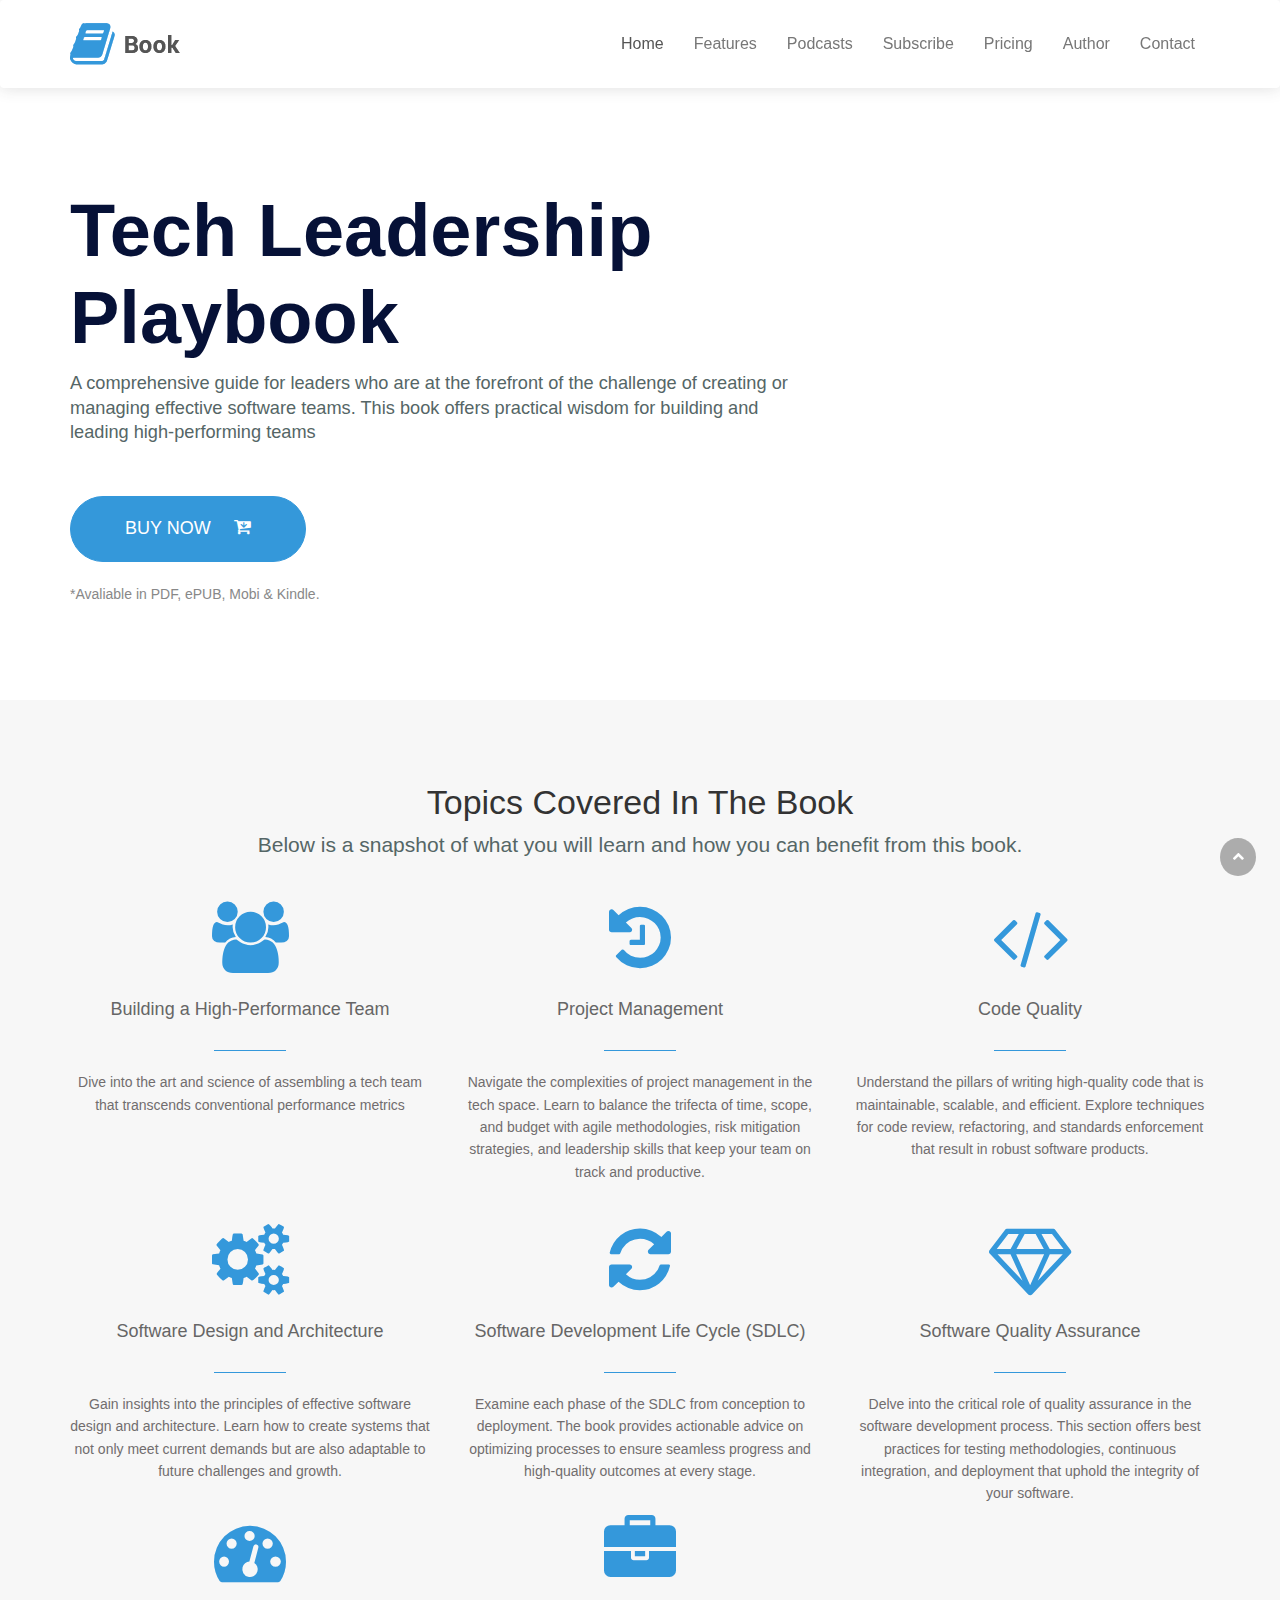
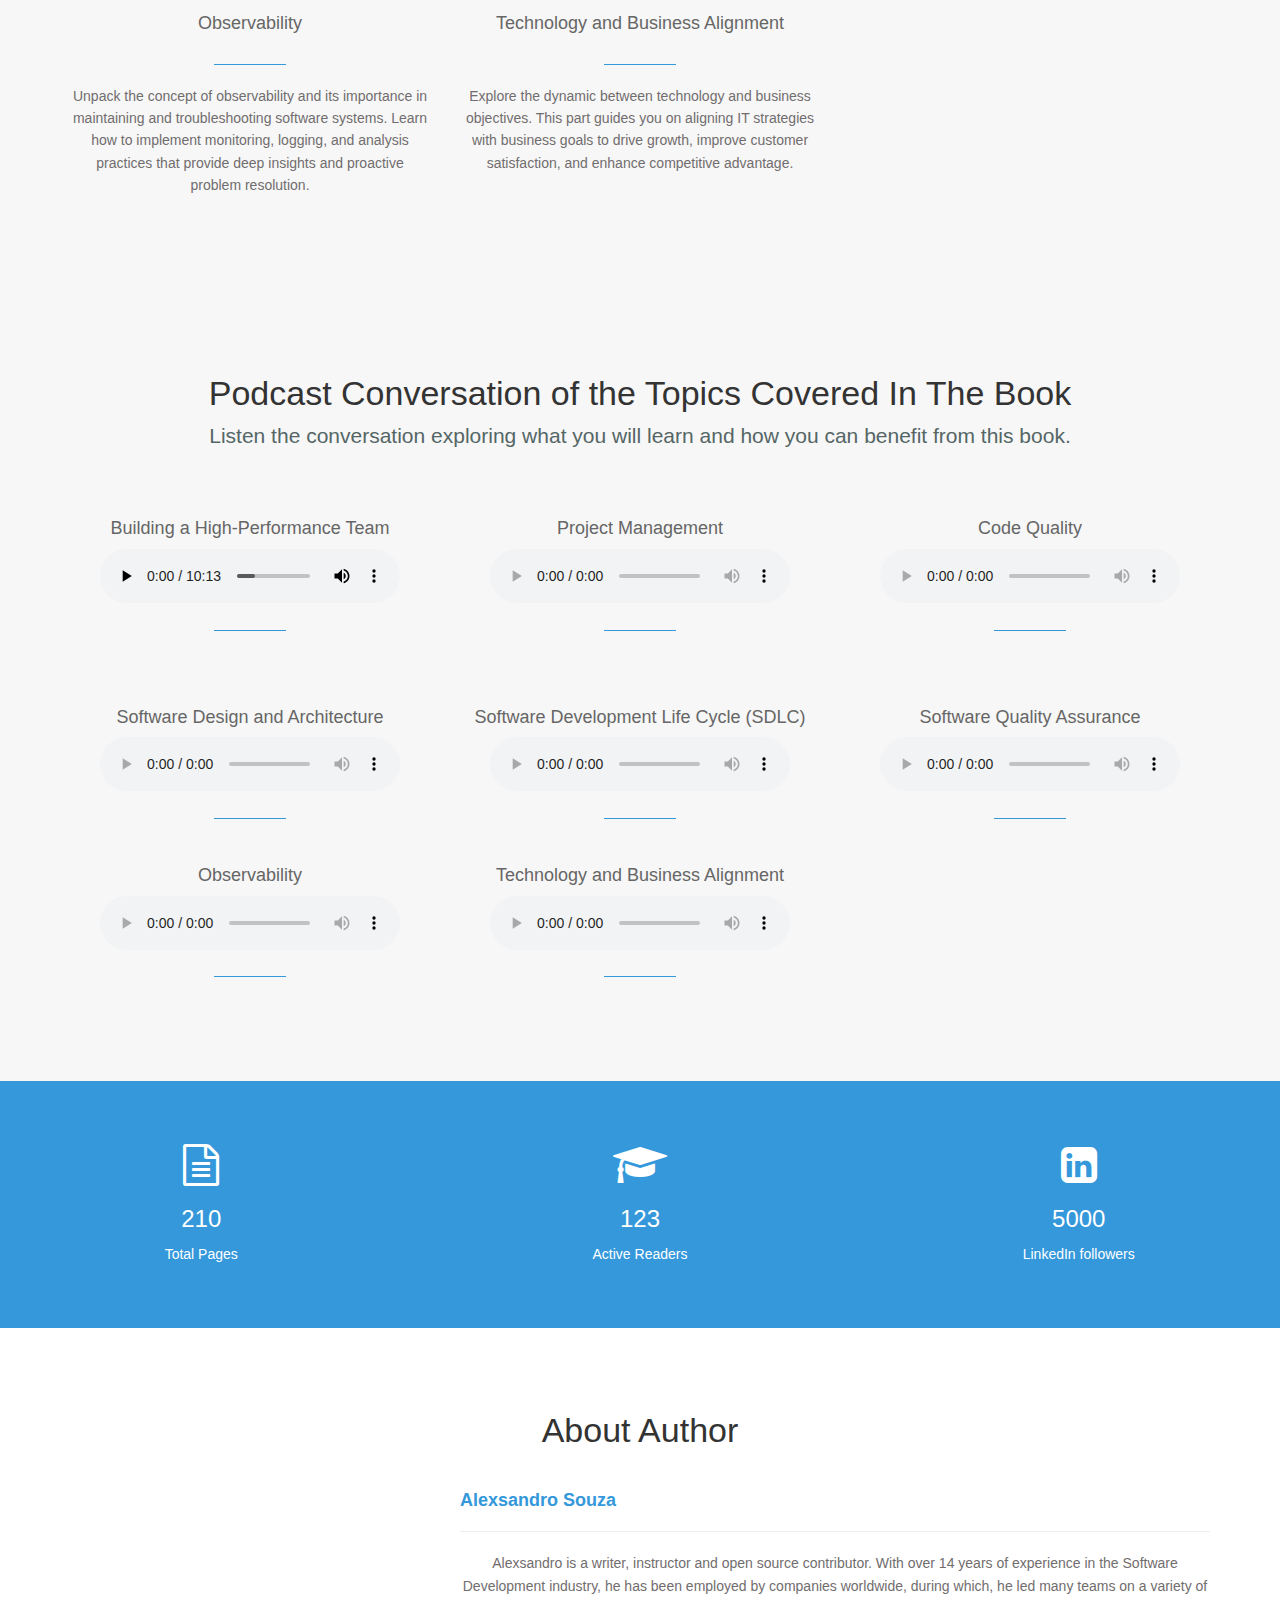
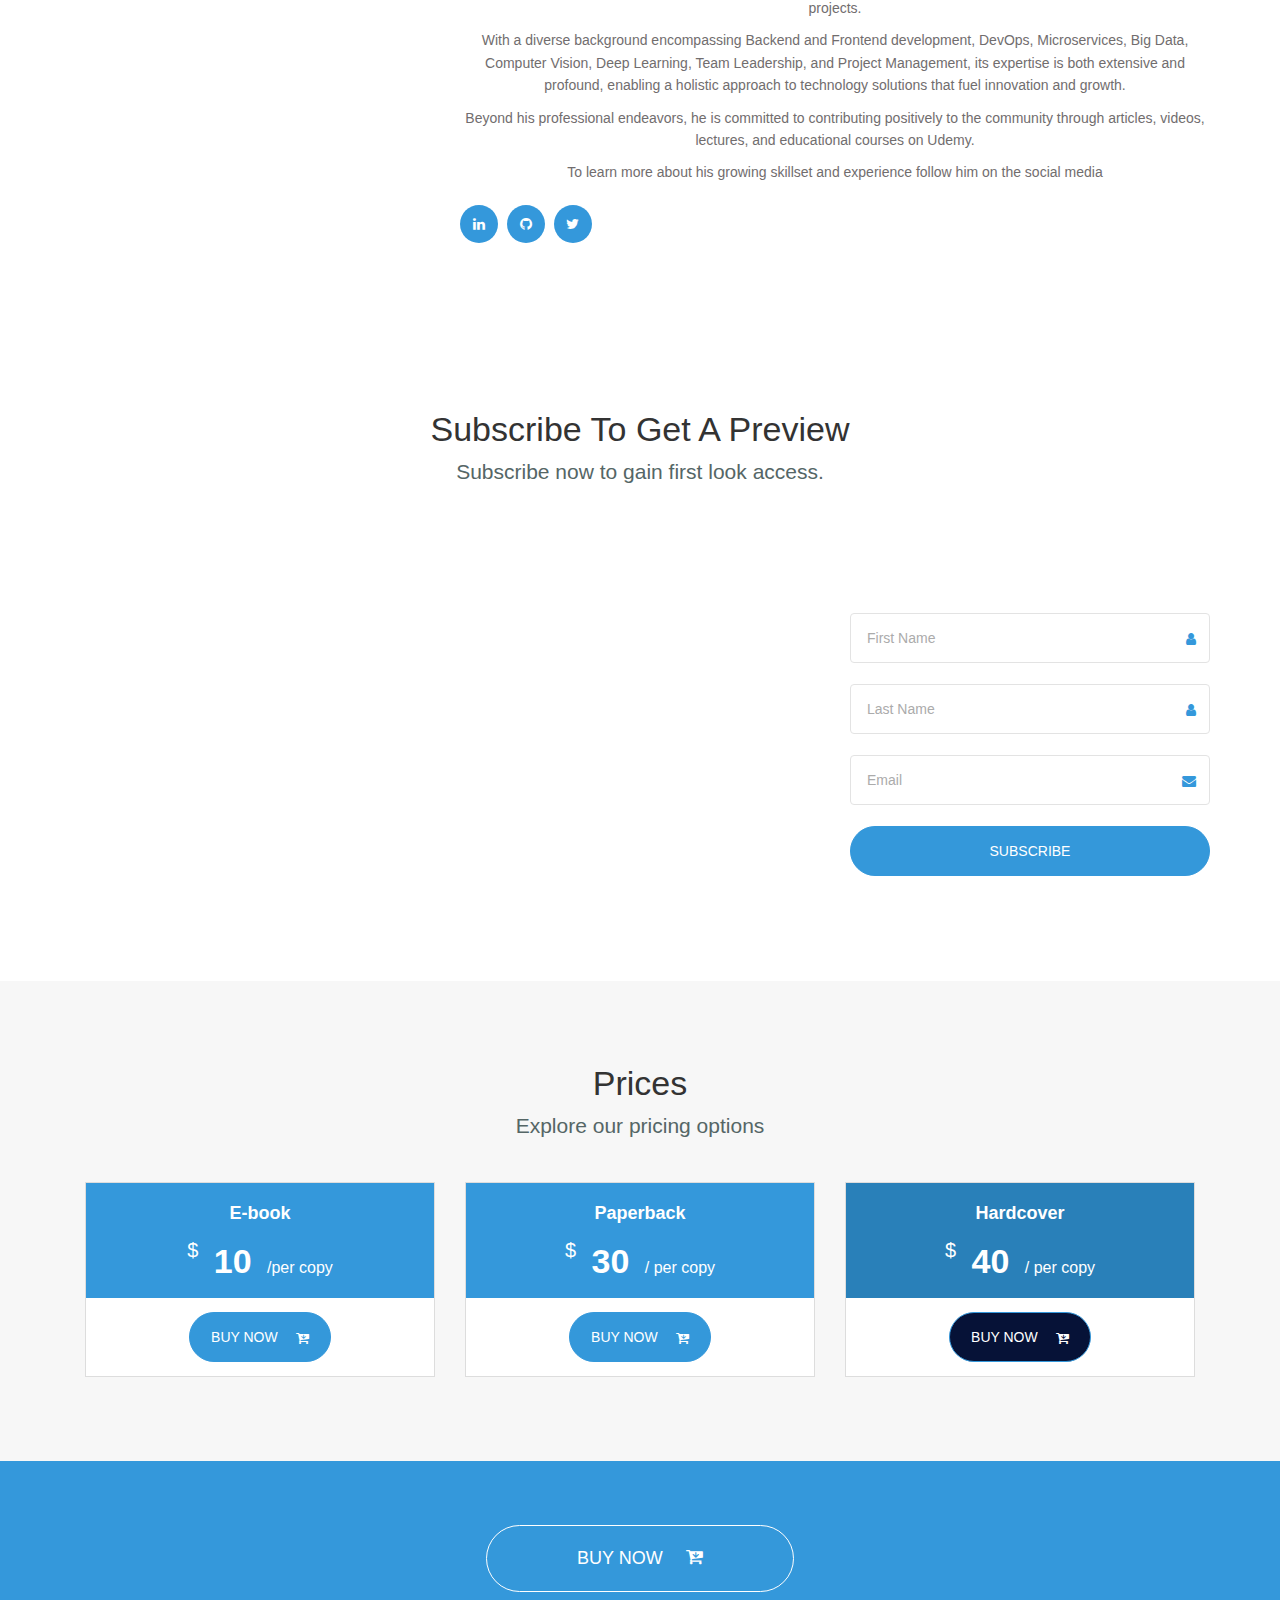
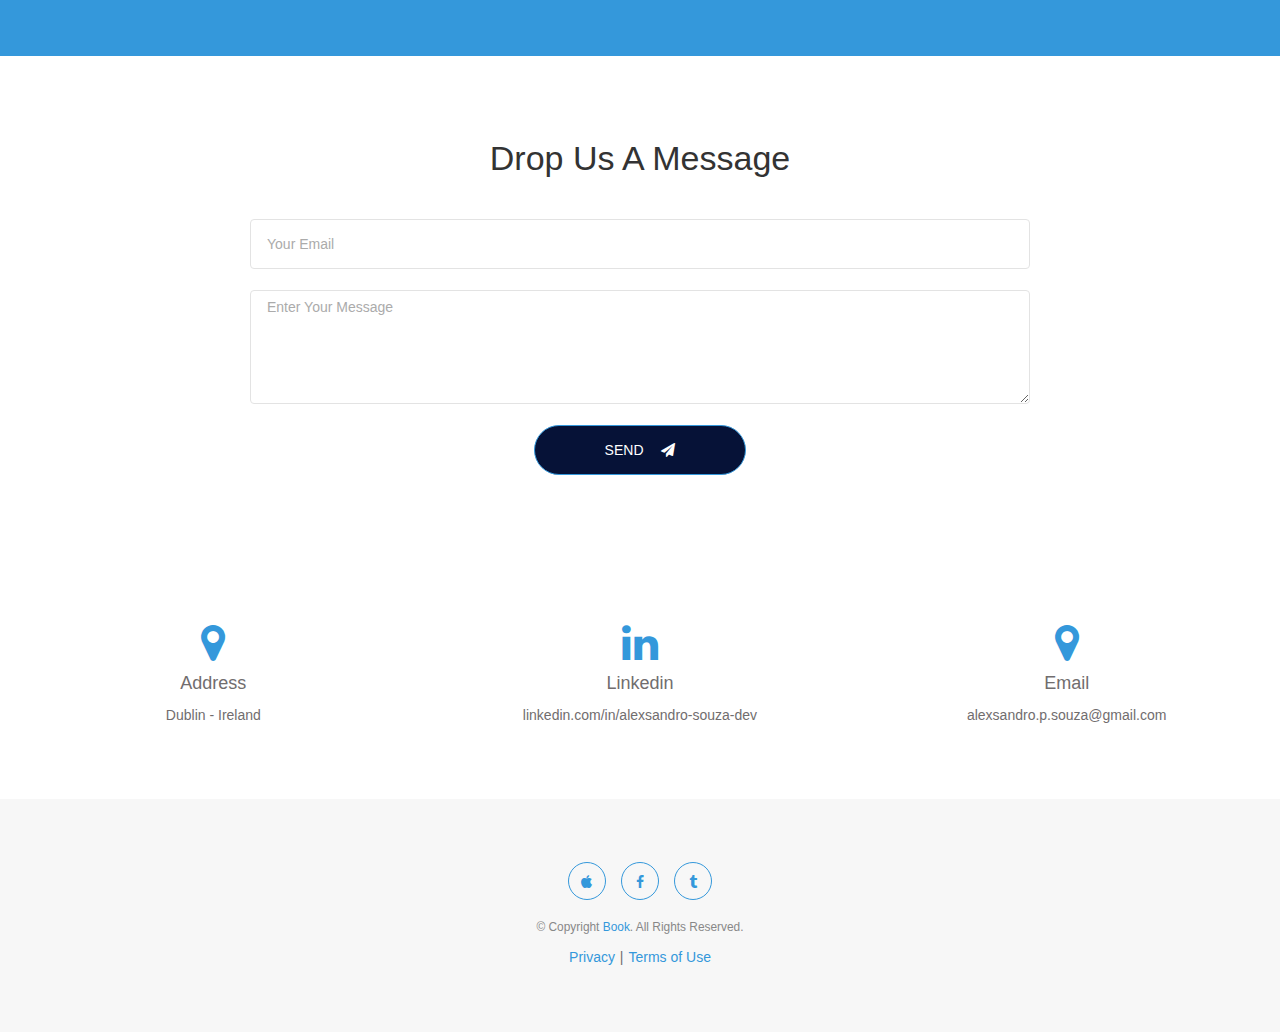
==== docs/index.html @ 1eb94c70 "Add podcasts" ====
<!DOCTYPE html>
<html lang="en-US">
<head>
    <!-- Google Tag Manager -->
    <script>(function (w, d, s, l, i) {
        w[l] = w[l] || [];
        w[l].push({
            'gtm.start':
                new Date().getTime(), event: 'gtm.js'
        });
        var f = d.getElementsByTagName(s)[0],
            j = d.createElement(s), dl = l != 'dataLayer' ? '&l=' + l : '';
        j.async = true;
        j.src =
            'https://www.googletagmanager.com/gtm.js?id=' + i + dl;
        f.parentNode.insertBefore(j, f);
    })(window, document, 'script', 'dataLayer', 'GTM-PNKPTWMM');</script>

    <!-- End Google Tag Manager -->
    <meta http-equiv="Content-Type" content="text/html; charset=UTF-8">
    <meta name="viewport" content="width=device-width, initial-scale=1, maximum-scale=1">

    <meta property="og:image" content="./assets/favicon.png">
    <link rel="icon" type="image/png" href="https://techleadershipbook.com/assets/favicon.png">

    <title>Book – Tech Leadership Playbook</title>
    <meta name="robots" content="max-image-preview:large">
    <link rel="stylesheet" id="wp-block-library-css" href="./assets/style.min.css" type="text/css" media="all">
    <link rel="stylesheet" id="xs-utility.css-css" href="./assets/utility.css" type="text/css" media="all">
    <link rel="stylesheet" id="xs-animate.css-css" href="./assets/animate.css" type="text/css" media="all">
    <link rel="stylesheet" id="xs-bootstrap.css-css" href="./assets/bootstrap.min.css" type="text/css" media="all">
    <link rel="stylesheet" id="xs-unyson.css-css" href="./assets/unyson-framework.css" type="text/css" media="all">
    <link rel="stylesheet" id="xs-style.css-css" href="./assets/style.css" type="text/css" media="all">
    <link rel="stylesheet" id="fw-font-awesome-css" href="./assets/font-awesome-4.7.0/css/font-awesome.min.css" type="text/css" media="all">
    <link rel="stylesheet" id="fw-shortcode-testimonials-css" href="./assets/styles.css" type="text/css" media="all">

    <link rel="stylesheet" id="fw-ext-builder-frontend-grid-css" href="./assets/frontend-grid.css" type="text/css" media="all">
    <!-- Meta Pixel Code -->
    <script>
        !function (f, b, e, v, n, t, s) {
            if (f.fbq) return;
            n = f.fbq = function () {
                n.callMethod ?
                    n.callMethod.apply(n, arguments) : n.queue.push(arguments)
            };
            if (!f._fbq) f._fbq = n;
            n.push = n;
            n.loaded = !0;
            n.version = '2.0';
            n.queue = [];
            t = b.createElement(e);
            t.async = !0;
            t.src = v;
            s = b.getElementsByTagName(e)[0];
            s.parentNode.insertBefore(t, s)
        }(window, document, 'script',
            'https://connect.facebook.net/en_US/fbevents.js');
        fbq('init', '849546347063583');
        fbq('track', 'PageView');
    </script>
    <noscript><img height="1" width="1" style="display:none"
                   src="https://www.facebook.com/tr?id=849546347063583&ev=PageView&noscript=1"
    /></noscript>
    <!-- End Meta Pixel Code -->
</head>
<body class="home page-template page-template-one-page page-template-one-page-php page page-id-7 wallpaper-inititalized" data-new-gr-c-s-check-loaded="14.1165.0" data-gr-ext-installed="">

<!-- Google Tag Manager (noscript) -->
<noscript>
    <iframe src="https://www.googletagmanager.com/ns.html?id=GTM-PNKPTWMM" height="0" width="0" style="display:none;visibility:hidden"></iframe>
</noscript>
<!-- End Google Tag Manager (noscript) -->

<nav id="topNav" class="navbar navbar-default none stick">
    <div class="container">
        <div class="navbar-header">
            <button type="button" class="navbar-toggle collapsed" data-toggle="collapse" data-target="#bs-navbar-collapse-1"
            ><span class="sr-only">Toggle navigation</span> <span class="icon-bar"></span> <span class="icon-bar"></span> <span class="icon-bar"></span></button>
            <a class="navbar-brand nav-logo" href="#" style="padding-top: 4px;">
                <img class="nav-logo-img" src="./assets/logo.png" alt="Book">
            </a>
        </div>
        <div id="bs-navbar-collapse-1" class="collapse navbar-collapse">
            <ul id="menu-header" class="nav navbar-nav navbar-right">
                <li id="menu-item-9" class="menu-item menu-item-type-post_type menu-item-object-page menu-item-home current-menu-item page_item page-item-7 current_page_item menu-item-on active"><a title="Home" href="#home">Home</a></li>
                <li id="menu-item-57" class="menu-item menu-item-type-post_type menu-item-object-page menu-item-on"><a title="Features" href="#features">Features</a></li>
                <li id="menu-item-58" class="menu-item menu-item-type-post_type menu-item-object-page menu-item-on"><a title="Podcasts" href="#podcasts">Podcasts</a></li>
                <!--                <li id="menu-item-91" class="menu-item menu-item-type-post_type menu-item-object-page menu-item-on"><a title="Reviews" href="#reviews">Reviews</a></li>-->
                <li id="menu-item-102" class="menu-item menu-item-type-post_type menu-item-object-page menu-item-on"><a title="Subscribe" href="#subscribe">Subscribe</a></li>
                <li id="menu-item-112" class="menu-item menu-item-type-post_type menu-item-object-page menu-item-on"><a title="Pricing" href="#pricing">Pricing</a></li>
                <li id="menu-item-138" class="menu-item menu-item-type-post_type menu-item-object-page menu-item-on"><a title="Author" href="#author">Author</a></li>
                <li id="menu-item-233" class="menu-item menu-item-type-post_type menu-item-object-page menu-item-on"><a title="Contact" href="#contact">Contact</a></li>
                <!--                <li id="menu-item-505" class="menu-item menu-item-type-custom menu-item-object-custom menu-item-has-children menu-item- dropdown"><a title="text" href="#" data-toggle="dropdown" class="dropdown-toggle" aria-haspopup="true">text <span class="caret"></span></a>-->
                <ul role="menu" class="dropdown-menu">
                    <li id="menu-item-460" class="menu-item menu-item-type-post_type menu-item-object-page menu-item-no"><a title="Elements" href="elements/">Elements</a></li>
                </ul>
                </li>
                <!--                <li><a href="#" class="btn btn-primary hollow">Buy Now</a></li>-->
            </ul>
        </div>
    </div>
</nav>


<div id="home" class="hero">
    <div class="fw-page-builder-content">
        <section id="section-66073d961c928" class="fw-main-row text-center section-spacing parallax-section  auto ">
            <div>
                <div class="fw-container">

                    <div class="fw-row">
                        <div id="column-66073d961c9f0" class=" fw-col-md-8       wow fadeInUp animated" data-wow-offset="120" data-wow-duration="1.5s" style="visibility: visible; animation-duration: 1.5s; animation-name: fadeInUp;">
                            <div class="fw-main-row">
                                <div class="fw-col-inner">
                                    <header class="fw-heading section-header heading-min-spacing fw-heading-h1 text-center wow fadeIn animated animated" data-wow-offset="120" data-wow-duration="1.5s" style="visibility: visible; animation-duration: 1.5s; animation-name: fadeIn;">
                                        <h1 class="fw-special-title">Tech Leadership Playbook</h1>
                                        <div class="fw-special-subtitle">
                                            A comprehensive guide for leaders who are at the forefront of the challenge of creating or managing effective software teams. This book offers practical wisdom for building and leading high-performing teams
                                        </div>
                                    </header>
                                    <div class="fw-divider-space space-sm"></div>

                                    <!--                                    <div class="text-left btn-inline"><a href="#" target="_self" class="btn btn-primary btn-lg" title="Read More">-->
                                    <!--                                        <i class="pull-right fa fa-arrow-right"></i> Read More </a>-->
                                    <!--                                    </div>-->

                                    <div class="text-left btn-inline"><a href="#" target="_self" class="btn btn-default btn-lg buy-temp" title="Buy Now">
                                        <i class="pull-right fa fa-cart-arrow-down"></i> Buy Now </a>
                                    </div>
                                    <p>
                                        <span style="color: #888888;">*Avaliable in PDF, ePUB, Mobi &amp; Kindle.</span>
                                    </p>
                                </div>
                            </div>
                        </div>
                        <div id="column-66073d961cab9" class=" fw-col-md-4       wow fadeInUp animated" data-wow-offset="120" data-wow-duration="1.5s" style="visibility: visible; animation-duration: 1.5s; animation-name: fadeInUp;">
                            <div class="fw-main-row">
                                <div class="fw-col-inner">
                                    <div class="fw-single-image ">
                                        <img src="./assets/book-3d.png" class="img-responsive" alt="">
                                    </div>
                                </div>
                            </div>
                        </div>
                    </div>
                </div>
            </div>
        </section>
    </div>
</div>

<div id="features" class="section-warper">
    <div class="fw-page-builder-content">
        <section class="fw-main-row text-center section-spacing   auto " style="background: #F7F7F7">
            <div>
                <div class="fw-container">
                    <div class="fw-row">
                        <div id="column-66073d961dcb0" class=" fw-col-md-12       wow fadeInUp animated" data-wow-offset="120" data-wow-duration="1.5s" style="visibility: visible; animation-duration: 1.5s; animation-name: fadeInUp;">
                            <div class="fw-main-row">
                                <div class="fw-col-inner">
                                    <header class="fw-heading section-header heading-spacing fw-heading-h2 text-center wow fadeIn animated animated" data-wow-offset="120" data-wow-duration="1.5s" style="visibility: visible; animation-duration: 1.5s; animation-name: fadeIn;">
                                        <h2 class="fw-special-title">Topics Covered In The Book</h2>
                                        <div class="fw-special-subtitle">Below is a snapshot of what you will learn and how you can benefit from this book.</div>
                                    </header>
                                </div>
                            </div>
                        </div>
                    </div>
                    <div class="fw-row">
                        <div id="column-66073d961dd54" class=" fw-col-md-4       wow fadeInUp animated" data-wow-offset="120" data-wow-duration="1.5s" style="visibility: visible; animation-duration: 1.5s; animation-name: fadeInUp;">
                            <div class="fw-main-row">
                                <div class="fw-col-inner">
                                    <div class="features features-icon wow fadeInUp animated" data-wow-offset="100" style="visibility: visible; animation-name: fadeInUp;">
                                        <i class="fa fa-group"></i>
                                        <h4 class="service-title">Building a High-Performance Team</h4>
                                        <div class="clearfix"></div>
                                        <hr>
                                        <p class="feature-content">Dive into the art and science of assembling a tech team that transcends conventional performance metrics</p>
                                    </div>
                                </div>
                            </div>
                        </div>
                        <div id="column-66073d961ddbb" class=" fw-col-md-4       wow fadeInUp animated" data-wow-offset="120" data-wow-duration="1.5s" style="visibility: visible; animation-duration: 1.5s; animation-name: fadeInUp;">
                            <div class="fw-main-row">
                                <div class="fw-col-inner">
                                    <div class="features features-icon wow fadeInUp animated" data-wow-offset="100" style="visibility: visible; animation-name: fadeInUp;">
                                        <i class="fa fa-history"></i>
                                        <h4 class="service-title">Project Management</h4>
                                        <div class="clearfix"></div>
                                        <hr>
                                        <p class="feature-content">Navigate the complexities of project management in the tech space. Learn to balance the trifecta of time, scope, and budget with agile methodologies, risk mitigation strategies, and leadership skills that keep your team on track and productive.</p>
                                    </div>
                                </div>
                            </div>
                        </div>
                        <div id="column-66073d961ddf9" class=" fw-col-md-4       wow fadeInUp animated" data-wow-offset="120" data-wow-duration="1.5s" style="visibility: visible; animation-duration: 1.5s; animation-name: fadeInUp;">
                            <div class="fw-main-row">
                                <div class="fw-col-inner">
                                    <div class="features features-icon wow fadeInUp animated" data-wow-offset="100" style="visibility: visible; animation-name: fadeInUp;">
                                        <i class="fa fa-code"></i>
                                        <h4 class="service-title">Code Quality</h4>
                                        <div class="clearfix"></div>
                                        <hr>
                                        <p class="feature-content">Understand the pillars of writing high-quality code that is maintainable, scalable, and efficient. Explore techniques for code review, refactoring, and standards enforcement that result in robust software products.</p>
                                    </div>
                                </div>
                            </div>
                        </div>
                    </div>
                    <div class="fw-row">
                        <div id="column-66073d961de71" class=" fw-col-md-12       wow fadeInUp animated" data-wow-offset="120" data-wow-duration="1.5s" style="visibility: visible; animation-duration: 1.5s; animation-name: fadeInUp;">
                            <div class="fw-main-row">
                                <div class="fw-col-inner">
                                    <div class="fw-divider-space space-sm"></div>
                                </div>
                            </div>
                        </div>
                    </div>
                    <div class="fw-row">
                        <div id="column-66073d961dedf" class=" fw-col-md-4       wow fadeInUp animated" data-wow-offset="120" data-wow-duration="1.5s" style="visibility: visible; animation-duration: 1.5s; animation-name: fadeInUp;">
                            <div class="fw-main-row">
                                <div class="fw-col-inner">
                                    <div class="features features-icon wow fadeInUp animated" data-wow-offset="100" style="visibility: visible; animation-name: fadeInUp;">
                                        <i class="fa  fa-cogs"></i>
                                        <h4 class="service-title">Software Design and Architecture</h4>
                                        <div class="clearfix"></div>
                                        <hr>
                                        <p class="feature-content">Gain insights into the principles of effective software design and architecture. Learn how to create systems that not only meet current demands but are also adaptable to future challenges and growth.</p>
                                    </div>
                                </div>
                            </div>
                        </div>
                        <div id="column-66073d961df18" class=" fw-col-md-4       wow fadeInUp animated" data-wow-offset="120" data-wow-duration="1.5s" style="visibility: visible; animation-duration: 1.5s; animation-name: fadeInUp;">
                            <div class="fw-main-row">
                                <div class="fw-col-inner">
                                    <div class="features features-icon wow fadeInUp animated" data-wow-offset="100" style="visibility: visible; animation-name: fadeInUp;">
                                        <i class="fa fa-refresh"></i>
                                        <h4 class="service-title">Software Development Life Cycle (SDLC)</h4>
                                        <div class="clearfix"></div>
                                        <hr>
                                        <p class="feature-content">Examine each phase of the SDLC from conception to deployment. The book provides actionable advice on optimizing processes to ensure seamless progress and high-quality outcomes at every stage.</p>
                                    </div>
                                </div>
                            </div>
                        </div>
                        <div id="column-66073d961df4d" class=" fw-col-md-4       wow fadeInUp animated" data-wow-offset="120" data-wow-duration="1.5s" style="visibility: visible; animation-duration: 1.5s; animation-name: fadeInUp;">
                            <div class="fw-main-row">
                                <div class="fw-col-inner">
                                    <div class="features features-icon wow fadeInUp animated" data-wow-offset="100" style="visibility: visible; animation-name: fadeInUp;">
                                        <i class="fa fa-diamond"></i>
                                        <h4 class="service-title">Software Quality Assurance</h4>
                                        <div class="clearfix"></div>
                                        <hr>
                                        <p class="feature-content">Delve into the critical role of quality assurance in the software development process. This section offers best practices for testing methodologies, continuous integration, and deployment that uphold the integrity of your software.</p>
                                    </div>
                                </div>
                            </div>
                        </div>
                    </div>
                    <div class="fw-row">
                        <div class=" fw-col-md-4       wow fadeInUp animated animated" data-wow-offset="120" data-wow-duration="1.5s" style="visibility: visible; animation-duration: 1.5s; animation-name: fadeInUp;">
                            <div class="fw-main-row">
                                <div class="fw-col-inner">
                                    <div class="features features-icon wow fadeInUp animated animated" data-wow-offset="100" style="visibility: visible; animation-name: fadeInUp;">
                                        <i class="fa fa-tachometer"></i>
                                        <h4 class="service-title">Observability</h4>
                                        <div class="clearfix"></div>
                                        <hr>
                                        <p class="feature-content">Unpack the concept of observability and its importance in maintaining and troubleshooting software systems. Learn how to implement monitoring, logging, and analysis practices that provide deep insights and proactive problem resolution.</p>
                                    </div>
                                </div>
                            </div>
                        </div>
                        <div class=" fw-col-md-4       wow fadeInUp animated animated" data-wow-offset="120" data-wow-duration="1.5s" style="visibility: visible; animation-duration: 1.5s; animation-name: fadeInUp;">
                            <div class="fw-main-row">
                                <div class="fw-col-inner">
                                    <div class="features features-icon wow fadeInUp animated animated" data-wow-offset="100" style="visibility: visible; animation-name: fadeInUp;">
                                        <i class="fa fa-briefcase"></i>
                                        <h4 class="service-title">Technology and Business Alignment</h4>
                                        <div class="clearfix"></div>
                                        <hr>
                                        <p class="feature-content">Explore the dynamic between technology and business objectives. This part guides you on aligning IT strategies with business goals to drive growth, improve customer satisfaction, and enhance competitive advantage.</p>
                                    </div>
                                </div>
                            </div>
                        </div>
                    </div>
                </div>
            </div>
        </section>
    </div>
</div>

<div id="podcasts" class="section-warper">
    <div class="fw-page-builder-content">
        <section class="fw-main-row text-center section-spacing   auto " style="background: #F7F7F7">
            <div>
                <div class="fw-container">
                    <div class="fw-row">
                        <div class=" fw-col-md-12       wow fadeInUp animated" data-wow-offset="120" data-wow-duration="1.5s" style="visibility: visible; animation-duration: 1.5s; animation-name: fadeInUp;">
                            <div class="fw-main-row">
                                <div class="fw-col-inner">
                                    <header class="fw-heading section-header heading-spacing fw-heading-h2 text-center wow fadeIn animated animated" data-wow-offset="120" data-wow-duration="1.5s" style="visibility: visible; animation-duration: 1.5s; animation-name: fadeIn;">
                                        <h2 class="fw-special-title">Podcast Conversation of the Topics Covered In The Book</h2>
                                        <div class="fw-special-subtitle">Listen the conversation exploring what you will learn and how you can benefit from this book.</div>
                                    </header>
                                </div>
                            </div>
                        </div>
                    </div>
                    <div class="fw-row">
                        <div class=" fw-col-md-4       wow fadeInUp animated" data-wow-offset="120" data-wow-duration="1.5s" style="visibility: visible; animation-duration: 1.5s; animation-name: fadeInUp;">
                            <div class="fw-main-row">
                                <div class="fw-col-inner">
                                    <div class="features features-icon wow fadeInUp animated" data-wow-offset="100" style="visibility: visible; animation-name: fadeInUp;">
                                        <h4 class="service-title">Building a High-Performance Team</h4>
                                        <p class="feature-content">
                                            <audio controls>
                                                <source src="./assets/podcasts/chapter-1.mp3" type="audio/mpeg">
                                                Your browser does not support the audio element.</source>
                                            </audio>
                                        </p>
                                        <hr>
                                    </div>
                                </div>
                            </div>
                        </div>
                        <div class=" fw-col-md-4       wow fadeInUp animated" data-wow-offset="120" data-wow-duration="1.5s" style="visibility: visible; animation-duration: 1.5s; animation-name: fadeInUp;">
                            <div class="fw-main-row">
                                <div class="fw-col-inner">
                                    <div class="features features-icon wow fadeInUp animated" data-wow-offset="100" style="visibility: visible; animation-name: fadeInUp;">
                                        <h4 class="service-title">Project Management</h4>
                                        <p class="feature-content">
                                            <audio controls>
                                                <source src="./assets/podcasts/chapter-2.mp3" type="audio/mpeg">
                                                Your browser does not support the audio element.</source>
                                            </audio>
                                        </p>
                                        <hr>

                                    </div>
                                </div>
                            </div>
                        </div>
                        <div class=" fw-col-md-4       wow fadeInUp animated" data-wow-offset="120" data-wow-duration="1.5s" style="visibility: visible; animation-duration: 1.5s; animation-name: fadeInUp;">
                            <div class="fw-main-row">
                                <div class="fw-col-inner">
                                    <div class="features features-icon wow fadeInUp animated" data-wow-offset="100" style="visibility: visible; animation-name: fadeInUp;">
                                        <h4 class="service-title">Code Quality</h4>
                                        <p class="feature-content">
                                            <audio controls>
                                                <source src="./assets/podcasts/chapter-3.mp3" type="audio/mpeg">
                                                Your browser does not support the audio element.</source>
                                            </audio>
                                        </p>
                                        <hr>
                                    </div>
                                </div>
                            </div>
                        </div>
                    </div>
                    <div class="fw-row">
                        <div class=" fw-col-md-12       wow fadeInUp animated" data-wow-offset="120" data-wow-duration="1.5s" style="visibility: visible; animation-duration: 1.5s; animation-name: fadeInUp;">
                            <div class="fw-main-row">
                                <div class="fw-col-inner">
                                    <div class="fw-divider-space space-sm"></div>
                                </div>
                            </div>
                        </div>
                    </div>
                    <div class="fw-row">
                        <div class=" fw-col-md-4       wow fadeInUp animated" data-wow-offset="120" data-wow-duration="1.5s" style="visibility: visible; animation-duration: 1.5s; animation-name: fadeInUp;">
                            <div class="fw-main-row">
                                <div class="fw-col-inner">
                                    <div class="features features-icon wow fadeInUp animated" data-wow-offset="100" style="visibility: visible; animation-name: fadeInUp;">
                                        <h4 class="service-title">Software Design and Architecture</h4>
                                        <p class="feature-content">
                                            <audio controls>
                                                <source src="./assets/podcasts/chapter-4.mp3" type="audio/mpeg">
                                                Your browser does not support the audio element.</source>
                                            </audio>
                                        </p>
                                        <hr>
                                    </div>
                                </div>
                            </div>
                        </div>
                        <div class=" fw-col-md-4       wow fadeInUp animated" data-wow-offset="120" data-wow-duration="1.5s" style="visibility: visible; animation-duration: 1.5s; animation-name: fadeInUp;">
                            <div class="fw-main-row">
                                <div class="fw-col-inner">
                                    <div class="features features-icon wow fadeInUp animated" data-wow-offset="100" style="visibility: visible; animation-name: fadeInUp;">
                                        <h4 class="service-title">Software Development Life Cycle (SDLC)</h4>
                                        <p class="feature-content">
                                            <audio controls>
                                                <source src="./assets/podcasts/chapter-6.mp3" type="audio/mpeg">
                                                Your browser does not support the audio element.</source>
                                            </audio>
                                        </p>
                                        <hr>
                                    </div>
                                </div>
                            </div>
                        </div>
                        <div class=" fw-col-md-4       wow fadeInUp animated" data-wow-offset="120" data-wow-duration="1.5s" style="visibility: visible; animation-duration: 1.5s; animation-name: fadeInUp;">
                            <div class="fw-main-row">
                                <div class="fw-col-inner">
                                    <div class="features features-icon wow fadeInUp animated" data-wow-offset="100" style="visibility: visible; animation-name: fadeInUp;">
                                        <h4 class="service-title">Software Quality Assurance</h4>
                                        <p class="feature-content">
                                            <audio controls>
                                                <source src="./assets/podcasts/chapter-5.mp3" type="audio/mpeg">
                                                Your browser does not support the audio element.</source>
                                            </audio>
                                        </p>
                                        <hr>
                                    </div>
                                </div>
                            </div>
                        </div>
                    </div>
                    <div class="fw-row">
                        <div class=" fw-col-md-4       wow fadeInUp animated animated" data-wow-offset="120" data-wow-duration="1.5s" style="visibility: visible; animation-duration: 1.5s; animation-name: fadeInUp;">
                            <div class="fw-main-row">
                                <div class="fw-col-inner">
                                    <div class="features features-icon wow fadeInUp animated animated" data-wow-offset="100" style="visibility: visible; animation-name: fadeInUp;">
                                        <h4 class="service-title">Observability</h4>
                                        <p class="feature-content">
                                            <audio controls>
                                                <source src="./assets/podcasts/chapter-7.mp3" type="audio/mpeg">
                                                Your browser does not support the audio element.</source>
                                            </audio>
                                        </p>
                                        <hr>
                                    </div>
                                </div>
                            </div>
                        </div>
                        <div class=" fw-col-md-4       wow fadeInUp animated animated" data-wow-offset="120" data-wow-duration="1.5s" style="visibility: visible; animation-duration: 1.5s; animation-name: fadeInUp;">
                            <div class="fw-main-row">
                                <div class="fw-col-inner">
                                    <div class="features features-icon wow fadeInUp animated animated" data-wow-offset="100" style="visibility: visible; animation-name: fadeInUp;">
                                        <h4 class="service-title">Technology and Business Alignment</h4>
                                        <p class="feature-content">
                                            <audio controls>
                                                <source src="./assets/podcasts/chapter-8.mp3" type="audio/mpeg">
                                                Your browser does not support the audio element.</source>
                                            </audio>
                                        </p>
                                        <hr>
                                    </div>
                                </div>
                            </div>
                        </div>
                    </div>
                </div>
            </div>
        </section>
    </div>
</div>

<div id="funfact" class="section-warper default-bg counter">
    <div class="fw-page-builder-content">
        <section id="section-66073d961e0ba" class="fw-main-row text-center min-spacing   auto " style="  ">
            <div>
                <div class="fw-container">
                    <div class="fw-row">
                        <div id="column-66073d961e133" class="fw-col-sm-6 fw-col-md-3       wow fadeInUp animated" data-wow-offset="120" data-wow-duration="1.5s" style="visibility: visible; animation-duration: 1.5s; animation-name: fadeInUp;">
                            <div class="fw-main-row">
                                <div class="fw-col-inner">
                                    <div class="funfacts-counter">
                                        <i class="fa-3x fa fa-file-text-o"></i>
                                        <h3 class="total-number" data-total-count="210">210</h3>
                                        <p class="statistic-text">Total Pages</p>
                                    </div>
                                </div>
                            </div>
                        </div>
                        <div id="column-66073d961e195" class="fw-col-sm-6 fw-col    -md-3       wow fadeInUp animated" data-wow-offset="120" data-wow-duration="1.5s" style="visibility: visible; animation-duration: 1.5s; animation-name: fadeInUp;">
                            <div class="fw-main-row">
                                <div class="fw-col-inner">
                                    <div class="funfacts-counter">
                                        <i class="fa-3x fa fa-graduation-cap"></i>
                                        <h3 class="total-number" data-total-count="123">123</h3>
                                        <p class="statistic-text">Active Readers</p>
                                    </div>
                                </div>
                            </div>
                        </div>
                        <div id="column-66073d961e1cb" class="fw-col-sm-6 fw-col-md-3       wow fadeInUp animated" data-wow-offset="120" data-wow-duration="1.5s" style="visibility: visible; animation-duration: 1.5s; animation-name: fadeInUp;">
                            <div class="fw-main-row">
                                <div class="fw-col-inner">
                                    <div class="funfacts-counter">
                                        <i class="fa-3x fa fa-linkedin-square"></i>
                                        <h3 class="total-number" data-total-count="5000">5000</h3>
                                        <p class="statistic-text">LinkedIn followers</p>
                                    </div>
                                </div>
                            </div>
                        </div>
                    </div>
                </div>
            </div>
        </section>
    </div>
</div>
<div id="author" class="section-warper">
    <div class="fw-page-builder-content">
        <section id="section-66073d961ee3b" class="fw-main-row text-center section-spacing   auto " style="  ">
            <div>
                <div class="fw-container">
                    <div class="fw-row">
                        <div id="column-66073d961ee9c" class=" fw-col-md-12       wow fadeInUp animated" data-wow-offset="120" data-wow-duration="1.5s" style="visibility: visible; animation-duration: 1.5s; animation-name: fadeInUp;">
                            <div class="fw-main-row">
                                <div class="fw-col-inner">
                                    <header class="fw-heading section-header heading-spacing fw-heading-h2 text-center wow fadeIn animated animated" data-wow-offset="120" data-wow-duration="1.5s" style="visibility: visible; animation-duration: 1.5s; animation-name: fadeIn;">
                                        <h2 class="fw-special-title">About Author</h2>
                                    </header>
                                </div>
                            </div>
                        </div>
                    </div>
                    <div class="fw-row">
                        <div id="column-66073d961ef13" class=" fw-col-md-4       wow fadeInUp animated" data-wow-offset="120" data-wow-duration="1.5s" style="visibility: visible; animation-duration: 1.5s; animation-name: fadeInUp;">
                            <div class="fw-main-row">
                                <div class="fw-col-inner">
                                    <div class="fw-single-image ">
                                        <img src="./assets/alex-author.png" class="img-responsive" alt="">
                                    </div>
                                </div>
                            </div>
                        </div>
                        <div id="column-66073d961ef51" class=" fw-col-md-8       wow fadeInUp animated" data-wow-offset="120" data-wow-duration="1.5s" style="visibility: visible; animation-duration: 1.5s; animation-name: fadeInUp;">
                            <div class="fw-main-row">
                                <div class="fw-col-inner">
                                    <h4 class="fw-title wow fadeInTop animated animated" data-wow-duration="1.5s" style="visibility: visible; animation-duration: 1.5s;">Alexsandro Souza</h4>
                                    <hr class="slide-right">
                                    <p class="slide-right">Alexsandro is a writer, instructor and open source contributor. With over 14 years of experience in the Software Development industry, he has been employed by companies worldwide, during which, he led many teams on a variety of projects.</p>
                                    <p class="slide-right">With a diverse background encompassing Backend and Frontend development, DevOps, Microservices, Big Data, Computer Vision, Deep Learning, Team Leadership, and Project Management, its expertise is both extensive and profound, enabling a holistic approach to
                                        technology solutions that fuel innovation and growth.</p>
                                    <p class="slide-right">Beyond his professional endeavors, he is committed to contributing positively to the community through articles, videos, lectures, and educational courses on Udemy.</p>
                                    <p class="slide-right">To learn more about his growing skillset and experience follow him on the social media</p>
                                    <div class="fw-inline-icon-warper">
                                        <a class="wow fadeInLeft animated inline-icon animated" data-wow-offset="10" data-wow-duration="1.5s" title="Linkin" href="https://www.linkedin.com/in/alexsandro-souza-dev/" target="_self" style="visibility: visible; animation-duration: 1.5s; animation-name: fadeInLeft;">
                                            <i class="fa fa-linkedin"></i>
                                        </a>
                                        <a class="wow fadeInLeft animated inline-icon animated" data-wow-offset="10" data-wow-duration="1.5s" title="Github" href="https://github.com/apssouza22" target="_self" style="visibility: visible; animation-duration: 1.5s; animation-name: fadeInLeft;">
                                            <i class="fa fa-github"></i>
                                        </a>
                                        <a class="wow fadeInLeft animated inline-icon animated" data-wow-offset="10" data-wow-duration="1.5s" title="Twitter" href="https://twitter.com/Apssouza22" target="_self" style="visibility: visible; animation-duration: 1.5s; animation-name: fadeInLeft;">
                                            <i class="fa fa-twitter"></i>
                                        </a>
                                    </div>
                                </div>
                            </div>
                        </div>
                    </div>
                </div>
            </div>
        </section>
    </div>
</div>
<!--<div id="reviews" class="section-warper">-->
<!--    <div class="fw-page-builder-content">-->
<!--        <section id="section-66073d961e657" class="fw-main-row text-center section-spacing   auto " style="background-color:#f7f7f7;  ">-->
<!--            <div>-->
<!--                <div class="fw-container">-->
<!--                    <div class="fw-row">-->
<!--                        <div id="column-66073d961e6b3" class=" fw-col-md-12       wow fadeInUp animated" data-wow-offset="120" data-wow-duration="1.5s" style="visibility: visible; animation-duration: 1.5s; animation-name: fadeInUp;">-->
<!--                            <div class="fw-main-row">-->
<!--                                <div class="fw-col-inner">-->
<!--                                    <header class="fw-heading section-header heading-min-spacing fw-heading-h2 text-center wow fadeIn animated animated" data-wow-offset="120" data-wow-duration="1.5s" style="visibility: visible; animation-duration: 1.5s; animation-name: fadeIn;">-->
<!--                                        <h2 class="fw-special-title">What Our Readers Are Saying</h2>-->
<!--                                    </header>-->
<!--                                </div>-->
<!--                            </div>-->
<!--                        </div>-->
<!--                    </div>-->
<!--                    <div class="fw-row">-->
<!--                        <div id="column-66073d961e728" class=" fw-col-md-12       wow fadeInUp animated" data-wow-offset="120" data-wow-duration="1.5s" style="visibility: visible; animation-duration: 1.5s; animation-name: fadeInUp;">-->
<!--                            <div class="fw-main-row">-->
<!--                                <div class="fw-col-inner">-->
<!--                                    <div id="testimonials-66073d961e773" class="container testimonials wow fadeInUp animated" style="visibility: visible; animation-name: fadeInUp;">-->
<!--                                        <div class="review-slider slick-initialized slick-slider" role="toolbar">-->

<!--                                            <div aria-live="polite" class="slick-list draggable">-->
<!--                                                <div class="slick-track" style="opacity: 1; width: 3420px; transform: translate3d(-2280px, 0px, 0px);" role="listbox">-->
<!--                                                    <div class="slick-slide" data-slick-index="0" aria-hidden="true" style="width: 1140px;" tabindex="-1" role="option" aria-describedby="slick-slide00">-->
<!--                                                        <blockquote class="col-md-10 center-block">-->
<!--                                                            <p><i class="fa fa-quote-left"></i> Lorem ipsum dolor sit amet, consectetur adipisicing elit. Minus, repellat, voluptatem eveniet et illum itaque excepturi repudiandae officiis quibusdam deleniti numquam in sint consequuntur excepturi repudiandae. <i-->
<!--                                                                    class="fa fa-quote-right"></i></p>-->
<!--                                                        </blockquote>-->
<!--                                                        <figure>-->
<!--                                                            <img src="./assets/review-3.jpg" alt="face" class="img-circle">-->
<!--                                                            <div class="testimonials-author-rating">-->
<!--                                                                <i class="fa fa-star"></i><i class="fa fa-star"></i><i class="fa fa-star"></i><i class="fa fa-star"></i><i class="fa fa-star"></i></div>-->
<!--                                                            <h4>John Doe</h4>-->
<!--                                                            <p>CEO, Abc Organisation</p>-->
<!--                                                        </figure>-->
<!--                                                    </div>-->
<!--                                                    <div class="slick-slide" data-slick-index="1" aria-hidden="true" style="width: 1140px;" tabindex="-1" role="option" aria-describedby="slick-slide01">-->
<!--                                                        <blockquote class="col-md-10 center-block">-->
<!--                                                            <p><i class="fa fa-quote-left"></i> Lorem ipsum dolor sit amet, consectetur adipisicing elit. Minus, repellat, voluptatem eveniet et illum itaque excepturi repudiandae officiis quibusdam deleniti numquam in sint consequuntur excepturi repudiandae. <i-->
<!--                                                                    class="fa fa-quote-right"></i></p>-->
<!--                                                        </blockquote>-->
<!--                                                        <figure>-->
<!--                                                            <img src="./assets/review-2.jpg" alt="face" class="img-circle">-->
<!--                                                            <div class="testimonials-author-rating">-->
<!--                                                                <i class="fa fa-star"></i><i class="fa fa-star"></i><i class="fa fa-star"></i><i class="fa fa-star-o"></i><i class="fa fa-star-o"></i></div>-->
<!--                                                            <h4>Ashley Doe</h4>-->
<!--                                                            <p>CEO, Abc Organisation</p>-->
<!--                                                        </figure>-->
<!--                                                    </div>-->
<!--                                                    <div class="slick-slide slick-current slick-active" data-slick-index="2" aria-hidden="false" style="width: 1140px;" tabindex="0" role="option" aria-describedby="slick-slide02">-->
<!--                                                        <blockquote class="col-md-10 center-block">-->
<!--                                                            <p><i class="fa fa-quote-left"></i> Lorem ipsum dolor sit amet, consectetur adipisicing elit. Minus, repellat, voluptatem eveniet et illum itaque excepturi repudiandae officiis quibusdam deleniti numquam in sint consequuntur excepturi repudiandae. <i-->
<!--                                                                    class="fa fa-quote-right"></i></p>-->
<!--                                                        </blockquote>-->
<!--                                                        <figure>-->
<!--                                                            <img src="./assets/review-11.jpg" alt="face" class="img-circle">-->
<!--                                                            <div class="testimonials-author-rating">-->
<!--                                                                <i class="fa fa-star"></i><i class="fa fa-star"></i><i class="fa fa-star"></i><i class="fa fa-star"></i><i class="fa fa-star-o"></i></div>-->
<!--                                                            <h4>Michael Doe</h4>-->
<!--                                                            <p>CEO, Xyz Organisation</p>-->
<!--                                                        </figure>-->
<!--                                                    </div>-->
<!--                                                </div>-->
<!--                                            </div>-->


<!--                                            <ul class="slick-dots" style="" role="tablist">-->
<!--                                                <li class="" aria-hidden="true" role="presentation" aria-selected="true" aria-controls="navigation00" id="slick-slide00">-->
<!--                                                    <button type="button" data-role="none" role="button" aria-required="false" tabindex="0">1</button>-->
<!--                                                </li>-->
<!--                                                <li aria-hidden="true" role="presentation" aria-selected="false" aria-controls="navigation01" id="slick-slide01" class="">-->
<!--                                                    <button type="button" data-role="none" role="button" aria-required="false" tabindex="0">2</button>-->
<!--                                                </li>-->
<!--                                                <li aria-hidden="false" role="presentation" aria-selected="false" aria-controls="navigation02" id="slick-slide02" class="slick-active">-->
<!--                                                    <button type="button" data-role="none" role="button" aria-required="false" tabindex="0">3</button>-->
<!--                                                </li>-->
<!--                                            </ul>-->
<!--                                        </div>-->
<!--                                    </div>-->
<!--                                </div>-->
<!--                            </div>-->
<!--                        </div>-->
<!--                    </div>-->
<!--                </div>-->
<!--            </div>-->
<!--        </section>-->
<!--    </div>-->
<!--</div>-->
<div id="subscribe" class="section-warper">
    <div class="fw-page-builder-content">
        <section id="section-66073d961e8cb" class="fw-main-row text-center section-spacing   auto " style="  ">
            <div>
                <div class="fw-container">
                    <div class="fw-row">
                        <div id="column-66073d961e925" class=" fw-col-md-12       wow fadeInUp animated" data-wow-offset="120" data-wow-duration="1.5s" style="visibility: visible; animation-duration: 1.5s; animation-name: fadeInUp;">
                            <div class="fw-main-row">
                                <div class="fw-col-inner">
                                    <header class="fw-heading section-header heading-spacing fw-heading-h2 text-center wow fadeIn animated animated" data-wow-offset="120" data-wow-duration="1.5s">
                                        <h2 class="fw-special-title">Subscribe To Get A Preview</h2>
                                        <div class="fw-special-subtitle">Subscribe now to gain first look access.</div>
                                    </header>
                                </div>
                            </div>
                        </div>
                    </div>
                    <div class="fw-row">
                        <div id="column-66073d961e997" class=" fw-col-md-8       wow fadeInUp animated" data-wow-offset="120" data-wow-duration="1.5s" style="visibility: visible; animation-duration: 1.5s; animation-name: fadeInUp;">
                            <div class="fw-main-row">
                                <div class="fw-col-inner">
                                    <div class="fw-single-image" style="max-width: 70%">
                                        <img src="./assets/book-3d.png" class="img-responsive" alt="">
                                    </div>
                                </div>
                            </div>
                        </div>
                        <div id="column-66073d961e9d7" class=" fw-col-md-4       wow fadeInUp animated" data-wow-offset="120" data-wow-duration="1.5s" style="visibility: visible; animation-duration: 1.5s; animation-name: fadeInUp;">
                            <div class="fw-main-row">
                                <div class="fw-col-inner">
                                    <form role="form" class="subscribe-form mc-form wow sub-form slideInLeft animated" data-wow-offset="50" action="#" style="visibility: visible; animation-name: slideInLeft;">
                                        <div>
                                            <input type="text" class="slide-bottom form-control" placeholder="First Name" name="fname" required="" id="mailchimp-fname">
                                            <i class="fa fa-user first-name-i"></i>

                                        </div>
                                        <div>
                                            <input type="text" class="slide-bottom form-control" placeholder="Last Name" name="lname" required="" id="mailchimp-lname">
                                            <i class="fa fa-user last-name-i"></i></div>
                                        <div>
                                            <input type="email" class="slide-bottom form-control" placeholder="Email" required="" name="email" id="mailchimp-email">
                                            <i class="fa fa-envelope"></i>
                                        </div>
                                        <div class="fw-row">
                                            <div class="g-recaptcha" data-sitekey="6LdvSKspAAAAAHYWfRCnHgjge9g1fHETJPb9pSGK"></div>
                                        </div>
                                        <button type="submit" class="slide-bottom btn btn-default">Subscribe</button>
                                        <div class="result"></div>
                                    </form>
                                </div>
                            </div>
                        </div>
                    </div>
                </div>
            </div>
        </section>
    </div>
</div>
<div id="pricing" class="section-warper">
    <div class="fw-page-builder-content">
        <section id="section-66073d961eb3f" class="fw-main-row text-center section-spacing   auto " style="background-color:#f7f7f7;  ">
            <div>
                <div class="fw-container">
                    <div class="fw-row">
                        <div id="column-66073d961eba0" class=" fw-col-md-12       wow fadeInUp animated" data-wow-offset="120" data-wow-duration="1.5s" style="visibility: visible; animation-duration: 1.5s; animation-name: fadeInUp;">
                            <div class="fw-main-row">
                                <div class="fw-col-inner">
                                    <header class="fw-heading section-header heading-spacing fw-heading-h2 text-center wow fadeIn animated animated" data-wow-offset="120" data-wow-duration="1.5s" style="visibility: visible; animation-duration: 1.5s; animation-name: fadeIn;">
                                        <h2 class="fw-special-title">Prices</h2>
                                        <div class="fw-special-subtitle">Explore our pricing options</div>
                                    </header>
                                </div>
                            </div>
                        </div>
                    </div>
                    <div class="fw-row">
                        <div id="column-66073d961ec16" class=" fw-col-md-12       wow fadeInUp animated" data-wow-offset="120" data-wow-duration="1.5s" style="visibility: visible; animation-duration: 1.5s; animation-name: fadeInUp;">
                            <div class="fw-main-row">
                                <div class="fw-col-inner">
                                    <div class="fw-pricing">
                                        <div class="fw-package-wrap fw-col-sm-4 default-col  ">
                                            <div class="plan">
                                                <div class="header">
                                                    <h4>E-book</h4>
                                                    <div class="price">
                                                        <span class="currency">$</span>
                                                        10 <span class="period">/per copy</span>
                                                    </div>
                                                </div>
                                                <div class="fw-button-row">
                                                    <div class="text-center "><a href="#" target="_self" class="btn btn-default btn-md buy-temp" title="Buy Now">
                                                        <i class="pull-right fa fa-cart-arrow-down"></i> Buy Now </a>
                                                    </div>
                                                </div>
                                            </div>
                                        </div>
                                        <div class="fw-package-wrap fw-col-sm-4 default-col  ">
                                            <div class="plan">
                                                <div class="header">
                                                    <h4>
                                                        Paperback </h4>
                                                    <div class="price">
                                                        <span class="currency">$</span>
                                                        30 <span class="period">/ per copy</span>
                                                    </div>
                                                </div>
                                                <div class="fw-button-row">
                                                    <div class="text-center ">
                                                        <a href="#" target="_self" class="btn btn-default btn-md buy-temp" title="Buy Now">
                                                            <i class="pull-right fa fa-cart-arrow-down"></i> Buy Now
                                                        </a>
                                                    </div>
                                                </div>
                                            </div>
                                        </div>
                                        <div class="fw-package-wrap fw-col-sm-4 highlight-col  ">
                                            <div class="plan">
                                                <div class="header">
                                                    <h4>Hardcover</h4>
                                                    <div class="price">
                                                        <span class="currency">$</span>
                                                        40 <span class="period">/ per copy</span>
                                                    </div>
                                                </div>
                                                <div class="fw-button-row">
                                                    <div class="text-center "><a href="#" target="_self" class="btn btn-primary btn-md buy-temp" title="Buy Now">
                                                        <i class="pull-right fa fa-cart-arrow-down"></i> Buy Now </a>
                                                    </div>
                                                </div>
                                            </div>
                                        </div>
                                    </div>
                                </div>
                            </div>
                        </div>
                    </div>
                </div>
            </div>
        </section>
    </div>
</div>
<div id="call-to-action" class="section-warper default-bg">
    <div class="fw-page-builder-content">
        <section id="section-66073d961f0fd" class="fw-main-row text-center min-spacing   auto " style="  ">
            <div>
                <div class="fw-container">
                    <div class="fw-row">
                        <div id="column-66073d961f16c" class=" fw-col-md-12       wow fadeInUp animated" data-wow-offset="120" data-wow-duration="1.5s" style="visibility: visible; animation-duration: 1.5s; animation-name: fadeInUp;">
                            <div class="fw-main-row">
                                <div class="fw-col-inner">
                                    <div class="fw-call-to-action">
                                        <a href="#" target="_self" class="btn btn-default btn-lg buy-temp" title="Buy Now">
                                            <i class="pull-right fa fa-cart-arrow-down"></i> Buy Now </a>
                                    </div>
                                </div>
                            </div>
                        </div>
                    </div>
                </div>
            </div>
        </section>
    </div>
</div>

<div id="contact" class="section-warper">
    <div class="fw-page-builder-content">
        <section id="section-66073d961f472" class="fw-main-row text-center section-spacing   auto " style="  ">
            <div>
                <div class="fw-container">
                    <div class="fw-row">
                        <div id="column-66073d961f4ce" class=" fw-col-md-12       wow fadeInUp animated" data-wow-offset="120" data-wow-duration="1.5s" style="visibility: visible; animation-duration: 1.5s; animation-name: fadeInUp;">
                            <div class="fw-main-row">
                                <div class="fw-col-inner">
                                    <header class="fw-heading section-header heading-spacing fw-heading-h2 text-center wow fadeIn animated animated" data-wow-offset="120" data-wow-duration="1.5s" style="visibility: visible; animation-duration: 1.5s; animation-name: fadeIn;">
                                        <h2 class="fw-special-title">Drop Us A Message</h2>
                                    </header>
                                </div>
                            </div>
                        </div>
                    </div>
                    <div class="fw-row">
                        <div id="column-66073d961f546" class=" fw-col-sm-8  fw-col-sm-offset-2     wow fadeInUp animated" data-wow-offset="120" data-wow-duration="1.5s" style="visibility: visible; animation-duration: 1.5s; animation-name: fadeInUp;">
                            <div class="fw-main-row">
                                <div class="fw-col-inner">
                                    <div class="fw-contact-form  contact-2">
                                        <div class="fw-row wrap-forms wrap-contact-forms wow rollIn animated contact-form animated" data-wow-offset="10" data-wow-duration="1.55s" style="visibility: visible; animation-duration: 1.55s; animation-name: rollIn;">
                                            <form method="post" action="#" class="msg-form">

                                                <input type="hidden" id="_nonce_271fca0b2bb618b7f84815c4d944dab4" type="hidden" name="fw_ext_forms_form_type" value="contact-forms">
                                                <div class="fw-row"></div>
                                                <div class="fw-row">
                                                    <div class="fw-col-xs-12 form-builder-item">
                                                        <div class="field-text">
                                                            <input class="form-control" type="text" name="email" placeholder="Your Email" value="" id="id-2" required="required">
                                                        </div>
                                                    </div>
                                                </div>
                                                <div class="fw-row">
                                                    <div class="fw-col-xs-12 form-builder-item">
                                                        <div class="field-textarea">
                                                            <textarea rows="5" class="form-control" name="message" placeholder="Enter Your Message" id="id-3" required="required"></textarea>
                                                        </div>
                                                    </div>
                                                </div>
                                                <div class="fw-row">
                                                    <div class="g-recaptcha" data-sitekey="6LdvSKspAAAAAHYWfRCnHgjge9g1fHETJPb9pSGK"></div>
                                                </div>
                                                <div class="fw-col-sm-12 field-submit text-center">
                                                    <button type="submit" class="default btn btn-primary btn-send">Send <i class="fa fa-send"></i></button>
                                                </div>
                                                <div class="result"></div>
                                            </form>
                                        </div>
                                    </div>
                                </div>
                            </div>
                        </div>
                    </div>
                </div>
            </div>
        </section>
    </div>
</div>
<div id="contact-details" class="section-warper">
    <div class="fw-page-builder-content">
        <section id="section-66073d9620170" class="fw-main-row text-center min-spacing   auto " style="  ">
            <div>
                <div class="fw-container-fluid">
                    <div class="fw-row">
                        <div id="column-66073d96201e2" class=" fw-col-md-4       wow fadeInUp animated" data-wow-offset="120" data-wow-duration="1.5s" style="visibility: visible; animation-duration: 1.5s; animation-name: fadeInUp;">
                            <div class="fw-main-row">
                                <div class="fw-col-inner">
                                    <div class="fw-iconbox clearfix">
                                        <i class="fa fa-map-marker"></i>
                                        <h4>Address</h4>
                                        <p>Dublin - Ireland</p>
                                    </div>
                                </div>
                            </div>
                        </div>
                        <div id="column-66073d9620244" class=" fw-col-md-4       wow fadeInUp animated" data-wow-offset="120" data-wow-duration="1.5s" style="visibility: visible; animation-duration: 1.5s; animation-name: fadeInUp;">
                            <div class="fw-main-row">
                                <div class="fw-col-inner">
                                    <div class="fw-iconbox clearfix">
                                        <i class="fa fa-linkedin"></i>
                                        <h4>Linkedin</h4>
                                        <p>linkedin.com/in/alexsandro-souza-dev</p>
                                    </div>
                                </div>
                            </div>
                        </div>
                        <div id="column-66073d962027d" class=" fw-col-md-4       wow fadeInUp animated" data-wow-offset="120" data-wow-duration="1.5s" style="visibility: visible; animation-duration: 1.5s; animation-name: fadeInUp;">
                            <div class="fw-main-row">
                                <div class="fw-col-inner">
                                    <div class="fw-iconbox clearfix">
                                        <i class="fa fa-map-marker"></i>
                                        <h4>Email</h4>
                                        <p>alexsandro.p.souza@gmail.com</p>
                                    </div>
                                </div>
                            </div>
                        </div>
                    </div>
                </div>
            </div>
        </section>
    </div>
</div>
<div class="clearfix"></div>

<footer class="site-footer section-spacing">
    <div class="container">
        <div class="row">
            <div class="col-md-12 text-center">
                <p class="scroll-top"><a href="#" style="display: inline;"><i class="fa fa-chevron-up"></i></a></p>

                <ul class="social">
                    <li><a href="#"><i class="fa fa-apple"></i></a></li>
                    <li><a href="#"><i class="fa fa-facebook"></i></a></li>
                    <li><a href="#"><i class="fa fa-tumblr"></i></a></li>
                </ul>

                <small>© Copyright <a href="#">Book</a>. All Rights Reserved.</small>
                <div id="footer-nav-container" class="footer-nav-container-class">
                    <ul id="menu-footer" class="footer-nav">
                        <li id="menu-item-317" class="menu-item menu-item-type-post_type menu-item-object-page menu-item-no"><a title="Privacy" href="privacy/">Privacy</a></li>
                        <li id="menu-item-316" class="menu-item menu-item-type-post_type menu-item-object-page menu-item-no"><a title="Terms of Use" href="terms-of-use/">Terms of Use</a></li>
                    </ul>
                </div>
            </div>
        </div>
    </div>
</footer>
<script src="https://www.google.com/recaptcha/api.js" async defer></script>
<script type="text/javascript" src="https://cdn.jsdelivr.net/npm/@emailjs/browser@4/dist/email.min.js"></script>
<script type="text/javascript">
    (function () {
        emailjs.init({
            publicKey: "41yrh21bi448GfS6z",
        });
        const serviceId = "service_7jehsto";
        const templateId = "template_3zg5spn";
        document.querySelector('.sub-form').addEventListener('submit', function (event) {
            event.preventDefault();
            fbq('track', 'Subscribe');
            //  get fields from the form
            const fields = event.target.elements;
            const email = fields.email.value;
            const fname = fields.fname?.value;
            const lname = fields.lname?.value;
            const name = `${fname} ${lname}`;

            let templateParams = {
                replay_to: email,
                message: "Subscribe to get a preview",
                from_name: name,
                "g-recaptcha-response": grecaptcha.getResponse(),
            };
            console.log(templateParams)
            emailjs.send(serviceId, templateId, templateParams, {});
            alert("Email sent successfully!")
        });

        document.querySelector('.msg-form').addEventListener('submit', function (event) {
            event.preventDefault();
            fbq('track', 'Subscribe');
            const fields = event.target.elements;
            const email = fields.email.value;
            const message = fields.message?.value;
            const name = `Tech leadership contact`;
            let templateParams = {
                replay_to: email,
                message: message,
                from_name: name,
                "g-recaptcha-response": grecaptcha.getResponse(),
            };
            console.log(templateParams)
            emailjs.send(serviceId, templateId, templateParams, {});
            alert("Email sent successfully!")
        });

        document.querySelectorAll('.buy-temp').forEach(item => {
            item.addEventListener('click', event => {
                event.preventDefault();
                location.href = "https://www.amazon.co.uk/Tech-Leadership-Playbook-Sustaining-High-Impact/dp/B0D7S6KGG4";
            });
        });

    })();


</script>
</body>
</html>
---- docs/assets/style.min.css ----
@charset "UTF-8";#start-resizable-editor-section{display:none}.wp-block-audio figcaption{margin-top:.5em;margin-bottom:1em}.wp-block-audio audio{width:100%;min-width:300px}.wp-block-button__link{color:#fff;background-color:#32373c;border:none;border-radius:1.55em;box-shadow:none;cursor:pointer;display:inline-block;font-size:1.125em;padding:.667em 1.333em;text-align:center;text-decoration:none;overflow-wrap:break-word}.wp-block-button__link:active,.wp-block-button__link:focus,.wp-block-button__link:hover,.wp-block-button__link:visited{color:#fff}.wp-block-button__link.aligncenter{text-align:center}.wp-block-button__link.alignright{text-align:right}.wp-block-buttons>.wp-block-button.has-custom-width{max-width:none}.wp-block-buttons>.wp-block-button.has-custom-width .wp-block-button__link{width:100%}.wp-block-buttons>.wp-block-button.wp-block-button__width-25{width:calc(25% - .5em)}.wp-block-buttons>.wp-block-button.wp-block-button__width-50{width:calc(50% - .5em)}.wp-block-buttons>.wp-block-button.wp-block-button__width-75{width:calc(75% - .5em)}.wp-block-buttons>.wp-block-button.wp-block-button__width-100{margin-right:0;width:100%}.wp-block-button.is-style-squared,.wp-block-button__link.wp-block-button.is-style-squared{border-radius:0}.wp-block-button.no-border-radius,.wp-block-button__link.no-border-radius{border-radius:0!important}.is-style-outline>.wp-block-button__link,.wp-block-button__link.is-style-outline{border:2px solid}.is-style-outline>.wp-block-button__link:not(.has-text-color),.wp-block-button__link.is-style-outline:not(.has-text-color){color:#32373c}.is-style-outline>.wp-block-button__link:not(.has-background),.wp-block-button__link.is-style-outline:not(.has-background){background-color:transparent}.wp-block-buttons{display:flex;flex-direction:row;flex-wrap:wrap}.wp-block-buttons.is-vertical{flex-direction:column}.wp-block-buttons.is-vertical>.wp-block-button{margin-right:0}.wp-block-buttons.is-vertical>.wp-block-button:last-child{margin-bottom:0}.wp-block-buttons>.wp-block-button{display:inline-block;margin-left:0;margin-right:.5em;margin-bottom:.5em}.wp-block-buttons>.wp-block-button:last-child{margin-right:0}.wp-block-buttons.is-content-justification-left{justify-content:flex-start}.wp-block-buttons.is-content-justification-left.is-vertical{align-items:flex-start}.wp-block-buttons.is-content-justification-center{justify-content:center}.wp-block-buttons.is-content-justification-center.is-vertical{align-items:center}.wp-block-buttons.is-content-justification-right{justify-content:flex-end}.wp-block-buttons.is-content-justification-right>.wp-block-button{margin-left:.5em;margin-right:0}.wp-block-buttons.is-content-justification-right>.wp-block-button:first-child{margin-left:0}.wp-block-buttons.is-content-justification-right.is-vertical{align-items:flex-end}.wp-block-buttons.is-content-justification-space-between{justify-content:space-between}.wp-block-buttons.aligncenter{text-align:center}.wp-block-buttons.alignleft .wp-block-button{margin-left:0;margin-right:.5em}.wp-block-buttons.alignleft .wp-block-button:last-child{margin-right:0}.wp-block-buttons.alignright .wp-block-button{margin-right:0;margin-left:.5em}.wp-block-buttons.alignright .wp-block-button:first-child{margin-left:0}.wp-block-buttons:not(.is-content-justification-space-between,.is-content-justification-right,.is-content-justification-left,.is-content-justification-center) .wp-block-button.aligncenter{margin-left:auto;margin-right:auto;margin-bottom:.5em;width:100%}.wp-block-calendar{text-align:center}.wp-block-calendar tbody td,.wp-block-calendar th{padding:.25em;border:1px solid #ddd}.wp-block-calendar tfoot td{border:none}.wp-block-calendar table{width:100%;border-collapse:collapse}.wp-block-calendar table th{font-weight:400;background:#ddd}.wp-block-calendar a{text-decoration:underline}.wp-block-calendar table caption,.wp-block-calendar table tbody{color:#40464d}.wp-block-categories.alignleft{margin-right:2em}.wp-block-categories.alignright{margin-left:2em}.wp-block-code code{display:block;white-space:pre-wrap;overflow-wrap:break-word}.wp-block-columns{display:flex;margin-bottom:1.75em;flex-wrap:wrap}@media (min-width:782px){.wp-block-columns{flex-wrap:nowrap}}.wp-block-columns.has-background{padding:1.25em 2.375em}.wp-block-columns.are-vertically-aligned-top{align-items:flex-start}.wp-block-columns.are-vertically-aligned-center{align-items:center}.wp-block-columns.are-vertically-aligned-bottom{align-items:flex-end}.wp-block-column{flex-grow:1;min-width:0;word-break:break-word;overflow-wrap:break-word}@media (max-width:599px){.wp-block-column{flex-basis:100%!important}}@media (min-width:600px) and (max-width:781px){.wp-block-column:not(:only-child){flex-basis:calc(50% - 1em)!important;flex-grow:0}.wp-block-column:nth-child(2n){margin-left:2em}}@media (min-width:782px){.wp-block-column{flex-basis:0;flex-grow:1}.wp-block-column[style*=flex-basis]{flex-grow:0}.wp-block-column:not(:first-child){margin-left:2em}}.wp-block-column.is-vertically-aligned-top{align-self:flex-start}.wp-block-column.is-vertically-aligned-center{-ms-grid-row-align:center;align-self:center}.wp-block-column.is-vertically-aligned-bottom{align-self:flex-end}.wp-block-column.is-vertically-aligned-bottom,.wp-block-column.is-vertically-aligned-center,.wp-block-column.is-vertically-aligned-top{width:100%}.wp-block-cover,.wp-block-cover-image{position:relative;background-size:cover;background-position:50%;min-height:430px;width:100%;display:flex;justify-content:center;align-items:center;padding:1em;box-sizing:border-box}.wp-block-cover-image.has-parallax,.wp-block-cover.has-parallax{background-attachment:fixed}@supports (-webkit-overflow-scrolling:touch){.wp-block-cover-image.has-parallax,.wp-block-cover.has-parallax{background-attachment:scroll}}@media (prefers-reduced-motion:reduce){.wp-block-cover-image.has-parallax,.wp-block-cover.has-parallax{background-attachment:scroll}}.wp-block-cover-image.is-repeated,.wp-block-cover.is-repeated{background-repeat:repeat;background-size:auto}.wp-block-cover-image.has-background-dim:not([class*=-background-color]),.wp-block-cover.has-background-dim:not([class*=-background-color]){background-color:#000}.wp-block-cover-image.has-background-dim:before,.wp-block-cover.has-background-dim:before{content:"";background-color:inherit}.wp-block-cover-image.has-background-dim:not(.has-background-gradient):before,.wp-block-cover-image .wp-block-cover__gradient-background,.wp-block-cover.has-background-dim:not(.has-background-gradient):before,.wp-block-cover .wp-block-cover__gradient-background{position:absolute;top:0;left:0;bottom:0;right:0;z-index:1;opacity:.5}.wp-block-cover-image.has-background-dim.has-background-dim-10 .wp-block-cover__gradient-background,.wp-block-cover-image.has-background-dim.has-background-dim-10:not(.has-background-gradient):before,.wp-block-cover.has-background-dim.has-background-dim-10 .wp-block-cover__gradient-background,.wp-block-cover.has-background-dim.has-background-dim-10:not(.has-background-gradient):before{opacity:.1}.wp-block-cover-image.has-background-dim.has-background-dim-20 .wp-block-cover__gradient-background,.wp-block-cover-image.has-background-dim.has-background-dim-20:not(.has-background-gradient):before,.wp-block-cover.has-background-dim.has-background-dim-20 .wp-block-cover__gradient-background,.wp-block-cover.has-background-dim.has-background-dim-20:not(.has-background-gradient):before{opacity:.2}.wp-block-cover-image.has-background-dim.has-background-dim-30 .wp-block-cover__gradient-background,.wp-block-cover-image.has-background-dim.has-background-dim-30:not(.has-background-gradient):before,.wp-block-cover.has-background-dim.has-background-dim-30 .wp-block-cover__gradient-background,.wp-block-cover.has-background-dim.has-background-dim-30:not(.has-background-gradient):before{opacity:.3}.wp-block-cover-image.has-background-dim.has-background-dim-40 .wp-block-cover__gradient-background,.wp-block-cover-image.has-background-dim.has-background-dim-40:not(.has-background-gradient):before,.wp-block-cover.has-background-dim.has-background-dim-40 .wp-block-cover__gradient-background,.wp-block-cover.has-background-dim.has-background-dim-40:not(.has-background-gradient):before{opacity:.4}.wp-block-cover-image.has-background-dim.has-background-dim-50 .wp-block-cover__gradient-background,.wp-block-cover-image.has-background-dim.has-background-dim-50:not(.has-background-gradient):before,.wp-block-cover.has-background-dim.has-background-dim-50 .wp-block-cover__gradient-background,.wp-block-cover.has-background-dim.has-background-dim-50:not(.has-background-gradient):before{opacity:.5}.wp-block-cover-image.has-background-dim.has-background-dim-60 .wp-block-cover__gradient-background,.wp-block-cover-image.has-background-dim.has-background-dim-60:not(.has-background-gradient):before,.wp-block-cover.has-background-dim.has-background-dim-60 .wp-block-cover__gradient-background,.wp-block-cover.has-background-dim.has-background-dim-60:not(.has-background-gradient):before{opacity:.6}.wp-block-cover-image.has-background-dim.has-background-dim-70 .wp-block-cover__gradient-background,.wp-block-cover-image.has-background-dim.has-background-dim-70:not(.has-background-gradient):before,.wp-block-cover.has-background-dim.has-background-dim-70 .wp-block-cover__gradient-background,.wp-block-cover.has-background-dim.has-background-dim-70:not(.has-background-gradient):before{opacity:.7}.wp-block-cover-image.has-background-dim.has-background-dim-80 .wp-block-cover__gradient-background,.wp-block-cover-image.has-background-dim.has-background-dim-80:not(.has-background-gradient):before,.wp-block-cover.has-background-dim.has-background-dim-80 .wp-block-cover__gradient-background,.wp-block-cover.has-background-dim.has-background-dim-80:not(.has-background-gradient):before{opacity:.8}.wp-block-cover-image.has-background-dim.has-background-dim-90 .wp-block-cover__gradient-background,.wp-block-cover-image.has-background-dim.has-background-dim-90:not(.has-background-gradient):before,.wp-block-cover.has-background-dim.has-background-dim-90 .wp-block-cover__gradient-background,.wp-block-cover.has-background-dim.has-background-dim-90:not(.has-background-gradient):before{opacity:.9}.wp-block-cover-image.has-background-dim.has-background-dim-100 .wp-block-cover__gradient-background,.wp-block-cover-image.has-background-dim.has-background-dim-100:not(.has-background-gradient):before,.wp-block-cover.has-background-dim.has-background-dim-100 .wp-block-cover__gradient-background,.wp-block-cover.has-background-dim.has-background-dim-100:not(.has-background-gradient):before{opacity:1}.wp-block-cover-image.alignleft,.wp-block-cover-image.alignright,.wp-block-cover.alignleft,.wp-block-cover.alignright{max-width:420px;width:100%}.wp-block-cover-image:after,.wp-block-cover:after{display:block;content:"";font-size:0;min-height:inherit}@supports ((position:-webkit-sticky) or (position:sticky)){.wp-block-cover-image:after,.wp-block-cover:after{content:none}}.wp-block-cover-image.aligncenter,.wp-block-cover-image.alignleft,.wp-block-cover-image.alignright,.wp-block-cover.aligncenter,.wp-block-cover.alignleft,.wp-block-cover.alignright{display:flex}.wp-block-cover-image .wp-block-cover__inner-container,.wp-block-cover .wp-block-cover__inner-container{width:100%;z-index:1;color:#fff}.wp-block-cover-image .wp-block-subhead:not(.has-text-color),.wp-block-cover-image h1:not(.has-text-color),.wp-block-cover-image h2:not(.has-text-color),.wp-block-cover-image h3:not(.has-text-color),.wp-block-cover-image h4:not(.has-text-color),.wp-block-cover-image h5:not(.has-text-color),.wp-block-cover-image h6:not(.has-text-color),.wp-block-cover-image p:not(.has-text-color),.wp-block-cover .wp-block-subhead:not(.has-text-color),.wp-block-cover h1:not(.has-text-color),.wp-block-cover h2:not(.has-text-color),.wp-block-cover h3:not(.has-text-color),.wp-block-cover h4:not(.has-text-color),.wp-block-cover h5:not(.has-text-color),.wp-block-cover h6:not(.has-text-color),.wp-block-cover p:not(.has-text-color){color:inherit}.wp-block-cover-image.is-position-top-left,.wp-block-cover.is-position-top-left{align-items:flex-start;justify-content:flex-start}.wp-block-cover-image.is-position-top-center,.wp-block-cover.is-position-top-center{align-items:flex-start;justify-content:center}.wp-block-cover-image.is-position-top-right,.wp-block-cover.is-position-top-right{align-items:flex-start;justify-content:flex-end}.wp-block-cover-image.is-position-center-left,.wp-block-cover.is-position-center-left{align-items:center;justify-content:flex-start}.wp-block-cover-image.is-position-center-center,.wp-block-cover.is-position-center-center{align-items:center;justify-content:center}.wp-block-cover-image.is-position-center-right,.wp-block-cover.is-position-center-right{align-items:center;justify-content:flex-end}.wp-block-cover-image.is-position-bottom-left,.wp-block-cover.is-position-bottom-left{align-items:flex-end;justify-content:flex-start}.wp-block-cover-image.is-position-bottom-center,.wp-block-cover.is-position-bottom-center{align-items:flex-end;justify-content:center}.wp-block-cover-image.is-position-bottom-right,.wp-block-cover.is-position-bottom-right{align-items:flex-end;justify-content:flex-end}.wp-block-cover-image.has-custom-content-position.has-custom-content-position .wp-block-cover__inner-container,.wp-block-cover.has-custom-content-position.has-custom-content-position .wp-block-cover__inner-container{margin:0;width:auto}.wp-block-cover-image img.wp-block-cover__image-background,.wp-block-cover-image video.wp-block-cover__video-background,.wp-block-cover img.wp-block-cover__image-background,.wp-block-cover video.wp-block-cover__video-background{position:absolute;top:0;left:0;right:0;bottom:0;margin:0;padding:0;width:100%;height:100%;max-width:none;max-height:none;-o-object-fit:cover;object-fit:cover;outline:none;border:none;box-shadow:none}.wp-block-cover__image-background,.wp-block-cover__video-background{z-index:0}.wp-block-cover-image-text,.wp-block-cover-image-text a,.wp-block-cover-image-text a:active,.wp-block-cover-image-text a:focus,.wp-block-cover-image-text a:hover,.wp-block-cover-text,.wp-block-cover-text a,.wp-block-cover-text a:active,.wp-block-cover-text a:focus,.wp-block-cover-text a:hover,section.wp-block-cover-image h2,section.wp-block-cover-image h2 a,section.wp-block-cover-image h2 a:active,section.wp-block-cover-image h2 a:focus,section.wp-block-cover-image h2 a:hover{color:#fff}.wp-block-cover-image .wp-block-cover.has-left-content{justify-content:flex-start}.wp-block-cover-image .wp-block-cover.has-right-content{justify-content:flex-end}.wp-block-cover-image.has-left-content .wp-block-cover-image-text,.wp-block-cover.has-left-content .wp-block-cover-text,section.wp-block-cover-image.has-left-content>h2{margin-left:0;text-align:left}.wp-block-cover-image.has-right-content .wp-block-cover-image-text,.wp-block-cover.has-right-content .wp-block-cover-text,section.wp-block-cover-image.has-right-content>h2{margin-right:0;text-align:right}.wp-block-cover-image .wp-block-cover-image-text,.wp-block-cover .wp-block-cover-text,section.wp-block-cover-image>h2{font-size:2em;line-height:1.25;z-index:1;margin-bottom:0;max-width:840px;padding:.44em;text-align:center}.wp-block-embed.alignleft,.wp-block-embed.alignright,.wp-block[data-align=left]>[data-type="core/embed"],.wp-block[data-align=right]>[data-type="core/embed"]{max-width:360px;width:100%}.wp-block-embed.alignleft .wp-block-embed__wrapper,.wp-block-embed.alignright .wp-block-embed__wrapper,.wp-block[data-align=left]>[data-type="core/embed"] .wp-block-embed__wrapper,.wp-block[data-align=right]>[data-type="core/embed"] .wp-block-embed__wrapper{min-width:280px}.wp-block-cover .wp-block-embed{min-width:320px;min-height:240px}.wp-block-embed{margin-bottom:1em}.wp-block-embed figcaption{margin-top:.5em;margin-bottom:1em}.wp-block-embed iframe{max-width:100%}.wp-block-embed__wrapper{position:relative}.wp-embed-responsive .wp-has-aspect-ratio .wp-block-embed__wrapper:before{content:"";display:block;padding-top:50%}.wp-embed-responsive .wp-has-aspect-ratio iframe{position:absolute;top:0;right:0;bottom:0;left:0;height:100%;width:100%}.wp-embed-responsive .wp-embed-aspect-21-9 .wp-block-embed__wrapper:before{padding-top:42.85%}.wp-embed-responsive .wp-embed-aspect-18-9 .wp-block-embed__wrapper:before{padding-top:50%}.wp-embed-responsive .wp-embed-aspect-16-9 .wp-block-embed__wrapper:before{padding-top:56.25%}.wp-embed-responsive .wp-embed-aspect-4-3 .wp-block-embed__wrapper:before{padding-top:75%}.wp-embed-responsive .wp-embed-aspect-1-1 .wp-block-embed__wrapper:before{padding-top:100%}.wp-embed-responsive .wp-embed-aspect-9-16 .wp-block-embed__wrapper:before{padding-top:177.77%}.wp-embed-responsive .wp-embed-aspect-1-2 .wp-block-embed__wrapper:before{padding-top:200%}.wp-block-file{margin-bottom:1.5em}.wp-block-file.aligncenter{text-align:center}.wp-block-file.alignright{text-align:right}.wp-block-file .wp-block-file__button{background:#32373c;border-radius:2em;color:#fff;font-size:.8em;padding:.5em 1em}.wp-block-file a.wp-block-file__button{text-decoration:none}.wp-block-file a.wp-block-file__button:active,.wp-block-file a.wp-block-file__button:focus,.wp-block-file a.wp-block-file__button:hover,.wp-block-file a.wp-block-file__button:visited{box-shadow:none;color:#fff;opacity:.85;text-decoration:none}.wp-block-file *+.wp-block-file__button{margin-left:.75em}.blocks-gallery-grid,.wp-block-gallery{display:flex;flex-wrap:wrap;list-style-type:none;padding:0;margin:0}.blocks-gallery-grid .blocks-gallery-image,.blocks-gallery-grid .blocks-gallery-item,.wp-block-gallery .blocks-gallery-image,.wp-block-gallery .blocks-gallery-item{margin:0 1em 1em 0;display:flex;flex-grow:1;flex-direction:column;justify-content:center;position:relative;width:calc(50% - 1em)}.blocks-gallery-grid .blocks-gallery-image:nth-of-type(2n),.blocks-gallery-grid .blocks-gallery-item:nth-of-type(2n),.wp-block-gallery .blocks-gallery-image:nth-of-type(2n),.wp-block-gallery .blocks-gallery-item:nth-of-type(2n){margin-right:0}.blocks-gallery-grid .blocks-gallery-image figure,.blocks-gallery-grid .blocks-gallery-item figure,.wp-block-gallery .blocks-gallery-image figure,.wp-block-gallery .blocks-gallery-item figure{margin:0;height:100%}@supports ((position:-webkit-sticky) or (position:sticky)){.blocks-gallery-grid .blocks-gallery-image figure,.blocks-gallery-grid .blocks-gallery-item figure,.wp-block-gallery .blocks-gallery-image figure,.wp-block-gallery .blocks-gallery-item figure{display:flex;align-items:flex-end;justify-content:flex-start}}.blocks-gallery-grid .blocks-gallery-image img,.blocks-gallery-grid .blocks-gallery-item img,.wp-block-gallery .blocks-gallery-image img,.wp-block-gallery .blocks-gallery-item img{display:block;max-width:100%;height:auto;width:100%}@supports ((position:-webkit-sticky) or (position:sticky)){.blocks-gallery-grid .blocks-gallery-image img,.blocks-gallery-grid .blocks-gallery-item img,.wp-block-gallery .blocks-gallery-image img,.wp-block-gallery .blocks-gallery-item img{width:auto}}.blocks-gallery-grid .blocks-gallery-image figcaption,.blocks-gallery-grid .blocks-gallery-item figcaption,.wp-block-gallery .blocks-gallery-image figcaption,.wp-block-gallery .blocks-gallery-item figcaption{position:absolute;bottom:0;width:100%;max-height:100%;overflow:auto;padding:3em .77em .7em;color:#fff;text-align:center;font-size:.8em;background:linear-gradient(0deg,rgba(0,0,0,.7),rgba(0,0,0,.3) 70%,transparent);box-sizing:border-box;margin:0}.blocks-gallery-grid .blocks-gallery-image figcaption img,.blocks-gallery-grid .blocks-gallery-item figcaption img,.wp-block-gallery .blocks-gallery-image figcaption img,.wp-block-gallery .blocks-gallery-item figcaption img{display:inline}.blocks-gallery-grid figcaption,.wp-block-gallery figcaption{flex-grow:1}.blocks-gallery-grid.is-cropped .blocks-gallery-image a,.blocks-gallery-grid.is-cropped .blocks-gallery-image img,.blocks-gallery-grid.is-cropped .blocks-gallery-item a,.blocks-gallery-grid.is-cropped .blocks-gallery-item img,.wp-block-gallery.is-cropped .blocks-gallery-image a,.wp-block-gallery.is-cropped .blocks-gallery-image img,.wp-block-gallery.is-cropped .blocks-gallery-item a,.wp-block-gallery.is-cropped .blocks-gallery-item img{width:100%}@supports ((position:-webkit-sticky) or (position:sticky)){.blocks-gallery-grid.is-cropped .blocks-gallery-image a,.blocks-gallery-grid.is-cropped .blocks-gallery-image img,.blocks-gallery-grid.is-cropped .blocks-gallery-item a,.blocks-gallery-grid.is-cropped .blocks-gallery-item img,.wp-block-gallery.is-cropped .blocks-gallery-image a,.wp-block-gallery.is-cropped .blocks-gallery-image img,.wp-block-gallery.is-cropped .blocks-gallery-item a,.wp-block-gallery.is-cropped .blocks-gallery-item img{height:100%;flex:1;-o-object-fit:cover;object-fit:cover}}.blocks-gallery-grid.columns-1 .blocks-gallery-image,.blocks-gallery-grid.columns-1 .blocks-gallery-item,.wp-block-gallery.columns-1 .blocks-gallery-image,.wp-block-gallery.columns-1 .blocks-gallery-item{width:100%;margin-right:0}@media (min-width:600px){.blocks-gallery-grid.columns-3 .blocks-gallery-image,.blocks-gallery-grid.columns-3 .blocks-gallery-item,.wp-block-gallery.columns-3 .blocks-gallery-image,.wp-block-gallery.columns-3 .blocks-gallery-item{width:calc(33.33333% - .66667em);margin-right:1em}.blocks-gallery-grid.columns-4 .blocks-gallery-image,.blocks-gallery-grid.columns-4 .blocks-gallery-item,.wp-block-gallery.columns-4 .blocks-gallery-image,.wp-block-gallery.columns-4 .blocks-gallery-item{width:calc(25% - .75em);margin-right:1em}.blocks-gallery-grid.columns-5 .blocks-gallery-image,.blocks-gallery-grid.columns-5 .blocks-gallery-item,.wp-block-gallery.columns-5 .blocks-gallery-image,.wp-block-gallery.columns-5 .blocks-gallery-item{width:calc(20% - .8em);margin-right:1em}.blocks-gallery-grid.columns-6 .blocks-gallery-image,.blocks-gallery-grid.columns-6 .blocks-gallery-item,.wp-block-gallery.columns-6 .blocks-gallery-image,.wp-block-gallery.columns-6 .blocks-gallery-item{width:calc(16.66667% - .83333em);margin-right:1em}.blocks-gallery-grid.columns-7 .blocks-gallery-image,.blocks-gallery-grid.columns-7 .blocks-gallery-item,.wp-block-gallery.columns-7 .blocks-gallery-image,.wp-block-gallery.columns-7 .blocks-gallery-item{width:calc(14.28571% - .85714em);margin-right:1em}.blocks-gallery-grid.columns-8 .blocks-gallery-image,.blocks-gallery-grid.columns-8 .blocks-gallery-item,.wp-block-gallery.columns-8 .blocks-gallery-image,.wp-block-gallery.columns-8 .blocks-gallery-item{width:calc(12.5% - .875em);margin-right:1em}.blocks-gallery-grid.columns-1 .blocks-gallery-image:nth-of-type(1n),.blocks-gallery-grid.columns-1 .blocks-gallery-item:nth-of-type(1n),.blocks-gallery-grid.columns-2 .blocks-gallery-image:nth-of-type(2n),.blocks-gallery-grid.columns-2 .blocks-gallery-item:nth-of-type(2n),.blocks-gallery-grid.columns-3 .blocks-gallery-image:nth-of-type(3n),.blocks-gallery-grid.columns-3 .blocks-gallery-item:nth-of-type(3n),.blocks-gallery-grid.columns-4 .blocks-gallery-image:nth-of-type(4n),.blocks-gallery-grid.columns-4 .blocks-gallery-item:nth-of-type(4n),.blocks-gallery-grid.columns-5 .blocks-gallery-image:nth-of-type(5n),.blocks-gallery-grid.columns-5 .blocks-gallery-item:nth-of-type(5n),.blocks-gallery-grid.columns-6 .blocks-gallery-image:nth-of-type(6n),.blocks-gallery-grid.columns-6 .blocks-gallery-item:nth-of-type(6n),.blocks-gallery-grid.columns-7 .blocks-gallery-image:nth-of-type(7n),.blocks-gallery-grid.columns-7 .blocks-gallery-item:nth-of-type(7n),.blocks-gallery-grid.columns-8 .blocks-gallery-image:nth-of-type(8n),.blocks-gallery-grid.columns-8 .blocks-gallery-item:nth-of-type(8n),.wp-block-gallery.columns-1 .blocks-gallery-image:nth-of-type(1n),.wp-block-gallery.columns-1 .blocks-gallery-item:nth-of-type(1n),.wp-block-gallery.columns-2 .blocks-gallery-image:nth-of-type(2n),.wp-block-gallery.columns-2 .blocks-gallery-item:nth-of-type(2n),.wp-block-gallery.columns-3 .blocks-gallery-image:nth-of-type(3n),.wp-block-gallery.columns-3 .blocks-gallery-item:nth-of-type(3n),.wp-block-gallery.columns-4 .blocks-gallery-image:nth-of-type(4n),.wp-block-gallery.columns-4 .blocks-gallery-item:nth-of-type(4n),.wp-block-gallery.columns-5 .blocks-gallery-image:nth-of-type(5n),.wp-block-gallery.columns-5 .blocks-gallery-item:nth-of-type(5n),.wp-block-gallery.columns-6 .blocks-gallery-image:nth-of-type(6n),.wp-block-gallery.columns-6 .blocks-gallery-item:nth-of-type(6n),.wp-block-gallery.columns-7 .blocks-gallery-image:nth-of-type(7n),.wp-block-gallery.columns-7 .blocks-gallery-item:nth-of-type(7n),.wp-block-gallery.columns-8 .blocks-gallery-image:nth-of-type(8n),.wp-block-gallery.columns-8 .blocks-gallery-item:nth-of-type(8n){margin-right:0}}.blocks-gallery-grid .blocks-gallery-image:last-child,.blocks-gallery-grid .blocks-gallery-item:last-child,.wp-block-gallery .blocks-gallery-image:last-child,.wp-block-gallery .blocks-gallery-item:last-child{margin-right:0}.blocks-gallery-grid.alignleft,.blocks-gallery-grid.alignright,.wp-block-gallery.alignleft,.wp-block-gallery.alignright{max-width:420px;width:100%}.blocks-gallery-grid.aligncenter .blocks-gallery-item figure,.wp-block-gallery.aligncenter .blocks-gallery-item figure{justify-content:center}.wp-block-group{box-sizing:border-box}h1.has-background,h2.has-background,h3.has-background,h4.has-background,h5.has-background,h6.has-background{padding:1.25em 2.375em}.wp-block-image{margin-bottom:1em}.wp-block-image img{max-width:100%}.wp-block-image:not(.is-style-rounded) img{border-radius:inherit}.wp-block-image.aligncenter{text-align:center}.wp-block-image.alignfull img,.wp-block-image.alignwide img{width:100%}.wp-block-image .aligncenter,.wp-block-image .alignleft,.wp-block-image .alignright{display:table}.wp-block-image .aligncenter>figcaption,.wp-block-image .alignleft>figcaption,.wp-block-image .alignright>figcaption{display:table-caption;caption-side:bottom}.wp-block-image .alignleft{float:left;margin:.5em 1em .5em 0}.wp-block-image .alignright{float:right;margin:.5em 0 .5em 1em}.wp-block-image .aligncenter{margin-left:auto;margin-right:auto}.wp-block-image figcaption{margin-top:.5em;margin-bottom:1em}.wp-block-image.is-style-circle-mask img,.wp-block-image.is-style-rounded img{border-radius:9999px}@supports ((-webkit-mask-image:none) or (mask-image:none)) or (-webkit-mask-image:none){.wp-block-image.is-style-circle-mask img{-webkit-mask-image:url('data:image/svg+xml;utf8,<svg viewBox="0 0 100 100" xmlns="http://www.w3.org/2000/svg"><circle cx="50" cy="50" r="50"/></svg>');mask-image:url('data:image/svg+xml;utf8,<svg viewBox="0 0 100 100" xmlns="http://www.w3.org/2000/svg"><circle cx="50" cy="50" r="50"/></svg>');mask-mode:alpha;-webkit-mask-repeat:no-repeat;mask-repeat:no-repeat;-webkit-mask-size:contain;mask-size:contain;-webkit-mask-position:center;mask-position:center;border-radius:0}}.wp-block-latest-comments__comment{line-height:1.1;list-style:none;margin-bottom:1em}.has-avatars .wp-block-latest-comments__comment{min-height:2.25em;list-style:none}.has-avatars .wp-block-latest-comments__comment .wp-block-latest-comments__comment-excerpt,.has-avatars .wp-block-latest-comments__comment .wp-block-latest-comments__comment-meta{margin-left:3.25em}.has-dates .wp-block-latest-comments__comment,.has-excerpts .wp-block-latest-comments__comment{line-height:1.5}.wp-block-latest-comments__comment-excerpt p{font-size:.875em;line-height:1.8;margin:.36em 0 1.4em}.wp-block-latest-comments__comment-date{display:block;font-size:.75em}.wp-block-latest-comments .avatar,.wp-block-latest-comments__comment-avatar{border-radius:1.5em;display:block;float:left;height:2.5em;margin-right:.75em;width:2.5em}.wp-block-latest-posts.alignleft{margin-right:2em}.wp-block-latest-posts.alignright{margin-left:2em}.wp-block-latest-posts.wp-block-latest-posts__list{list-style:none}.wp-block-latest-posts.wp-block-latest-posts__list li{clear:both}.wp-block-latest-posts.is-grid{display:flex;flex-wrap:wrap;padding:0}.wp-block-latest-posts.is-grid li{margin:0 1.25em 1.25em 0;width:100%}@media (min-width:600px){.wp-block-latest-posts.columns-2 li{width:calc(50% - .625em)}.wp-block-latest-posts.columns-2 li:nth-child(2n){margin-right:0}.wp-block-latest-posts.columns-3 li{width:calc(33.33333% - .83333em)}.wp-block-latest-posts.columns-3 li:nth-child(3n){margin-right:0}.wp-block-latest-posts.columns-4 li{width:calc(25% - .9375em)}.wp-block-latest-posts.columns-4 li:nth-child(4n){margin-right:0}.wp-block-latest-posts.columns-5 li{width:calc(20% - 1em)}.wp-block-latest-posts.columns-5 li:nth-child(5n){margin-right:0}.wp-block-latest-posts.columns-6 li{width:calc(16.66667% - 1.04167em)}.wp-block-latest-posts.columns-6 li:nth-child(6n){margin-right:0}}.wp-block-latest-posts__post-author,.wp-block-latest-posts__post-date{display:block;color:#555;font-size:.8125em}.wp-block-latest-posts__post-excerpt{margin-top:.5em;margin-bottom:1em}.wp-block-latest-posts__featured-image a{display:inline-block}.wp-block-latest-posts__featured-image img{height:auto;width:auto}.wp-block-latest-posts__featured-image.alignleft{margin-right:1em}.wp-block-latest-posts__featured-image.alignright{margin-left:1em}.wp-block-latest-posts__featured-image.aligncenter{margin-bottom:1em;text-align:center}.block-editor-image-alignment-control__row .components-base-control__field{display:flex;justify-content:space-between;align-items:center}.block-editor-image-alignment-control__row .components-base-control__field .components-base-control__label{margin-bottom:0}ol.has-background,ul.has-background{padding:1.25em 2.375em}.wp-block-media-text{
  /*!rtl:begin:ignore*/direction:ltr;
  /*!rtl:end:ignore*/display:-ms-grid;display:grid;-ms-grid-columns:50% 1fr;grid-template-columns:50% 1fr;-ms-grid-rows:auto;grid-template-rows:auto}.wp-block-media-text.has-media-on-the-right{-ms-grid-columns:1fr 50%;grid-template-columns:1fr 50%}.wp-block-media-text.is-vertically-aligned-top .wp-block-media-text__content,.wp-block-media-text.is-vertically-aligned-top .wp-block-media-text__media{-ms-grid-row-align:start;align-self:start}.wp-block-media-text.is-vertically-aligned-center .wp-block-media-text__content,.wp-block-media-text.is-vertically-aligned-center .wp-block-media-text__media,.wp-block-media-text .wp-block-media-text__content,.wp-block-media-text .wp-block-media-text__media{-ms-grid-row-align:center;align-self:center}.wp-block-media-text.is-vertically-aligned-bottom .wp-block-media-text__content,.wp-block-media-text.is-vertically-aligned-bottom .wp-block-media-text__media{-ms-grid-row-align:end;align-self:end}.wp-block-media-text .wp-block-media-text__media{
  /*!rtl:begin:ignore*/-ms-grid-column:1;grid-column:1;-ms-grid-row:1;grid-row:1;
  /*!rtl:end:ignore*/margin:0}.wp-block-media-text .wp-block-media-text__content{direction:ltr;
  /*!rtl:begin:ignore*/-ms-grid-column:2;grid-column:2;-ms-grid-row:1;grid-row:1;
  /*!rtl:end:ignore*/padding:0 8%;word-break:break-word}.wp-block-media-text.has-media-on-the-right .wp-block-media-text__media{
  /*!rtl:begin:ignore*/-ms-grid-column:2;grid-column:2;-ms-grid-row:1;grid-row:1
  /*!rtl:end:ignore*/}.wp-block-media-text.has-media-on-the-right .wp-block-media-text__content{
  /*!rtl:begin:ignore*/-ms-grid-column:1;grid-column:1;-ms-grid-row:1;grid-row:1
  /*!rtl:end:ignore*/}.wp-block-media-text__media img,.wp-block-media-text__media video{max-width:unset;width:100%;vertical-align:middle}.wp-block-media-text.is-image-fill .wp-block-media-text__media{height:100%;min-height:250px;background-size:cover}.wp-block-media-text.is-image-fill .wp-block-media-text__media>a{display:block;height:100%}.wp-block-media-text.is-image-fill .wp-block-media-text__media img{position:absolute;width:1px;height:1px;padding:0;margin:-1px;overflow:hidden;clip:rect(0,0,0,0);border:0}@media (max-width:600px){.wp-block-media-text.is-stacked-on-mobile{-ms-grid-columns:100%!important;grid-template-columns:100%!important}.wp-block-media-text.is-stacked-on-mobile .wp-block-media-text__media{-ms-grid-column:1;grid-column:1;-ms-grid-row:1;grid-row:1}.wp-block-media-text.is-stacked-on-mobile .wp-block-media-text__content{-ms-grid-column:1;grid-column:1;-ms-grid-row:2;grid-row:2}}.wp-block-navigation:not(.has-background) .wp-block-navigation__container .wp-block-navigation__container{color:#1e1e1e;background-color:#fff;min-width:200px}.items-justified-left>ul{justify-content:flex-start}.items-justified-center>ul{justify-content:center}.items-justified-right>ul{justify-content:flex-end}.items-justified-space-between>ul{justify-content:space-between}.wp-block-navigation-link{display:flex;align-items:center;position:relative;margin:0}.wp-block-navigation-link .wp-block-navigation__container:empty{display:none}.wp-block-navigation__container{list-style:none;margin:0;padding-left:0;display:flex;flex-wrap:wrap}.is-vertical .wp-block-navigation__container{display:block}.has-child>.wp-block-navigation-link__content{padding-right:.5em}.has-child .wp-block-navigation__container{border:1px solid rgba(0,0,0,.15);background-color:inherit;color:inherit;position:absolute;left:0;top:100%;width:-webkit-fit-content;width:-moz-fit-content;width:fit-content;z-index:2;opacity:0;transition:opacity .1s linear;visibility:hidden}.has-child .wp-block-navigation__container>.wp-block-navigation-link>.wp-block-navigation-link__content{flex-grow:1}.has-child .wp-block-navigation__container>.wp-block-navigation-link>.wp-block-navigation-link__submenu-icon{padding-right:.5em}@media (min-width:782px){.has-child .wp-block-navigation__container{left:1.5em}.has-child .wp-block-navigation__container .wp-block-navigation__container{left:100%;top:-1px}.has-child .wp-block-navigation__container .wp-block-navigation__container:before{content:"";position:absolute;right:100%;height:100%;display:block;width:.5em;background:transparent}.has-child .wp-block-navigation__container .wp-block-navigation-link__submenu-icon svg{transform:rotate(0)}}.has-child:hover{cursor:pointer}.has-child:hover>.wp-block-navigation__container{visibility:visible;opacity:1;display:flex;flex-direction:column}.has-child:focus-within{cursor:pointer}.has-child:focus-within>.wp-block-navigation__container{visibility:visible;opacity:1;display:flex;flex-direction:column}.wp-block-navigation[style*=text-decoration] .wp-block-navigation-link,.wp-block-navigation[style*=text-decoration] .wp-block-navigation-link__content,.wp-block-navigation[style*=text-decoration] .wp-block-navigation-link__content:active,.wp-block-navigation[style*=text-decoration] .wp-block-navigation-link__content:focus,.wp-block-navigation[style*=text-decoration] .wp-block-navigation__container{text-decoration:inherit}.wp-block-navigation:not([style*=text-decoration]) .wp-block-navigation-link__content,.wp-block-navigation:not([style*=text-decoration]) .wp-block-navigation-link__content:active,.wp-block-navigation:not([style*=text-decoration]) .wp-block-navigation-link__content:focus{text-decoration:none}.wp-block-navigation-link__content{color:inherit;padding:.5em 1em}.wp-block-navigation-link__content+.wp-block-navigation-link__content{padding-top:0}.has-text-color .wp-block-navigation-link__content{color:inherit}.wp-block-navigation-link__label{word-break:normal;overflow-wrap:break-word}.wp-block-navigation-link__submenu-icon{height:inherit;padding:.375em 1em .375em 0}.wp-block-navigation-link__submenu-icon svg{fill:currentColor}@media (min-width:782px){.wp-block-navigation-link__submenu-icon svg{transform:rotate(90deg)}}.is-small-text{font-size:.875em}.is-regular-text{font-size:1em}.is-large-text{font-size:2.25em}.is-larger-text{font-size:3em}.has-drop-cap:not(:focus):first-letter{float:left;font-size:8.4em;line-height:.68;font-weight:100;margin:.05em .1em 0 0;text-transform:uppercase;font-style:normal}p.has-background{padding:1.25em 2.375em}p.has-text-color a{color:inherit}.wp-block-post-author{display:flex;flex-wrap:wrap}.wp-block-post-author__byline{width:100%;margin-top:0;margin-bottom:0;font-size:.5em}.wp-block-post-author__avatar{margin-right:1em}.wp-block-post-author__bio{margin-bottom:.7em;font-size:.7em}.wp-block-post-author__content{flex-grow:1;flex-basis:0}.wp-block-post-author__name{font-weight:700;margin:0}.wp-block-post-comments-form input[type=submit]{color:#fff;background-color:#32373c;border:none;border-radius:1.55em;box-shadow:none;cursor:pointer;display:inline-block;font-size:1.125em;padding:.667em 1.333em;text-align:center;text-decoration:none;overflow-wrap:break-word}.wp-block-post-comments-form input[type=submit]:active,.wp-block-post-comments-form input[type=submit]:focus,.wp-block-post-comments-form input[type=submit]:hover,.wp-block-post-comments-form input[type=submit]:visited{color:#fff}.wp-block-preformatted{white-space:pre-wrap}.wp-block-pullquote{padding:3em 0;margin-left:0;margin-right:0;text-align:center}.wp-block-pullquote.alignleft,.wp-block-pullquote.alignright{max-width:420px}.wp-block-pullquote.alignleft p,.wp-block-pullquote.alignright p{font-size:1.25em}.wp-block-pullquote p{font-size:1.75em;line-height:1.6}.wp-block-pullquote cite,.wp-block-pullquote footer{position:relative}.wp-block-pullquote .has-text-color a{color:inherit}.wp-block-pullquote:not(.is-style-solid-color){background:none}.wp-block-pullquote.is-style-solid-color{border:none}.wp-block-pullquote.is-style-solid-color blockquote{margin-left:auto;margin-right:auto;text-align:left;max-width:60%}.wp-block-pullquote.is-style-solid-color blockquote p{margin-top:0;margin-bottom:0;font-size:2em}.wp-block-pullquote.is-style-solid-color blockquote cite{text-transform:none;font-style:normal}.wp-block-pullquote cite{color:inherit}.wp-block-query-loop{max-width:100%;list-style:none;padding:0}.wp-block-query-loop li{clear:both}.wp-block-query-loop.is-flex-container{flex-direction:row;display:flex;flex-wrap:wrap}.wp-block-query-loop.is-flex-container li{margin:0 0 1.25em;width:100%}@media (min-width:600px){.wp-block-query-loop.is-flex-container li{margin-right:1.25em}.wp-block-query-loop.is-flex-container.is-flex-container.columns-2>li{width:calc(50% - .625em)}.wp-block-query-loop.is-flex-container.is-flex-container.columns-2>li:nth-child(2n){margin-right:0}.wp-block-query-loop.is-flex-container.is-flex-container.columns-3>li{width:calc(33.33333% - .83333em)}.wp-block-query-loop.is-flex-container.is-flex-container.columns-3>li:nth-child(3n){margin-right:0}.wp-block-query-loop.is-flex-container.is-flex-container.columns-4>li{width:calc(25% - .9375em)}.wp-block-query-loop.is-flex-container.is-flex-container.columns-4>li:nth-child(4n){margin-right:0}.wp-block-query-loop.is-flex-container.is-flex-container.columns-5>li{width:calc(20% - 1em)}.wp-block-query-loop.is-flex-container.is-flex-container.columns-5>li:nth-child(5n){margin-right:0}.wp-block-query-loop.is-flex-container.is-flex-container.columns-6>li{width:calc(16.66667% - 1.04167em)}.wp-block-query-loop.is-flex-container.is-flex-container.columns-6>li:nth-child(6n){margin-right:0}}.wp-block-query-pagination{display:flex;flex-direction:row;flex-wrap:wrap}.wp-block-query-pagination>.wp-block-query-pagination-next,.wp-block-query-pagination>.wp-block-query-pagination-numbers,.wp-block-query-pagination>.wp-block-query-pagination-previous{display:inline-block;margin-right:.5em;margin-bottom:.5em}.wp-block-query-pagination>.wp-block-query-pagination-next:last-child,.wp-block-query-pagination>.wp-block-query-pagination-numbers:last-child,.wp-block-query-pagination>.wp-block-query-pagination-previous:last-child{margin-right:0}.wp-block-quote.is-large,.wp-block-quote.is-style-large{margin-bottom:1em;padding:0 1em}.wp-block-quote.is-large p,.wp-block-quote.is-style-large p{font-size:1.5em;font-style:italic;line-height:1.6}.wp-block-quote.is-large cite,.wp-block-quote.is-large footer,.wp-block-quote.is-style-large cite,.wp-block-quote.is-style-large footer{font-size:1.125em;text-align:right}.wp-block-rss.wp-block-rss{box-sizing:border-box}.wp-block-rss.alignleft{margin-right:2em}.wp-block-rss.alignright{margin-left:2em}.wp-block-rss.is-grid{display:flex;flex-wrap:wrap;padding:0;list-style:none}.wp-block-rss.is-grid li{margin:0 1em 1em 0;width:100%}@media (min-width:600px){.wp-block-rss.columns-2 li{width:calc(50% - 1em)}.wp-block-rss.columns-3 li{width:calc(33.33333% - 1em)}.wp-block-rss.columns-4 li{width:calc(25% - 1em)}.wp-block-rss.columns-5 li{width:calc(20% - 1em)}.wp-block-rss.columns-6 li{width:calc(16.66667% - 1em)}}.wp-block-rss__item-author,.wp-block-rss__item-publish-date{display:block;color:#555;font-size:.8125em}.wp-block-search .wp-block-search__button{background:#f7f7f7;border:1px solid #ccc;padding:.375em .625em;color:#32373c;margin-left:.625em;word-break:normal}.wp-block-search .wp-block-search__button.has-icon{line-height:0}.wp-block-search .wp-block-search__button svg{min-width:1.5em;min-height:1.5em}.wp-block-search .wp-block-search__inside-wrapper{display:flex;flex:auto;flex-wrap:nowrap;max-width:100%}.wp-block-search .wp-block-search__label{width:100%}.wp-block-search .wp-block-search__input{flex-grow:1;min-width:3em;border:1px solid #949494}.wp-block-search.wp-block-search__button-only .wp-block-search__button{margin-left:0}.wp-block-search.wp-block-search__button-inside .wp-block-search__inside-wrapper{padding:4px;border:1px solid #949494}.wp-block-search.wp-block-search__button-inside .wp-block-search__inside-wrapper .wp-block-search__input{border-radius:0;border:none;padding:0 0 0 .25em}.wp-block-search.wp-block-search__button-inside .wp-block-search__inside-wrapper .wp-block-search__input:focus{outline:none}.wp-block-search.wp-block-search__button-inside .wp-block-search__inside-wrapper .wp-block-search__button{padding:.125em .5em}.wp-block-separator.is-style-wide{border-bottom-width:1px}.wp-block-separator.is-style-dots{background:none!important;border:none;text-align:center;max-width:none;line-height:1;height:auto}.wp-block-separator.is-style-dots:before{content:"···";color:currentColor;font-size:1.5em;letter-spacing:2em;padding-left:2em;font-family:serif}.wp-block-custom-logo{line-height:0}.wp-block-custom-logo .aligncenter{display:table}.wp-block-custom-logo.is-style-rounded img{border-radius:9999px}.wp-block-social-links{display:flex;flex-wrap:wrap;justify-content:flex-start;padding-left:0;padding-right:0;text-indent:0;margin-left:0}.wp-block-social-links .wp-social-link a,.wp-block-social-links .wp-social-link a:hover{text-decoration:none;border-bottom:0;box-shadow:none}.wp-block-social-links .wp-social-link.wp-social-link.wp-social-link{margin:4px 8px 4px 0}.wp-block-social-links .wp-social-link a{padding:.25em}.wp-block-social-links .wp-social-link svg{width:1em;height:1em}.wp-block-social-links.has-small-icon-size{font-size:16px}.wp-block-social-links,.wp-block-social-links.has-normal-icon-size{font-size:24px}.wp-block-social-links.has-large-icon-size{font-size:36px}.wp-block-social-links.has-huge-icon-size{font-size:48px}.wp-block-social-links.aligncenter{justify-content:center;display:flex}.wp-block-social-links.alignright{justify-content:flex-end}.wp-social-link{display:block;border-radius:9999px;transition:transform .1s ease;height:auto}@media (prefers-reduced-motion:reduce){.wp-social-link{transition-duration:0s}}.wp-social-link a{display:block;line-height:0;transition:transform .1s ease}.wp-social-link a,.wp-social-link a:active,.wp-social-link a:hover,.wp-social-link a:visited,.wp-social-link svg{color:currentColor;fill:currentColor}.wp-social-link:hover{transform:scale(1.1)}.wp-block-social-links:not(.is-style-logos-only) .wp-social-link{background-color:#f0f0f0;color:#444}.wp-block-social-links:not(.is-style-logos-only) .wp-social-link-amazon{background-color:#f90;color:#fff}.wp-block-social-links:not(.is-style-logos-only) .wp-social-link-bandcamp{background-color:#1ea0c3;color:#fff}.wp-block-social-links:not(.is-style-logos-only) .wp-social-link-behance{background-color:#0757fe;color:#fff}.wp-block-social-links:not(.is-style-logos-only) .wp-social-link-codepen{background-color:#1e1f26;color:#fff}.wp-block-social-links:not(.is-style-logos-only) .wp-social-link-deviantart{background-color:#02e49b;color:#fff}.wp-block-social-links:not(.is-style-logos-only) .wp-social-link-dribbble{background-color:#e94c89;color:#fff}.wp-block-social-links:not(.is-style-logos-only) .wp-social-link-dropbox{background-color:#4280ff;color:#fff}.wp-block-social-links:not(.is-style-logos-only) .wp-social-link-etsy{background-color:#f45800;color:#fff}.wp-block-social-links:not(.is-style-logos-only) .wp-social-link-facebook{background-color:#1778f2;color:#fff}.wp-block-social-links:not(.is-style-logos-only) .wp-social-link-fivehundredpx{background-color:#000;color:#fff}.wp-block-social-links:not(.is-style-logos-only) .wp-social-link-flickr{background-color:#0461dd;color:#fff}.wp-block-social-links:not(.is-style-logos-only) .wp-social-link-foursquare{background-color:#e65678;color:#fff}.wp-block-social-links:not(.is-style-logos-only) .wp-social-link-github{background-color:#24292d;color:#fff}.wp-block-social-links:not(.is-style-logos-only) .wp-social-link-goodreads{background-color:#eceadd;color:#382110}.wp-block-social-links:not(.is-style-logos-only) .wp-social-link-google{background-color:#ea4434;color:#fff}.wp-block-social-links:not(.is-style-logos-only) .wp-social-link-instagram{background-color:#f00075;color:#fff}.wp-block-social-links:not(.is-style-logos-only) .wp-social-link-lastfm{background-color:#e21b24;color:#fff}.wp-block-social-links:not(.is-style-logos-only) .wp-social-link-linkedin{background-color:#0d66c2;color:#fff}.wp-block-social-links:not(.is-style-logos-only) .wp-social-link-mastodon{background-color:#3288d4;color:#fff}.wp-block-social-links:not(.is-style-logos-only) .wp-social-link-medium{background-color:#02ab6c;color:#fff}.wp-block-social-links:not(.is-style-logos-only) .wp-social-link-meetup{background-color:#f6405f;color:#fff}.wp-block-social-links:not(.is-style-logos-only) .wp-social-link-patreon{background-color:#ff424d;color:#fff}.wp-block-social-links:not(.is-style-logos-only) .wp-social-link-pinterest{background-color:#e60122;color:#fff}.wp-block-social-links:not(.is-style-logos-only) .wp-social-link-pocket{background-color:#ef4155;color:#fff}.wp-block-social-links:not(.is-style-logos-only) .wp-social-link-reddit{background-color:#fe4500;color:#fff}.wp-block-social-links:not(.is-style-logos-only) .wp-social-link-skype{background-color:#0478d7;color:#fff}.wp-block-social-links:not(.is-style-logos-only) .wp-social-link-snapchat{background-color:#fefc00;color:#fff;stroke:#000}.wp-block-social-links:not(.is-style-logos-only) .wp-social-link-soundcloud{background-color:#ff5600;color:#fff}.wp-block-social-links:not(.is-style-logos-only) .wp-social-link-spotify{background-color:#1bd760;color:#fff}.wp-block-social-links:not(.is-style-logos-only) .wp-social-link-telegram{background-color:#2aabee;color:#fff}.wp-block-social-links:not(.is-style-logos-only) .wp-social-link-tiktok{background-color:#000;color:#fff}.wp-block-social-links:not(.is-style-logos-only) .wp-social-link-tumblr{background-color:#011835;color:#fff}.wp-block-social-links:not(.is-style-logos-only) .wp-social-link-twitch{background-color:#6440a4;color:#fff}.wp-block-social-links:not(.is-style-logos-only) .wp-social-link-twitter{background-color:#1da1f2;color:#fff}.wp-block-social-links:not(.is-style-logos-only) .wp-social-link-vimeo{background-color:#1eb7ea;color:#fff}.wp-block-social-links:not(.is-style-logos-only) .wp-social-link-vk{background-color:#4680c2;color:#fff}.wp-block-social-links:not(.is-style-logos-only) .wp-social-link-wordpress{background-color:#3499cd;color:#fff}.wp-block-social-links:not(.is-style-logos-only) .wp-social-link-yelp{background-color:#d32422;color:#fff}.wp-block-social-links:not(.is-style-logos-only) .wp-social-link-youtube{background-color:red;color:#fff}.wp-block-social-links.is-style-logos-only .wp-social-link{background:none;padding:4px}.wp-block-social-links.is-style-logos-only .wp-social-link-amazon{color:#f90}.wp-block-social-links.is-style-logos-only .wp-social-link-bandcamp{color:#1ea0c3}.wp-block-social-links.is-style-logos-only .wp-social-link-behance{color:#0757fe}.wp-block-social-links.is-style-logos-only .wp-social-link-codepen{color:#1e1f26}.wp-block-social-links.is-style-logos-only .wp-social-link-deviantart{color:#02e49b}.wp-block-social-links.is-style-logos-only .wp-social-link-dribbble{color:#e94c89}.wp-block-social-links.is-style-logos-only .wp-social-link-dropbox{color:#4280ff}.wp-block-social-links.is-style-logos-only .wp-social-link-etsy{color:#f45800}.wp-block-social-links.is-style-logos-only .wp-social-link-facebook{color:#1778f2}.wp-block-social-links.is-style-logos-only .wp-social-link-fivehundredpx{color:#000}.wp-block-social-links.is-style-logos-only .wp-social-link-flickr{color:#0461dd}.wp-block-social-links.is-style-logos-only .wp-social-link-foursquare{color:#e65678}.wp-block-social-links.is-style-logos-only .wp-social-link-github{color:#24292d}.wp-block-social-links.is-style-logos-only .wp-social-link-goodreads{color:#382110}.wp-block-social-links.is-style-logos-only .wp-social-link-google{color:#ea4434}.wp-block-social-links.is-style-logos-only .wp-social-link-instagram{color:#f00075}.wp-block-social-links.is-style-logos-only .wp-social-link-lastfm{color:#e21b24}.wp-block-social-links.is-style-logos-only .wp-social-link-linkedin{color:#0d66c2}.wp-block-social-links.is-style-logos-only .wp-social-link-mastodon{color:#3288d4}.wp-block-social-links.is-style-logos-only .wp-social-link-medium{color:#02ab6c}.wp-block-social-links.is-style-logos-only .wp-social-link-meetup{color:#f6405f}.wp-block-social-links.is-style-logos-only .wp-social-link-patreon{color:#ff424d}.wp-block-social-links.is-style-logos-only .wp-social-link-pinterest{color:#e60122}.wp-block-social-links.is-style-logos-only .wp-social-link-pocket{color:#ef4155}.wp-block-social-links.is-style-logos-only .wp-social-link-reddit{color:#fe4500}.wp-block-social-links.is-style-logos-only .wp-social-link-skype{color:#0478d7}.wp-block-social-links.is-style-logos-only .wp-social-link-snapchat{color:#fff;stroke:#000}.wp-block-social-links.is-style-logos-only .wp-social-link-soundcloud{color:#ff5600}.wp-block-social-links.is-style-logos-only .wp-social-link-spotify{color:#1bd760}.wp-block-social-links.is-style-logos-only .wp-social-link-telegram{color:#2aabee}.wp-block-social-links.is-style-logos-only .wp-social-link-tiktok{color:#000}.wp-block-social-links.is-style-logos-only .wp-social-link-tumblr{color:#011835}.wp-block-social-links.is-style-logos-only .wp-social-link-twitch{color:#6440a4}.wp-block-social-links.is-style-logos-only .wp-social-link-twitter{color:#1da1f2}.wp-block-social-links.is-style-logos-only .wp-social-link-vimeo{color:#1eb7ea}.wp-block-social-links.is-style-logos-only .wp-social-link-vk{color:#4680c2}.wp-block-social-links.is-style-logos-only .wp-social-link-wordpress{color:#3499cd}.wp-block-social-links.is-style-logos-only .wp-social-link-yelp{background-color:#d32422;color:#fff}.wp-block-social-links.is-style-logos-only .wp-social-link-youtube{color:red}.wp-block-social-links.is-style-pill-shape .wp-social-link{width:auto}.wp-block-social-links.is-style-pill-shape .wp-social-link a{padding-left:.66667em;padding-right:.66667em}.wp-block-spacer{clear:both}p.wp-block-subhead{font-size:1.1em;font-style:italic;opacity:.75}.wp-block-tag-cloud.aligncenter{text-align:center}.wp-block-tag-cloud.alignfull{padding-left:1em;padding-right:1em}.wp-block-table{overflow-x:auto}.wp-block-table table{width:100%}.wp-block-table .has-fixed-layout{table-layout:fixed;width:100%}.wp-block-table .has-fixed-layout td,.wp-block-table .has-fixed-layout th{word-break:break-word}.wp-block-table.aligncenter,.wp-block-table.alignleft,.wp-block-table.alignright{display:table;width:auto}.wp-block-table.aligncenter td,.wp-block-table.aligncenter th,.wp-block-table.alignleft td,.wp-block-table.alignleft th,.wp-block-table.alignright td,.wp-block-table.alignright th{word-break:break-word}.wp-block-table .has-subtle-light-gray-background-color{background-color:#f3f4f5}.wp-block-table .has-subtle-pale-green-background-color{background-color:#e9fbe5}.wp-block-table .has-subtle-pale-blue-background-color{background-color:#e7f5fe}.wp-block-table .has-subtle-pale-pink-background-color{background-color:#fcf0ef}.wp-block-table.is-style-stripes{border-spacing:0;border-collapse:inherit;background-color:transparent;border-bottom:1px solid #f0f0f0}.wp-block-table.is-style-stripes tbody tr:nth-child(odd){background-color:#f0f0f0}.wp-block-table.is-style-stripes.has-subtle-light-gray-background-color tbody tr:nth-child(odd){background-color:#f3f4f5}.wp-block-table.is-style-stripes.has-subtle-pale-green-background-color tbody tr:nth-child(odd){background-color:#e9fbe5}.wp-block-table.is-style-stripes.has-subtle-pale-blue-background-color tbody tr:nth-child(odd){background-color:#e7f5fe}.wp-block-table.is-style-stripes.has-subtle-pale-pink-background-color tbody tr:nth-child(odd){background-color:#fcf0ef}.wp-block-table.is-style-stripes td,.wp-block-table.is-style-stripes th{border-color:transparent}.wp-block-text-columns,.wp-block-text-columns.aligncenter{display:flex}.wp-block-text-columns .wp-block-column{margin:0 1em;padding:0}.wp-block-text-columns .wp-block-column:first-child{margin-left:0}.wp-block-text-columns .wp-block-column:last-child{margin-right:0}.wp-block-text-columns.columns-2 .wp-block-column{width:50%}.wp-block-text-columns.columns-3 .wp-block-column{width:33.33333%}.wp-block-text-columns.columns-4 .wp-block-column{width:25%}pre.wp-block-verse{font-family:inherit;overflow:auto;white-space:pre-wrap}.wp-block-video{margin-left:0;margin-right:0}.wp-block-video video{width:100%}@supports ((position:-webkit-sticky) or (position:sticky)){.wp-block-video [poster]{-o-object-fit:cover;object-fit:cover}}.wp-block-video.aligncenter{text-align:center}.wp-block-video figcaption{margin-top:.5em;margin-bottom:1em}.wp-block-post-featured-image a{display:inline-block}.wp-block-post-featured-image img{max-width:100%;height:auto}:root .has-pale-pink-background-color{background-color:#f78da7}:root .has-vivid-red-background-color{background-color:#cf2e2e}:root .has-luminous-vivid-orange-background-color{background-color:#ff6900}:root .has-luminous-vivid-amber-background-color{background-color:#fcb900}:root .has-light-green-cyan-background-color{background-color:#7bdcb5}:root .has-vivid-green-cyan-background-color{background-color:#00d084}:root .has-pale-cyan-blue-background-color{background-color:#8ed1fc}:root .has-vivid-cyan-blue-background-color{background-color:#0693e3}:root .has-vivid-purple-background-color{background-color:#9b51e0}:root .has-white-background-color{background-color:#fff}:root .has-very-light-gray-background-color{background-color:#eee}:root .has-cyan-bluish-gray-background-color{background-color:#abb8c3}:root .has-very-dark-gray-background-color{background-color:#313131}:root .has-black-background-color{background-color:#000}:root .has-pale-pink-color{color:#f78da7}:root .has-vivid-red-color{color:#cf2e2e}:root .has-luminous-vivid-orange-color{color:#ff6900}:root .has-luminous-vivid-amber-color{color:#fcb900}:root .has-light-green-cyan-color{color:#7bdcb5}:root .has-vivid-green-cyan-color{color:#00d084}:root .has-pale-cyan-blue-color{color:#8ed1fc}:root .has-vivid-cyan-blue-color{color:#0693e3}:root .has-vivid-purple-color{color:#9b51e0}:root .has-white-color{color:#fff}:root .has-very-light-gray-color{color:#eee}:root .has-cyan-bluish-gray-color{color:#abb8c3}:root .has-very-dark-gray-color{color:#313131}:root .has-black-color{color:#000}:root .has-vivid-cyan-blue-to-vivid-purple-gradient-background{background:linear-gradient(135deg,#0693e3,#9b51e0)}:root .has-vivid-green-cyan-to-vivid-cyan-blue-gradient-background{background:linear-gradient(135deg,#00d084,#0693e3)}:root .has-light-green-cyan-to-vivid-green-cyan-gradient-background{background:linear-gradient(135deg,#7adcb4,#00d082)}:root .has-luminous-vivid-amber-to-luminous-vivid-orange-gradient-background{background:linear-gradient(135deg,#fcb900,#ff6900)}:root .has-luminous-vivid-orange-to-vivid-red-gradient-background{background:linear-gradient(135deg,#ff6900,#cf2e2e)}:root .has-very-light-gray-to-cyan-bluish-gray-gradient-background{background:linear-gradient(135deg,#eee,#a9b8c3)}:root .has-cool-to-warm-spectrum-gradient-background{background:linear-gradient(135deg,#4aeadc,#9778d1 20%,#cf2aba 40%,#ee2c82 60%,#fb6962 80%,#fef84c)}:root .has-blush-light-purple-gradient-background{background:linear-gradient(135deg,#ffceec,#9896f0)}:root .has-blush-bordeaux-gradient-background{background:linear-gradient(135deg,#fecda5,#fe2d2d 50%,#6b003e)}:root .has-purple-crush-gradient-background{background:linear-gradient(135deg,#34e2e4,#4721fb 50%,#ab1dfe)}:root .has-luminous-dusk-gradient-background{background:linear-gradient(135deg,#ffcb70,#c751c0 50%,#4158d0)}:root .has-hazy-dawn-gradient-background{background:linear-gradient(135deg,#faaca8,#dad0ec)}:root .has-pale-ocean-gradient-background{background:linear-gradient(135deg,#fff5cb,#b6e3d4 50%,#33a7b5)}:root .has-electric-grass-gradient-background{background:linear-gradient(135deg,#caf880,#71ce7e)}:root .has-subdued-olive-gradient-background{background:linear-gradient(135deg,#fafae1,#67a671)}:root .has-atomic-cream-gradient-background{background:linear-gradient(135deg,#fdd79a,#004a59)}:root .has-nightshade-gradient-background{background:linear-gradient(135deg,#330968,#31cdcf)}:root .has-midnight-gradient-background{background:linear-gradient(135deg,#020381,#2874fc)}:root .has-link-color a{color:#00e;color:var(--wp--style--color--link,#00e)}.has-small-font-size{font-size:.8125em}.has-normal-font-size,.has-regular-font-size{font-size:1em}.has-medium-font-size{font-size:1.25em}.has-large-font-size{font-size:2.25em}.has-huge-font-size,.has-larger-font-size{font-size:2.625em}.has-text-align-center{text-align:center}.has-text-align-left{text-align:left}.has-text-align-right{text-align:right}#end-resizable-editor-section{display:none}.aligncenter{clear:both}
---- docs/assets/utility.css ----
input,button,select,textarea{border-radius:4px;border:1px solid #e3e3e3;padding:8px 1.5em}button,html input[type=button],input[type=reset],input[type=submit]{background-color:#e3e3e3;color:#fff;text-transform:uppercase;font-weight:400}*:focus{outline:0}.alignnone{margin:5px 20px 20px 0}.aligncenter,div.aligncenter{display:block;margin:5px auto}.alignright{float:right;margin:5px 0 20px 20px}.alignleft{float:left;margin:5px 20px 20px 0}a img.alignright{float:right;margin:5px 0 20px 20px}a img.alignnone{margin:5px 20px 20px 0}a img.alignleft{float:left;margin:5px 20px 20px 0}a img.aligncenter{display:block;margin-left:auto;margin-right:auto}.wp-caption{background:#fff;border:1px solid #f0f0f0;max-width:96%;padding:5px 3px 10px;text-align:center}.wp-caption.alignnone{margin:5px 20px 20px 0}.wp-caption.alignleft{margin:5px 20px 20px 0}.wp-caption.alignright{margin:5px 0 20px 20px}.wp-caption img{border:0;height:auto;margin:0;max-width:98.5%;padding:0;width:auto}.wp-caption p.wp-caption-text{font-size:11px;line-height:17px;margin:0;padding:0 4px 5px}.screen-reader-text{clip:rect(1px,1px,1px,1px);position:absolute!important;height:1px;width:1px;overflow:hidden}.screen-reader-text:hover,.screen-reader-text:active,.screen-reader-text:focus{background-color:#f1f1f1;border-radius:3px;box-shadow:0 0 2px 2px rgba(0,0,0,.6);clip:auto!important;color:#21759b;display:block;font-size:14px;font-size:.875rem;font-weight:700;height:auto;left:5px;line-height:normal;padding:15px 23px 14px;text-decoration:none;top:5px;width:auto;z-index:100000}img{-ms-interpolation-mode:bicubic;border:0;height:auto;max-width:100%;vertical-align:middle}.sticky-post{background-color:#333;color:#fff;font-weight:700;letter-spacing:.04em;padding:.25em .5em;position:absolute;top:0;text-transform:uppercase}.updated:not(.published){display:none}.sticky .posted-on{display:none}.bypostauthor>article .fn:after{content:"\f304";position:relative;top:5px;left:3px}.bypostauthor>article .fn:after{top:7px;left:6px}.bypostauthor>article .fn:after{top:8px}.comments .bypostauthor>article .fn:after{display:none}.gallery{margin-bottom:1.6em}.gallery-item{display:inline-block;padding:1.79104477%;text-align:center;vertical-align:top;width:100%}.gallery-columns-2 .gallery-item{max-width:50%}.gallery-columns-3 .gallery-item{max-width:33.33%}.gallery-columns-4 .gallery-item{max-width:25%}.gallery-columns-5 .gallery-item{max-width:20%}.gallery-columns-6 .gallery-item{max-width:16.66%}.gallery-columns-7 .gallery-item{max-width:14.28%}.gallery-columns-8 .gallery-item{max-width:12.5%}.gallery-columns-9 .gallery-item{max-width:11.11%}.gallery-icon img{margin:0 auto}.gallery-caption{color:#707070;color:rgba(51,51,51,.7);display:block;font-family:noto sans,sans-serif;font-size:12px;font-size:1.2rem;line-height:1.5;padding:.5em 0}.gallery-columns-6 .gallery-caption,.gallery-columns-7 .gallery-caption,.gallery-columns-8 .gallery-caption,.gallery-columns-9 .gallery-caption{display:none}.post-thumbnail{border:0;display:block;margin-bottom:2.4em}.post-thumbnail img{display:block;margin:0 auto}a.post-thumbnail:hover,a.post-thumbnail:focus{opacity:.85}.site .avatar{border-radius:50%}.page-content img.wp-smiley,.entry-content img.wp-smiley,.comment-content img.wp-smiley{border:none;margin-top:0;margin-bottom:0;padding:0}audio,canvas{display:inline-block}embed,iframe,object,video{margin-bottom:1.6em;max-width:100%;vertical-align:middle}p>embed,p>iframe,p>object,p>video{margin-bottom:0}.wp-audio-shortcode,.wp-video,.wp-playlist.wp-audio-playlist{font-size:15px;font-size:1.5rem;margin-top:0;margin-bottom:1.6em}.wp-playlist.wp-playlist{padding-bottom:0}.wp-playlist .wp-playlist-tracks{margin-top:0}.wp-playlist-item .wp-playlist-caption{border-bottom:0;padding:10px 0}.wp-playlist-item .wp-playlist-item-length{top:10px}.wp-caption{margin-bottom:1.6em;max-width:100%}.wp-caption img[class*=wp-image-]{display:block;margin:0}.wp-caption-text{color:#707070;color:rgba(51,51,51,.7);font-family:noto sans,sans-serif;font-size:12px;font-size:1.2rem;line-height:1.5;padding:.5em 0}.entry-header,.entry-content{-ms-word-wrap:break-word;word-wrap:break-word}ol.comments{list-style:none;margin:0 0 1em;padding:0;text-indent:0}ol.comments li{}ol.comments li.alt{}ol.comments li.bypostauthor{}ol.comments li.byuser{}ol.comments li.comment-author-admin{}ol.comments li.comment{padding:10px 0;margin:25px 0}ol.comments li div.comment-author{}ol.comments li div.vcard{font:16px georgia,times,serif}ol.comments li div.vcard cite.fn{font-style:normal}ol.comments li div.vcard cite.fn a.url{}ol.comments li div.vcard img.avatar{float:right;margin:0 10px 10px}ol.comments li div.vcard img.avatar-32{}ol.comments li div.vcard img.photo{}ol.comments li div.vcard span.says{}ol.comments li div.commentmetadata{}ol.comments li div.comment-meta{font-size:12px}ol.comments li div.comment-meta a{color:#ccc}ol.comments li p{font-size:14px;margin:0 0 1em}ol.comments li div.reply{font-size:14px}ol.comments li div.reply a{font-weight:700}ol.comments li ul.children{list-style:none!important;margin:1em 0 0;text-indent:0}ol.comments li ul.children li{}ol.comments li ul.children li.alt{}ol.comments li ul.children li.bypostauthor{}ol.comments li ul.children li.byuser{}ol.comments li ul.children li.comment{padding-left:15px}ol.comments li ul.children li.comment-author-admin{}ol.comments li ul.children li.depth-2{margin:0 0 .25em 1.25em}ol.comments li ul.children li.depth-3{margin:0 0 .25em 1.25em}ol.comments li ul.children li.depth-4{margin:0 0 .25em 1.25em}ol.comments li ul.children li.depth-5{}ol.comments li ul.children li.odd{}ol.comments li.even{}ol.comments li.odd{}ol.comments li.parent{}ol.comments li.pingback{border-bottom:1px dotted #666;padding:1em}ol.comments li.thread-alt{}ol.comments li.thread-even{}ol.comments li.thread-odd{}ol.comments li.odd.depth-1{background-color:#fff}ol.comments span.edit-link{margin-left:10px}ol.comments .comment-meta{margin-bottom:10px}ol.comments .comment-body{border-bottom:1px solid #eee;padding-bottom:5px}#commentform{max-width:550px}
---- docs/assets/unyson-framework.css ----
/*!* Unyson Shortcode Framework v2.4.3
* Licensed under MIT (https://github.com/twbs/bootstrap/blob/master/LICENSE)*/.center-block,.fw-container-fluid{margin-right:auto;margin-left:auto}.fw-container,.fw-container-fluid{padding-left:15px;padding-right:15px}.fw-imagebox-2,.fw-main-row-custom{background-position:center center;background-repeat:no-repeat}.fw-btn,.fw-btn:focus,.fw-btn:hover{text-decoration:none;outline:0}.fw-table table,table{width:100%;border-spacing:0}.clearfix:after,.clearfix:before,.fw-container-fluid:after,.fw-container-fluid:before,.fw-container:after,.fw-container:before,.fw-row:after,.fw-row:before{content:" ";display:table}.clearfix:after,.fw-container-fluid:after,.fw-container:after,.fw-row:after{clear:both}.center-block{display:block}.pull-right{float:right!important}.pull-left{float:left!important}.hide{display:none!important}.show{display:block!important}.invisible{visibility:hidden}.text-hide{font:0/0 a;color:transparent;text-shadow:none;background-color:transparent;border:0}.hidden{display:none!important;visibility:hidden!important}.affix{position:fixed}.fw-btn i.pull-right,.fw-container,.fw-container-fluid,.fw-main-row,.fw-main-row-custom,.fw-testimonials,.fw-testimonials .fw-testimonials-item{position:relative}.fw-itable{display:table;height:100%;width:100%}.fw-icell{display:table-cell;vertical-align:middle}embeded,iframe,img{max-width:100%}.fw-container,.fw-container *,.fw-container :after,.fw-container :before{-webkit-box-sizing:border-box;-moz-box-sizing:border-box;box-sizing:border-box}.fw-container{margin-right:auto;margin-left:auto}.fw-row{margin-left:-15px;margin-right:-15px}.fw-row:after,.fw-row:before{content:" ";display:table}.fw-row:after{clear:both}.fw-col-lg-1,.fw-col-lg-10,.fw-col-lg-11,.fw-col-lg-12,.fw-col-lg-2,.fw-col-lg-3,.fw-col-lg-4,.fw-col-lg-5,.fw-col-lg-6,.fw-col-lg-7,.fw-col-lg-8,.fw-col-lg-9,.fw-col-md-1,.fw-col-md-10,.fw-col-md-11,.fw-col-md-12,.fw-col-md-2,.fw-col-md-3,.fw-col-md-4,.fw-col-md-5,.fw-col-md-6,.fw-col-md-7,.fw-col-md-8,.fw-col-md-9,.fw-col-sm-1,.fw-col-sm-10,.fw-col-sm-11,.fw-col-sm-12,.fw-col-sm-2,.fw-col-sm-3,.fw-col-sm-4,.fw-col-sm-5,.fw-col-sm-6,.fw-col-sm-7,.fw-col-sm-8,.fw-col-sm-9,.fw-col-xs-1,.fw-col-xs-10,.fw-col-xs-11,.fw-col-xs-12,.fw-col-xs-2,.fw-col-xs-3,.fw-col-xs-4,.fw-col-xs-5,.fw-col-xs-6,.fw-col-xs-7,.fw-col-xs-8,.fw-col-xs-9{position:relative;min-height:1px;padding-left:15px;padding-right:15px}@media(max-width:991px){[class^=fw-col-]{padding-top:20px;padding-bottom:20px}}@media(min-width:768px){.fw-container{max-width:750px}.fw-col-sm-1,.fw-col-sm-10,.fw-col-sm-11,.fw-col-sm-12,.fw-col-sm-2,.fw-col-sm-3,.fw-col-sm-4,.fw-col-sm-5,.fw-col-sm-6,.fw-col-sm-7,.fw-col-sm-8,.fw-col-sm-9{float:left}.fw-col-sm-12{width:100%}.fw-col-sm-11{width:91.66666667%}.fw-col-sm-10{width:83.33333333%}.fw-col-sm-9{width:75%}.fw-col-sm-8{width:66.66666667%}.fw-col-sm-7{width:58.33333333%}.fw-col-sm-6{width:50%}.fw-col-sm-5{width:41.66666667%}.fw-col-sm-4{width:33.33333333%}.fw-col-sm-3{width:25%}.fw-col-sm-2{width:16.66666667%}.fw-col-sm-1{width:8.33333333%}.fw-col-sm-pull-12{right:100%}.fw-col-sm-pull-11{right:91.66666667%}.fw-col-sm-pull-10{right:83.33333333%}.fw-col-sm-pull-9{right:75%}.fw-col-sm-pull-8{right:66.66666667%}.fw-col-sm-pull-7{right:58.33333333%}.fw-col-sm-pull-6{right:50%}.fw-col-sm-pull-5{right:41.66666667%}.fw-col-sm-pull-4{right:33.33333333%}.fw-col-sm-pull-3{right:25%}.fw-col-sm-pull-2{right:16.66666667%}.fw-col-sm-pull-1{right:8.33333333%}.fw-col-sm-pull-0{right:auto}.fw-col-sm-push-12{left:100%}.fw-col-sm-push-11{left:91.66666667%}.fw-col-sm-push-10{left:83.33333333%}.fw-col-sm-push-9{left:75%}.fw-col-sm-push-8{left:66.66666667%}.fw-col-sm-push-7{left:58.33333333%}.fw-col-sm-push-6{left:50%}.fw-col-sm-push-5{left:41.66666667%}.fw-col-sm-push-4{left:33.33333333%}.fw-col-sm-push-3{left:25%}.fw-col-sm-push-2{left:16.66666667%}.fw-col-sm-push-1{left:8.33333333%}.fw-col-sm-push-0{left:auto}.fw-col-sm-offset-12{margin-left:100%}.fw-col-sm-offset-11{margin-left:91.66666667%}.fw-col-sm-offset-10{margin-left:83.33333333%}.fw-col-sm-offset-9{margin-left:75%}.fw-col-sm-offset-8{margin-left:66.66666667%}.fw-col-sm-offset-7{margin-left:58.33333333%}.fw-col-sm-offset-6{margin-left:50%}.fw-col-sm-offset-5{margin-left:41.66666667%}.fw-col-sm-offset-4{margin-left:33.33333333%}.fw-col-sm-offset-3{margin-left:25%}.fw-col-sm-offset-2{margin-left:16.66666667%}.fw-col-sm-offset-1{margin-left:8.33333333%}.fw-col-sm-offset-0{margin-left:0}}@media(min-width:992px){.fw-container{max-width:970px}.fw-col-md-1,.fw-col-md-10,.fw-col-md-11,.fw-col-md-12,.fw-col-md-2,.fw-col-md-3,.fw-col-md-4,.fw-col-md-5,.fw-col-md-6,.fw-col-md-7,.fw-col-md-8,.fw-col-md-9{float:left}.fw-col-md-12{width:100%}.fw-col-md-11{width:91.66666667%}.fw-col-md-10{width:83.33333333%}.fw-col-md-9{width:75%}.fw-col-md-8{width:66.66666667%}.fw-col-md-7{width:58.33333333%}.fw-col-md-6{width:50%}.fw-col-md-5{width:41.66666667%}.fw-col-md-4{width:33.33333333%}.fw-col-md-3{width:25%}.fw-col-md-2{width:16.66666667%}.fw-col-md-1{width:8.33333333%}.fw-col-md-pull-12{right:100%}.fw-col-md-pull-11{right:91.66666667%}.fw-col-md-pull-10{right:83.33333333%}.fw-col-md-pull-9{right:75%}.fw-col-md-pull-8{right:66.66666667%}.fw-col-md-pull-7{right:58.33333333%}.fw-col-md-pull-6{right:50%}.fw-col-md-pull-5{right:41.66666667%}.fw-col-md-pull-4{right:33.33333333%}.fw-col-md-pull-3{right:25%}.fw-col-md-pull-2{right:16.66666667%}.fw-col-md-pull-1{right:8.33333333%}.fw-col-md-pull-0{right:auto}.fw-col-md-push-12{left:100%}.fw-col-md-push-11{left:91.66666667%}.fw-col-md-push-10{left:83.33333333%}.fw-col-md-push-9{left:75%}.fw-col-md-push-8{left:66.66666667%}.fw-col-md-push-7{left:58.33333333%}.fw-col-md-push-6{left:50%}.fw-col-md-push-5{left:41.66666667%}.fw-col-md-push-4{left:33.33333333%}.fw-col-md-push-3{left:25%}.fw-col-md-push-2{left:16.66666667%}.fw-col-md-push-1{left:8.33333333%}.fw-col-md-push-0{left:auto}.fw-col-md-offset-12{margin-left:100%}.fw-col-md-offset-11{margin-left:91.66666667%}.fw-col-md-offset-10{margin-left:83.33333333%}.fw-col-md-offset-9{margin-left:75%}.fw-col-md-offset-8{margin-left:66.66666667%}.fw-col-md-offset-7{margin-left:58.33333333%}.fw-col-md-offset-6{margin-left:50%}.fw-col-md-offset-5{margin-left:41.66666667%}.fw-col-md-offset-4{margin-left:33.33333333%}.fw-col-md-offset-3{margin-left:25%}.fw-col-md-offset-2{margin-left:16.66666667%}.fw-col-md-offset-1{margin-left:8.33333333%}.fw-col-md-offset-0{margin-left:0}}@media(min-width:1200px){.fw-container{max-width:1170px}.fw-col-lg-1,.fw-col-lg-10,.fw-col-lg-11,.fw-col-lg-12,.fw-col-lg-2,.fw-col-lg-3,.fw-col-lg-4,.fw-col-lg-5,.fw-col-lg-6,.fw-col-lg-7,.fw-col-lg-8,.fw-col-lg-9{float:left}.fw-col-lg-12{width:100%}.fw-col-lg-11{width:91.66666667%}.fw-col-lg-10{width:83.33333333%}.fw-col-lg-9{width:75%}.fw-col-lg-8{width:66.66666667%}.fw-col-lg-7{width:58.33333333%}.fw-col-lg-6{width:50%}.fw-col-lg-5{width:41.66666667%}.fw-col-lg-4{width:33.33333333%}.fw-col-lg-3{width:25%}.fw-col-lg-2{width:16.66666667%}.fw-col-lg-1{width:8.33333333%}.fw-col-lg-pull-12{right:100%}.fw-col-lg-pull-11{right:91.66666667%}.fw-col-lg-pull-10{right:83.33333333%}.fw-col-lg-pull-9{right:75%}.fw-col-lg-pull-8{right:66.66666667%}.fw-col-lg-pull-7{right:58.33333333%}.fw-col-lg-pull-6{right:50%}.fw-col-lg-pull-5{right:41.66666667%}.fw-col-lg-pull-4{right:33.33333333%}.fw-col-lg-pull-3{right:25%}.fw-col-lg-pull-2{right:16.66666667%}.fw-col-lg-pull-1{right:8.33333333%}.fw-col-lg-pull-0{right:auto}.fw-col-lg-push-12{left:100%}.fw-col-lg-push-11{left:91.66666667%}.fw-col-lg-push-10{left:83.33333333%}.fw-col-lg-push-9{left:75%}.fw-col-lg-push-8{left:66.66666667%}.fw-col-lg-push-7{left:58.33333333%}.fw-col-lg-push-6{left:50%}.fw-col-lg-push-5{left:41.66666667%}.fw-col-lg-push-4{left:33.33333333%}.fw-col-lg-push-3{left:25%}.fw-col-lg-push-2{left:16.66666667%}.fw-col-lg-push-1{left:8.33333333%}.fw-col-lg-push-0{left:auto}.fw-col-lg-offset-12{margin-left:100%}.fw-col-lg-offset-11{margin-left:91.66666667%}.fw-col-lg-offset-10{margin-left:83.33333333%}.fw-col-lg-offset-9{margin-left:75%}.fw-col-lg-offset-8{margin-left:66.66666667%}.fw-col-lg-offset-7{margin-left:58.33333333%}.fw-col-lg-offset-6{margin-left:50%}.fw-col-lg-offset-5{margin-left:41.66666667%}.fw-col-lg-offset-4{margin-left:33.33333333%}.fw-col-lg-offset-3{margin-left:25%}.fw-col-lg-offset-2{margin-left:16.66666667%}.fw-col-lg-offset-1{margin-left:8.33333333%}.fw-col-lg-offset-0{margin-left:0}}.fw-btn{display:inline-block;margin-bottom:0;text-align:center;vertical-align:middle;cursor:pointer;background-image:none;border:1px solid transparent;white-space:nowrap;-webkit-user-select:none;-moz-user-select:none;-ms-user-select:none;user-select:none;transition:all .4s ease}.fw-btn,.fw-imagebox .fw-imagebox-image span{-webkit-transition:all .4s ease;-o-transition:all .4s ease}.fw-btn i{margin-right:5px}.fw-btn i.pull-right{margin:0 0 0 8px;top:.3em}.fw-btn.fw-btn-full{width:100%}.fw-testimonials .fw-testimonials-text{font-size:18.2px;font-family:Georgia;font-style:italic;color:inherit}.fw-testimonials .fw-testimonials-text p{margin-bottom:1.4em}.fw-testimonials .next,.fw-testimonials .prev{width:40px;height:40px;line-height:40px;font-size:40px;text-align:center;font-weight:400;color:#999}.fw-testimonials .next:active,.fw-testimonials .prev:active{margin-top:1px}.fw-testimonials .next:hover,.fw-testimonials .prev:hover{color:#d5641b;border-color:#d5641b}.fw-testimonials .prev i:before{content:"\f104"}.fw-testimonials .next i:before{content:"\f105"}.fw-testimonials .fw-testimonials-pagination a{display:inline-block;width:14px;height:14px;border-radius:50%;background-color:#999;overflow:hidden;margin:3px}.fw-testimonials .fw-testimonials-pagination a span{display:block;text-indent:-300px}.fw-testimonials .fw-testimonials-pagination a.selected,.fw-testimonials .fw-testimonials-pagination a:hover{background-color:#1ac6ff}.fw-testimonials-1{text-align:center}.fw-testimonials-1 .fw-testimonials-title{font-family:inherit}.fw-testimonials-title:after{content:"";clear:both;display:block;margin:10px auto;width:56px;height:2px;border-top:2px solid #d5641b}.fw-testimonials-title.text-center{margin-bottom:60px}.fw-testimonials-1 .fw-testimonials-item{text-align:center}.fw-testimonials-1 .fw-testimonials-avatar img{margin:0 auto;display:inline-block;width:80px;height:80px;border-radius:50%;border:4px solid #fff;box-shadow:0 0 2px 0 rgba(0,0,0,.4)}.fw-testimonials-1 .fw-testimonials-text{text-align:center;padding:20px 10% 10px}.fw-testimonials-1 .fw-testimonials-author{padding:10px 0}.fw-testimonials-1 .fw-testimonials-author .author-name{font-weight:700}.fw-testimonials-1 .fw-testimonials-author .fw-testimonials-url:before,.fw-testimonials-1 .fw-testimonials-author em:before{content:", ";margin-left:-3px}.fw-testimonials-1 .next,.fw-testimonials-1 .prev{position:absolute;z-index:2;top:42%;font-size:30px;border:1px solid transparent;border-radius:50%}.fw-testimonials-1 .next i,.fw-testimonials-1 .prev i{position:relative;top:-1px}.fw-testimonials-1 .next:active,.fw-testimonials-1 .prev:active{margin-top:1px}.fw-testimonials-1 .next:hover,.fw-testimonials-1 .prev:hover{color:#1ac6ff;border-color:#1ac6ff}.fw-testimonials-1 .prev{left:1px}.fw-testimonials-1 .prev i{left:-2px}.fw-testimonials-1 .prev i:before{content:"\f104"}.fw-testimonials-1 .next{right:1px}.fw-testimonials-1 .next i{right:-2px}.fw-testimonials-1 .next i:before{content:"\f105"}.fw-testimonials-1 .fw-testimonials-pagination{text-align:center;margin-top:10px}.fw-testimonials-1.fw-testimonials-1-2 .fw-testimonials-meta{display:table;margin:0 auto}.fw-testimonials-1.fw-testimonials-1-2 .fw-testimonials-meta>div{display:table-cell;vertical-align:middle}.fw-testimonials-1.fw-testimonials-1-2 .fw-testimonials-avatar{display:inline-block}.fw-testimonials-1.fw-testimonials-1-2 .fw-testimonials-author{display:inline-block;text-align:left;padding-left:10px}.fw-testimonials-2 .fw-testimonials-text{position:relative;background-color:#fff;border-radius:5px;padding:20px;border:1px solid #dadada;margin-bottom:15px}.fw-testimonials-2 .fw-testimonials-text:after,.fw-testimonials-2 .fw-testimonials-text:before{content:'';display:block;width:0;height:0;position:absolute;left:45px;border-style:solid}.fw-testimonials-2 .fw-testimonials-text:before{bottom:-11px;margin-left:-1px;border-width:11px 11px 0;border-color:#dadada transparent transparent}.fw-testimonials-2 .fw-testimonials-text:after{bottom:-10px;border-width:10px 10px 0;border-color:#fff transparent transparent}.fw-testimonials-2 .fw-testimonials-meta{display:table;margin-left:20px}.fw-testimonials-2 .fw-testimonials-meta>div{display:table-cell;vertical-align:middle}.fw-testimonials-2 .fw-testimonials-avatar{margin-right:10px}.fw-testimonials-2 .fw-testimonials-avatar img{width:70px;height:70px;border:1px solid #dadada;padding:5px;background-color:#fff;border-radius:50%}.fw-testimonials-2 .fw-testimonials-author{padding:0 0 0 20px}.fw-testimonials-2 .fw-testimonials-author .author-name{font-weight:700;display:block}.fw-testimonials-2 .fw-testimonials-author em{font-size:90%}.fw-testimonials-2 .fw-testimonials-author .fw-testimonials-url{display:block}.fw-testimonials-2 .fw-testimonials-arrows{display:inline-block;position:absolute;bottom:20px;right:0;z-index:2}.fw-testimonials-2 .fw-testimonials-arrows a{margin:0 5px}.fw-testimonials-2 .fw-testimonials-pagination{position:absolute;display:inline-block;bottom:22px;right:60px;z-index:2}.fw-testimonials-2.fw-testimonials-2-2 .fw-testimonials-text:after,.fw-testimonials-2.fw-testimonials-2-2 .fw-testimonials-text:before{left:auto;right:45px}.fw-testimonials-2.fw-testimonials-2-2 .fw-testimonials-text:before{margin:0 -1px 0 0}.fw-testimonials-2.fw-testimonials-2-2 .fw-testimonials-meta{margin-right:20px;float:right}.fw-testimonials-2.fw-testimonials-2-2 .fw-testimonials-avatar{float:right}.fw-testimonials-2.fw-testimonials-2-2 .fw-testimonials-author{padding:0 20px 0 0;text-align:right}.fw-testimonials-2.fw-testimonials-2-2 .fw-testimonials-author .author-name{font-weight:700;display:block}.fw-testimonials-2.fw-testimonials-2-2 .fw-testimonials-arrows{right:auto;left:0}.fw-testimonials-2.fw-testimonials-2-2 .fw-testimonials-pagination{right:auto;left:60px}.fw-testimonials-3 .fw-testimonials-pagination{display:none}.fw-testimonials-3 .fw-testimonials-item{border-radius:10px;background-color:#fff;padding:20px}.fw-testimonials-3 .fw-testimonials-item:before{content:"”";position:absolute;z-index:1;left:10px;top:0;line-height:1em;font-size:100px;color:#ccc}.fw-testimonials-3 .fw-testimonials-avatar{float:left;margin:0 20px}.fw-testimonials-3 .fw-testimonials-avatar img{margin:0 auto;display:inline-block;width:120px;height:120px;border-radius:50%;border:4px solid #fff;box-shadow:0 0 2px 0 rgba(0,0,0,.4)}.fw-testimonials-3 .fw-testimonials-text{position:relative;margin-left:150px}.fw-testimonials-3 .fw-testimonials-author{text-align:right}.fw-testimonials-3 .fw-testimonials-author .author-name{font-weight:700;color:#888}.fw-testimonials-3 .fw-testimonials-author .author-name:before{content:"- "}.fw-testimonials-3 .fw-testimonials-author .fw-testimonials-url:before,.fw-testimonials-3 .fw-testimonials-author em:before{content:" | "}.fw-testimonials-3 .fw-testimonials-arrows{position:relative;text-align:center}.fw-testimonials-3 .fw-testimonials-arrows a{margin:0 10px}.fw-testimonials-4 .fw-testimonials-arrows{display:none}.fw-testimonials-4 .fw-testimonials-item{padding-top:5px}.fw-testimonials-4 .fw-testimonials-avatar{position:relative;float:left;margin:0 20px 0 0;width:120px;height:120px}.fw-testimonials-4 .fw-testimonials-avatar img{display:inline-block;width:100px;height:100px;border:4px solid #fff;box-shadow:0 0 2px 0 rgba(0,0,0,.4);border-radius:10px}.fw-testimonials-4 .fw-testimonials-wrapper{position:relative;border-radius:10px;background-color:#fff;border:1px solid #e1e1e1;padding:20px;margin-left:130px}.fw-testimonials-4 .fw-testimonials-author{text-align:left}.fw-testimonials-4 .fw-testimonials-author .author-name{font-weight:700;color:#888}.fw-testimonials-4 .fw-testimonials-author .author-name:before{content:"- "}.fw-testimonials-4 .fw-testimonials-author .fw-testimonials-url:before,.fw-testimonials-4 .fw-testimonials-author em:before{content:" / ";font-style:normal}.fw-testimonials-4 .fw-testimonials-pagination{text-align:center;margin-top:20px}.fw-divider-space{clear:both;width:100%}.fw-divider-space.space-sm{height:30px}.fw-divider-space.space-md{height:60px}.fw-divider-space.space-lg{height:100px}.fw-divider-line{clear:both;position:relative;margin-left:auto;margin-right:auto;max-width:100%}.fw-divider-line.space-sm{margin-bottom:15px;padding-top:15px}.fw-divider-line.space-md{margin-bottom:30px;padding-top:30px}.fw-divider-line.space-lg{margin-bottom:50px;padding-top:50px}.fw-divider-line.fw-line-solid{border-bottom:2px solid #666}.fw-divider-line.fw-line-dashed{border-bottom:2px dashed #666}.fw-divider-line.fw-line-dotted{border-bottom:2px dotted #666}.fw-divider-line.fw-line-double{border-bottom:3px double #666}.fw-divider-line.fw-line-thick{border-bottom:4px solid #666}.fw-divider-special{clear:both;margin-left:auto;margin-right:auto;position:relative;text-align:center;overflow:hidden}.fw-divider-special.title-left{text-align:left;margin-left:0}.fw-divider-special.title-left .fw-divider-title{padding-left:0}.fw-divider-special.title-right{clear:both;text-align:right;margin-right:0}.fw-divider-special.title-right .fw-divider-title{padding-right:0}.fw-divider-special .fw-divider-holder{border-color:#666;content:"";display:block;position:absolute;top:50%;width:3000px}.fw-divider-special .fw-divider-left{margin-right:10px;right:100%}.fw-divider-special .fw-divider-right{left:100%;margin-left:10px}.fw-divider-special.fw-line-solid .fw-divider-holder{border-top-style:solid;border-top-width:1px}.fw-divider-special.fw-line-dashed .fw-divider-holder{border-top-style:dashed;border-top-width:1px}.fw-divider-special.fw-line-dotted .fw-divider-holder{border-top-style:dotted;border-top-width:1px}.fw-divider-special.fw-line-double .fw-divider-holder{border-top-style:double;border-top-width:3px}.fw-divider-special.fw-line-thick .fw-divider-holder{border-top-style:solid;border-top-width:4px}.fw-divider-special.fw-line-none .fw-divider-holder{display:none}.fw-divider-special.space-sm{margin-top:15px;margin-bottom:15px}.fw-divider-special.space-md{margin-top:30px;margin-bottom:30px}.fw-divider-special.space-lg{margin-top:50px;margin-bottom:50px}.fw-divider-special .fw-divider-inner{display:inline-block;position:relative;top:50%}.fw-divider-special.fw-divider-size-sm .fw-divider-inner{font-size:16px}.fw-divider-special.fw-divider-size-md .fw-divider-inner{font-size:22px}.fw-divider-special.fw-divider-size-lg .fw-divider-inner{font-size:36px}.fw-divider-special.fw-divider-icon .fw-divider-inner{padding:0;border-radius:50%;text-align:center}.fw-divider-special.fw-divider-icon.fw-divider-size-sm .fw-divider-inner{width:32px;height:32px;line-height:32px}.fw-divider-special.fw-divider-icon.fw-divider-size-sm .fw-divider-title{line-height:32px}.fw-divider-special.fw-divider-icon.fw-divider-size-md .fw-divider-inner{width:44px;height:44px;line-height:44px}.fw-divider-special.fw-divider-icon.fw-divider-size-md .fw-divider-title{line-height:44px}.fw-divider-special.fw-divider-icon.fw-divider-size-lg .fw-divider-inner{width:72px;height:72px;line-height:72px}.fw-divider-special.fw-divider-icon.fw-divider-size-lg .fw-divider-title{line-height:72px}.fw-divider-special.fw-divider-icon.fw-divider-size-lg .fw-divider-left{margin-right:15px}.fw-divider-special.fw-divider-icon.fw-divider-size-lg .fw-divider-right{margin-left:15px}.divider-bg-on .fw-divider-inner{padding:.5em 1em;background-color:#666;border-radius:3px;color:#fff}.fw-iconbox .fw-iconbox-title h3{margin-top:0;font-size:20px}.fw-iconbox .fw-iconbox-text{padding-bottom:10px}.fw-iconbox .fw-iconbox-text p:last-child{margin-bottom:0}.fw-iconbox-1{text-align:center}.fw-iconbox-1 .fw-iconbox-image{width:80px;font-size:40px;line-height:40px;margin-right:auto;margin-left:auto;border-radius:5px}.fw-iconbox-1 .fw-iconbox-image img{border-radius:5px}.fw-iconbox-1 .fw-iconbox-title h3{margin-top:.6em}.fw-iconbox-2.bg-on .fw-iconbox-title h3,.fw-iconbox-2.fw-iconbox-image-type .fw-iconbox-title h3,.fw-iconbox-3.bg-on .fw-iconbox-title h3,.fw-iconbox-3.fw-iconbox-image-type .fw-iconbox-title h3{margin-top:9px}.fw-iconbox-1.bg-on .fw-iconbox-image{width:80px;height:80px;line-height:80px;background-color:#ce631a;color:#fff}.fw-iconbox-1.icon-circle .fw-iconbox-image,.fw-iconbox-1.icon-circle .fw-iconbox-image img{border-radius:50%}.fw-iconbox-2{text-align:left}.fw-iconbox-2 .fw-iconbox-image{float:left;width:44px;font-size:22px;line-height:22px;border-radius:5px;text-align:center}.fw-iconbox-2 .fw-iconbox-image img{border-radius:5px}.fw-iconbox-2 .fw-iconbox-aside{margin-left:70px}.fw-iconbox-2.fw-icon-right .fw-iconbox-image{float:right}.fw-iconbox-2.fw-icon-right .fw-iconbox-aside{margin-left:auto;margin-right:59px}.fw-iconbox-2.bg-on .fw-iconbox-image{width:44px;height:44px;line-height:44px;background-color:#ce631a;color:#fff}.fw-iconbox-2.icon-circle .fw-iconbox-image,.fw-iconbox-2.icon-circle .fw-iconbox-image img{border-radius:50%}.fw-iconbox-3{text-align:left}.fw-iconbox-3 .fw-iconbox-image{width:36px;font-size:18px;line-height:18px;border-radius:5px}.fw-iconbox-3 .fw-iconbox-image img{border-radius:5px}.fw-iconbox-3.fw-iconbox-image-type .fw-iconbox-image{margin-right:15px}.fw-iconbox-3 .fw-iconbox-aside{display:inline}.fw-iconbox-3.bg-on .fw-iconbox-image{width:36px;height:36px;line-height:36px;background-color:#ce631a;color:#fff;text-align:center;margin-right:15px}.fw-iconbox-3.fw-icon-right .fw-iconbox-image{float:right;margin-right:0;margin-left:15px}.fw-iconbox-3 .fw-iconbox-text{clear:both}.fw-iconbox-3.icon-circle .fw-iconbox-image,.fw-iconbox-3.icon-circle .fw-iconbox-image img{border-radius:50%}.fw-imagebox{position:relative}.fw-imagebox.bg-on{background-color:#e2e2e2}.fw-imagebox.bg-on .fw-imagebox-aside{padding:20px 15px}.fw-imagebox.bg-on .fw-imagebox-title{margin-top:0}.fw-imagebox.text-center .fw-imagebox-title:after{margin:10px auto 0}.fw-imagebox .fw-imagebox-image{position:relative;display:block}.fw-imagebox .fw-imagebox-image span{transition:all .4s ease;color:#fff;width:50px;height:50px;font-size:50px;line-height:50px;text-align:center;font-weight:400;position:absolute;z-index:3;top:50%;left:50%;margin:-25px 0 0 -25px;background-color:rgba(0,0,0,.7);border-radius:50%;opacity:0}.fw-alert a,.fw-alert h4,.fw-tabs .nav-tabs,.fw-team .fw-team-name h3 span{font-weight:700}.fw-imagebox .fw-imagebox-image span:before{content:"+"}.fw-imagebox a.fw-imagebox-image:hover span{opacity:1}.fw-imagebox.imagebox-boxed{padding:15px;border:1px solid #ccc}.fw-imagebox.imagebox-boxed.bg-on .fw-imagebox-aside{padding-bottom:0}.fw-imagebox.no-divider .fw-imagebox-title:after{display:none}.fw-imagebox-title{margin:20px 0 10px;color:#000;font-size:22px}.fw-imagebox-title:after{content:"";clear:both;display:block;width:50px;height:0;border-top:2px solid #b16b3c;margin:10px 0}.fw-imagebox-subtitle{font-style:italic;color:#666;font-size:15px;margin:0 0 15px}.fw-imagebox-text{padding:0}.fw-imagebox-text p:last-child{margin-bottom:0}.fw-imagebox-btn{padding-top:15px;padding-bottom:15px}.fw-imagebox-2{background-size:cover}.fw-imagebox-2 .fw-imagebox-aside{margin:15px;padding:30px 20px;display:block}.fw-imagebox-2 .fw-imagebox-title{margin:0}.fw-imagebox-2 .fw-imagebox-subtitle{margin:10px 0}.fw-imagebox-2 .fw-imagebox-text{margin-top:10px}.fw-imagebox-2 .fw-imagebox-text a{text-decoration:underline}.fw-imagebox-2 .fw-imagebox-btn{padding-bottom:0}.fw-imagebox-2.light-style .fw-imagebox-subtitle,.fw-imagebox-2.light-style .fw-imagebox-text,.fw-imagebox-2.light-style .fw-imagebox-text a,.fw-imagebox-2.light-style .fw-imagebox-title{color:#000}.fw-imagebox-2.light-style .fw-imagebox-aside{background-color:rgba(255,255,255,.5);-webkit-transition:all .4s ease;-o-transition:all .4s ease;transition:all .4s ease}.fw-imagebox-2.light-style:hover .fw-imagebox-aside{background-color:rgba(255,255,255,.8)}.fw-imagebox-2.dark-style .fw-imagebox-subtitle,.fw-imagebox-2.dark-style .fw-imagebox-text,.fw-imagebox-2.dark-style .fw-imagebox-text a,.fw-imagebox-2.dark-style .fw-imagebox-title{color:#fff}.fw-imagebox-2.dark-style .fw-imagebox-aside{background-color:rgba(0,0,0,.5);-webkit-transition:all .4s ease;-o-transition:all .4s ease;transition:all .4s ease}.fw-imagebox-2.dark-style:hover .fw-imagebox-aside{background-color:rgba(0,0,0,.8)}.fw-alert{padding:15px;margin-bottom:22px;border:1px solid transparent;border-radius:4px}.fw-alert h4{margin-top:0;color:inherit;display:inline;font-size:17px}.fw-alert h4:after{display:block;clear:both;content:"";margin-bottom:10px}.fw-alert a:hover{text-decoration:underline}.fw-alert>p{display:inline-block}.fw-alert>p,.fw-alert>ul{margin-bottom:0}.fw-alert>p+p{margin-top:7px}.fw-alert .alert-icon{margin-right:5px;font-size:18px;position:relative;top:1px}.alert-dismissible{padding-right:35px}.alert-dismissible .close{position:relative;top:-2px;right:-21px;color:inherit}.fw-alert-success{background-color:#dff0d8;border-color:#d6e9c6;color:#3c763d}.fw-alert-success hr{border-top-color:#c9e2b3}.fw-alert-success a{color:#2b542c}.fw-alert-info{background-color:#d9edf7;border-color:#bce8f1;color:#31708f}.fw-alert-info hr{border-top-color:#a6e1ec}.fw-alert-info a{color:#245269}.fw-alert-warning{background-color:#fcf8e3;border-color:#faebcc;color:#8a6d3b}.fw-alert-warning hr{border-top-color:#f7e1b5}.fw-alert-warning a{color:#66512c}.fw-alert-danger{background-color:#f2dede;border-color:#ebccd1;color:#a94442}.fw-alert-danger hr{border-top-color:#e4b9c0}.fw-alert-danger a{color:#843534}.fw-call-to-action>div{display:table-cell;vertical-align:middle}.fw-call-to-action .fw-action-content p{font-size:120%}.fw-call-to-action .fw-action-content h2{margin-top:0;font-weight:700}.fw-call-to-action .fw-action-btn{padding-left:50px;text-align:right}.fw-heading.fw-heading-center,.fw-team{text-align:center}.fw-call-to-action.light-style{color:#fff}.fw-main-row-custom .fw-call-to-action{background-color:transparent;border:none;padding:0}.fw-team.fw-team-circle .fw-team-image img{border-radius:50%}.fw-team .fw-team-name{margin-bottom:10px}.fw-team .fw-team-name h3{font-size:23px;margin:10px 0 5px;color:#b16b3c}.fw-team .fw-team-name>span{font-size:13px;color:#666}.fw-team .fw-team-socials a{display:inline-block;margin:10px 2px 0;font-size:20px;color:#555;opacity:.7;padding:6px}.fw-accordion .panel-title a,.fw-toggle.fw-toggle-boxed .panel-toggle{display:block}.fw-team .fw-team-socials a:hover{opacity:1;color:#1ac6ff}.fw-heading{margin-bottom:1em}.fw-heading.fw-heading-h1 .fw-special-subtitle{font-size:130%}.fw-heading .fw-special-title-half h1,.fw-heading .fw-special-title-half h2,.fw-heading .fw-special-title-half h3,.fw-heading .fw-special-title-half h4,.fw-heading .fw-special-title-half h5,.fw-heading .fw-special-title-half h6{margin:0}.fw-list ol,.fw-list ul{margin:.7em 0 0;padding:.7em 0 0}.fw-list li{margin:0 0 .7em;list-style:inside;padding-left:15px;position:relative}.fw-list li ol,.fw-list li ul{margin:0 0 0 10px}.fw-list.list-numbers li{list-style:decimal inside}.fw-list.list-bordered ol,.fw-list.list-bordered ul{margin:0;border-bottom:1px solid #ccc}.fw-list.list-bordered li{border-top:1px solid #ccc;padding-top:.7em}.fw-list.list-bordered li ul{margin:0 0 0 10px;border-bottom:none}.fw-list.list-accent i{color:#b16b3c}.fw-list.list-icon li{list-style:none;padding-left:30px}.fw-list.list-icon li i{position:absolute;left:10px;top:.25em;font-size:14px}.fw-list.list-icon.list-bordered i{top:.95em}.fw-tabs .nav-tabs{font-family:Arial,Helvetica,sans-serif;font-size:14px}.fw-tabs .nav-tabs li a i{margin:0 2px}.fw-tabs-framed .tab-content p:last-child,.fw-tabs-minimal .tab-content p:last-child{margin-bottom:0}.fw-tabs-framed .nav-tabs{border-bottom:1px solid #ddd}.fw-tabs-framed .nav-tabs>li{padding-top:2px}.fw-tabs-framed .nav-tabs>li>a{background-color:#ededed;border:1px solid #ddd;padding:7px 15px;color:#666;-webkit-transition:none;-o-transition:none;transition:none;border-radius:4px 4px 0 0}.fw-tabs-framed .nav-tabs>li>a:hover{color:#b16b3c}.fw-tabs-framed .nav-tabs>li.active{padding-top:0}.fw-tabs-framed .nav-tabs>li.active>a,.fw-tabs-framed .nav-tabs>li.active>a:focus,.fw-tabs-framed .nav-tabs>li.active>a:hover{background-color:#fff;border:1px solid #ddd;border-bottom-color:transparent;padding:8px 15px;color:#b16b3c}.fw-tabs-framed .tab-content{background-color:#fff;border:1px solid #ddd;border-top:none;padding:20px;border-radius:0 0 4px 4px}.fw-tabs-framed .nav-justified{border-bottom:none}.fw-tabs-framed .nav-justified>li{padding-top:0}.fw-tabs-framed .nav-justified>li a{padding:6px 15px 8px}.fw-tabs-framed .nav-justified>li.active a{padding:8px 15px}.fw-tabs-minimal .nav-tabs{border-bottom:1px solid #ddd}.fw-tabs-minimal .nav-tabs>li>a{background-color:transparent;border:none;padding:8px 10px;color:#666;-webkit-transition:none;-o-transition:none;transition:none}.fw-tabs-minimal .nav-tabs>li>a:hover{color:#1ac6ff}.fw-tabs-minimal .nav-tabs>li.active>a,.fw-tabs-minimal .nav-tabs>li.active>a:focus,.fw-tabs-minimal .nav-tabs>li.active>a:hover{background-color:transparent;border:none;border-bottom:2px solid #1ac6ff;color:#1ac6ff}.fw-tabs-left .nav-tabs{border-bottom:0;float:left;border-right:1px solid #ddd;text-align:right}.fw-tabs-left .nav-tabs>li{float:none;padding-top:0;position:relative;width:150px}.fw-tabs-left .nav-tabs>li>a{margin-bottom:3px;border-radius:4px 0 0 4px;padding:8px 10px;border-right-color:transparent;margin-right:0;white-space:normal}.fw-tabs-left .nav-tabs>li.active a,.fw-tabs-left .nav-tabs>li.active a:focus,.fw-tabs-left .nav-tabs>li.active a:hover{border-color:#ddd transparent #ddd #ddd;padding:20px 30px;margin-right:-1px}.fw-accordion .panel-title i,.fw-toggle .panel-title i{margin-right:5px}.fw-tabs-left .tab-content{margin-left:150px}.fw-tabs-left.fw-tabs-framed .tab-content{border-top:1px solid #ddd;border-radius:0 4px 4px 0}.fw-tabs-left.fw-tabs-minimal .nav-tabs>li.active>a,.fw-tabs-left.fw-tabs-minimal .nav-tabs>li.active>a:focus,.fw-tabs-left.fw-tabs-minimal .nav-tabs>li.active>a:hover{border:none;border-right:2px solid #1ac6ff}.fw-tabs-left.fw-tabs-minimal .nav-tabs>li.active>a,.fw-tabs-left.fw-tabs-minimal .nav-tabs>li.active>a:focus,.fw-tabs-left.fw-tabs-minimal .nav-tabs>li.active>a:hover,.xs-tab.fw-tabs-left ul.nav-tabs>li>a{padding:10px 10px 10px 20px!important}.fw-tabs-left.fw-tabs-minimal .tab-content{border-left:1px solid #ddd}.fw-toggle{margin-bottom:20px}.fw-toggle .panel-title{position:relative}.fw-toggle .panel-collapse{padding-top:10px}.fw-toggle .icon-toggle:before{content:"\f067";font-size:14px;margin-left:3px;position:relative;top:.1em;font-weight:400}.fw-toggle.opened .icon-toggle:before{content:"\f068"}.fw-toggle.fw-toggle-boxed .icon-toggle:before{position:absolute;right:0}.fw-toggle.fw-toggle-boxed .panel-collapse{padding-top:0}.fw-accordion .panel-title{position:relative}.fw-accordion .panel-title a:before{font-family:FontAwesome;content:"\f067";font-size:14px;margin-left:3px;position:absolute;right:0;top:.1em;font-weight:400}.fw-accordion .panel-title a.collapsed:before{content:"\f068"}table{border-collapse:separate;border-width:1px 0 0 1px}table td,table th{border-width:0 1px 1px 0;padding:7px 10px}.fw-table table{max-width:100%;margin-bottom:22px;border-collapse:collapse;background-color:transparent}.fw-table table caption{padding-top:8px 10px;padding-bottom:8px 10px;color:#bfbfbf;text-align:left}.fw-table table th{text-align:left}.fw-table table>tbody>tr>td,.fw-table table>tbody>tr>th,.fw-table table>tfoot>tr>td,.fw-table table>tfoot>tr>th,.fw-table table>thead>tr>td,.fw-table table>thead>tr>th{padding:8px 10px;line-height:1.6;vertical-align:top;border-top:1px solid #ddd}.fw-table table>thead>tr>th{vertical-align:bottom;border-bottom:2px solid #ddd}.fw-table table>caption+thead>tr:first-child>td,.fw-table table>caption+thead>tr:first-child>th,.fw-table table>colgroup+thead>tr:first-child>td,.fw-table table>colgroup+thead>tr:first-child>th,.fw-table table>thead:first-child>tr:first-child>td,.fw-table table>thead:first-child>tr:first-child>th{border-top:0}.fw-table table>tbody+tbody{border-top:2px solid #ddd}.fw-table table table{background-color:#f1f0ee}.fw-table-condensed table>tbody>tr>td,.fw-table-condensed table>tbody>tr>th,.fw-table-condensed table>tfoot>tr>td,.fw-table-condensed table>tfoot>tr>th,.fw-table-condensed table>thead>tr>td,.fw-table-condensed table>thead>tr>th{padding:5px}.fw-table-bordered table,.fw-table-bordered table>tbody>tr>td,.fw-table-bordered table>tbody>tr>th,.fw-table-bordered table>tfoot>tr>td,.fw-table-bordered table>tfoot>tr>th,.fw-table-bordered table>thead>tr>td,.fw-table-bordered table>thead>tr>th{border:1px solid #ddd}.fw-table-bordered table>thead>tr>td,.fw-table-bordered table>thead>tr>th{border-bottom-width:2px}.fw-table-striped table>tbody>tr:nth-child(odd){background-color:#f9f9f9}.fw-table-hover table>tbody>tr:hover{background-color:#f5f5f5}table col[class*=col-]{position:static;float:none;display:table-column}table td[class*=col-],table th[class*=col-]{position:static;float:none;display:table-cell}.fw-table{overflow-x:auto;min-height:.01%}.fw-table .table-col-desc{text-align:right}.fw-table .heading-row th{background-color:#f1f1f1}@media screen and (max-width:767px){.fw-table{width:100%;margin-bottom:16.5px;overflow-y:hidden;-ms-overflow-style:-ms-autohiding-scrollbar;border:1px solid #ddd}.fw-table>table{margin-bottom:0}.fw-table>table>tbody>tr>td,.fw-table>table>tbody>tr>th,.fw-table>table>tfoot>tr>td,.fw-table>table>tfoot>tr>th,.fw-table>table>thead>tr>td,.fw-table>table>thead>tr>th{white-space:nowrap}.fw-table>.table-bordered{border:0}.fw-table>.table-bordered>tbody>tr>td:first-child,.fw-table>.table-bordered>tbody>tr>th:first-child,.fw-table>.table-bordered>tfoot>tr>td:first-child,.fw-table>.table-bordered>tfoot>tr>th:first-child,.fw-table>.table-bordered>thead>tr>td:first-child,.fw-table>.table-bordered>thead>tr>th:first-child{border-left:0}.fw-table>.table-bordered>tbody>tr>td:last-child,.fw-table>.table-bordered>tbody>tr>th:last-child,.fw-table>.table-bordered>tfoot>tr>td:last-child,.fw-table>.table-bordered>tfoot>tr>th:last-child,.fw-table>.table-bordered>thead>tr>td:last-child,.fw-table>.table-bordered>thead>tr>th:last-child{border-right:0}.fw-table>.table-bordered>tbody>tr:last-child>td,.fw-table>.table-bordered>tbody>tr:last-child>th,.fw-table>.table-bordered>tfoot>tr:last-child>td,.fw-table>.table-bordered>tfoot>tr:last-child>th{border-bottom:0}}.fw-price-table .fw-price-col{display:inline-block;float:left;position:relative;text-align:center}.fw-price-table .fw-price-inner{position:relative;transition:all .15s ease 0s}.fw-price-table .fw-price-title{margin:0}.fw-price-table .fw-price-row{line-height:1.2em}.fw-price-table .fw-price-inner>div{box-sizing:content-box}@media(max-width:991px){.fw-price-table{width:100%!important}}.fw-single-image .fw-single-image-wrap{display:inline-block;overflow:hidden;position:relative;max-width:100%}.fw-single-image i{font-family:FontAwesome;font-size:inherit;text-rendering:auto;-webkit-font-smoothing:antialiased;-moz-osx-font-smoothing:grayscale}.fw-single-image img{display:block;max-width:100%;transition:all .2s linear}.fw-single-image.fw-single-image-left{text-align:left}.fw-single-image.fw-single-image-right{text-align:right}.fw-single-image.fw-single-image-icon .fw-single-image-wrap i{display:block;opacity:0;position:absolute;top:0;left:0;bottom:0;right:0;background-color:rgba(0,0,0,.3);z-index:2;-webkit-transition:all .3s ease;-o-transition:all .3s ease;transition:all .3s ease}.fw-single-image.fw-single-image-icon .fw-single-image-wrap i:before{font-style:normal;width:56px;height:56px;color:#fff;line-height:56px;font-size:28px;border-radius:50%;border:1px solid #fff;text-align:center;font-weight:400;position:absolute;top:50%;left:50%;margin-left:-28px;margin-top:-28px}.fw-single-image.fw-single-image-icon .fw-single-image-wrap .fw-icon-zoom:before{content:"\f065"}.fw-single-image.fw-single-image-icon .fw-single-image-wrap .fw-icon-link:before{content:"\f0c1"}.fw-single-image.fw-single-image-icon .fw-single-image-wrap .fw-icon-video:before{content:"\f04b";text-indent:.2em}.fw-single-image.fw-single-image-icon .fw-single-image-wrap:hover img{transform:scale(1.1)}.fw-single-image.fw-single-image-icon .fw-single-image-wrap:hover i{opacity:1}.fw-single-image.fw-single-image-icon .fw-single-image-wrap:hover i:before{display:block}.fw-single-image.fw-image-frame .fw-single-image-wrap{border:10px solid #fff}.fw-single-image.fw-image-frame .fw-single-image-wrap:before{position:absolute;z-index:2;top:-9px;bottom:-9px;left:-9px;right:-9px;border:1px solid #000;content:""}.fw-single-image.fw-image-circle .fw-single-image-wrap{border-radius:50%;z-index:1}.fw-single-image.fw-image-circle .fw-single-image-wrap img{border-radius:50%}.fw-video.fw-video-frame{padding:10px;border:1px solid #fff;background-color:#fff;box-shadow:0 0 5px 0 rgba(0,0,0,.2)}.fw-video embed,.fw-video iframe{max-width:100%}.fw-quote small span{display:block}.fw-quote.fw-quote-sm{line-height:22px;border:none}.fw-quote.fw-quote-md{line-height:30px;border:none}h3.fw-testimonials-title{margin-bottom:60px}a i.pull-right,a span.pull-right{margin-top:.4em}.fw-checkbox-float-left div{float:left;margin-right:15px}.admin-bar .canvas-overlay,.admin-bar .navbar,.admin-bar .surface-overlay{margin-top:30px}.fw-testimonials-1{padding:0!important}.fw-testimonials{margin:0!important}.panel-success>.panel-heading a{color:#868686}.panel-info>.panel-heading a{color:#918080}.panel-warning>.panel-heading a{color:#a69f9f}.panel-danger>.panel-heading a{color:#c38282}.panel-danger>.panel-heading,.panel-default>.panel-heading,.panel-info>.panel-heading,.panel-success>.panel-heading,.panel-warning>.panel-heading{padding:20px 15px}.fw-col-no-padding{padding:0!important}.fw-map{margin-left:-15px;margin-right:-15px}.fw-section-height-sm{height:350px}.fw-section-height-md{height:450px}.fw-section-height-lg{height:650px}.fw-single-image.fw-single-image-left{float:left;margin-right:25px}.fw-single-image.fw-single-image-center{text-align:center;display:block;margin:0 auto}.fw-single-image.fw-single-image-right{float:right;margin-left:25px}//form .wrap-forms textarea{width:100%!important}.fw-main-row-overlay{display:block;position:absolute;z-index:2;top:0;right:0;bottom:0;left:0}.fw-quote{background-color:transparent;border:none;border-radius:0;padding:0 50px;font-weight:400;line-height:47px;display:block;margin-top:1em;margin-bottom:1em}.fw-quote p{margin-bottom:17px}.fw-quote.quotes-nopadding{padding:0}.fw-quote span{color:#96243a;display:block;font-size:14px;font-family:inherit;font-weight:400;font-style:normal;letter-spacing:2px}.fw-quote small{display:block;line-height:normal}.fw-quote small:before{clear:both;content:"\f07e";font-family:FontAwesome;font-size:9px;color:#71c7e0;display:block;width:auto;height:auto;background-color:transparent;margin:17px auto 7px}.fw-quote small a{display:block;font-size:14px;font-weight:700;text-transform:uppercase;letter-spacing:2px;margin-top:15px}.fw-quote.fw-quote-sm{font-size:16px}.fw-quote.fw-quote-md{font-size:20px}.fw-quote.fw-quote-lg{border:none;font-size:34px}.fw-quote.fw-quote-left{text-align:left}.fw-quote.fw-quote-left small{text-align:center;width:95%;margin:0 auto}.fw-quote.fw-quote-right{text-align:right}.fw-quote.fw-quote-right small{text-align:center;width:95%;margin:0 auto}.fw-quote.fw-quote-right small:before{float:none}.fw-quote.fw-quote-center{text-align:center}.fw-quote.fw-quote-center small:before{margin:5px auto 10px}.fw-quote:after,.fw-quote:before{font-family:FontAwesome;font-size:30px;color:#f1eee9;position:relative}.fw-quote:before{content:"\f10d";top:-28px;left:-56px;float:left}.fw-quote:after{content:"\f10e";bottom:28px;right:-56px;float:right}@media(max-width:1199px){.fw-quote{padding:0 120px}.fw-quote:before{left:-36px}.fw-quote:after{right:-36px}}@media(max-width:991px){.fw-quote{padding:0 50px}.fw-quote:before{left:-26px}.fw-quote:after{right:-26px}.fw-section-height-lg,.fw-section-height-md,.fw-section-height-sm{height:auto}}@media(max-width:767px){.fw-quote{line-height:27px}}@media(max-width:479px){.fw-quote{padding:0}.fw-quote:after,.fw-quote:before{display:none}}.wallpaper,.wallpaper .wallpaper-container,.wallpaper .wallpaper-media{-webkit-transition:none!important;transition:none!important}.wallpaper{overflow:hidden;position:relative}.wallpaper .wallpaper-container{height:100%;overflow:hidden;position:absolute;top:0;width:100%;z-index:0}.wallpaper .wallpaper-media{left:0;opacity:0;position:absolute;top:0}.wallpaper .wallpaper-media.animated{-webkit-transition:opacity .5s linear!important;transition:opacity .5s linear!important}.wallpaper .wallpaper-media iframe,.wallpaper .wallpaper-media img,.wallpaper .wallpaper-media video{display:block;height:100%;width:100%}.wallpaper .wallpaper-media.fixed img,.wallpaper .wallpaper-media.native img{display:none}.wallpaper .wallpaper-embed.ready:after{content:'';height:100%;left:0;position:absolute;top:0;width:100%;z-index:1}.wallpaper .wallpaper-embed.ready iframe{z-index:0}.wallpaper .wallpaper-media.native{background-position:center;background-size:cover;height:100%;width:100%}.wallpaper .wallpaper-media.fixed{background-position:center;background-attachment:fixed;height:100%;width:100%}
---- docs/assets/style.css ----
body {
    font-family: open sans, sans-serif;
    font-weight: 300;
    overflow-x: hidden;
    line-height: 1.6;
    color: #716d6e
}

h1, h2, h3, h4, h5, h6 {
    font-weight: 300
}

a {
    color: #3498db
}

a:hover, a:focus {
    color: #2980b9;
    text-decoration: none;
    outline: none
}

img {
    max-width: 100%;
    height: auto
}

ul {
    list-style: none;
    padding: 0;
    margin: 0
}

strong {
    font-weight: 600
}

.none {
    display: none
}

input, button, select, textarea {
    font-family: inherit;
    font-size: inherit;
    line-height: inherit;
    max-width: 100%;
    overflow: hidden
}

.btn {
    display: inline-block;
    background: #061237;
    border-radius: 64px;
    color: #fff;
    border: 1px solid #3498db;
    -webkit-transition: all .3s linear;
    transition: all .3s linear;
    font-weight: 400;
    text-transform: uppercase
}

.spinner {
    margin: 23% auto;
    width: 50px;
    height: 50px;
    position: relative
}

.container1 > div, .container2 > div, .container3 > div {
    width: 10px;
    height: 10px;
    background-color: #aaa;
    -webkit-transition: background-color .3s linear;
    transition: background-color .3s linear;
    border-radius: 100%;
    position: absolute;
    -webkit-animation: bouncedelay 1.2s infinite ease-in-out;
    animation: bouncedelay 1.2s infinite ease-in-out;
    -webkit-animation-fill-mode: both;
    animation-fill-mode: both
}

.spinner .spinner-container {
    position: absolute;
    width: 100%;
    height: 100%
}

.container2 {
    -webkit-transform: rotateZ(45deg);
    transform: rotateZ(45deg)
}

.container3 {
    -webkit-transform: rotateZ(90deg);
    transform: rotateZ(90deg)
}

.circle1 {
    top: 0;
    left: 0
}

.circle2 {
    top: 0;
    right: 0
}

.circle3 {
    right: 0;
    bottom: 0
}

.circle4 {
    left: 0;
    bottom: 0
}

.container2 .circle1 {
    -webkit-animation-delay: -1.1s;
    animation-delay: -1.1s
}

.container3 .circle1 {
    -webkit-animation-delay: -1s;
    animation-delay: -1s
}

.container1 .circle2 {
    -webkit-animation-delay: -.9s;
    animation-delay: -.9s
}

.container2 .circle2 {
    -webkit-animation-delay: -.8s;
    animation-delay: -.8s
}

.container3 .circle2 {
    -webkit-animation-delay: -.7s;
    animation-delay: -.7s
}

.container1 .circle3 {
    -webkit-animation-delay: -.6s;
    animation-delay: -.6s
}

.container2 .circle3 {
    -webkit-animation-delay: -.5s;
    animation-delay: -.5s
}

.container3 .circle3 {
    -webkit-animation-delay: -.4s;
    animation-delay: -.4s
}

.container1 .circle4 {
    -webkit-animation-delay: -.3s;
    animation-delay: -.3s
}

.container2 .circle4 {
    -webkit-animation-delay: -.2s;
    animation-delay: -.2s
}

.container3 .circle4 {
    -webkit-animation-delay: -.1s;
    animation-delay: -.1s
}

@-webkit-keyframes bouncedelay {
    0%, 80%, 100% {
        -webkit-transform: scale(0)
    }
    40% {
        -webkit-transform: scale(1)
    }
}

@keyframes bouncedelay {
    0%, 80%, 100% {
        transform: scale(0);
        -webkit-transform: scale(0)
    }
    40% {
        transform: scale(1);
        -webkit-transform: scale(1)
    }
}

.logo {
    margin-bottom: 1.5em;
    text-align: center
}

.welcome-message {
    margin: 0 0 3em
}

.hero h1 {
    font-size: 41px;
    font-weight: 400;
    color: #061137;
    line-height: 1.25
}

.hero h2 {
    font-size: 18px;
    color: #666;
    line-height: 1.5;
    font-weight: 300
}

.btn i {
    padding-left: 1em;
    -webkit-transition: all .3s linear;
    transition: all .3s linear;
    font-weight: 400
}

.btn:hover i {
    -webkit-transform: translateX(5px);
    -ms-transform: translateX(5px);
    transform: translateX(5px)
}

.btn.btn-default {
    background-color: #3498DA
}

.btn-primary {
    color: #fff
}

.btn:hover, .btn:focus, .btn:active {
    color: #fff;
    background-color: #2980b9;
    border-color: #2980b9
}

.hollow {
    color: #fff !important
}

.book-cover {
    margin-top: 3em
}

.navbar-default .navbar-nav > li > a.btn {
    text-transform: capitalize;
    color: #fff;
    padding: .75em 2em;
    transition: all .3s linear;
    margin-top: 3px
}

.navbar-default .navbar-nav > li > a.button {
    text-transform: capitalize;
    color: #fff;
    padding: .75em 2em;
    transition: all .3s linear
}

.navbar-default .navbar-nav > li > a.button:hover, .navbar-default .navbar-nav > li > a.button:focus {
    color: #3498db
}

.navbar-default {
    position: absolute;
    width: 100%;
    background: #fff;
    left: 0;
    top: 0;
    z-index: 1000;
    box-shadow: none
}

a.btn.btn-primary.hollow:focus {
    color: inherit !important
}

.stick {
    display: block !important;
    position: fixed;
    width: 100%;
    background: rgba(255, 255, 255, .97);
    left: 0;
    top: 0;
    z-index: 1000;
    box-shadow: 0 1px 2px 0 rgba(51, 51, 51, .23);
    -webkit-animation: fadeInDown 1s both;
    animation: fadeInDown 1s both
}

.navbar-default {
    padding: 1.2em 0;
    min-height: 50px;
    font-size: 16px;
    font-weight: 400
}

.navbar-default .navbar-nav > .active > a, .navbar-default .navbar-nav > .active > a:hover, .navbar-default .navbar-nav > .active > a:focus {
    background-color: transparent
}

.nav-logo {
    padding: 0;
    height: 50px
}

.nav-logo img {
    max-height: 50px
}

@-webkit-keyframes fadeInDown {
    0% {
        opacity: 0;
        -webkit-transform: translateY(-20px);
        transform: translateY(-20px)
    }
    100% {
        opacity: 1;
        -webkit-transform: translateY(0);
        transform: translateY(0)
    }
}

@keyframes fadeInDown {
    0% {
        opacity: 0;
        -webkit-transform: translateY(-20px);
        -ms-transform: translateY(-20px);
        transform: translateY(-20px)
    }
    100% {
        opacity: 1;
        -webkit-transform: translateY(0);
        -ms-transform: translateY(0);
        transform: translateY(0)
    }
}

.features.section-spacing {
    padding: 4.5em 0 2.25em
}

.section-header h2, .section-header h2 {
    font-size: 34px;
    margin-top: 0;
    color: #333;
    font-weight: 400
}

.section-header .fw-special-subtitle {
    font-size: 20px;
    color: #566;
    margin: 0;
    line-height: 1.35
}

.section-header.heading-spacing {
    margin-bottom: 3em !important
}

.section-header.heading-min-spacing {
    margin-bottom: 1.5em !important
}

.features h4 {
    color: #666;
    position: relative;
    margin-top: 1.5em;
    font-weight: 400
}

.features hr {
    background: #3498db;
    border: none;
    height: 1px;
    width: 20%
}

.features-icon .fa {
    font-size: 72px;
    color: #3498db
}

.section-spacing {
    padding: 4.5em 0
}

.default-bg {
    background: #3498db;
    color: #fff
}

.default-bg p {
    color: #fff
}

.counter h3 {
    font-weight: 400
}

.counter p {
    margin-bottom: 0;
    color: #fff
}

.counter div[class^=col-]:nth-child(1), .counter div[class^=col-]:nth-child(2) {
    padding-bottom: 1.5em
}

.fw-call-to-action {
    border: 1px solid #3498db;
    border-radius: 3px;
    width: 100%
}

.fw-call-to-action h3 {
    margin-top: 0;
    font-weight: 700;
    margin-bottom: 1em
}

.fw-call-to-action .btn {
    color: #fff !important;
    border-color: #fff !important;
    padding-right: 5em;
    padding-left: 5em
}

.buy-now {
    padding: 4.5em 0;
    background: #3498db
}

.buy-now .button.buy {
    color: #fff;
    border: 1px solid #fff;
    padding: 1.125em 4em
}

.buy-now .button.buy:hover {
    box-shadow: 0 0 0 1px #fff
}

.btn-send {
    padding-right: 5em;
    padding-left: 5em
}

.reviews, .prices, .twitter-feed, .site-footer {
    background: #f7f7f7
}

.testimonials-author-rating {
    margin: 10px 0 0
}

.reviews h2 {
    margin-bottom: 24px
}

.reviews figure {
    margin: .75em 0
}

.review-slider {
    margin-bottom: 0;
    cursor: pointer
}

.slick-dots li button:before {
    color: #3498db;
    opacity: .6
}

.slick-dots li.slick-active button:before {
    opacity: 1
}

blockquote {
    font-size: 18px;
    border-left: none;
    margin: 0;
    padding: 24px;
    position: relative
}

blockquote p {
    color: #555
}

.slick-slide span {
    font-weight: 700;
    text-transform: uppercase;
    margin-left: 1em
}

blockquote .fa-quote-left, blockquote .fa-quote-right {
    position: absolute;
    color: #e4e4e4;
    font-size: 1em
}

blockquote .fa-quote-left {
    left: 2px;
    top: 0
}

blockquote .fa-quote-right {
    right: 2px;
    bottom: 0
}

.reviews img {
    margin-bottom: .75em
}

.reviews figure h4 {
    font-weight: 400
}

.reviews figure p {
    margin-bottom: 0;
    font-style: italic
}

.form-control::-webkit-input-placeholder {
    color: #ababab;
    font-weight: 300
}

.form-control:-moz-placeholder {
    color: #ababab;
    font-weight: 300
}

.form-control::-moz-placeholder {
    color: #ababab;
    font-weight: 300
}

.form-control:-ms-input-placeholder {
    color: #ababab;
    font-weight: 300
}

.mc-form {
    margin-top: 3em
}

.mc-form input, .contact-form .form-control {
    margin-bottom: 1.5em
}

.mc-form > div {
    position: relative
}

.mc-form i[class*=fa-user], .mc-form i[class*=fa-envelope] {
    position: absolute;
    right: 1em;
    color: #3498db
}

.mc-form i[class*=first-name-i], .mc-form i[class*=last-name-i], .mc-form i[class*=fa-envelope] {
    top: 19px
}

.form-control {
    background-color: #fff;
    border: 1px solid #e3e3e3;
    box-shadow: none;
    height: 50px;
    font-weight: 300;
    padding: 6px 40px 6px 16px
}

.form-control:focus {
    border-color: #cecece;
    outline: 0;
    box-shadow: none
}

.btn:active:focus, .btn-default:focus, .btn:focus, .btn-default:active {
    outline: none
}

.sub-form .btn {
    width: 100%
}

.result {
    margin: 1.5em 0 0
}

.sub-form-success, .sub-form-error, .success-cf p, .error-cf p {
    padding: .75em;
    margin-bottom: 0;
    border-radius: 4px
}

.sub-form-success, .success-cf p {
    background: #dff0d8;
    color: #3c763d;
    border: 1px solid rgba(60, 118, 61, .18)
}

.sub-form-error, .error-cf p {
    background: #f1d7d7;
    color: #a95252;
    border: 1px solid rgba(169, 82, 82, .18)
}

.sub-form-success i, .sub-form-error i, .success-cf i, .error-cf i {
    padding-right: .5em
}

.section-spacing.prices {
    padding: 4.5em 0 1.5em
}

.plan {
    border: 1px solid #ddd;
    margin-bottom: 3em;
    -webkit-transition: all .3s ease-in;
    transition: all .3s ease-in;
    background: #fff
}

.plan:hover {
    -webkit-transform: scale(1.05);
    -ms-transform: scale(1.05);
    transform: scale(1.05);
    box-shadow: 0 0 3px 0 #ddd
}

.plan .header {
    background: #3498db;
    color: #fff;
    padding: .75em 1em
}

.highlight-col .plan .header {
    background: #2980b9
}

.plan .header h4 {
    font-weight: 600
}

.currency {
    font-size: 20px;
    vertical-align: top;
    position: relative;
    left: -6px;
    font-weight: 400
}

.price {
    font-size: 34px;
    font-weight: 600
}

.period {
    font-size: 16px;
    position: relative;
    left: 6px;
    font-weight: 400;
    text-transform: lowercase
}

.plan-features {
    padding: .75em 2.25em 1.5em;
    text-align: left
}

.plan-features li i {
    text-align: right;
    float: right
}

.plan-features li {
    border-bottom: 1px dotted #ddd;
    padding: 12px 0;
    color: #888
}

.buy-button {
    padding: 0 1.5em 1.5em
}

.buy-button .button {
    background: #fff;
    color: #3498db
}

.author {
    text-align: center
}

img.author-img {
    border-radius: 4px;
    margin-bottom: 3em
}

.fw-title {
    margin-top: 0;
    font-weight: 700;
    color: #3498db;
    text-align: left
}

.signature {
    margin: .75em 0
}

.author .social {
    margin-top: 1.5em
}

.social li {
    display: inline-block;
    padding-right: .8em;
    text-align: center
}

.social li:last-child {
    padding-right: 0
}

.fw-inline-icon-warper {
    margin-top: 1.5em;
    text-align: left
}

a.inline-icon {
    display: inline-block;
    text-align: center;
    margin-right: 5px;
    width: 38px;
    height: 38px;
    line-height: 38px;
    color: #fff;
    border-radius: 50%;
    background: #3498db;
    position: relative;
    -webkit-transition: all .3s linear;
    transition: all .3s linear
}

a.inline-icon:hover {
    color: #fff;
    background: #2980b9
}

.social li a {
    display: block;
    width: 38px;
    height: 38px;
    line-height: 38px;
    color: #fff;
    border-radius: 50%;
    background: #3498db;
    position: relative;
    -webkit-transition: all .3s linear;
    transition: all .3s linear
}

.social li a:hover {
    color: #fff;
    background: #2980b9
}

.center-block {
    float: none
}

.twitter-feed h2 {
    margin: 0
}

.twitter-icon .fa-twitter {
    color: #3498db;
    padding: 24px 0 12px;
    font-size: 3em
}

.tweet {
    font-size: 18px
}

#map-canvas {
    width: 100%;
    margin: 0;
    padding: 0;
    height: 30em
}

#map-canvas img {
    max-width: none
}

.address {
    padding: 3em 0
}

.fw-iconbox i {
    color: #3498db;
    display: block;
    font-size: 3em
}

.address p {
    margin-bottom: 0
}

.address li {
    padding-bottom: 1.5em
}

.address li:last-child {
    padding-bottom: 0
}

.contact.section-spacing {
    padding: 4.5em 0 0
}

.contact-form label.error {
    margin-bottom: 1.5em;
    font-weight: 300;
    color: #ea5050
}

.contact .btn-default {
    width: 100%
}

.contact-form label.error i {
    padding-right: 8px
}

.success-cf, .error-cf {
    display: none
}

.contact-form .success-cf p, .contact-form .error-cf p {
    position: absolute;
    display: block;
    top: 20%;
    left: 0;
    right: 0;
    text-align: center;
    z-index: 10;
    width: 80%;
    margin: 0 auto
}

.contact-form .form-control.error {
    border-color: #e7bebe;
    color: #d95c5c;
    border-left: none;
    border-bottom-left-radius: 0;
    border-top-left-radius: 0;
    box-shadow: .3em 0 0 0 #d95c5c inset;
    margin-bottom: .75em
}

.contact-form .form-control.error:focus {
    border-color: #ff5050;
    color: #ff5050;
    box-shadow: .3em 0 0 0 #ff5050 inset
}

.contact-form .valid {
    border-color: #2ecc71
}

.site-footer.section-spacing {
    padding: 4.5em 0
}

.site-footer small {
    margin: 1.5em 0 .75em;
    display: inline-block;
    color: #888
}

.site-footer .social li a {
    background: 0 0;
    color: #3498db;
    border: 1px solid #3498db
}

.site-footer .social li a:hover {
    color: #fff;
    background: #2980b9;
    border: 1px solid #2980b9
}

.modal-header {
    background: #3498db;
    position: relative;
    min-height: 0;
    padding: 1.5em 1em
}

.modal-title {
    color: #fff;
    font-weight: 700
}

button.close {
    color: #3498db;
    opacity: 1;
    background: #fff;
    width: 35px;
    height: 35px;
    border-radius: 50%;
    line-height: 35px;
    position: absolute;
    right: 16px
}

.close:hover, .close:focus {
    color: #2980b9;
    text-decoration: none;
    cursor: pointer;
    opacity: 1;
    outline: none
}

.modal-body {
    padding: 1.5em
}

#menu-footer li {
    display: inline-block;
    margin: 0;
    position: relative
}

#menu-footer li:before {
    content: "|";
    margin: 0 5px 0 1px
}

#menu-footer li:first-child:before {
    display: none
}

.scroll-top {
    margin-bottom: 0
}

.scroll-top a {
    position: fixed;
    bottom: 2em;
    right: 2em;
    text-decoration: none;
    color: #fff !important;
    background-color: rgba(0, 0, 0, .3);
    font-size: 12px;
    padding: .8em 1em;
    display: none;
    z-index: 200;
    border-radius: 50%;
    -webkit-transition: background .3s linear;
    transition: background .3s linear
}

.scroll-top a:hover {
    background: #3498db
}

.entry-thumbnail {
    margin-bottom: 25px
}

.archive-content {
    margin-bottom: 50px
}

.main-content .archive-content:last-child {
    margin-bottom: 0
}

.learn-more {
    margin-bottom: .75em
}

.panel-default > .panel-heading a {
    color: #fff !important
}

.panel-default > .panel-heading {
    border-color: #3498db;
    background-color: #3498db;
    color: #fff !important
}

.panel-default {
    border-color: #3498db
}

.panel-body {
    text-align: justify
}

.describe-panel {
    margin-bottom: 5px
}

.fw-list ul, .fw-list ol {
    text-align: left
}

.widget {
    font-size: 15px;
    margin-bottom: 30px
}

.widget-title {
    font-weight: 700;
    position: relative;
    font-size: 22px;
    text-transform: uppercase;
    display: inline-block;
    padding-bottom: 15px;
    margin-top: 0;
    margin-bottom: 10px
}

.widget-title:after {
    position: absolute;
    content: "";
    bottom: 0;
    left: 0;
    height: 2px;
    background-color: #3498db;
    width: 40%
}

.widget li {
    padding-bottom: 10px
}

.widget_calendar table td, .widget_calendar table th {
    border: 1px solid #ededed
}

.widget_calendar caption {
    font-weight: 700;
    border-bottom: 2px solid #ededed;
    padding-bottom: 10px
}

.widget_pages li .children, .widget_nav_menu li .sub-menu {
    margin-left: 15px;
    padding-left: 0
}

.widget_rss li {
    margin-bottom: 20px
}

.widget_rss .rss-date {
    display: block;
    font-size: 85%;
    margin-bottom: 7px
}

.tagcloud {
    padding: 1.5rem 0 0
}

.tagcloud a {
    display: inline-block;
    font-size: .85em !important;
    padding: .5em 1em;
    background: #f7f7f7;
    margin: 0 .4em .8em 0;
    color: #999
}

.tagcloud a:hover, .tagcloud a:hover:before {
    color: #515151
}

.tagcloud a:before {
    content: '\f02b';
    font-family: FontAwesome;
    color: silver;
    margin-right: .5em
}

.default-color {
    color: #3498db
}

.page-links a {
    border: 1px solid #3498db;
    padding: 3px 8px;
    border-radius: 4px
}

#searchform .submit {
    border-radius: 4px;
    border-top-left-radius: 0;
    border-bottom-left-radius: 0;
    margin-left: -5px
}

#searchform .input {
    border-top-right-radius: 0;
    border-bottom-right-radius: 0
}

.entry-header h2 {
    margin-top: -5px;
    line-height: 1
}

.archive-content article {
    margin-bottom: .75em;
    padding-top: 3em;
    border-top: 2px solid #ddd
}

.page-header .meta-featured-post.default-bg {
    color: #ff4200;
    background-color: #fff
}

.archive-content .entry-header {
    margin-bottom: 1em
}

.archive-content .entry-thumbnail {
    margin-bottom: 25px;
    margin-top: 15px
}

.archive-content:first-child article {
    border-top: none;
    padding-top: 0
}

.archive-content:first-child .entry-thumbnail {
    margin-top: 0
}

.archive-content .entry-content {
    margin: 0
}

.fw-accordion .panel-title {
    text-align: left
}

.recent-blog {
    border: 1px solid #ededed;
    padding-bottom: 25px
}

.recent-blog .blog-heading {
    margin-top: 0
}

.entry-meta {
    margin: 0 !important;
    padding: 0 !important
}

.entry-thumbnail.recent-thumb {
    margin-bottom: 10px
}

.recent-blog .entry-content {
    margin-top: 0;
    margin-bottom: 35px;
    padding: 5px 10px
}

.recent-read-more a {
    text-transform: capitalize;
    color: #fff;
    padding: .75em 2em;
    transition: all .3s linear;
    margin-top: 25px;
    border-radius: 25px
}

.recent-read-more a:hover {
    background-color: transparent;
    border: 2px solid #ededed
}

.tab-content {
    text-align: left
}

.fw-tabs-left .tab-content {
    padding-left: 15px
}

.fw-tabs-top .tab-content {
    padding-top: 15px
}

.embed-responsive {
    position: relative;
    display: block;
    height: 0;
    padding: 0;
    overflow: hidden
}

.embed-responsive .embed-responsive-item, .embed-responsive iframe, .embed-responsive embed, .embed-responsive object {
    position: absolute;
    top: 0;
    left: 0;
    bottom: 0;
    height: 100%;
    width: 100%;
    border: 0
}

.embed-responsive.embed-responsive-16by9 {
    padding-bottom: 56.25%
}

.embed-responsive.embed-responsive-4by3 {
    padding-bottom: 75%
}

.dropdown-menu > li > a {
    display: block;
    padding: 10px 20px
}

.page-header {
    padding-bottom: 11px;
    margin: 88px 0 24px;
    border-bottom: 1px solid #eee;
    background-color: #ddd;
    width: 100%;
    min-height: 150px;
    padding-top: 30px
}

.page-header, .page-header h1, .page-header a {
    color: #fff
}

.breadcrumbs .last-item {
    font-weight: 700
}

.breadcrumbs a:hover, .breadcrumbs a:focus {
    text-decoration: underline;
    color: #fff
}

.breadcrumbs.list-inline > li {
    margin-right: 10px
}

.main-content {
    margin-bottom: 15px
}

.meta-featured-post {
    margin-left: 5px;
    border-radius: 4px
}

.testimonials {
}

.fw-pricing .fw-default-row {
    border-bottom: 1px dotted #ddd;
    color: #888;
    padding: .75em 2.25em;
    text-align: left;
    min-height: 44px
}

.no-margin {
    margin: 0 !important
}

.fw-pricing .fw-price-icon {
    text-align: right;
    float: right;
    margin-top: 4px
}

.fw-pricing .fw-button-row {
    padding: 1em
}

.fw-pricing .fw-pricing-max-limit {
    margin-top: 1em
}

a i.pull-right, a span.pull-right {
    margin-top: .25em
}

a.btn-lg i.pull-right, a.btn-lg span.pull-right {
    margin-top: .05em
}

.min-spacing {
    padding: 4.5em 0
}

.fw_form_fw_form .fw-row {
    margin-bottom: 0
}

.no-padding {
    padding: 0 !important
}

.hero section {
    margin: 0 !important;
    padding: 0
}

.hero section > div > .fw-container {
    padding-top: 3em;
    padding-bottom: 6em;
    text-align: left
}

.hero .fw-heading {
    text-align: left
}

.btn-inline {
    display: inline-block;
    margin-right: 1em
}

.hero .btn-inline {
    margin-bottom: 1.5em
}

.entry-content, .comments-area {
    line-height: 25px
}

.entry-content p, .comments-area p {
    margin: 0 0 24px
}

.entry-content ul, .comments-area ul {
    list-style-type: square !important;
    list-style: square !important;
    margin-left: 20px;
    padding-left: 10px
}

.entry-content ol, .comments-area ol {
    margin-left: 20px;
    padding-left: 10px
}

.widget li ul, .widget li ol {
    margin-left: 20px;
    padding-left: 10px
}

.entry-content li ul {
    margin-left: 20px
}

.entry-content blockquote, .comments-area blockquote {
    border-left: 5px solid #eee
}

.entry-content table td, .entry-content table th, .comments-area table th, .comments-area table td {
    border: 1px solid #ededed
}

.hero .logo {
    display: none
}

.navbar-default {
    border: none;
    background: 0 0
}

.navbar-default.none {
    display: block
}

.stick {
    background-color: #fff;
    box-shadow: 0 1px 15px 0 rgb(51, 51, 51, .15)
}

.hero section > div > .fw-container {
    padding-top: 12em
}

.entry-content dd, .comments-area dd {
    margin: 0 0 20px
}

@media (min-width: 768px) {
    .logo {
        text-align: inherit
    }

    .hero h1 {
        font-size: 48px;
        line-height: 1.35
    }

    .section-header .fw-special-subtitle {
        font-size: 21px
    }

    .button {
        width: auto
    }

    .learn-more {
        margin-right: 1em;
        margin-bottom: 0
    }

    .counter div[class^=col-]:nth-child(1), .counter div[class^=col-]:nth-child(2) {
        padding-bottom: 0
    }

    blockquote {
        font-size: 22px
    }

    .buy-now .button.buy {
        padding: 1.125em 6em
    }

    .address li {
        padding-bottom: 0
    }
}

@media (min-width: 992px) {
    .logo {
        margin-bottom: 3em
    }

    .book-cover {
        margin-top: 0
    }

    .hero h1 {
        font-size: 73.981px;
        font-weight: 700;
        line-height: 1.17
    }

    .hero h2 {
        font-size: 20.25px
    }

    .welcome-message {
        margin: 4.5em 0 3em
    }

    .section-spacing, .section-spacing.prices {
        padding: 6em 0
    }

    .features.section-spacing {
        padding: 6em 0 3.75em
    }

    .reviews.section-spacing {
        padding: 6em 0 9em
    }

    blockquote .fa-quote-left, blockquote .fa-quote-right {
        font-size: 1.5em
    }

    blockquote .fa-quote-left {
        left: -50px
    }

    blockquote .fa-quote-right {
        right: -50px
    }

    .mc-form {
        margin-top: 6em
    }

    .plan {
        margin-bottom: 0
    }

    .author {
        text-align: left
    }

    img.author-img {
        margin-bottom: 0
    }

    .contact.section-spacing {
        padding: 6em 0 0
    }

    .contact .btn-default {
        width: auto;
        padding: 12px 5em
    }

    #preloader {
        display: block
    }
}

@media (min-width: 992px) and (max-width: 1203px) {
    .action-button a {
        width: 90%
    }

    .learn-more {
        margin-right: 0;
        margin-bottom: .75em
    }
}

@media (min-width: 768px) and (max-width: 991px) {
}

@media (max-width: 767px) {
    .contact-2 .fw-row {
        margin-right: 0;
        margin-left: 0
    }
}

@media (min-width: 992px) {
    .navbar > .container .navbar-brand, .navbar > .container-fluid .navbar-brand {
        margin-left: 0
    }
}

.fw-flash-message {
    background: #8bc34a;
    color: #fff;
    padding: 10px;
    font-size: 16px
}
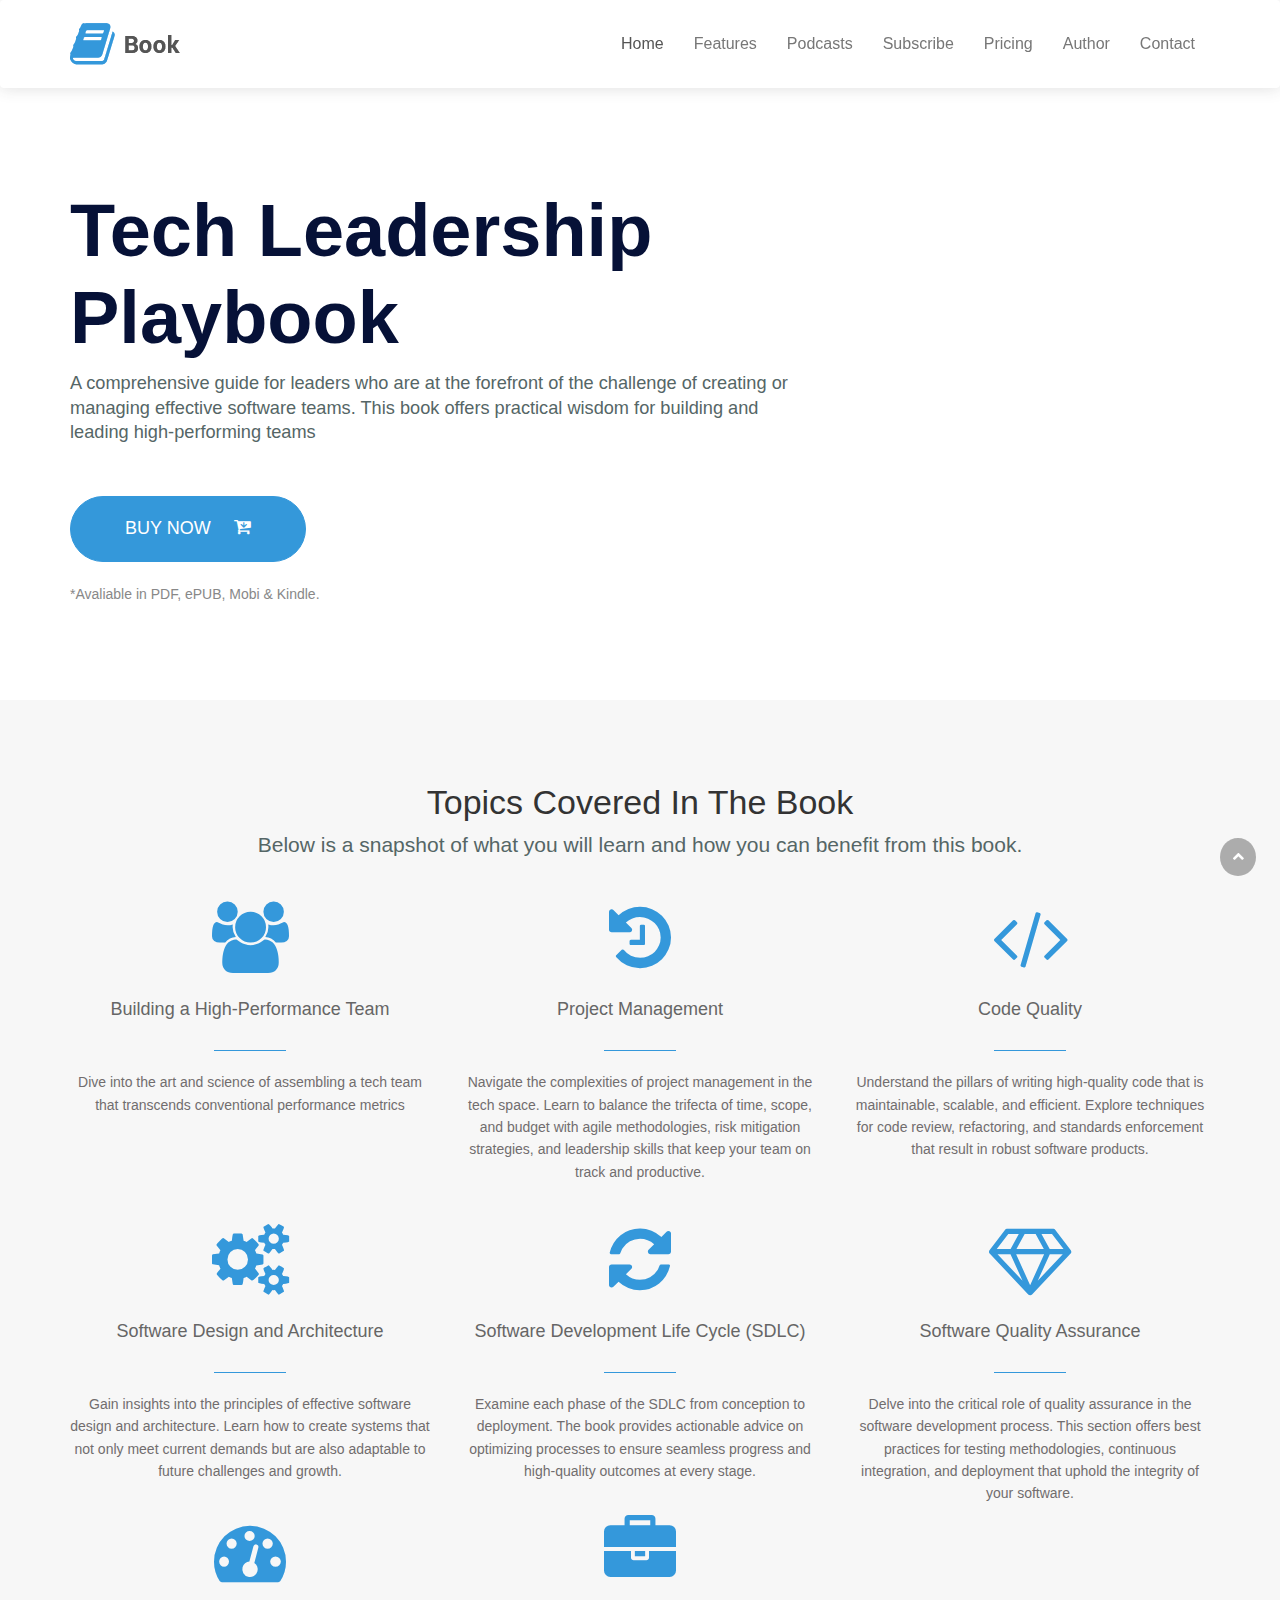
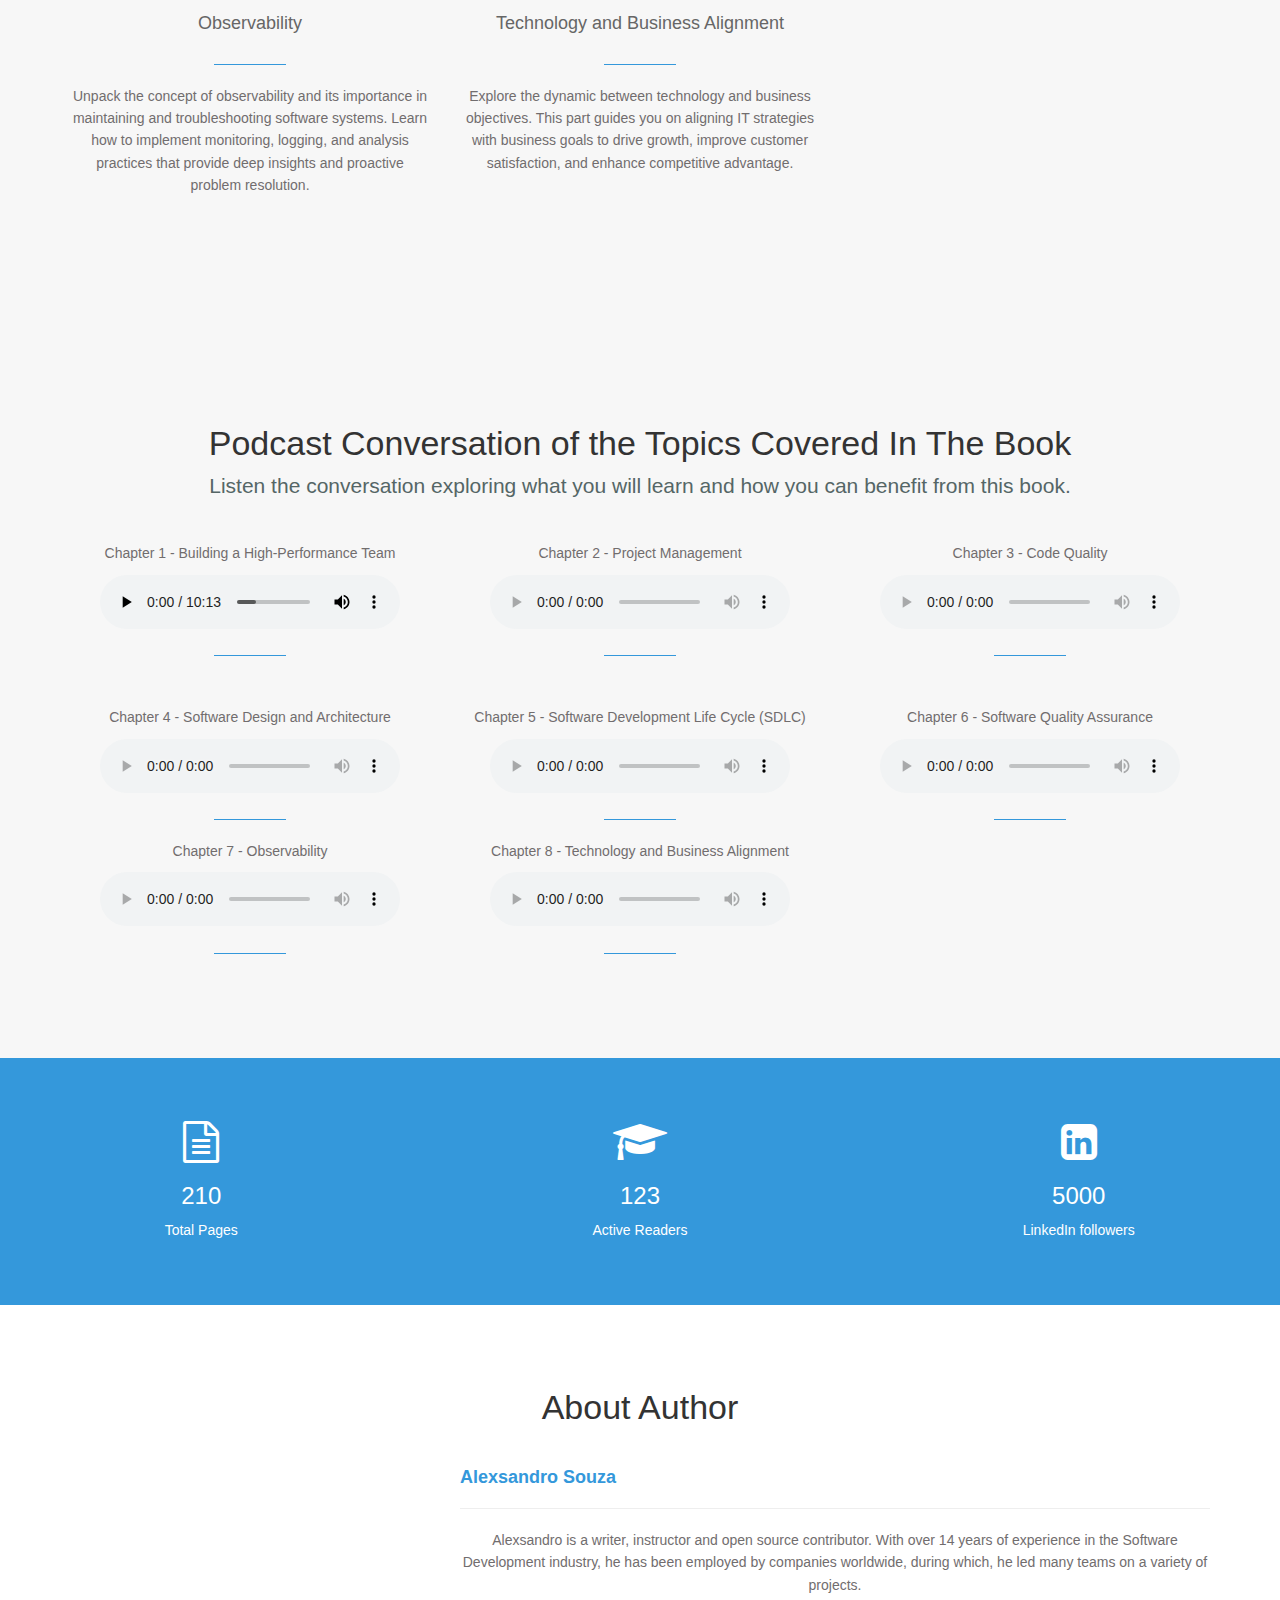
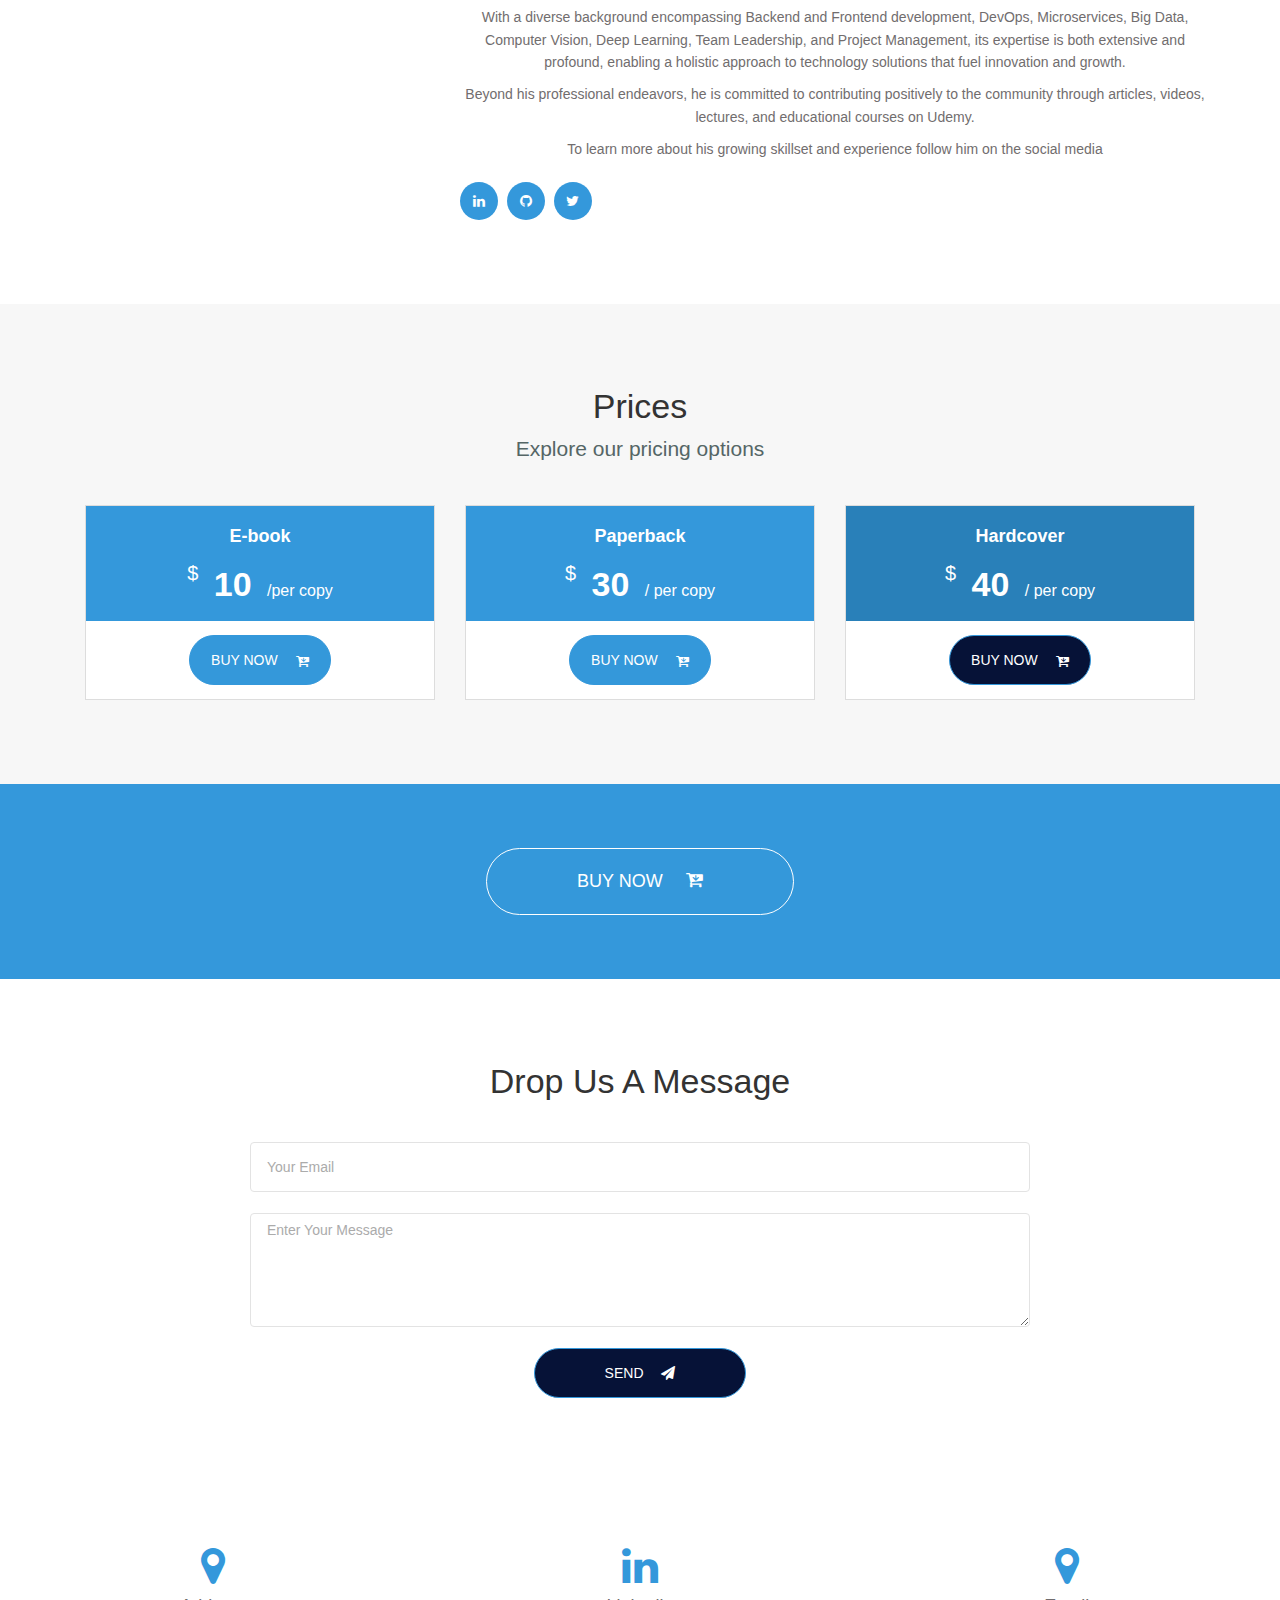
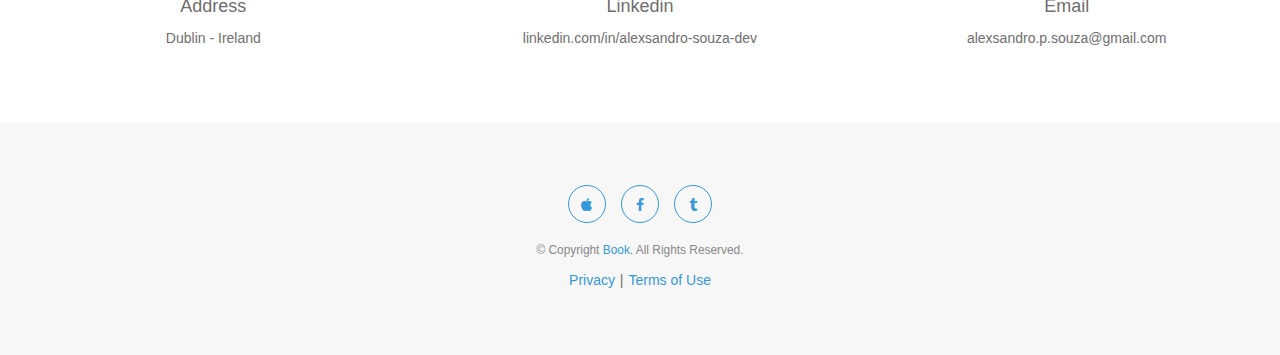
==== commit 1ae2fba3: "Fix podcast link issues" ====
--- a/docs/index.html
+++ b/docs/index.html
@@ -83,13 +83,13 @@
         <div id="bs-navbar-collapse-1" class="collapse navbar-collapse">
             <ul id="menu-header" class="nav navbar-nav navbar-right">
                 <li id="menu-item-9" class="menu-item menu-item-type-post_type menu-item-object-page menu-item-home current-menu-item page_item page-item-7 current_page_item menu-item-on active"><a title="Home" href="#home">Home</a></li>
-                <li id="menu-item-57" class="menu-item menu-item-type-post_type menu-item-object-page menu-item-on"><a title="Features" href="#features">Features</a></li>
-                <li id="menu-item-58" class="menu-item menu-item-type-post_type menu-item-object-page menu-item-on"><a title="Podcasts" href="#podcasts">Podcasts</a></li>
+                <li id="menu-item-57" class="menu-item menu-item-type-post_type menu-item-object-page menu-item-on"><a title="Features" href="index.html#features">Features</a></li>
+                <li id="menu-item-58" class="menu-item menu-item-type-post_type menu-item-object-page menu-item-on"><a title="Podcasts" href="index.html#podcasts">Podcasts</a></li>
                 <!--                <li id="menu-item-91" class="menu-item menu-item-type-post_type menu-item-object-page menu-item-on"><a title="Reviews" href="#reviews">Reviews</a></li>-->
-                <li id="menu-item-102" class="menu-item menu-item-type-post_type menu-item-object-page menu-item-on"><a title="Subscribe" href="#subscribe">Subscribe</a></li>
-                <li id="menu-item-112" class="menu-item menu-item-type-post_type menu-item-object-page menu-item-on"><a title="Pricing" href="#pricing">Pricing</a></li>
-                <li id="menu-item-138" class="menu-item menu-item-type-post_type menu-item-object-page menu-item-on"><a title="Author" href="#author">Author</a></li>
-                <li id="menu-item-233" class="menu-item menu-item-type-post_type menu-item-object-page menu-item-on"><a title="Contact" href="#contact">Contact</a></li>
+                <li id="menu-item-102" class="menu-item menu-item-type-post_type menu-item-object-page menu-item-on"><a title="Subscribe" href="index.html#subscribe">Subscribe</a></li>
+                <li id="menu-item-112" class="menu-item menu-item-type-post_type menu-item-object-page menu-item-on"><a title="Pricing" href="index.html#pricing">Pricing</a></li>
+                <li id="menu-item-138" class="menu-item menu-item-type-post_type menu-item-object-page menu-item-on"><a title="Author" href="index.html#author">Author</a></li>
+                <li id="menu-item-233" class="menu-item menu-item-type-post_type menu-item-object-page menu-item-on"><a title="Contact" href="index.html#contact">Contact</a></li>
                 <!--                <li id="menu-item-505" class="menu-item menu-item-type-custom menu-item-object-custom menu-item-has-children menu-item- dropdown"><a title="text" href="#" data-toggle="dropdown" class="dropdown-toggle" aria-haspopup="true">text <span class="caret"></span></a>-->
                 <ul role="menu" class="dropdown-menu">
                     <li id="menu-item-460" class="menu-item menu-item-type-post_type menu-item-object-page menu-item-no"><a title="Elements" href="elements/">Elements</a></li>
@@ -101,7 +101,6 @@
     </div>
 </nav>
 
-
 <div id="home" class="hero">
     <div class="fw-page-builder-content">
         <section id="section-66073d961c928" class="fw-main-row text-center section-spacing parallax-section  auto ">
@@ -295,7 +294,7 @@
     <div class="fw-page-builder-content">
         <section class="fw-main-row text-center section-spacing   auto " style="background: #F7F7F7">
             <div>
-                <div class="fw-container">
+                <div class="fw-container" style="margin-top: 50px;">
                     <div class="fw-row">
                         <div class=" fw-col-md-12       wow fadeInUp animated" data-wow-offset="120" data-wow-duration="1.5s" style="visibility: visible; animation-duration: 1.5s; animation-name: fadeInUp;">
                             <div class="fw-main-row">
@@ -313,7 +312,7 @@
                             <div class="fw-main-row">
                                 <div class="fw-col-inner">
                                     <div class="features features-icon wow fadeInUp animated" data-wow-offset="100" style="visibility: visible; animation-name: fadeInUp;">
-                                        <h4 class="service-title">Building a High-Performance Team</h4>
+                                        <p class="service-title">Chapter 1 - Building a High-Performance Team</p>
                                         <p class="feature-content">
                                             <audio controls>
                                                 <source src="./assets/podcasts/chapter-1.mp3" type="audio/mpeg">
@@ -329,7 +328,7 @@
                             <div class="fw-main-row">
                                 <div class="fw-col-inner">
                                     <div class="features features-icon wow fadeInUp animated" data-wow-offset="100" style="visibility: visible; animation-name: fadeInUp;">
-                                        <h4 class="service-title">Project Management</h4>
+                                        <p class="service-title">Chapter 2 - Project Management</p>
                                         <p class="feature-content">
                                             <audio controls>
                                                 <source src="./assets/podcasts/chapter-2.mp3" type="audio/mpeg">
@@ -346,7 +345,7 @@
                             <div class="fw-main-row">
                                 <div class="fw-col-inner">
                                     <div class="features features-icon wow fadeInUp animated" data-wow-offset="100" style="visibility: visible; animation-name: fadeInUp;">
-                                        <h4 class="service-title">Code Quality</h4>
+                                        <p class="service-title">Chapter 3 - Code Quality</p>
                                         <p class="feature-content">
                                             <audio controls>
                                                 <source src="./assets/podcasts/chapter-3.mp3" type="audio/mpeg">
@@ -373,7 +372,7 @@
                             <div class="fw-main-row">
                                 <div class="fw-col-inner">
                                     <div class="features features-icon wow fadeInUp animated" data-wow-offset="100" style="visibility: visible; animation-name: fadeInUp;">
-                                        <h4 class="service-title">Software Design and Architecture</h4>
+                                        <p class="service-title">Chapter 4 - Software Design and Architecture</p>
                                         <p class="feature-content">
                                             <audio controls>
                                                 <source src="./assets/podcasts/chapter-4.mp3" type="audio/mpeg">
@@ -389,7 +388,7 @@
                             <div class="fw-main-row">
                                 <div class="fw-col-inner">
                                     <div class="features features-icon wow fadeInUp animated" data-wow-offset="100" style="visibility: visible; animation-name: fadeInUp;">
-                                        <h4 class="service-title">Software Development Life Cycle (SDLC)</h4>
+                                        <p class="service-title">Chapter 5 - Software Development Life Cycle (SDLC)</p>
                                         <p class="feature-content">
                                             <audio controls>
                                                 <source src="./assets/podcasts/chapter-6.mp3" type="audio/mpeg">
@@ -405,7 +404,7 @@
                             <div class="fw-main-row">
                                 <div class="fw-col-inner">
                                     <div class="features features-icon wow fadeInUp animated" data-wow-offset="100" style="visibility: visible; animation-name: fadeInUp;">
-                                        <h4 class="service-title">Software Quality Assurance</h4>
+                                        <p class="service-title">Chapter 6 - Software Quality Assurance</p>
                                         <p class="feature-content">
                                             <audio controls>
                                                 <source src="./assets/podcasts/chapter-5.mp3" type="audio/mpeg">
@@ -423,7 +422,7 @@
                             <div class="fw-main-row">
                                 <div class="fw-col-inner">
                                     <div class="features features-icon wow fadeInUp animated animated" data-wow-offset="100" style="visibility: visible; animation-name: fadeInUp;">
-                                        <h4 class="service-title">Observability</h4>
+                                        <p class="service-title">Chapter 7 - Observability</p>
                                         <p class="feature-content">
                                             <audio controls>
                                                 <source src="./assets/podcasts/chapter-7.mp3" type="audio/mpeg">
@@ -439,7 +438,7 @@
                             <div class="fw-main-row">
                                 <div class="fw-col-inner">
                                     <div class="features features-icon wow fadeInUp animated animated" data-wow-offset="100" style="visibility: visible; animation-name: fadeInUp;">
-                                        <h4 class="service-title">Technology and Business Alignment</h4>
+                                        <p class="service-title">Chapter 8 - Technology and Business Alignment</p>
                                         <p class="feature-content">
                                             <audio controls>
                                                 <source src="./assets/podcasts/chapter-8.mp3" type="audio/mpeg">
@@ -649,64 +648,6 @@
 <!--        </section>-->
 <!--    </div>-->
 <!--</div>-->
-<div id="subscribe" class="section-warper">
-    <div class="fw-page-builder-content">
-        <section id="section-66073d961e8cb" class="fw-main-row text-center section-spacing   auto " style="  ">
-            <div>
-                <div class="fw-container">
-                    <div class="fw-row">
-                        <div id="column-66073d961e925" class=" fw-col-md-12       wow fadeInUp animated" data-wow-offset="120" data-wow-duration="1.5s" style="visibility: visible; animation-duration: 1.5s; animation-name: fadeInUp;">
-                            <div class="fw-main-row">
-                                <div class="fw-col-inner">
-                                    <header class="fw-heading section-header heading-spacing fw-heading-h2 text-center wow fadeIn animated animated" data-wow-offset="120" data-wow-duration="1.5s">
-                                        <h2 class="fw-special-title">Subscribe To Get A Preview</h2>
-                                        <div class="fw-special-subtitle">Subscribe now to gain first look access.</div>
-                                    </header>
-                                </div>
-                            </div>
-                        </div>
-                    </div>
-                    <div class="fw-row">
-                        <div id="column-66073d961e997" class=" fw-col-md-8       wow fadeInUp animated" data-wow-offset="120" data-wow-duration="1.5s" style="visibility: visible; animation-duration: 1.5s; animation-name: fadeInUp;">
-                            <div class="fw-main-row">
-                                <div class="fw-col-inner">
-                                    <div class="fw-single-image" style="max-width: 70%">
-                                        <img src="./assets/book-3d.png" class="img-responsive" alt="">
-                                    </div>
-                                </div>
-                            </div>
-                        </div>
-                        <div id="column-66073d961e9d7" class=" fw-col-md-4       wow fadeInUp animated" data-wow-offset="120" data-wow-duration="1.5s" style="visibility: visible; animation-duration: 1.5s; animation-name: fadeInUp;">
-                            <div class="fw-main-row">
-                                <div class="fw-col-inner">
-                                    <form role="form" class="subscribe-form mc-form wow sub-form slideInLeft animated" data-wow-offset="50" action="#" style="visibility: visible; animation-name: slideInLeft;">
-                                        <div>
-                                            <input type="text" class="slide-bottom form-control" placeholder="First Name" name="fname" required="" id="mailchimp-fname">
-                                            <i class="fa fa-user first-name-i"></i>
-
-                                        </div>
-                                        <div>
-                                            <input type="text" class="slide-bottom form-control" placeholder="Last Name" name="lname" required="" id="mailchimp-lname">
-                                            <i class="fa fa-user last-name-i"></i></div>
-                                        <div>
-                                            <input type="email" class="slide-bottom form-control" placeholder="Email" required="" name="email" id="mailchimp-email">
-                                            <i class="fa fa-envelope"></i>
-                                        </div>
-                                        <div class="fw-row">
-                                            <div class="g-recaptcha" data-sitekey="6LdvSKspAAAAAHYWfRCnHgjge9g1fHETJPb9pSGK"></div>
-                                        </div>
-                                        <button type="submit" class="slide-bottom btn btn-default">Subscribe</button>
-                                        <div class="result"></div>
-                                    </form>
-                                </div>
-                            </div>
-                        </div>
-                    </div>
-                </div>
-            </div>
-        </section>
-    </div>
-</div>
 <div id="pricing" class="section-warper">
     <div class="fw-page-builder-content">
         <section id="section-66073d961eb3f" class="fw-main-row text-center section-spacing   auto " style="background-color:#f7f7f7;  ">
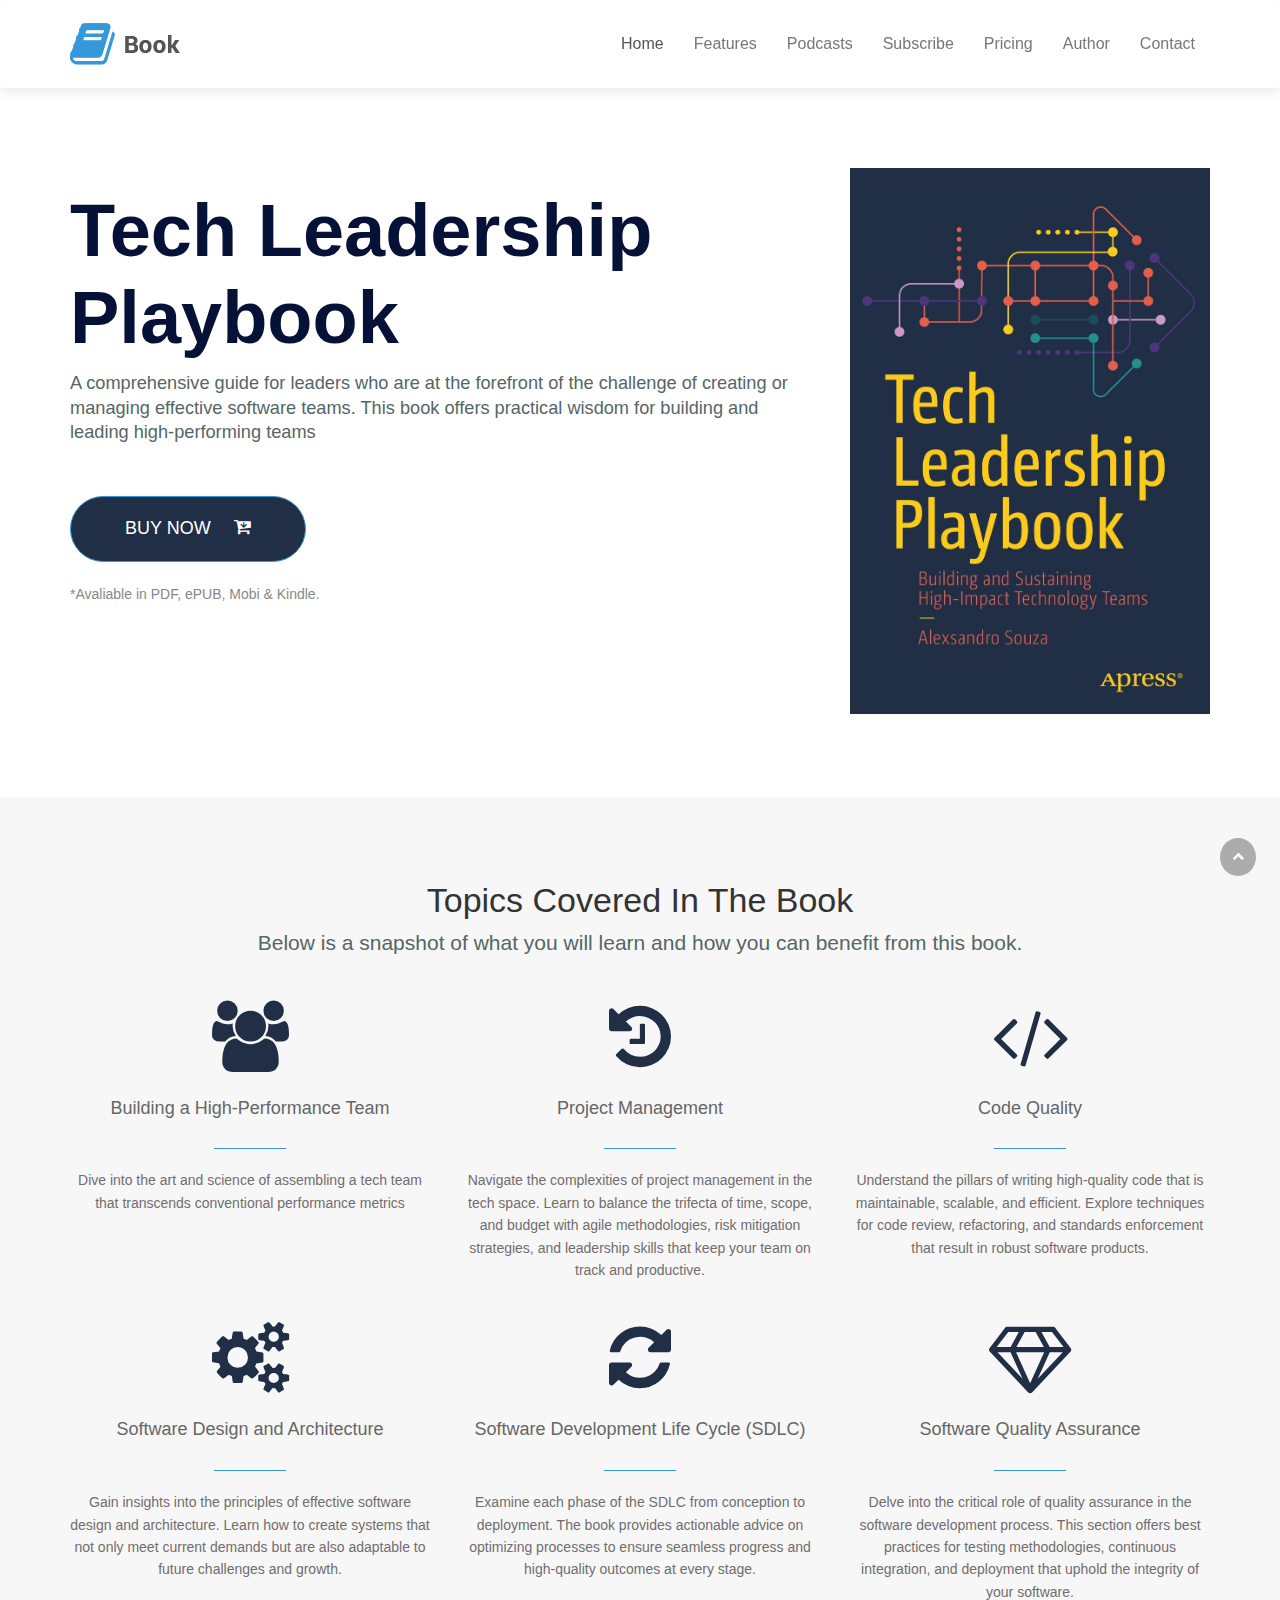
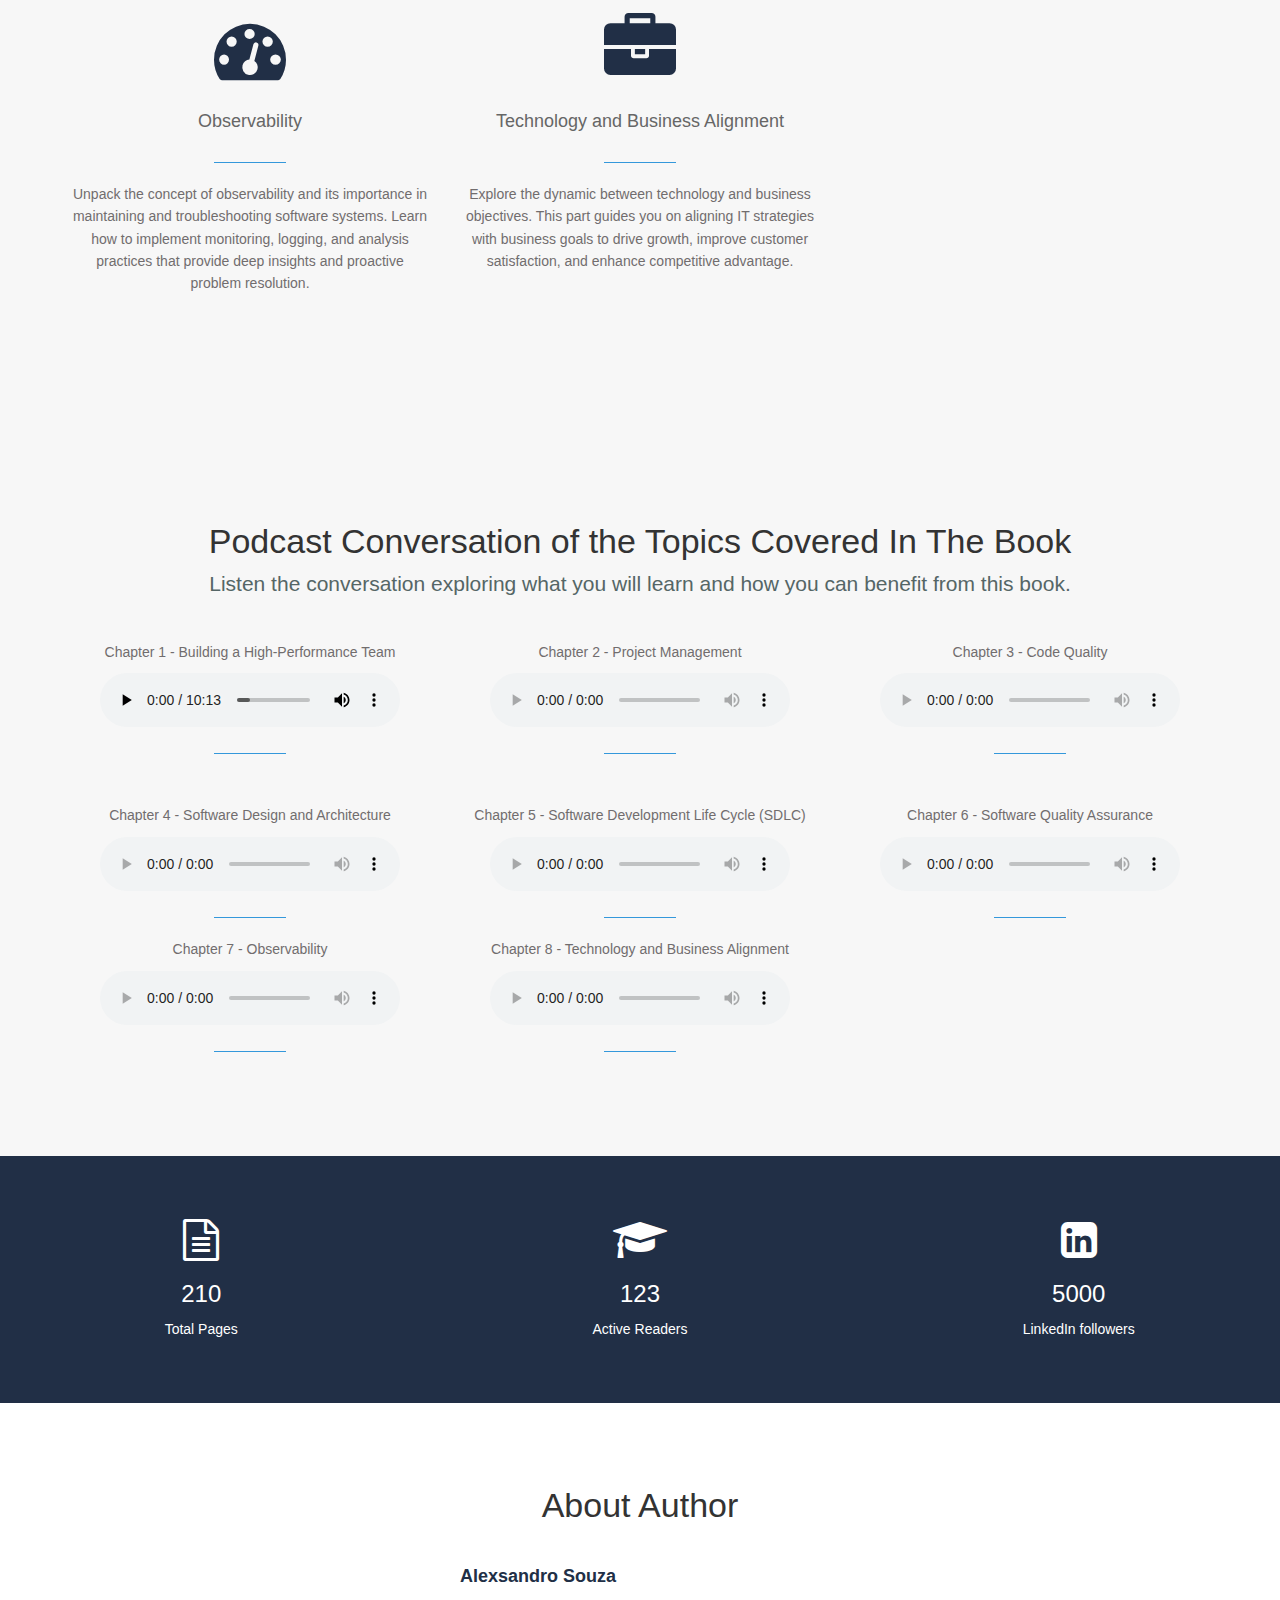
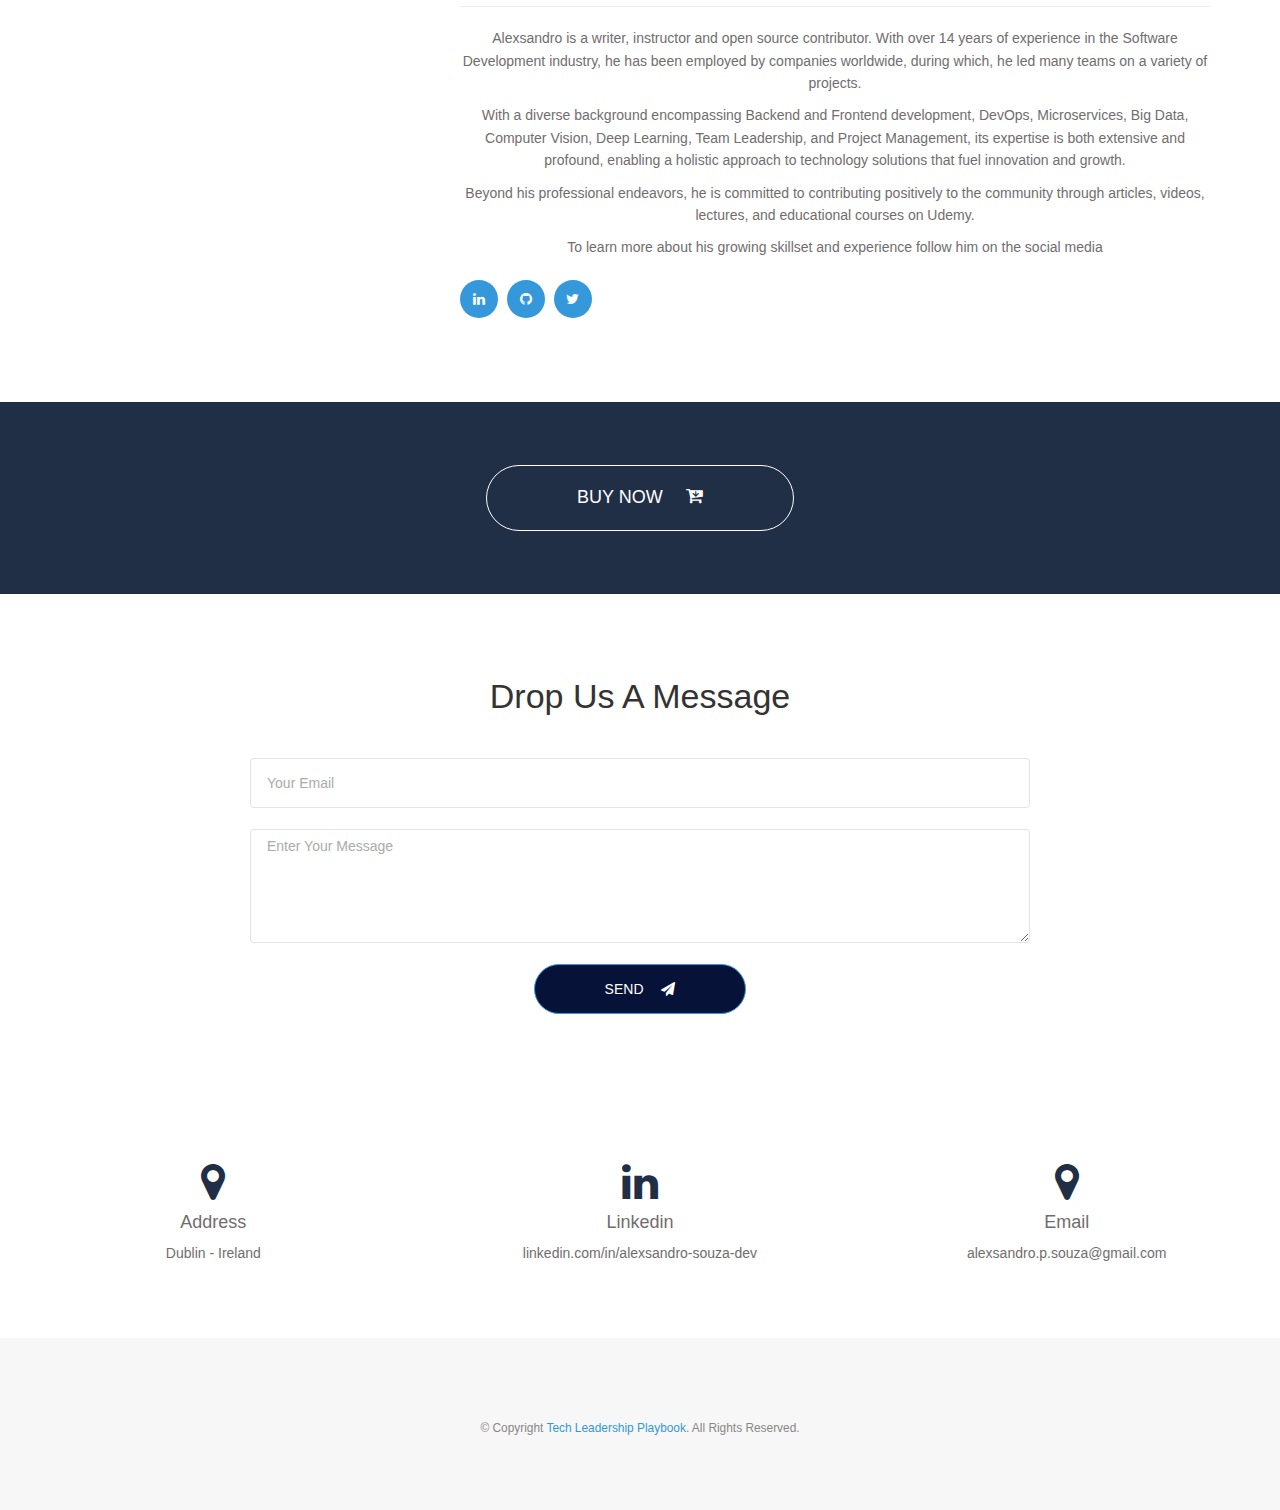
==== commit 912765b0: "Update book cover" ====
--- a/docs/index.html
+++ b/docs/index.html
@@ -136,7 +136,7 @@
                             <div class="fw-main-row">
                                 <div class="fw-col-inner">
                                     <div class="fw-single-image ">
-                                        <img src="./assets/book-3d.png" class="img-responsive" alt="">
+                                        <img src="./assets/book-cover.jpg" class="img-responsive" alt="">
                                     </div>
                                 </div>
                             </div>
@@ -648,89 +648,89 @@
 <!--        </section>-->
 <!--    </div>-->
 <!--</div>-->
-<div id="pricing" class="section-warper">
-    <div class="fw-page-builder-content">
-        <section id="section-66073d961eb3f" class="fw-main-row text-center section-spacing   auto " style="background-color:#f7f7f7;  ">
-            <div>
-                <div class="fw-container">
-                    <div class="fw-row">
-                        <div id="column-66073d961eba0" class=" fw-col-md-12       wow fadeInUp animated" data-wow-offset="120" data-wow-duration="1.5s" style="visibility: visible; animation-duration: 1.5s; animation-name: fadeInUp;">
-                            <div class="fw-main-row">
-                                <div class="fw-col-inner">
-                                    <header class="fw-heading section-header heading-spacing fw-heading-h2 text-center wow fadeIn animated animated" data-wow-offset="120" data-wow-duration="1.5s" style="visibility: visible; animation-duration: 1.5s; animation-name: fadeIn;">
-                                        <h2 class="fw-special-title">Prices</h2>
-                                        <div class="fw-special-subtitle">Explore our pricing options</div>
-                                    </header>
-                                </div>
-                            </div>
-                        </div>
-                    </div>
-                    <div class="fw-row">
-                        <div id="column-66073d961ec16" class=" fw-col-md-12       wow fadeInUp animated" data-wow-offset="120" data-wow-duration="1.5s" style="visibility: visible; animation-duration: 1.5s; animation-name: fadeInUp;">
-                            <div class="fw-main-row">
-                                <div class="fw-col-inner">
-                                    <div class="fw-pricing">
-                                        <div class="fw-package-wrap fw-col-sm-4 default-col  ">
-                                            <div class="plan">
-                                                <div class="header">
-                                                    <h4>E-book</h4>
-                                                    <div class="price">
-                                                        <span class="currency">$</span>
-                                                        10 <span class="period">/per copy</span>
-                                                    </div>
-                                                </div>
-                                                <div class="fw-button-row">
-                                                    <div class="text-center "><a href="#" target="_self" class="btn btn-default btn-md buy-temp" title="Buy Now">
-                                                        <i class="pull-right fa fa-cart-arrow-down"></i> Buy Now </a>
-                                                    </div>
-                                                </div>
-                                            </div>
-                                        </div>
-                                        <div class="fw-package-wrap fw-col-sm-4 default-col  ">
-                                            <div class="plan">
-                                                <div class="header">
-                                                    <h4>
-                                                        Paperback </h4>
-                                                    <div class="price">
-                                                        <span class="currency">$</span>
-                                                        30 <span class="period">/ per copy</span>
-                                                    </div>
-                                                </div>
-                                                <div class="fw-button-row">
-                                                    <div class="text-center ">
-                                                        <a href="#" target="_self" class="btn btn-default btn-md buy-temp" title="Buy Now">
-                                                            <i class="pull-right fa fa-cart-arrow-down"></i> Buy Now
-                                                        </a>
-                                                    </div>
-                                                </div>
-                                            </div>
-                                        </div>
-                                        <div class="fw-package-wrap fw-col-sm-4 highlight-col  ">
-                                            <div class="plan">
-                                                <div class="header">
-                                                    <h4>Hardcover</h4>
-                                                    <div class="price">
-                                                        <span class="currency">$</span>
-                                                        40 <span class="period">/ per copy</span>
-                                                    </div>
-                                                </div>
-                                                <div class="fw-button-row">
-                                                    <div class="text-center "><a href="#" target="_self" class="btn btn-primary btn-md buy-temp" title="Buy Now">
-                                                        <i class="pull-right fa fa-cart-arrow-down"></i> Buy Now </a>
-                                                    </div>
-                                                </div>
-                                            </div>
-                                        </div>
-                                    </div>
-                                </div>
-                            </div>
-                        </div>
-                    </div>
-                </div>
-            </div>
-        </section>
-    </div>
-</div>
+<!--<div id="pricing" class="section-warper">-->
+<!--    <div class="fw-page-builder-content">-->
+<!--        <section id="section-66073d961eb3f" class="fw-main-row text-center section-spacing   auto " style="background-color:#f7f7f7;  ">-->
+<!--            <div>-->
+<!--                <div class="fw-container">-->
+<!--                    <div class="fw-row">-->
+<!--                        <div id="column-66073d961eba0" class=" fw-col-md-12       wow fadeInUp animated" data-wow-offset="120" data-wow-duration="1.5s" style="visibility: visible; animation-duration: 1.5s; animation-name: fadeInUp;">-->
+<!--                            <div class="fw-main-row">-->
+<!--                                <div class="fw-col-inner">-->
+<!--                                    <header class="fw-heading section-header heading-spacing fw-heading-h2 text-center wow fadeIn animated animated" data-wow-offset="120" data-wow-duration="1.5s" style="visibility: visible; animation-duration: 1.5s; animation-name: fadeIn;">-->
+<!--                                        <h2 class="fw-special-title">Prices</h2>-->
+<!--                                        <div class="fw-special-subtitle">Explore our pricing options</div>-->
+<!--                                    </header>-->
+<!--                                </div>-->
+<!--                            </div>-->
+<!--                        </div>-->
+<!--                    </div>-->
+<!--                    <div class="fw-row">-->
+<!--                        <div id="column-66073d961ec16" class=" fw-col-md-12       wow fadeInUp animated" data-wow-offset="120" data-wow-duration="1.5s" style="visibility: visible; animation-duration: 1.5s; animation-name: fadeInUp;">-->
+<!--                            <div class="fw-main-row">-->
+<!--                                <div class="fw-col-inner">-->
+<!--                                    <div class="fw-pricing">-->
+<!--                                        <div class="fw-package-wrap fw-col-sm-4 default-col  ">-->
+<!--                                            <div class="plan">-->
+<!--                                                <div class="header">-->
+<!--                                                    <h4>E-book</h4>-->
+<!--                                                    <div class="price">-->
+<!--                                                        <span class="currency">$</span>-->
+<!--                                                        10 <span class="period">/per copy</span>-->
+<!--                                                    </div>-->
+<!--                                                </div>-->
+<!--                                                <div class="fw-button-row">-->
+<!--                                                    <div class="text-center "><a href="#" target="_self" class="btn btn-default btn-md buy-temp" title="Buy Now">-->
+<!--                                                        <i class="pull-right fa fa-cart-arrow-down"></i> Buy Now </a>-->
+<!--                                                    </div>-->
+<!--                                                </div>-->
+<!--                                            </div>-->
+<!--                                        </div>-->
+<!--                                        <div class="fw-package-wrap fw-col-sm-4 default-col  ">-->
+<!--                                            <div class="plan">-->
+<!--                                                <div class="header">-->
+<!--                                                    <h4>-->
+<!--                                                        Paperback </h4>-->
+<!--                                                    <div class="price">-->
+<!--                                                        <span class="currency">$</span>-->
+<!--                                                        30 <span class="period">/ per copy</span>-->
+<!--                                                    </div>-->
+<!--                                                </div>-->
+<!--                                                <div class="fw-button-row">-->
+<!--                                                    <div class="text-center ">-->
+<!--                                                        <a href="#" target="_self" class="btn btn-default btn-md buy-temp" title="Buy Now">-->
+<!--                                                            <i class="pull-right fa fa-cart-arrow-down"></i> Buy Now-->
+<!--                                                        </a>-->
+<!--                                                    </div>-->
+<!--                                                </div>-->
+<!--                                            </div>-->
+<!--                                        </div>-->
+<!--                                        <div class="fw-package-wrap fw-col-sm-4 highlight-col  ">-->
+<!--                                            <div class="plan">-->
+<!--                                                <div class="header">-->
+<!--                                                    <h4>Hardcover</h4>-->
+<!--                                                    <div class="price">-->
+<!--                                                        <span class="currency">$</span>-->
+<!--                                                        40 <span class="period">/ per copy</span>-->
+<!--                                                    </div>-->
+<!--                                                </div>-->
+<!--                                                <div class="fw-button-row">-->
+<!--                                                    <div class="text-center "><a href="#" target="_self" class="btn btn-primary btn-md buy-temp" title="Buy Now">-->
+<!--                                                        <i class="pull-right fa fa-cart-arrow-down"></i> Buy Now </a>-->
+<!--                                                    </div>-->
+<!--                                                </div>-->
+<!--                                            </div>-->
+<!--                                        </div>-->
+<!--                                    </div>-->
+<!--                                </div>-->
+<!--                            </div>-->
+<!--                        </div>-->
+<!--                    </div>-->
+<!--                </div>-->
+<!--            </div>-->
+<!--        </section>-->
+<!--    </div>-->
+<!--</div>-->
 <div id="call-to-action" class="section-warper default-bg">
     <div class="fw-page-builder-content">
         <section id="section-66073d961f0fd" class="fw-main-row text-center min-spacing   auto " style="  ">
@@ -866,18 +866,18 @@
             <div class="col-md-12 text-center">
                 <p class="scroll-top"><a href="#" style="display: inline;"><i class="fa fa-chevron-up"></i></a></p>
 
-                <ul class="social">
-                    <li><a href="#"><i class="fa fa-apple"></i></a></li>
-                    <li><a href="#"><i class="fa fa-facebook"></i></a></li>
-                    <li><a href="#"><i class="fa fa-tumblr"></i></a></li>
-                </ul>
-
-                <small>© Copyright <a href="#">Book</a>. All Rights Reserved.</small>
+                <!--                <ul class="social">-->
+                <!--                    <li><a href="#"><i class="fa fa-apple"></i></a></li>-->
+                <!--                    <li><a href="#"><i class="fa fa-facebook"></i></a></li>-->
+                <!--                    <li><a href="#"><i class="fa fa-tumblr"></i></a></li>-->
+                <!--                </ul>-->
+
+                <small>© Copyright <a href="#">Tech Leadership Playbook</a>. All Rights Reserved.</small>
                 <div id="footer-nav-container" class="footer-nav-container-class">
-                    <ul id="menu-footer" class="footer-nav">
-                        <li id="menu-item-317" class="menu-item menu-item-type-post_type menu-item-object-page menu-item-no"><a title="Privacy" href="privacy/">Privacy</a></li>
-                        <li id="menu-item-316" class="menu-item menu-item-type-post_type menu-item-object-page menu-item-no"><a title="Terms of Use" href="terms-of-use/">Terms of Use</a></li>
-                    </ul>
+                    <!--                    <ul id="menu-footer" class="footer-nav">-->
+                    <!--                        <li id="menu-item-317" class="menu-item menu-item-type-post_type menu-item-object-page menu-item-no"><a title="Privacy" href="privacy/">Privacy</a></li>-->
+                    <!--                        <li id="menu-item-316" class="menu-item menu-item-type-post_type menu-item-object-page menu-item-no"><a title="Terms of Use" href="terms-of-use/">Terms of Use</a></li>-->
+                    <!--                    </ul>-->
                 </div>
             </div>
         </div>
@@ -892,27 +892,6 @@
         });
         const serviceId = "service_7jehsto";
         const templateId = "template_3zg5spn";
-        document.querySelector('.sub-form').addEventListener('submit', function (event) {
-            event.preventDefault();
-            fbq('track', 'Subscribe');
-            //  get fields from the form
-            const fields = event.target.elements;
-            const email = fields.email.value;
-            const fname = fields.fname?.value;
-            const lname = fields.lname?.value;
-            const name = `${fname} ${lname}`;
-
-            let templateParams = {
-                replay_to: email,
-                message: "Subscribe to get a preview",
-                from_name: name,
-                "g-recaptcha-response": grecaptcha.getResponse(),
-            };
-            console.log(templateParams)
-            emailjs.send(serviceId, templateId, templateParams, {});
-            alert("Email sent successfully!")
-        });
-
         document.querySelector('.msg-form').addEventListener('submit', function (event) {
             event.preventDefault();
             fbq('track', 'Subscribe');
--- a/docs/assets/style.css
+++ b/docs/assets/style.css
@@ -228,7 +228,7 @@
 }
 
 .btn.btn-default {
-    background-color: #3498DA
+    background-color: #212f46
 }
 
 .btn-primary {
@@ -385,7 +385,7 @@
 
 .features-icon .fa {
     font-size: 72px;
-    color: #3498db
+    color: #212f46
 }
 
 .section-spacing {
@@ -393,7 +393,7 @@
 }
 
 .default-bg {
-    background: #3498db;
+    background: #212f46;
     color: #fff
 }
 
@@ -415,7 +415,6 @@
 }
 
 .fw-call-to-action {
-    border: 1px solid #3498db;
     border-radius: 3px;
     width: 100%
 }
@@ -712,7 +711,7 @@
 .fw-title {
     margin-top: 0;
     font-weight: 700;
-    color: #3498db;
+    color: #212f46;
     text-align: left
 }
 
@@ -811,7 +810,7 @@
 }
 
 .fw-iconbox i {
-    color: #3498db;
+    color: #212f46;
     display: block;
     font-size: 3em
 }
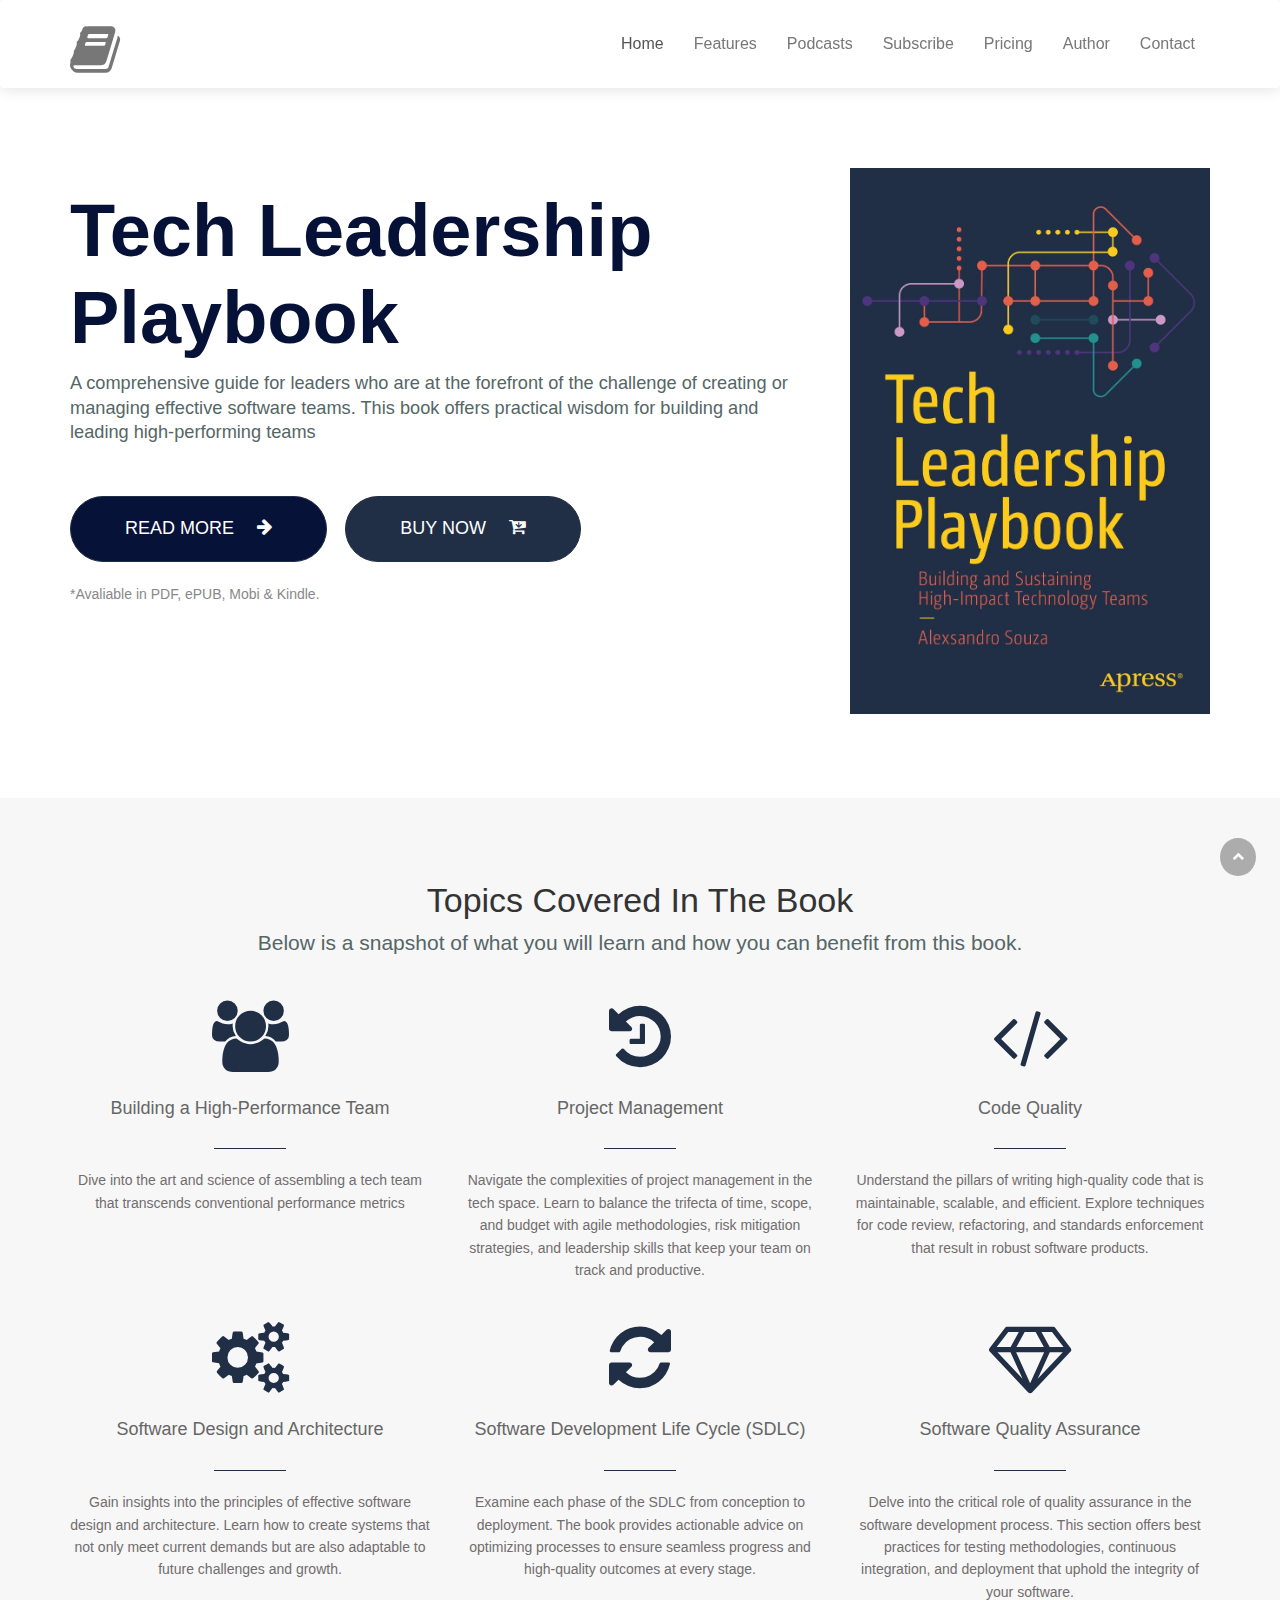
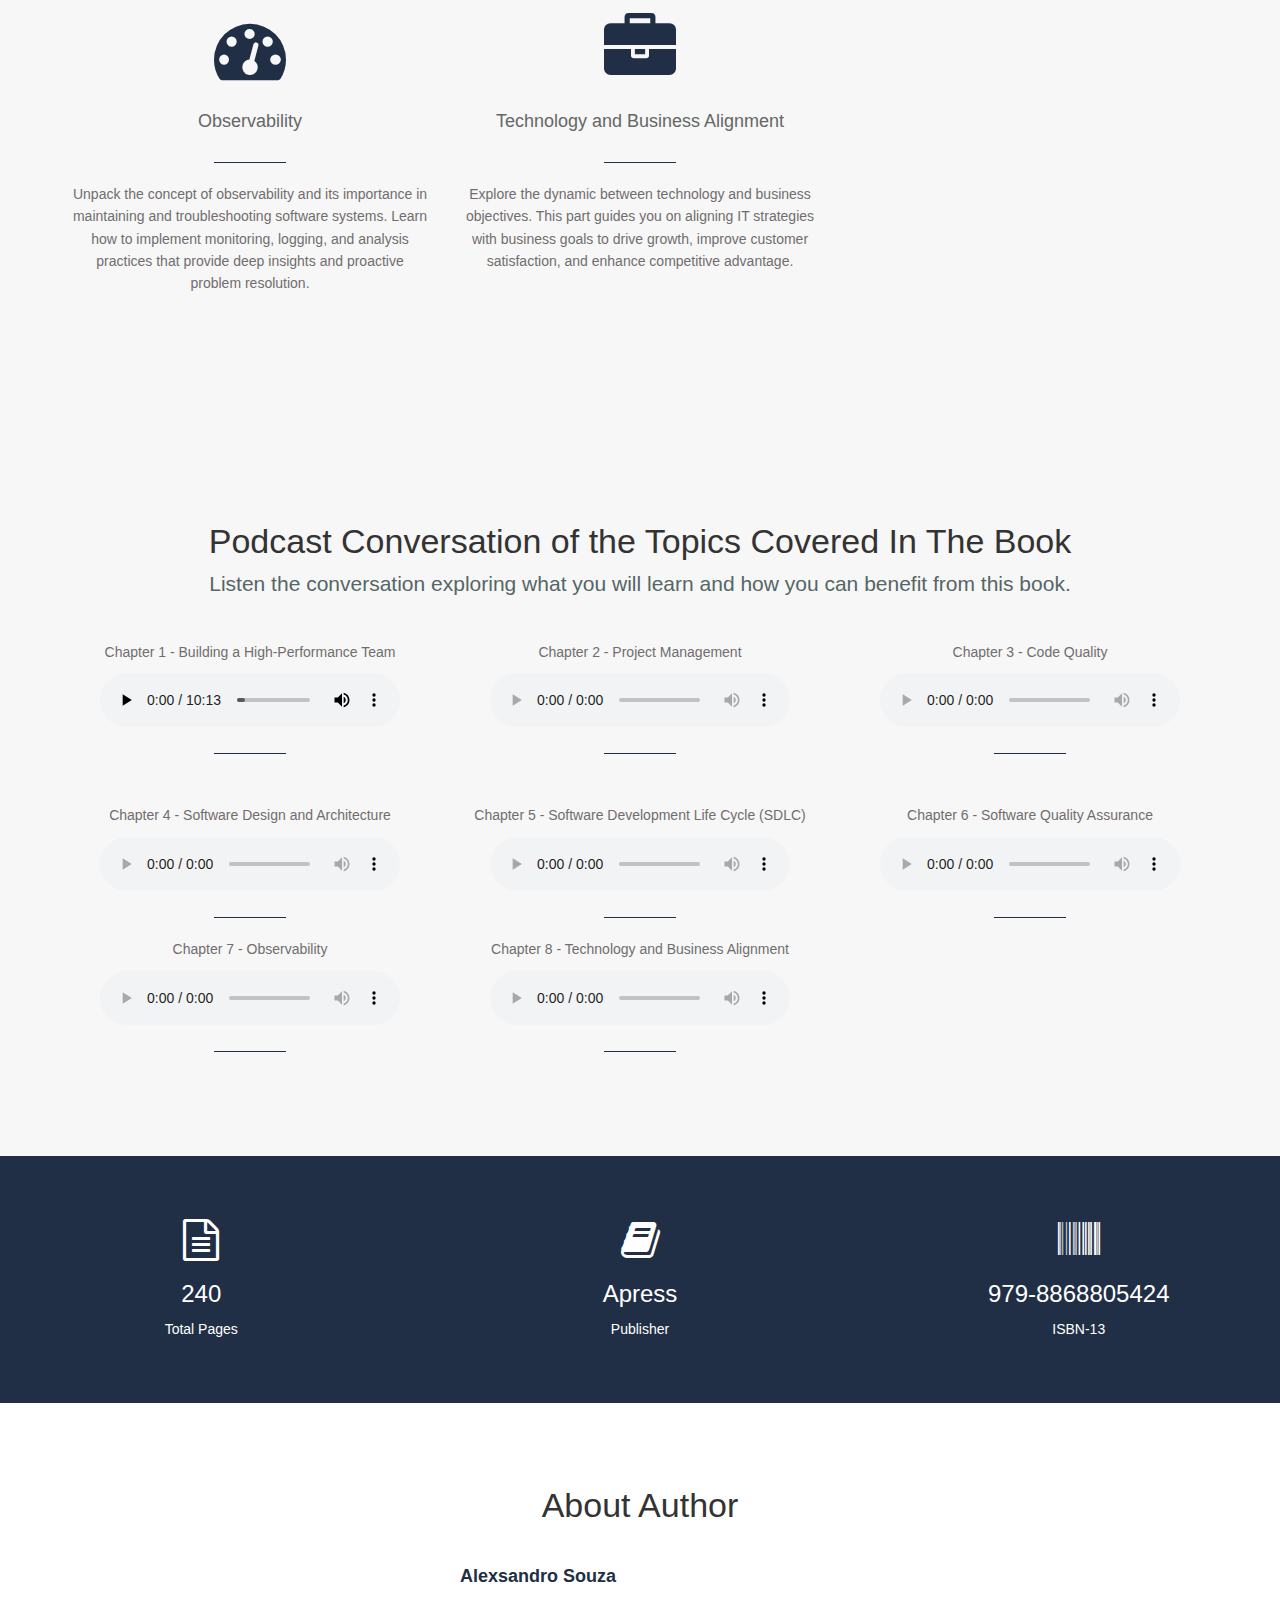
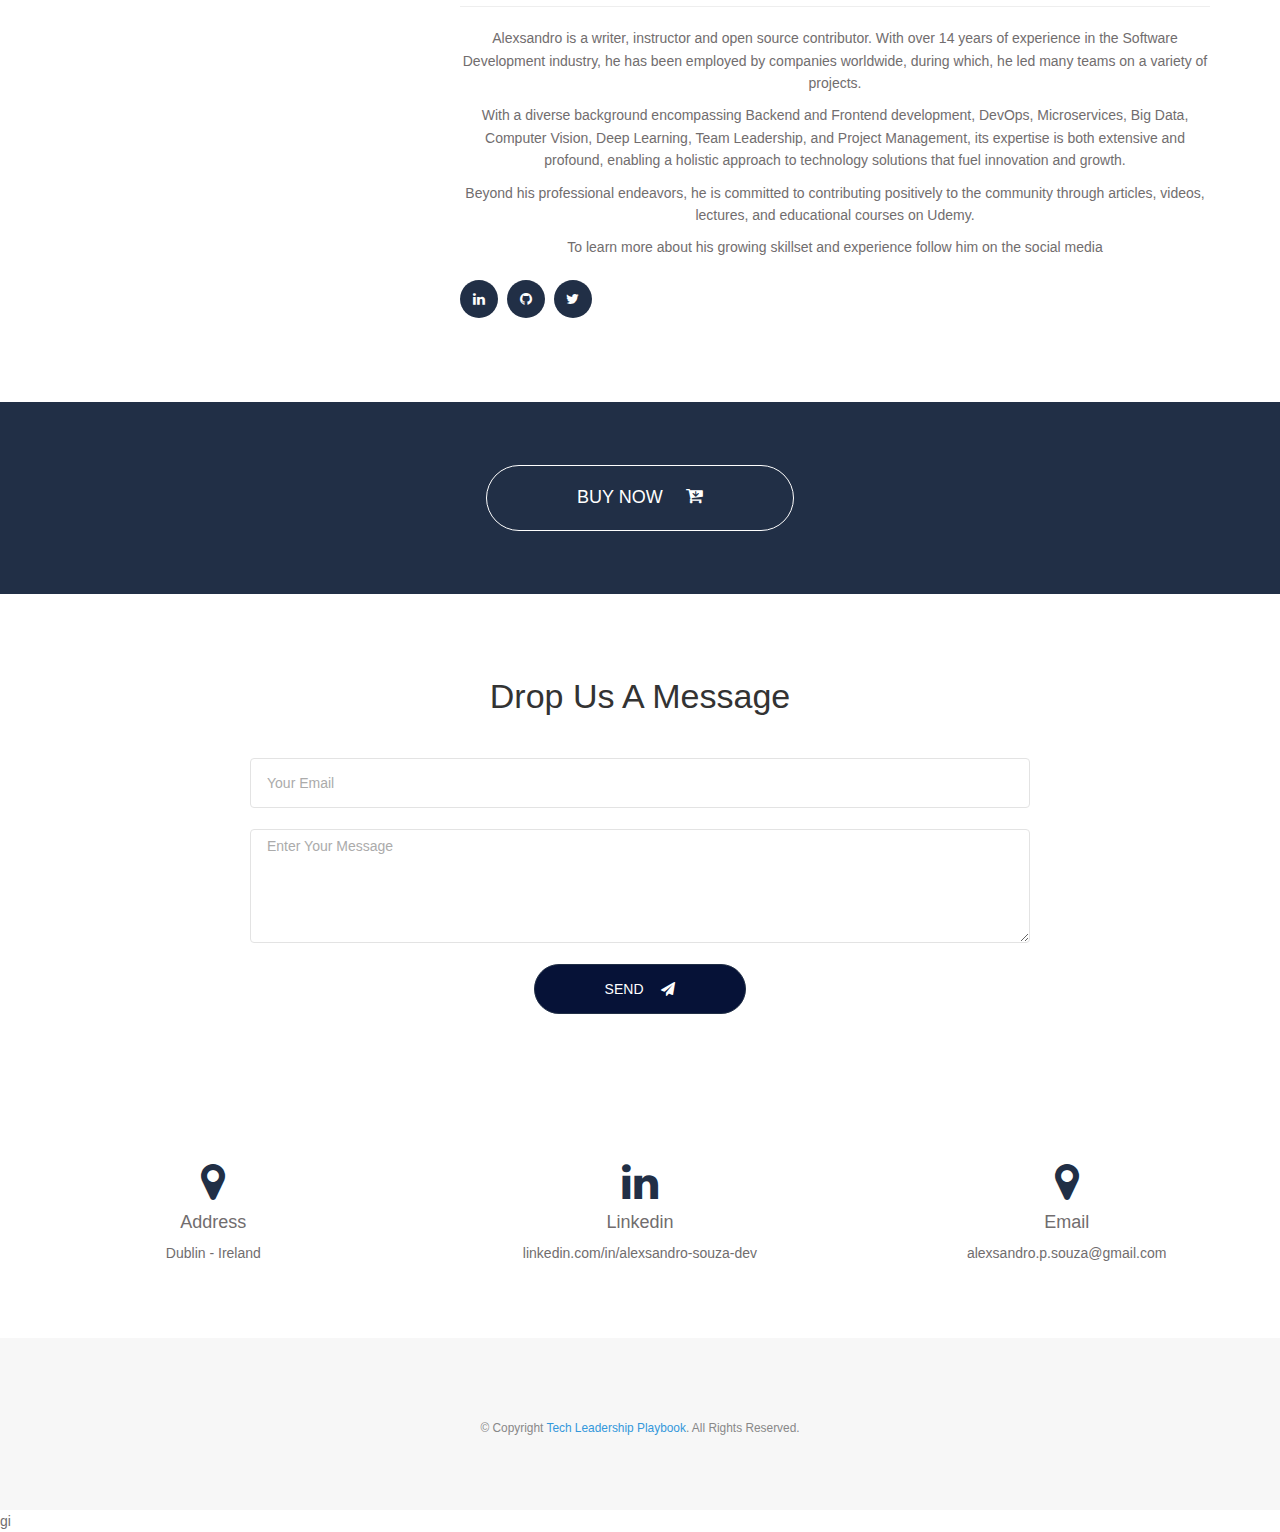
==== commit 4e30c64c: "Update style" ====
--- a/docs/index.html
+++ b/docs/index.html
@@ -77,7 +77,7 @@
             <button type="button" class="navbar-toggle collapsed" data-toggle="collapse" data-target="#bs-navbar-collapse-1"
             ><span class="sr-only">Toggle navigation</span> <span class="icon-bar"></span> <span class="icon-bar"></span> <span class="icon-bar"></span></button>
             <a class="navbar-brand nav-logo" href="#" style="padding-top: 4px;">
-                <img class="nav-logo-img" src="./assets/logo.png" alt="Book">
+                <i class="fa-3x fa fa-book"></i>
             </a>
         </div>
         <div id="bs-navbar-collapse-1" class="collapse navbar-collapse">
@@ -119,9 +119,11 @@
                                     </header>
                                     <div class="fw-divider-space space-sm"></div>
 
-                                    <!--                                    <div class="text-left btn-inline"><a href="#" target="_self" class="btn btn-primary btn-lg" title="Read More">-->
-                                    <!--                                        <i class="pull-right fa fa-arrow-right"></i> Read More </a>-->
-                                    <!--                                    </div>-->
+                                    <div class="text-left btn-inline">
+                                        <a href="https://www.amazon.co.uk/Tech-Leadership-Playbook-Sustaining-High-Impact/dp/B0D7S6KGG4?asin=B0D7S6KGG4&revisionId=&format=4&depth=1" target="_blank" class="btn btn-primary btn-lg" title="Read More">
+                                            <i class="pull-right fa fa-arrow-right"></i> Read More
+                                        </a>
+                                    </div>
 
                                     <div class="text-left btn-inline"><a href="#" target="_self" class="btn btn-default btn-lg buy-temp" title="Buy Now">
                                         <i class="pull-right fa fa-cart-arrow-down"></i> Buy Now </a>
@@ -468,7 +470,7 @@
                                 <div class="fw-col-inner">
                                     <div class="funfacts-counter">
                                         <i class="fa-3x fa fa-file-text-o"></i>
-                                        <h3 class="total-number" data-total-count="210">210</h3>
+                                        <h3 class="total-number" data-total-count="210">240</h3>
                                         <p class="statistic-text">Total Pages</p>
                                     </div>
                                 </div>
@@ -478,9 +480,9 @@
                             <div class="fw-main-row">
                                 <div class="fw-col-inner">
                                     <div class="funfacts-counter">
-                                        <i class="fa-3x fa fa-graduation-cap"></i>
-                                        <h3 class="total-number" data-total-count="123">123</h3>
-                                        <p class="statistic-text">Active Readers</p>
+                                        <i class="fa-3x fa fa-book"></i>
+                                        <h3 class="total-number">Apress</h3>
+                                        <p class="statistic-text">Publisher</p>
                                     </div>
                                 </div>
                             </div>
@@ -489,9 +491,9 @@
                             <div class="fw-main-row">
                                 <div class="fw-col-inner">
                                     <div class="funfacts-counter">
-                                        <i class="fa-3x fa fa-linkedin-square"></i>
-                                        <h3 class="total-number" data-total-count="5000">5000</h3>
-                                        <p class="statistic-text">LinkedIn followers</p>
+                                        <i class="fa-3x fa fa-barcode"></i>
+                                        <h3 class="total-number">979-8868805424</h3>
+                                        <p class="statistic-text">ISBN-13</p>
                                     </div>
                                 </div>
                             </div>
@@ -882,7 +884,7 @@
             </div>
         </div>
     </div>
-</footer>
+</footer>gi
 <script src="https://www.google.com/recaptcha/api.js" async defer></script>
 <script type="text/javascript" src="https://cdn.jsdelivr.net/npm/@emailjs/browser@4/dist/email.min.js"></script>
 <script type="text/javascript">
--- a/docs/assets/style.css
+++ b/docs/assets/style.css
@@ -52,7 +52,7 @@
     background: #061237;
     border-radius: 64px;
     color: #fff;
-    border: 1px solid #3498db;
+    border: 1px solid #212f46;
     -webkit-transition: all .3s linear;
     transition: all .3s linear;
     font-weight: 400;
@@ -377,7 +377,7 @@
 }
 
 .features hr {
-    background: #3498db;
+    background: #212f46;
     border: none;
     height: 1px;
     width: 20%
@@ -474,7 +474,7 @@
 }
 
 .slick-dots li button:before {
-    color: #3498db;
+    color: #212f46;
     opacity: .6
 }
 
@@ -640,7 +640,7 @@
 }
 
 .plan .header {
-    background: #3498db;
+    background: #212f46;
     color: #fff;
     padding: .75em 1em
 }
@@ -747,7 +747,7 @@
     line-height: 38px;
     color: #fff;
     border-radius: 50%;
-    background: #3498db;
+    background: #212f46;
     position: relative;
     -webkit-transition: all .3s linear;
     transition: all .3s linear
@@ -765,7 +765,7 @@
     line-height: 38px;
     color: #fff;
     border-radius: 50%;
-    background: #3498db;
+    background: #212f46;
     position: relative;
     -webkit-transition: all .3s linear;
     transition: all .3s linear
@@ -785,7 +785,7 @@
 }
 
 .twitter-icon .fa-twitter {
-    color: #3498db;
+    color: #212f46;
     padding: 24px 0 12px;
     font-size: 3em
 }
@@ -893,7 +893,7 @@
 
 .site-footer .social li a {
     background: 0 0;
-    color: #3498db;
+    color: #212f46;
     border: 1px solid #3498db
 }
 
@@ -904,7 +904,7 @@
 }
 
 .modal-header {
-    background: #3498db;
+    background: #212f46;
     position: relative;
     min-height: 0;
     padding: 1.5em 1em
@@ -916,7 +916,7 @@
 }
 
 button.close {
-    color: #3498db;
+    color: #212f46;
     opacity: 1;
     background: #fff;
     width: 35px;
@@ -999,8 +999,8 @@
 }
 
 .panel-default > .panel-heading {
-    border-color: #3498db;
-    background-color: #3498db;
+    border-color: #212f46;
+    background-color: #212f46;
     color: #fff !important
 }
 
@@ -1042,7 +1042,7 @@
     bottom: 0;
     left: 0;
     height: 2px;
-    background-color: #3498db;
+    background-color: #212f46;
     width: 40%
 }
 
@@ -1104,7 +1104,7 @@
 }
 
 .page-links a {
-    border: 1px solid #3498db;
+    border: 1px solid #212f46;
     padding: 3px 8px;
     border-radius: 4px
 }
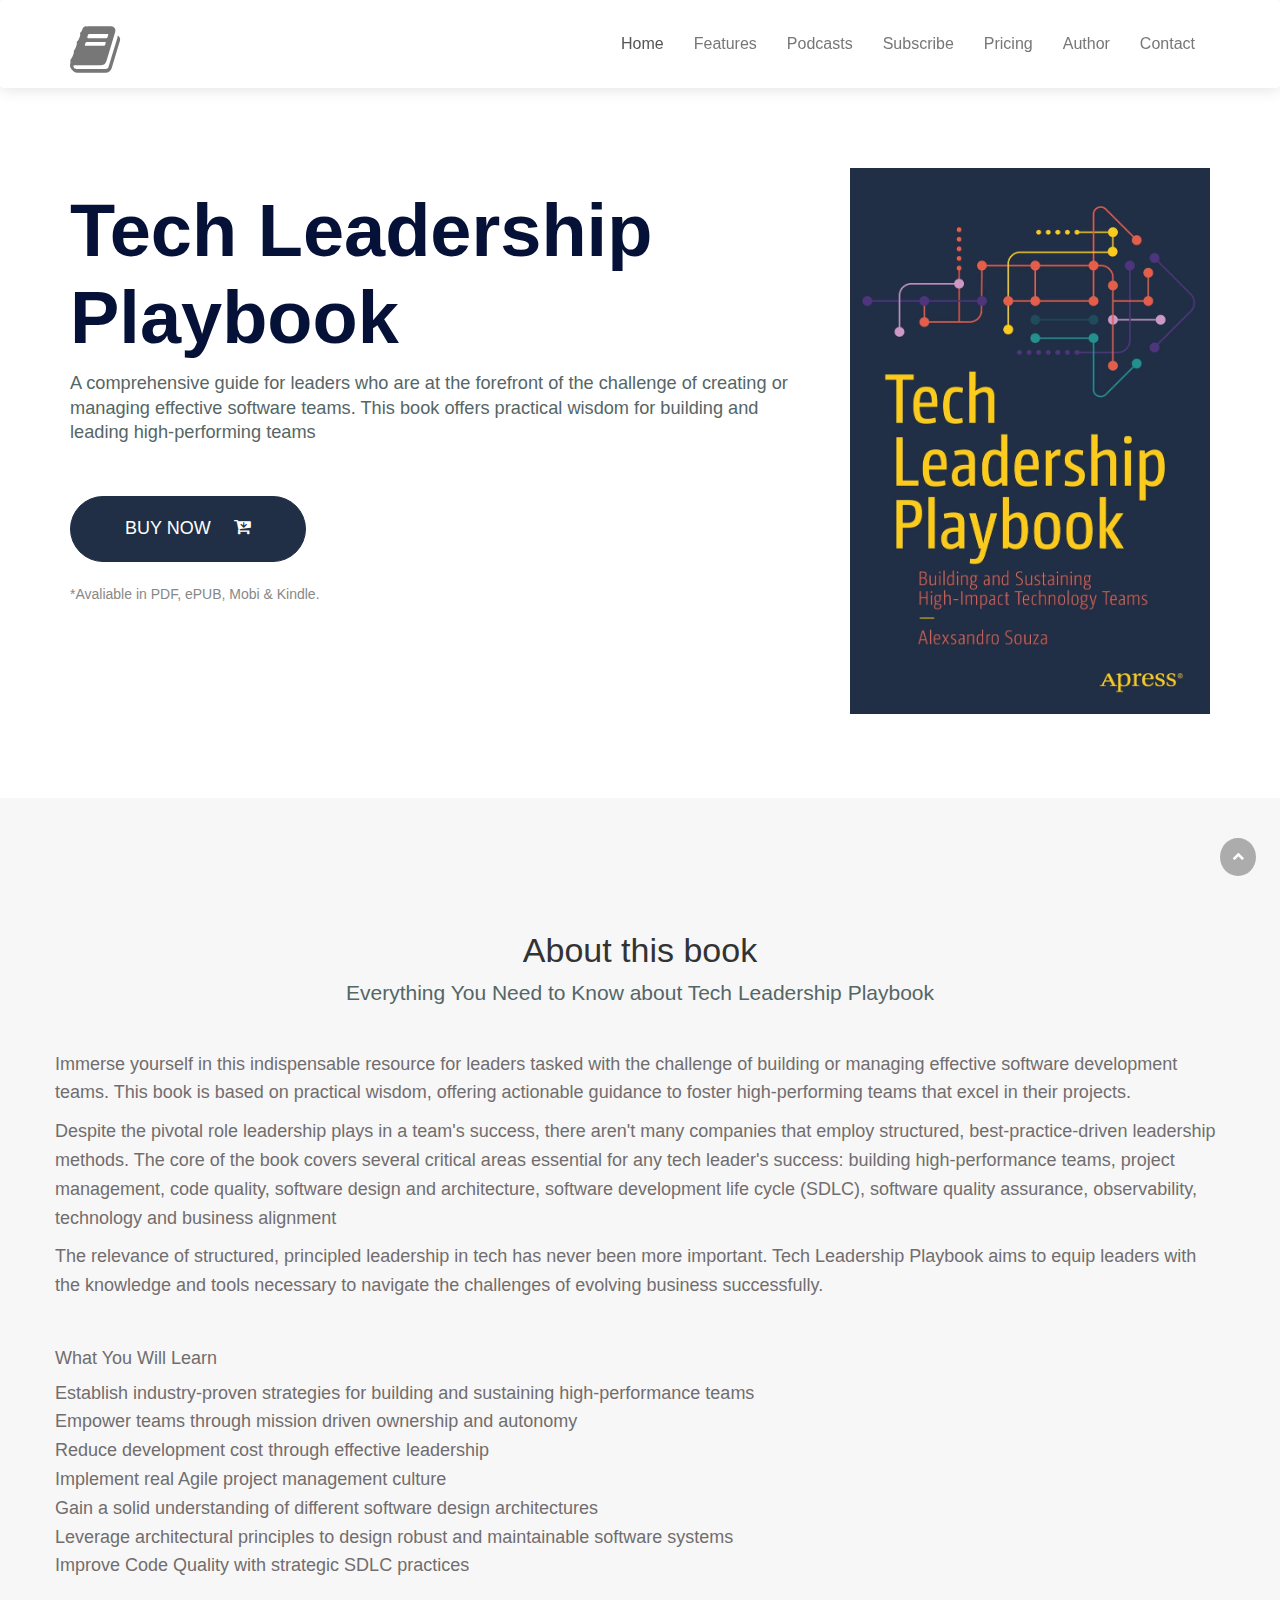
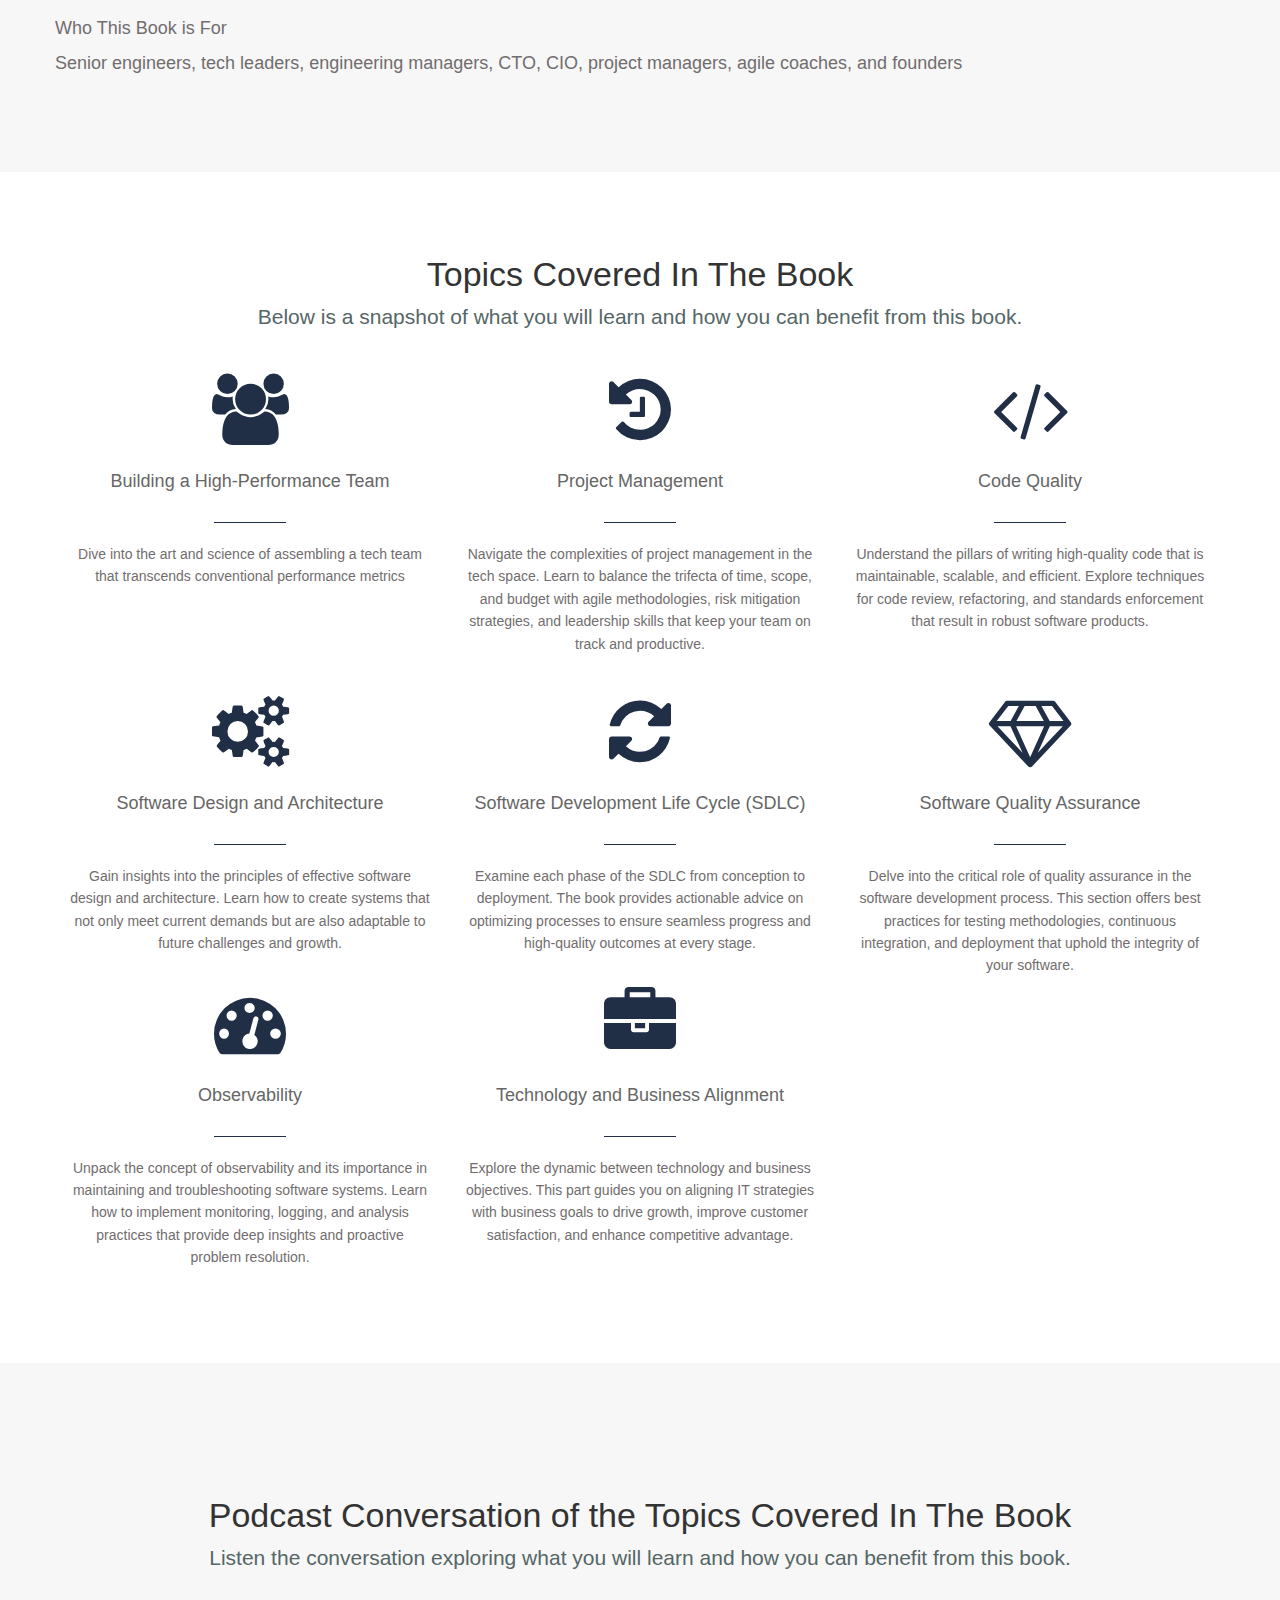
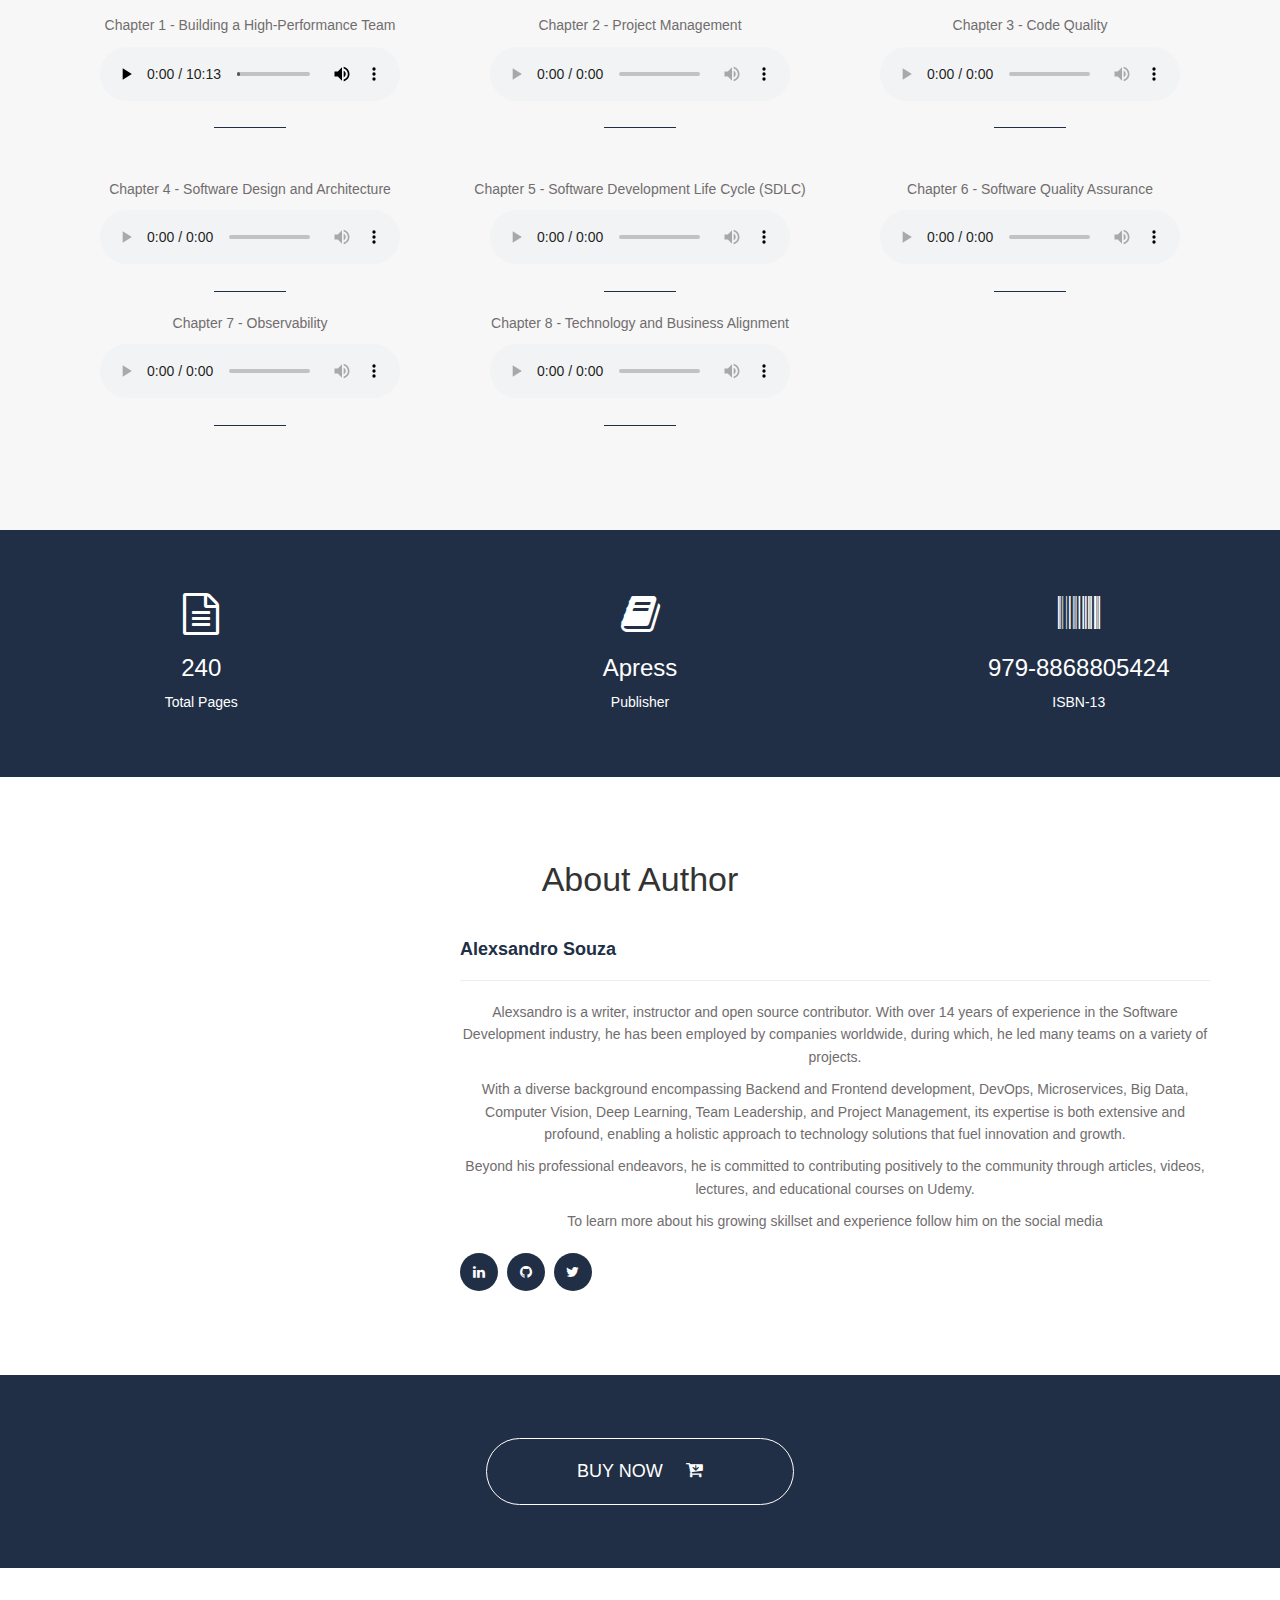
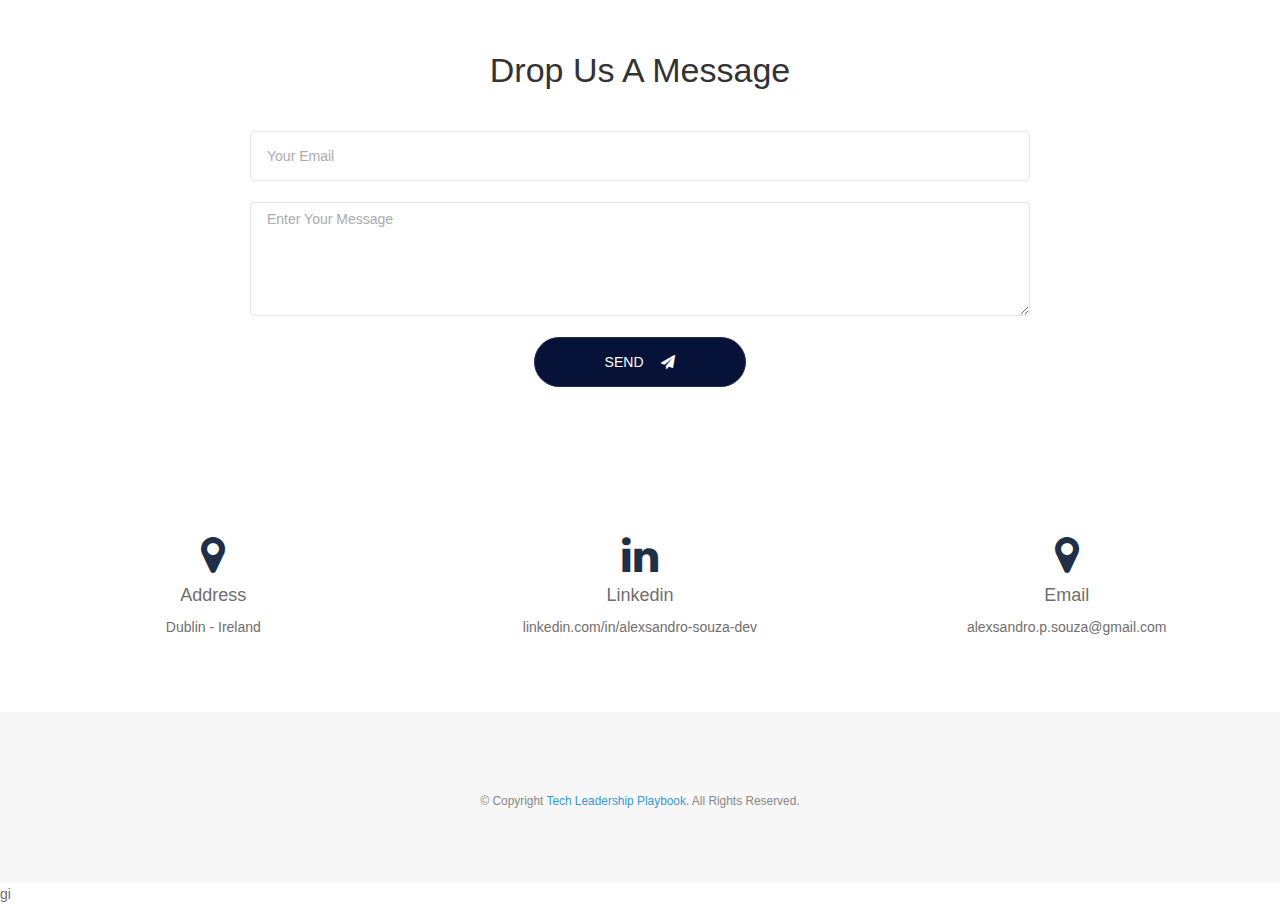
==== commit 8feb8b9a: "Add about this book section" ====
--- a/docs/index.html
+++ b/docs/index.html
@@ -119,11 +119,11 @@
                                     </header>
                                     <div class="fw-divider-space space-sm"></div>
 
-                                    <div class="text-left btn-inline">
-                                        <a href="https://www.amazon.co.uk/Tech-Leadership-Playbook-Sustaining-High-Impact/dp/B0D7S6KGG4?asin=B0D7S6KGG4&revisionId=&format=4&depth=1" target="_blank" class="btn btn-primary btn-lg" title="Read More">
-                                            <i class="pull-right fa fa-arrow-right"></i> Read More
-                                        </a>
-                                    </div>
+<!--                                    <div class="text-left btn-inline">-->
+<!--                                        <a href="https://www.amazon.co.uk/Tech-Leadership-Playbook-Sustaining-High-Impact/dp/B0D7S6KGG4?asin=B0D7S6KGG4&revisionId=&format=4&depth=1" target="_blank" class="btn btn-primary btn-lg" title="Read More">-->
+<!--                                            <i class="pull-right fa fa-arrow-right"></i> Read More-->
+<!--                                        </a>-->
+<!--                                    </div>-->
 
                                     <div class="text-left btn-inline"><a href="#" target="_self" class="btn btn-default btn-lg buy-temp" title="Buy Now">
                                         <i class="pull-right fa fa-cart-arrow-down"></i> Buy Now </a>
@@ -150,9 +150,58 @@
     </div>
 </div>
 
+<div id="about-book" class="section-warper">
+    <div class="fw-page-builder-content">
+        <section class="fw-main-row text-center section-spacing   auto " style="background: #F7F7F7">
+            <div>
+                <div class="fw-container" style="margin-top: 50px;">
+                    <div class="fw-row">
+                        <div class=" fw-col-md-12       wow fadeInUp animated" data-wow-offset="120" data-wow-duration="1.5s" style="visibility: visible; animation-duration: 1.5s; animation-name: fadeInUp;">
+                            <div class="fw-main-row">
+                                <div class="fw-col-inner">
+                                    <header class="fw-heading section-header heading-spacing fw-heading-h2 text-center wow fadeIn animated animated" data-wow-offset="120" data-wow-duration="1.5s" style="visibility: visible; animation-duration: 1.5s; animation-name: fadeIn;">
+                                        <h2 class="fw-special-title">About this book</h2>
+                                        <div class="fw-special-subtitle">Everything You Need to Know about Tech Leadership Playbook</div>
+                                    </header>
+                                </div>
+                            </div>
+                        </div>
+                    </div>
+                    <div class="fw-row" style="text-align: left; font-size: 18px;">
+                        <p>
+                            Immerse yourself in this indispensable resource for leaders tasked with the challenge of building or managing effective software development teams. This book is based on practical wisdom, offering actionable guidance to foster high-performing teams that excel in their projects.
+                        </p>
+                        <p>
+                            Despite the pivotal role leadership plays in a team's success, there aren't many companies that employ structured, best-practice-driven leadership methods. The core of the book covers several critical areas essential for any tech leader's success: building high-performance teams, project
+                            management, code quality, software design and architecture, software development life cycle (SDLC), software quality assurance, observability, technology and business alignment
+                        </p>
+                        <p>
+                            The relevance of structured, principled leadership in tech has never been more important. Tech Leadership Playbook aims to equip leaders with the knowledge and tools necessary to navigate the challenges of evolving business successfully.
+                        </p>
+                        <br>
+                        <h4>What You Will Learn</h4>
+                        <ul>
+                            <li>Establish industry-proven strategies for building and sustaining high-performance teams</li>
+                            <li>Empower teams through mission driven ownership and autonomy</li>
+                            <li>Reduce development cost through effective leadership</li>
+                            <li>Implement real Agile project management culture</li>
+                            <li>Gain a solid understanding of different software design architectures</li>
+                            <li>Leverage architectural principles to design robust and maintainable software systems</li>
+                            <li>Improve Code Quality with strategic SDLC practices</li>
+                        </ul>
+                        <br>
+                        <h4>Who This Book is For</h4>
+                        <p>Senior engineers, tech leaders, engineering managers, CTO, CIO, project managers, agile coaches, and founders</p>
+                    </div>
+                </div>
+            </div>
+        </section>
+    </div>
+</div>
+
 <div id="features" class="section-warper">
     <div class="fw-page-builder-content">
-        <section class="fw-main-row text-center section-spacing   auto " style="background: #F7F7F7">
+        <section class="fw-main-row text-center section-spacing   auto ">
             <div>
                 <div class="fw-container">
                     <div class="fw-row">
@@ -294,7 +343,7 @@
 
 <div id="podcasts" class="section-warper">
     <div class="fw-page-builder-content">
-        <section class="fw-main-row text-center section-spacing   auto " style="background: #F7F7F7">
+        <section class="fw-main-row text-center section-spacing   auto "  style="background: #F7F7F7">
             <div>
                 <div class="fw-container" style="margin-top: 50px;">
                     <div class="fw-row">
@@ -650,6 +699,8 @@
 <!--        </section>-->
 <!--    </div>-->
 <!--</div>-->
+
+
 <!--<div id="pricing" class="section-warper">-->
 <!--    <div class="fw-page-builder-content">-->
 <!--        <section id="section-66073d961eb3f" class="fw-main-row text-center section-spacing   auto " style="background-color:#f7f7f7;  ">-->
@@ -884,7 +935,8 @@
             </div>
         </div>
     </div>
-</footer>gi
+</footer>
+gi
 <script src="https://www.google.com/recaptcha/api.js" async defer></script>
 <script type="text/javascript" src="https://cdn.jsdelivr.net/npm/@emailjs/browser@4/dist/email.min.js"></script>
 <script type="text/javascript">
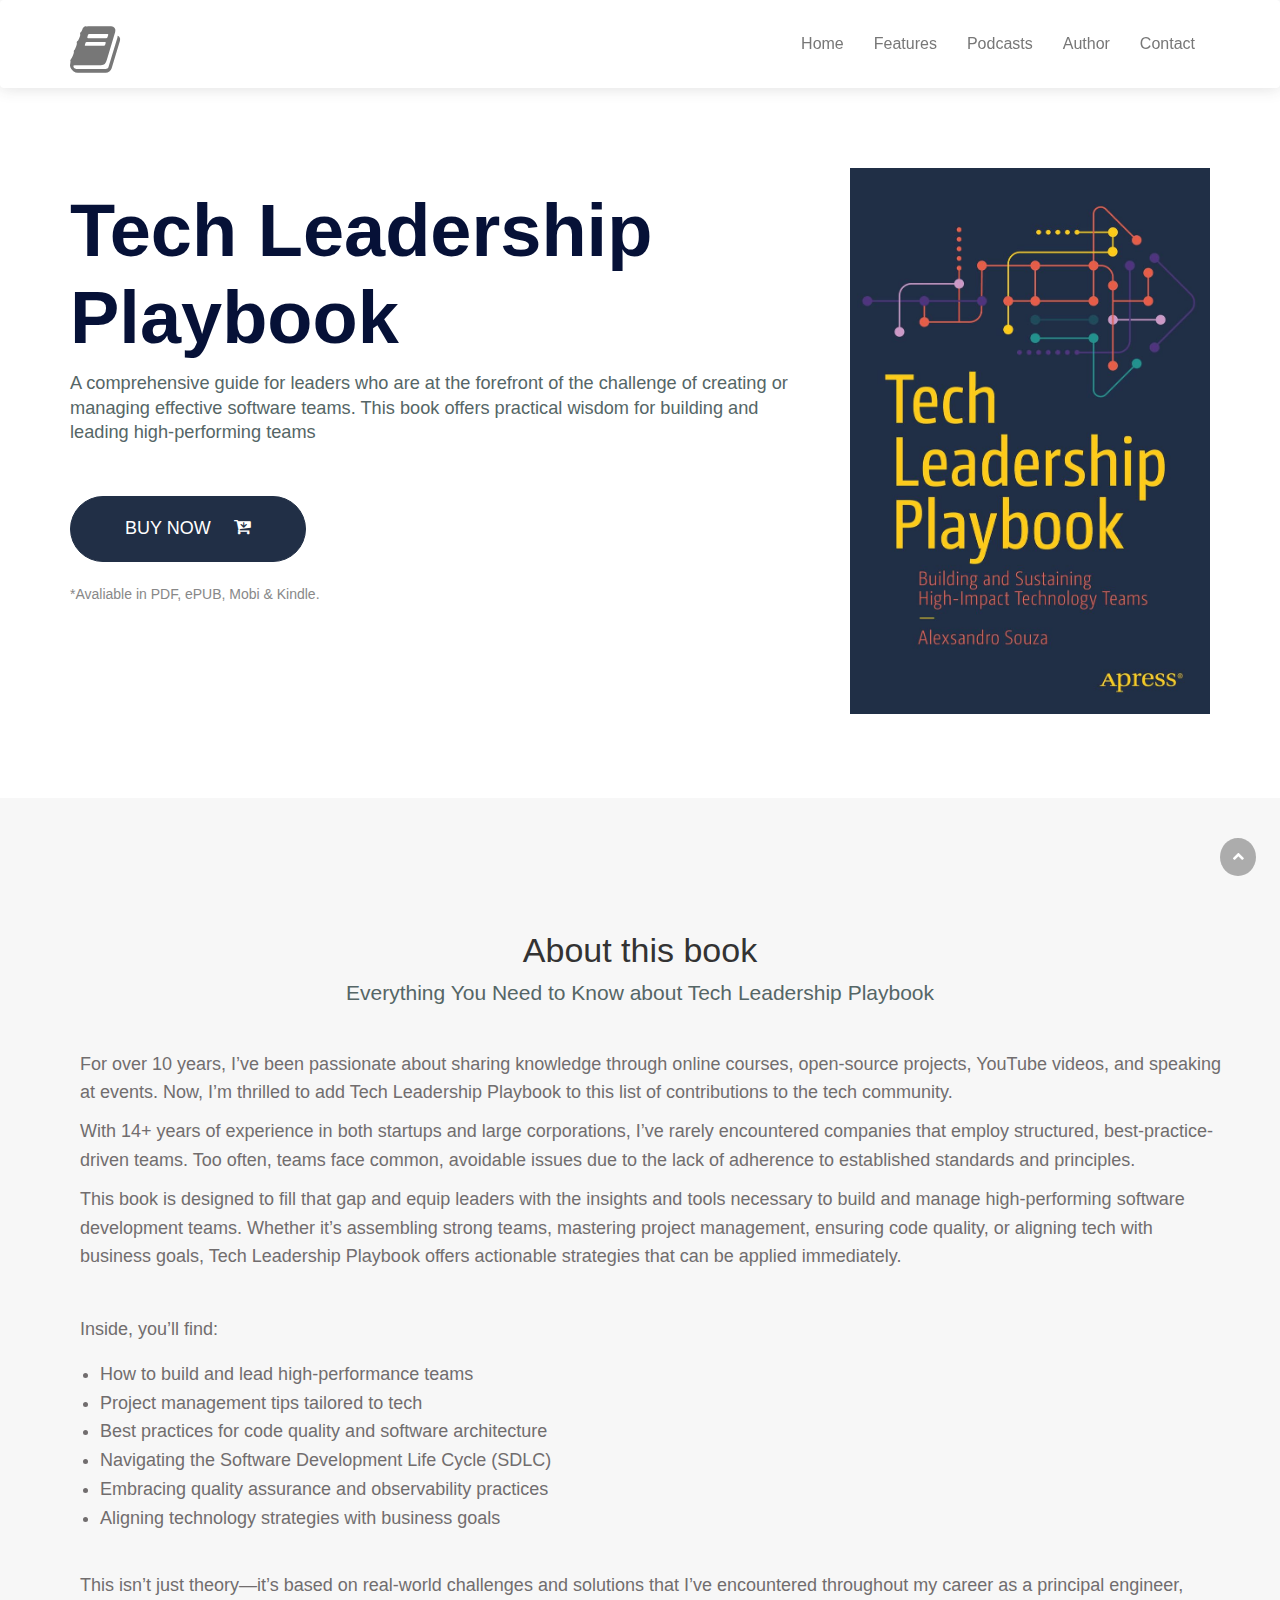
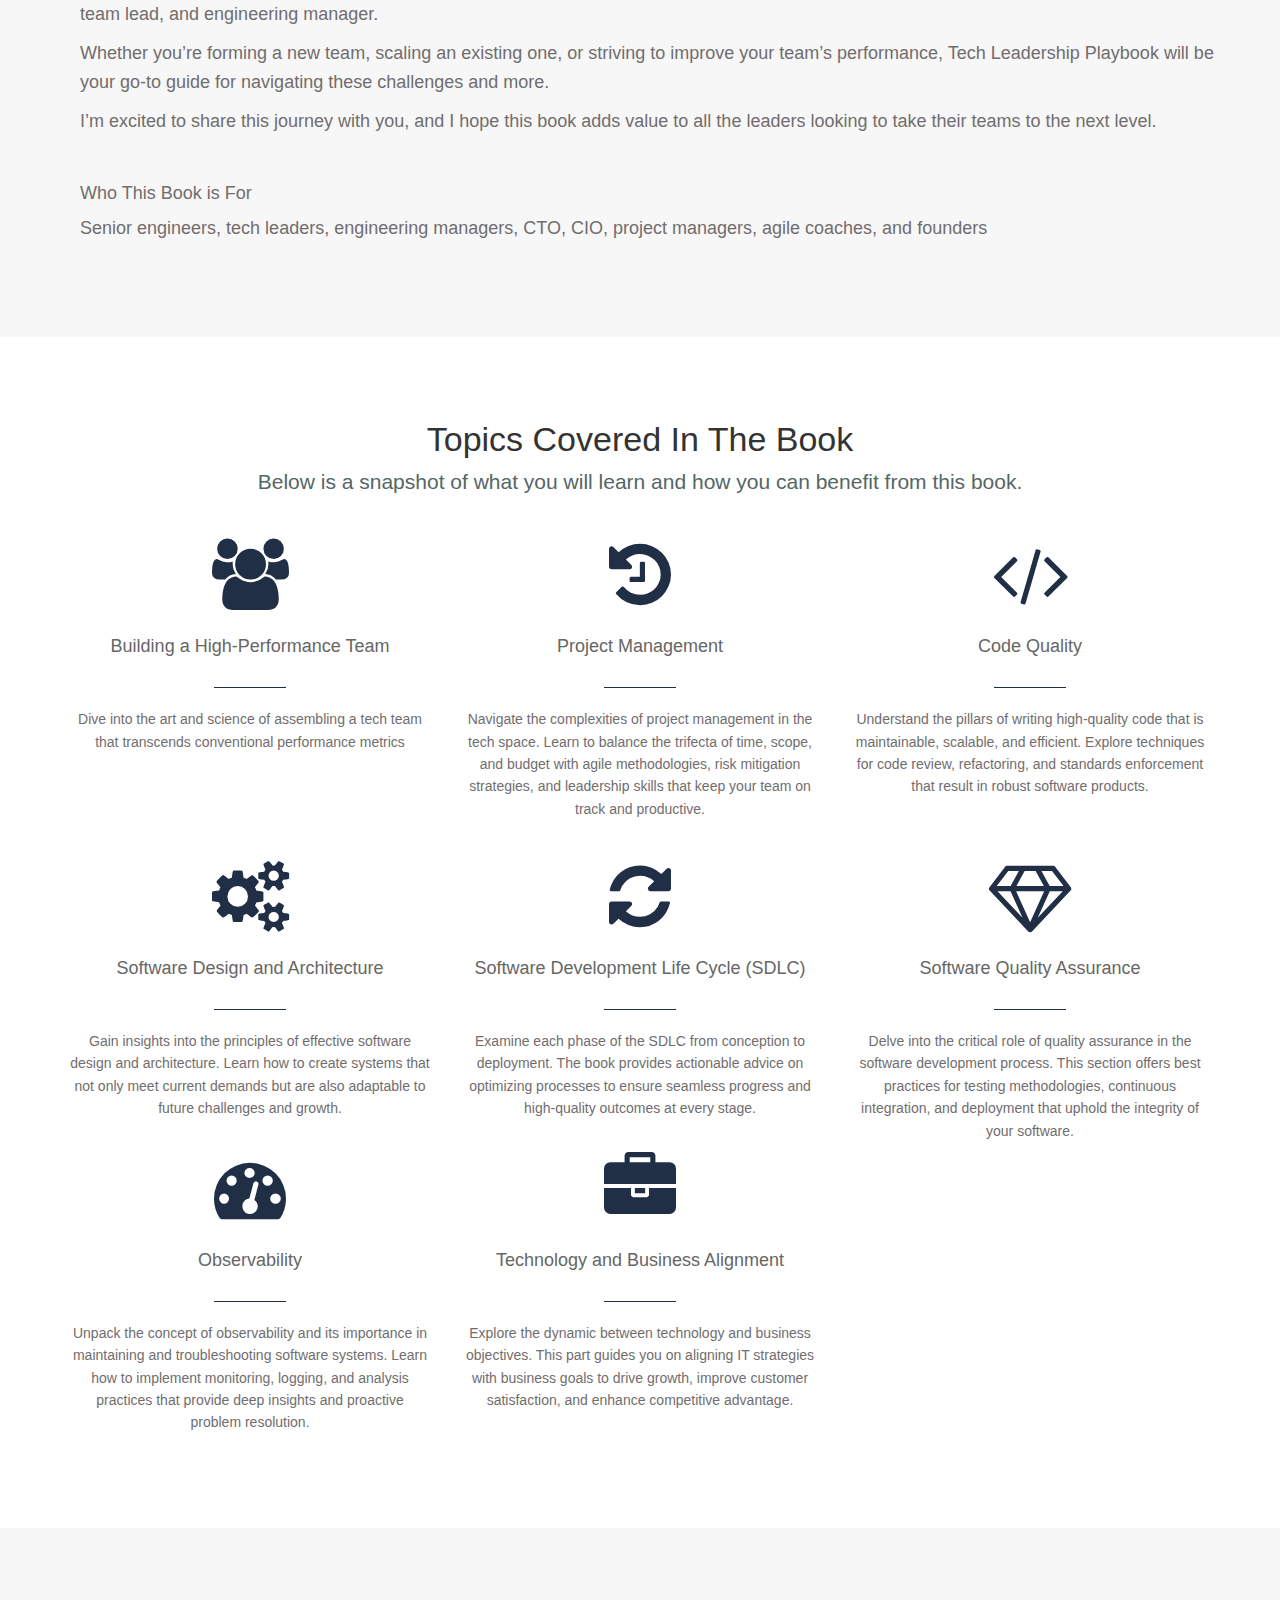
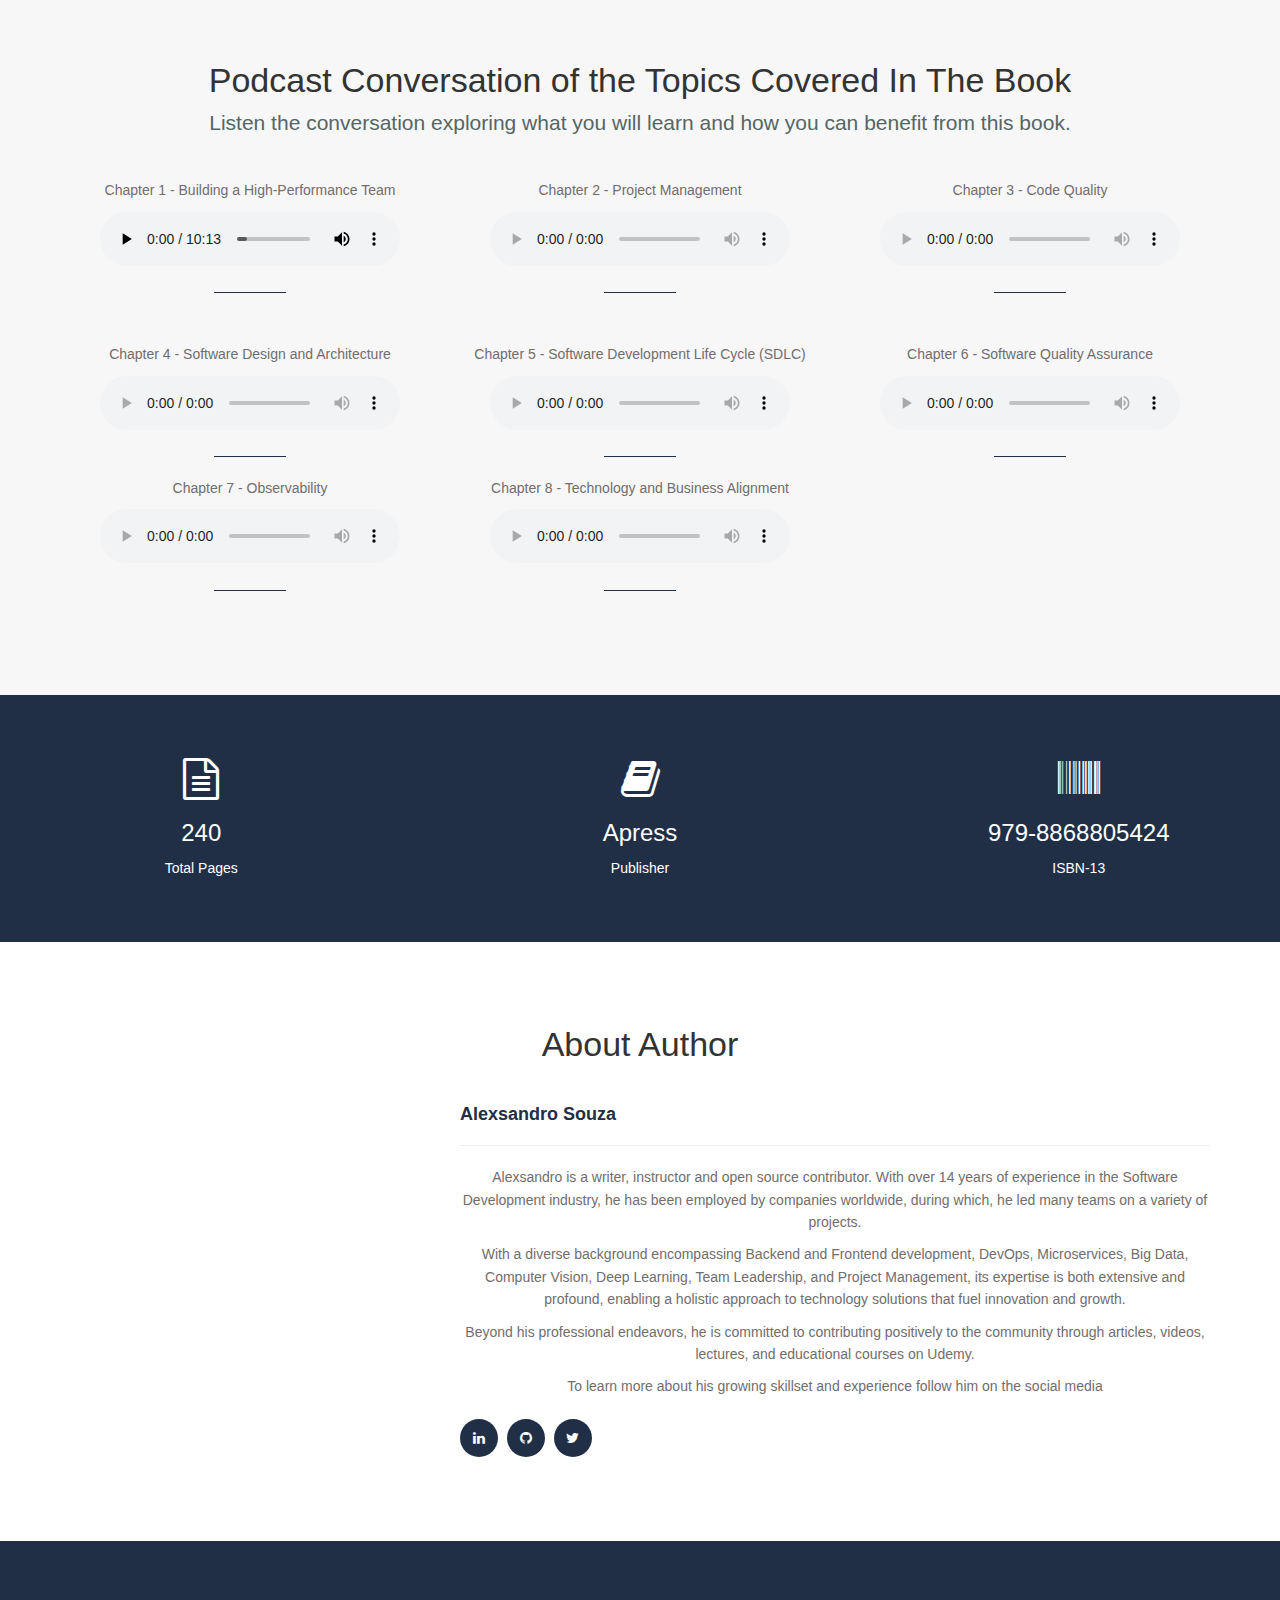
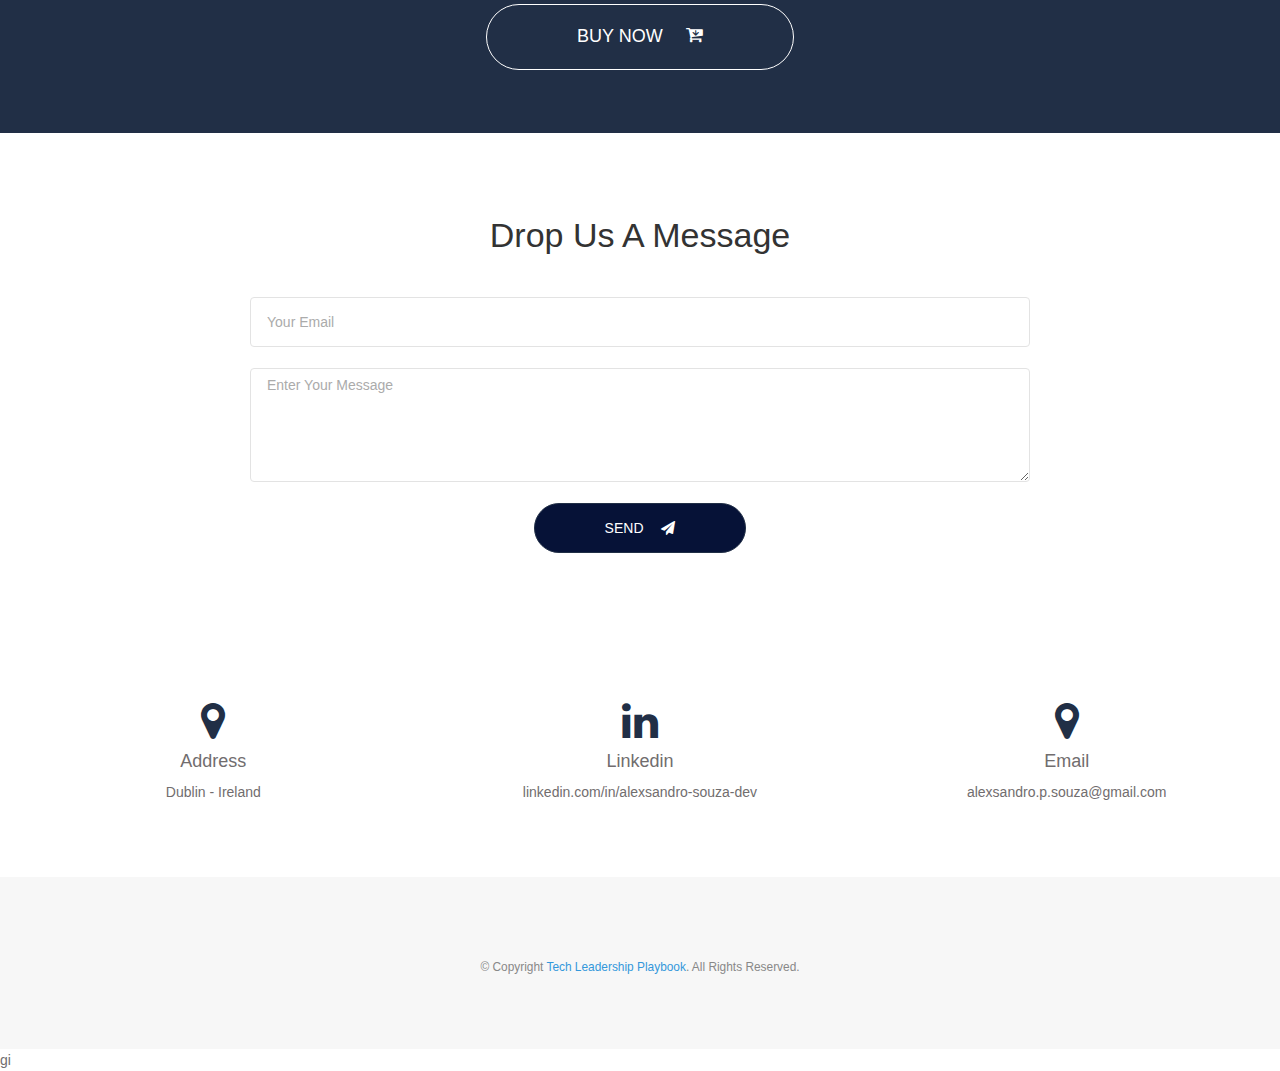
==== commit 7c290ced: "Update the chapter 4 podcast" ====
--- a/docs/index.html
+++ b/docs/index.html
@@ -82,18 +82,18 @@
         </div>
         <div id="bs-navbar-collapse-1" class="collapse navbar-collapse">
             <ul id="menu-header" class="nav navbar-nav navbar-right">
-                <li id="menu-item-9" class="menu-item menu-item-type-post_type menu-item-object-page menu-item-home current-menu-item page_item page-item-7 current_page_item menu-item-on active"><a title="Home" href="#home">Home</a></li>
-                <li id="menu-item-57" class="menu-item menu-item-type-post_type menu-item-object-page menu-item-on"><a title="Features" href="index.html#features">Features</a></li>
-                <li id="menu-item-58" class="menu-item menu-item-type-post_type menu-item-object-page menu-item-on"><a title="Podcasts" href="index.html#podcasts">Podcasts</a></li>
+                <li id="menu-item-9" class="menu-item"><a title="Home" href="#home">Home</a></li>
+                <li id="menu-item-57" class="menu-item"><a title="Features" href="index.html#features">Features</a></li>
+                <li id="menu-item-58" class="menu-item"><a title="Podcasts" href="index.html#podcasts">Podcasts</a></li>
                 <!--                <li id="menu-item-91" class="menu-item menu-item-type-post_type menu-item-object-page menu-item-on"><a title="Reviews" href="#reviews">Reviews</a></li>-->
-                <li id="menu-item-102" class="menu-item menu-item-type-post_type menu-item-object-page menu-item-on"><a title="Subscribe" href="index.html#subscribe">Subscribe</a></li>
-                <li id="menu-item-112" class="menu-item menu-item-type-post_type menu-item-object-page menu-item-on"><a title="Pricing" href="index.html#pricing">Pricing</a></li>
-                <li id="menu-item-138" class="menu-item menu-item-type-post_type menu-item-object-page menu-item-on"><a title="Author" href="index.html#author">Author</a></li>
-                <li id="menu-item-233" class="menu-item menu-item-type-post_type menu-item-object-page menu-item-on"><a title="Contact" href="index.html#contact">Contact</a></li>
+<!--                <li id="menu-item-102" class="menu-item menu-item-type-post_type menu-item-object-page menu-item-on"><a title="Subscribe" href="index.html#subscribe">Subscribe</a></li>-->
+<!--                <li id="menu-item-112" class="menu-item menu-item-type-post_type menu-item-object-page menu-item-on"><a title="Pricing" href="index.html#pricing">Pricing</a></li>-->
+                <li id="menu-item-138" class="menu-item"><a title="Author" href="index.html#author">Author</a></li>
+                <li id="menu-item-233" class="menu-item"><a title="Contact" href="index.html#contact">Contact</a></li>
                 <!--                <li id="menu-item-505" class="menu-item menu-item-type-custom menu-item-object-custom menu-item-has-children menu-item- dropdown"><a title="text" href="#" data-toggle="dropdown" class="dropdown-toggle" aria-haspopup="true">text <span class="caret"></span></a>-->
-                <ul role="menu" class="dropdown-menu">
-                    <li id="menu-item-460" class="menu-item menu-item-type-post_type menu-item-object-page menu-item-no"><a title="Elements" href="elements/">Elements</a></li>
-                </ul>
+<!--                <ul role="menu" class="dropdown-menu">-->
+<!--                    <li id="menu-item-460" class="menu-item menu-item-type-post_type menu-item-object-page menu-item-no"><a title="Elements" href="elements/">Elements</a></li>-->
+<!--                </ul>-->
                 </li>
                 <!--                <li><a href="#" class="btn btn-primary hollow">Buy Now</a></li>-->
             </ul>
@@ -167,28 +167,35 @@
                             </div>
                         </div>
                     </div>
-                    <div class="fw-row" style="text-align: left; font-size: 18px;">
+                    <div class="fw-row" style="text-align: left; font-size: 18px; margin-left: 10px;">
                         <p>
-                            Immerse yourself in this indispensable resource for leaders tasked with the challenge of building or managing effective software development teams. This book is based on practical wisdom, offering actionable guidance to foster high-performing teams that excel in their projects.
+                            For over 10 years, I’ve been passionate about sharing knowledge through online courses, open-source projects, YouTube videos, and speaking at events. Now, I’m thrilled to add Tech Leadership Playbook to this list of contributions to the tech community.
                         </p>
                         <p>
-                            Despite the pivotal role leadership plays in a team's success, there aren't many companies that employ structured, best-practice-driven leadership methods. The core of the book covers several critical areas essential for any tech leader's success: building high-performance teams, project
-                            management, code quality, software design and architecture, software development life cycle (SDLC), software quality assurance, observability, technology and business alignment
+                            With 14+ years of experience in both startups and large corporations, I’ve rarely encountered companies that employ structured,
+                            best-practice-driven teams. Too often, teams face common, avoidable issues due to the lack of adherence to established standards and principles.
                         </p>
                         <p>
-                            The relevance of structured, principled leadership in tech has never been more important. Tech Leadership Playbook aims to equip leaders with the knowledge and tools necessary to navigate the challenges of evolving business successfully.
+                            This book is designed to fill that gap and equip leaders with the insights and tools necessary to build and manage high-performing software development teams. Whether it’s assembling strong teams, mastering project management, ensuring code quality, or aligning tech with business goals, Tech Leadership Playbook offers actionable strategies that can be applied immediately.
                         </p>
                         <br>
-                        <h4>What You Will Learn</h4>
-                        <ul>
-                            <li>Establish industry-proven strategies for building and sustaining high-performance teams</li>
-                            <li>Empower teams through mission driven ownership and autonomy</li>
-                            <li>Reduce development cost through effective leadership</li>
-                            <li>Implement real Agile project management culture</li>
-                            <li>Gain a solid understanding of different software design architectures</li>
-                            <li>Leverage architectural principles to design robust and maintainable software systems</li>
-                            <li>Improve Code Quality with strategic SDLC practices</li>
+                        <h4>Inside, you’ll find:</h4>
+                        <ul style="list-style: disc; padding: 10px 20px;">
+                            <li>How to build and lead high-performance teams</li>
+                            <li>Project management tips tailored to tech</li>
+                            <li>Best practices for code quality and software architecture</li>
+                            <li>Navigating the Software Development Life Cycle (SDLC)</li>
+                            <li>Embracing quality assurance and observability practices</li>
+                            <li>Aligning technology strategies with business goals</li>
                         </ul>
+                        <br>
+                        <p>
+                            This isn’t just theory—it’s based on real-world challenges and solutions that I’ve encountered throughout my career as a principal engineer, team lead, and engineering manager.
+                        </p>
+                        <p>
+                            Whether you’re forming a new team, scaling an existing one, or striving to improve your team’s performance, Tech Leadership Playbook will be your go-to guide for navigating these challenges and more.
+                        </p>
+                        <p>I’m excited to share this journey with you, and I hope this book adds value to all the leaders looking to take their teams to the next level.</p>
                         <br>
                         <h4>Who This Book is For</h4>
                         <p>Senior engineers, tech leaders, engineering managers, CTO, CIO, project managers, agile coaches, and founders</p>
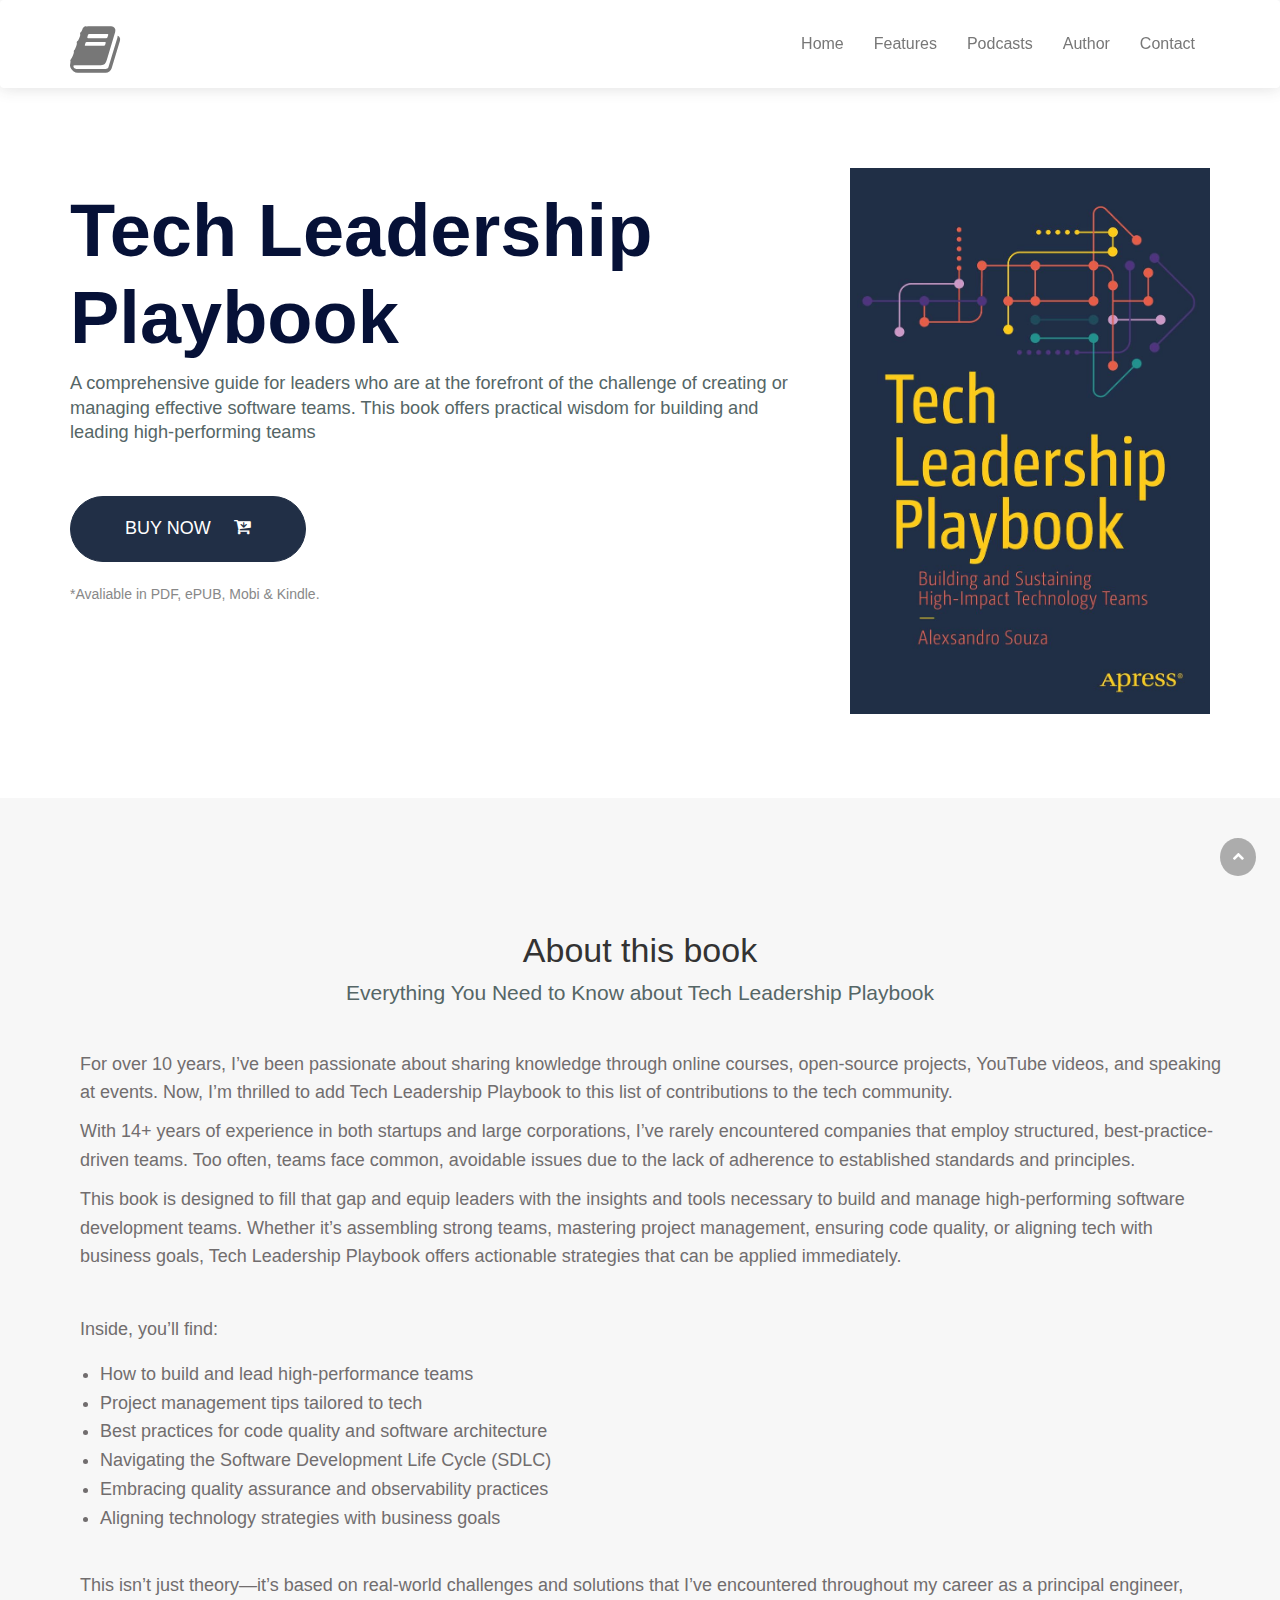
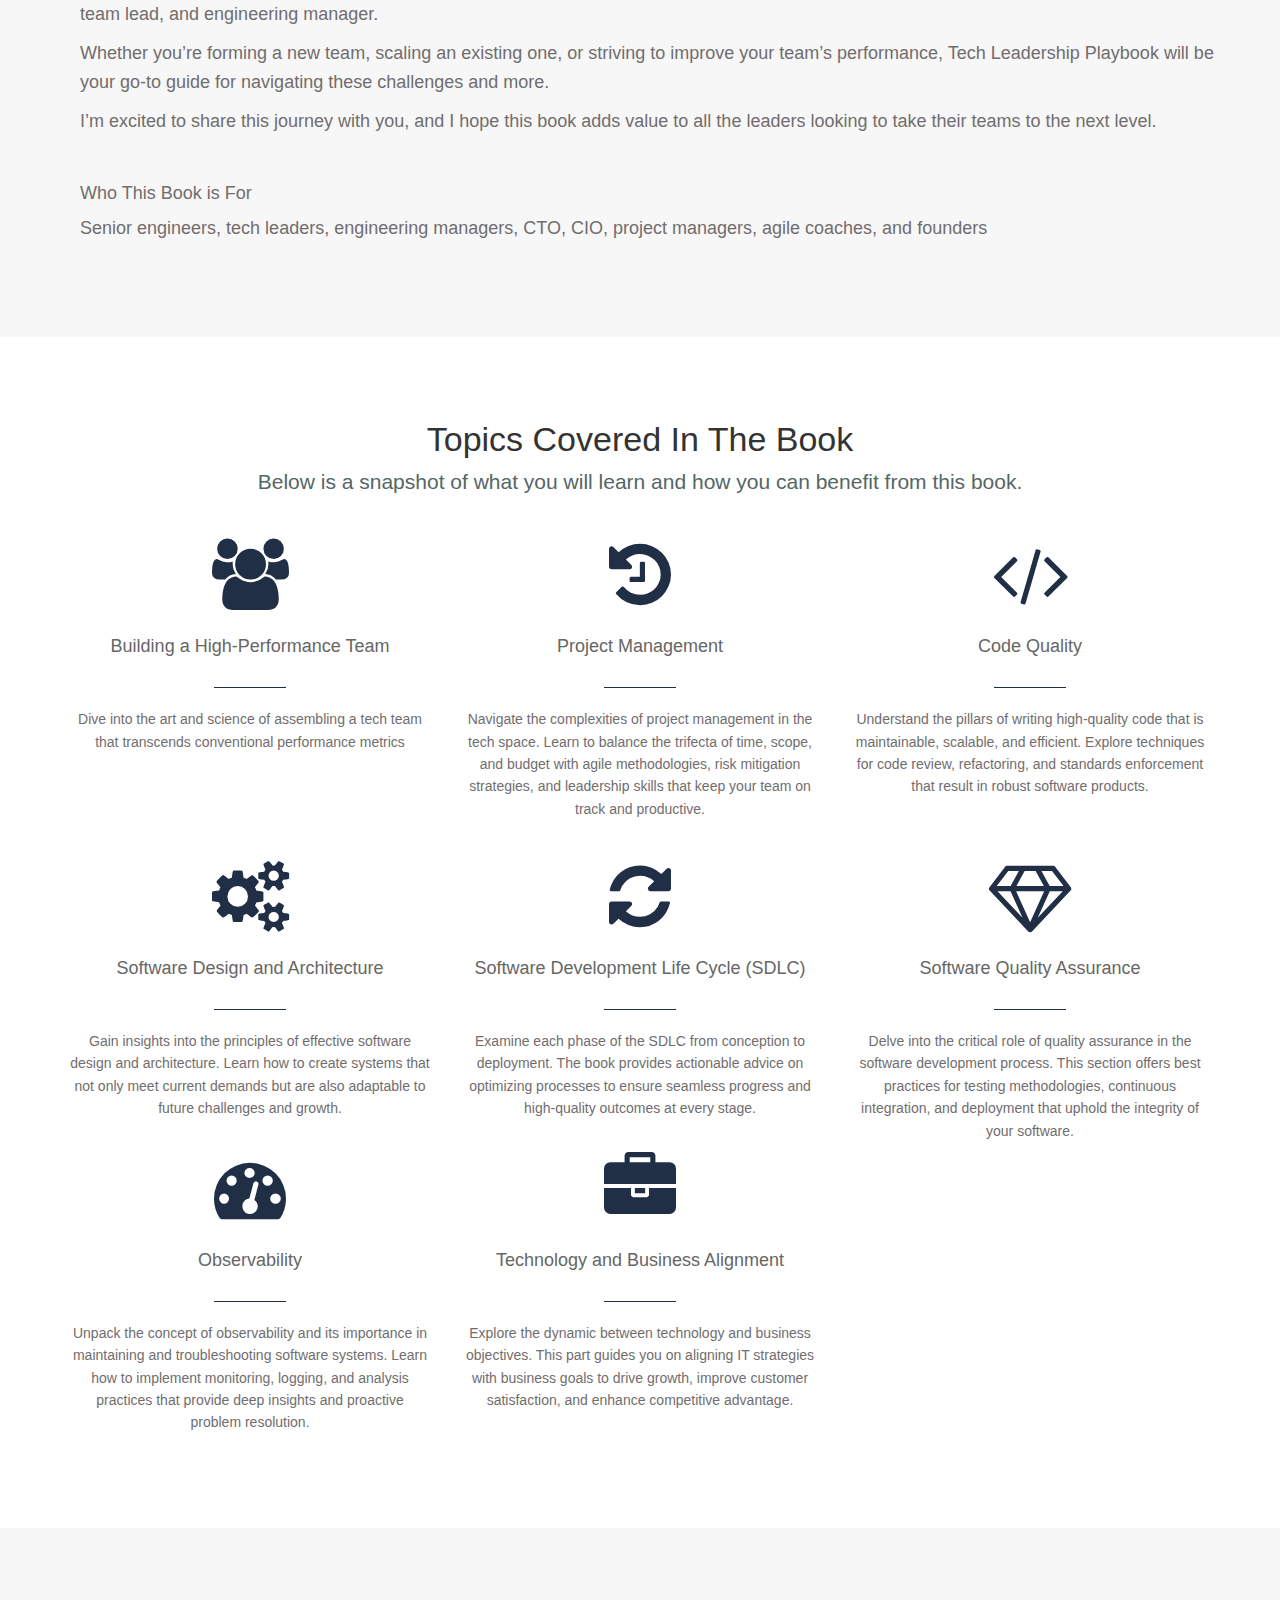
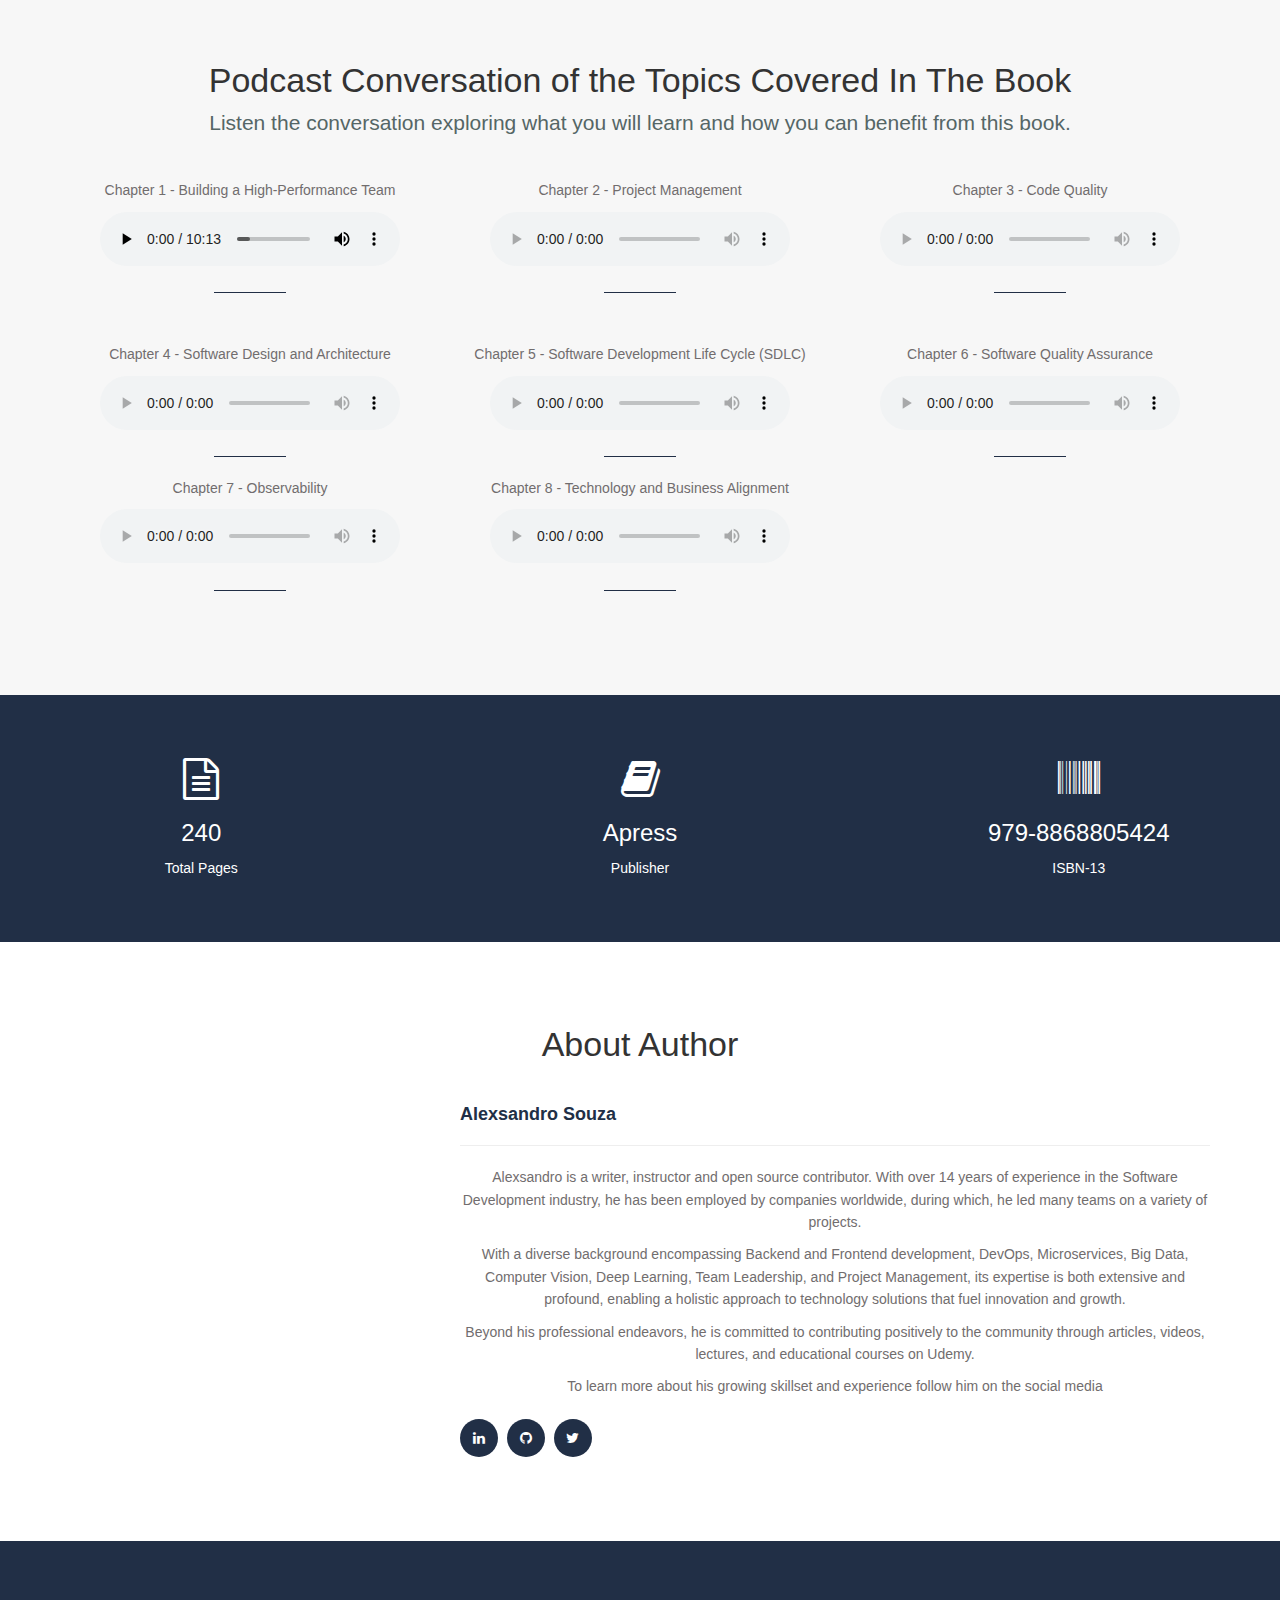
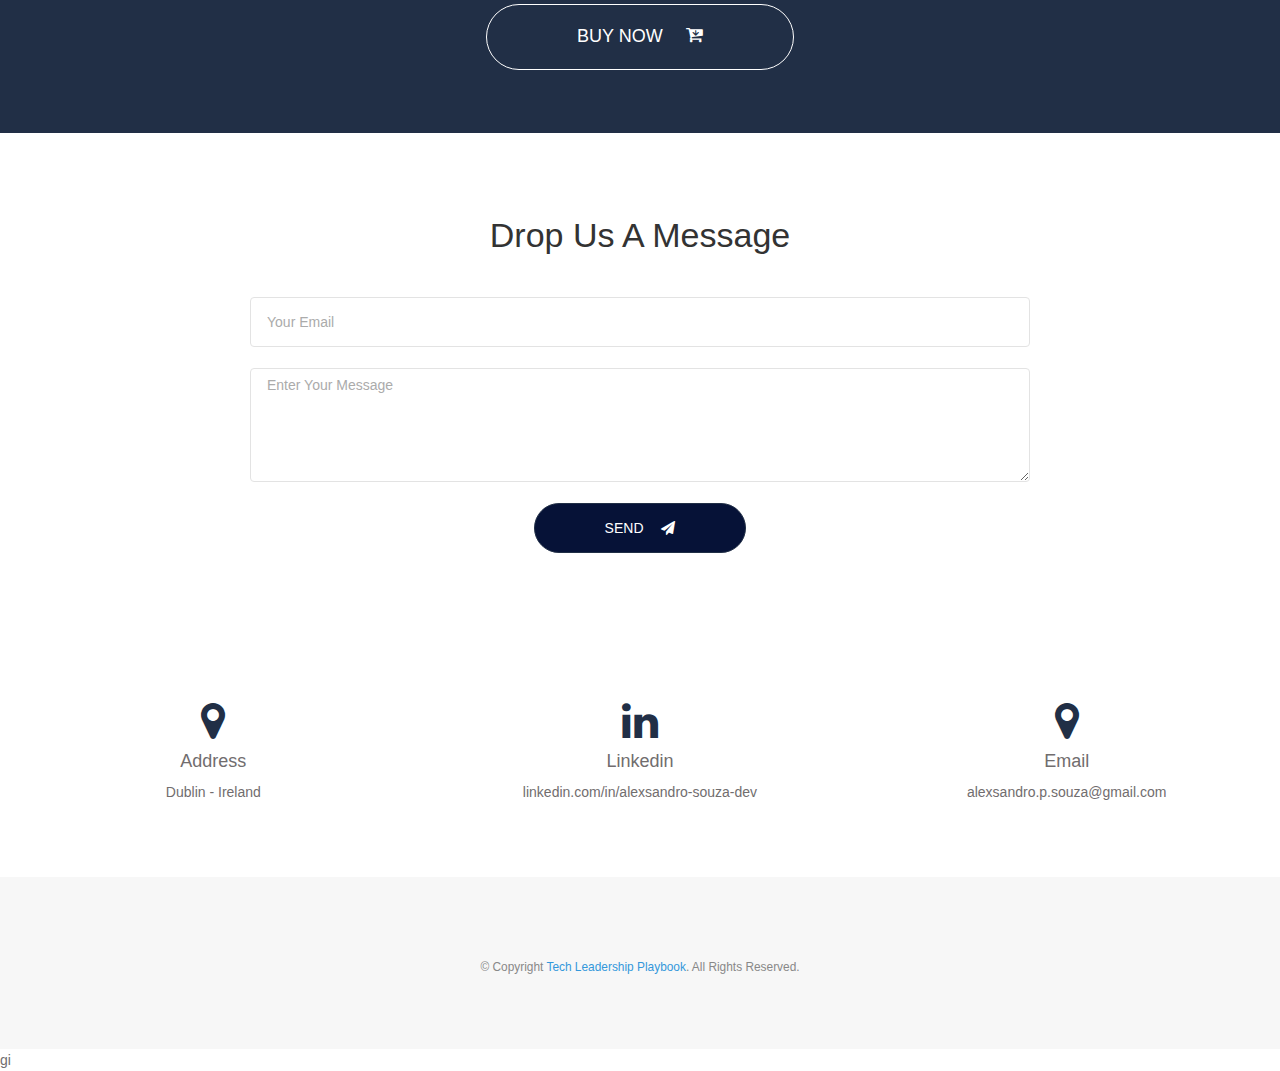
==== commit 55ea8946: "Add discount code" ====
--- a/docs/index.html
+++ b/docs/index.html
@@ -974,7 +974,8 @@
         document.querySelectorAll('.buy-temp').forEach(item => {
             item.addEventListener('click', event => {
                 event.preventDefault();
-                location.href = "https://www.amazon.co.uk/Tech-Leadership-Playbook-Sustaining-High-Impact/dp/B0D7S6KGG4";
+                window.alert("Use the discount code: TechLeadership to get 20% off on the book price. Click OK to be redirected to the website.");
+                location.href = "https://link.springer.com/book/10.1007/979-8-8688-0543-1";
             });
         });
 
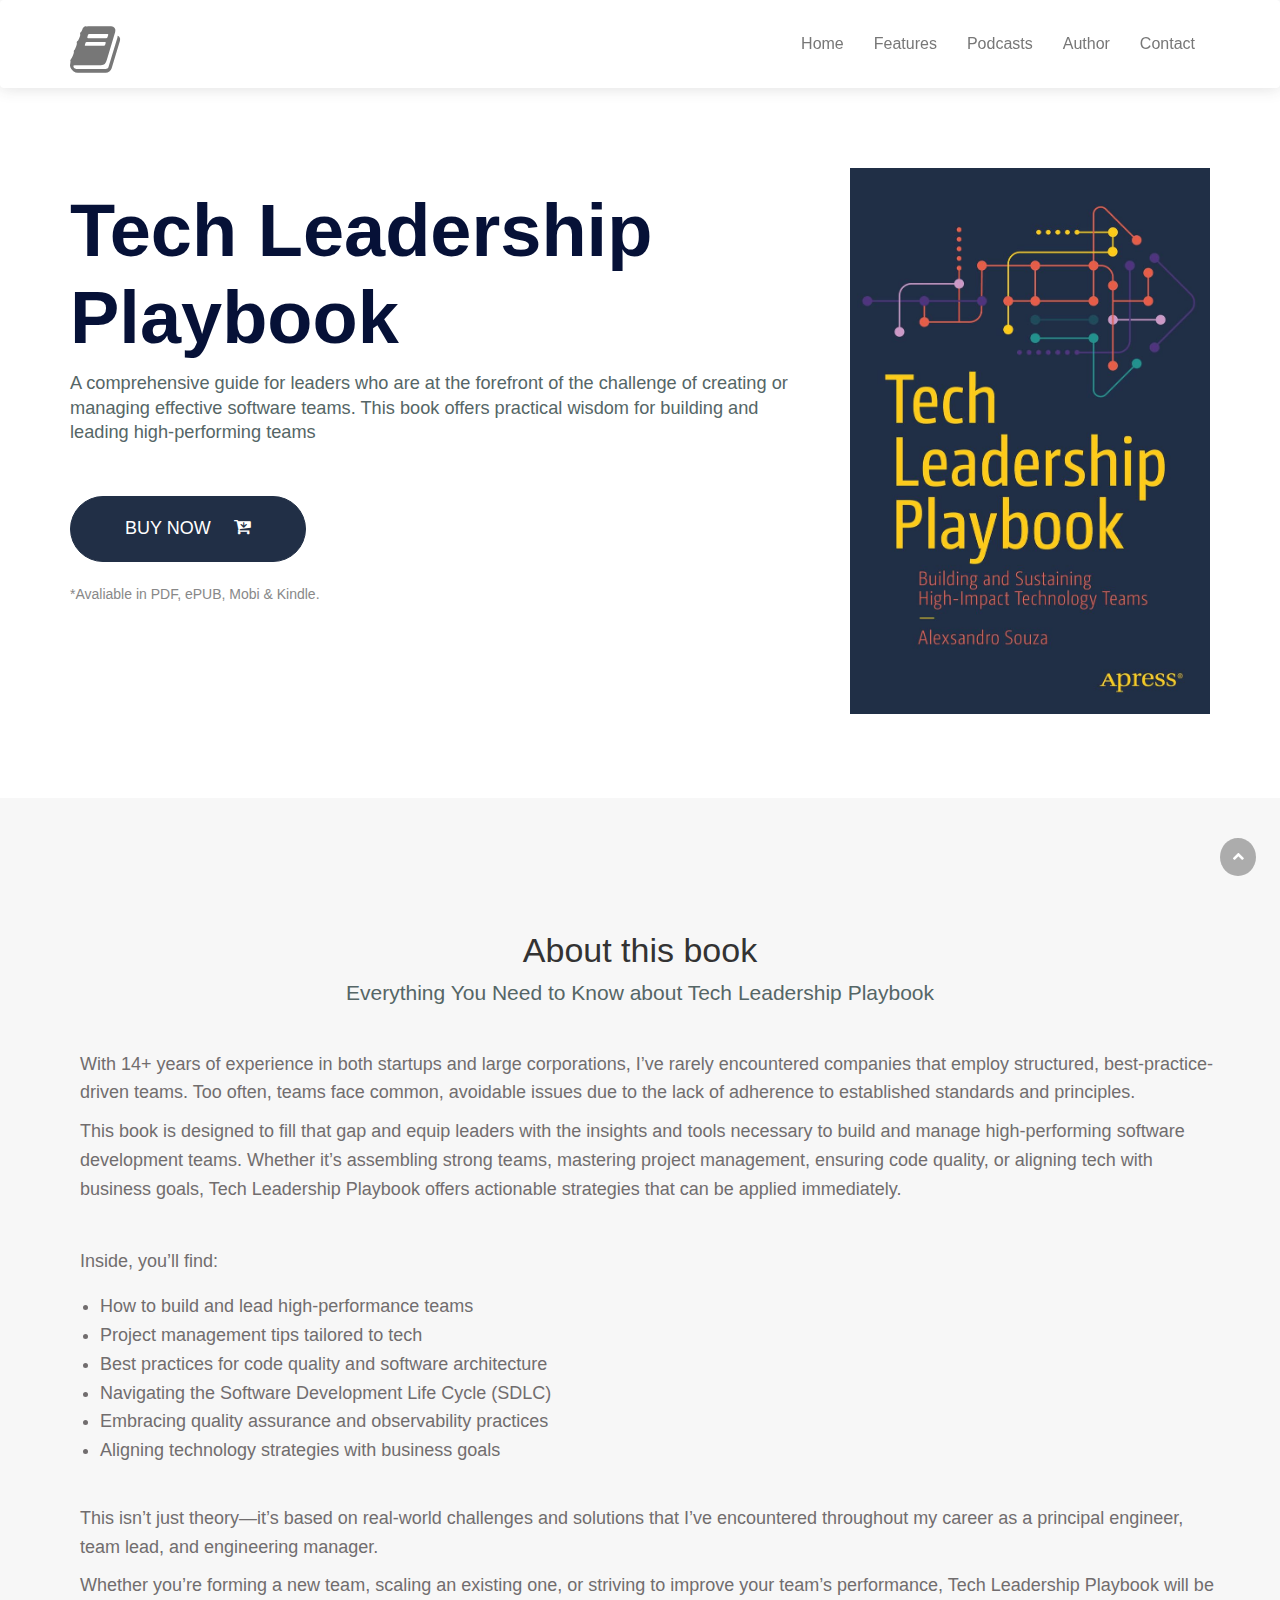
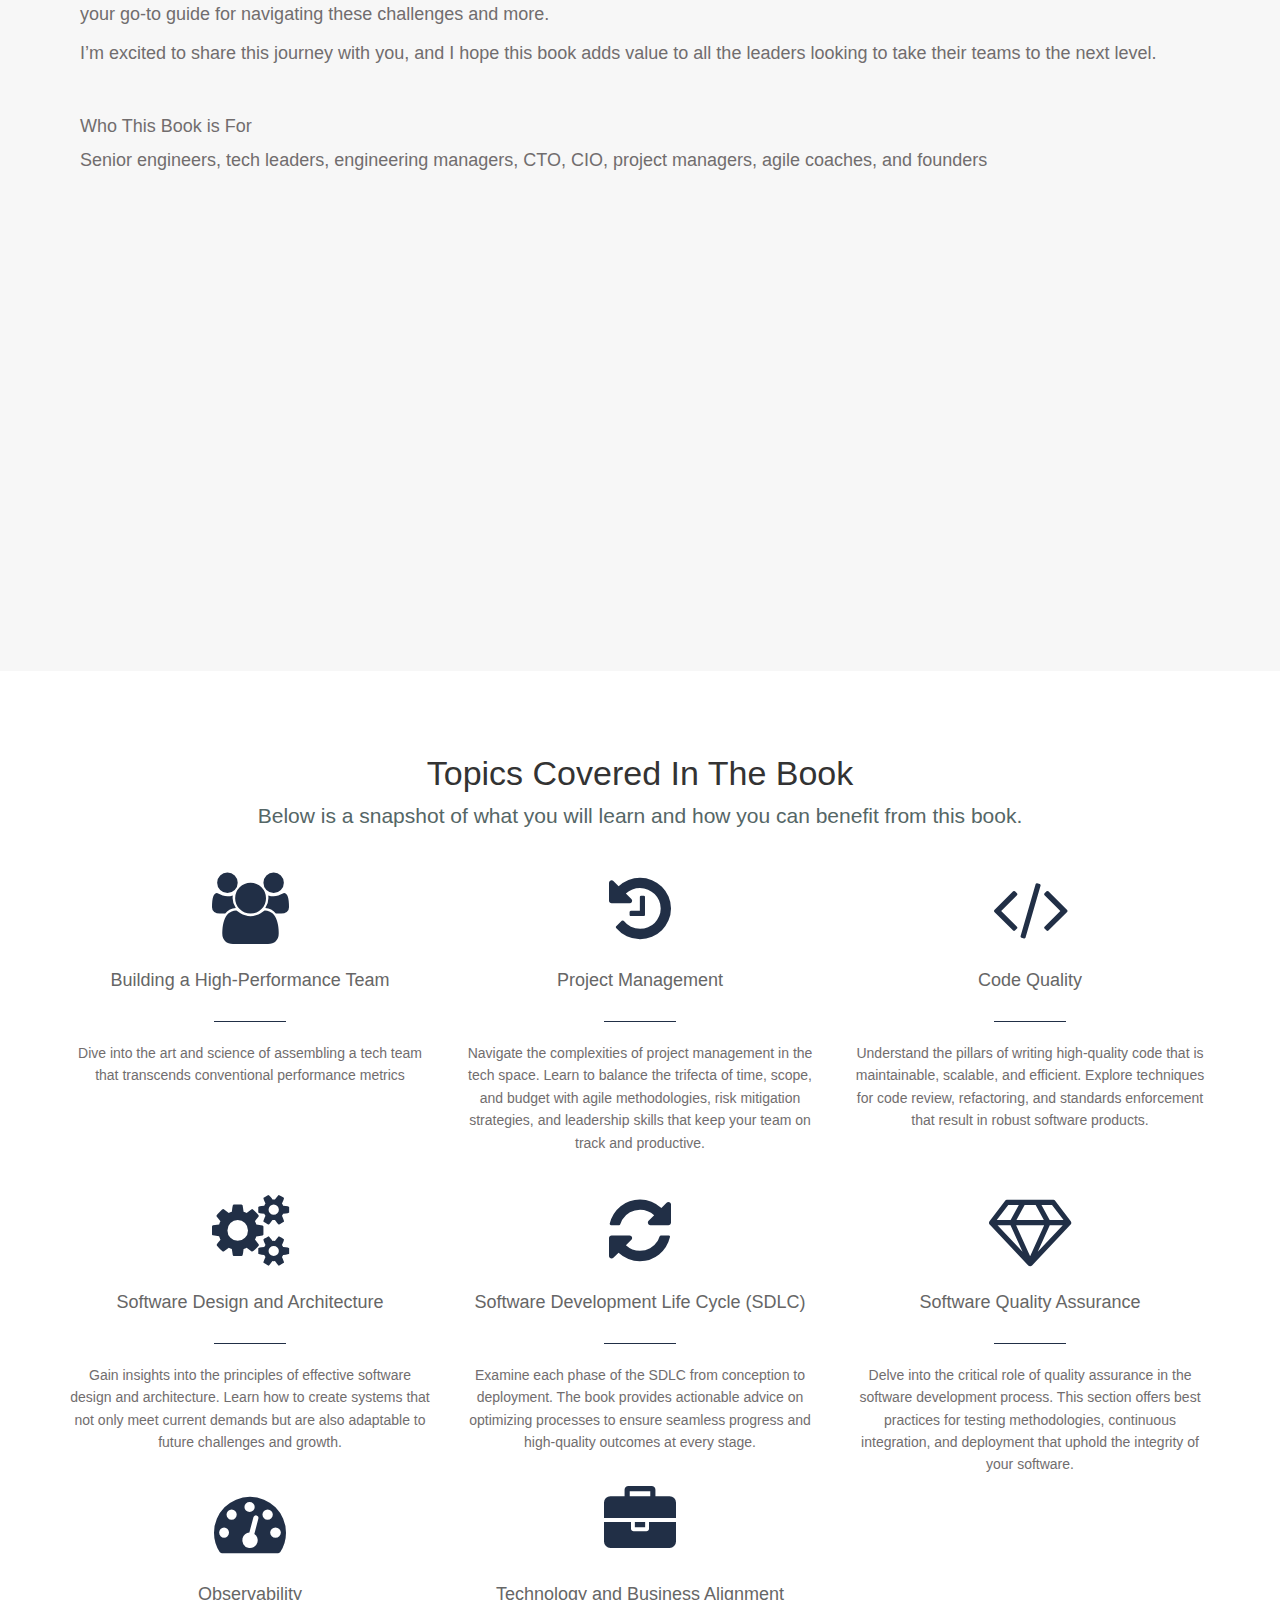
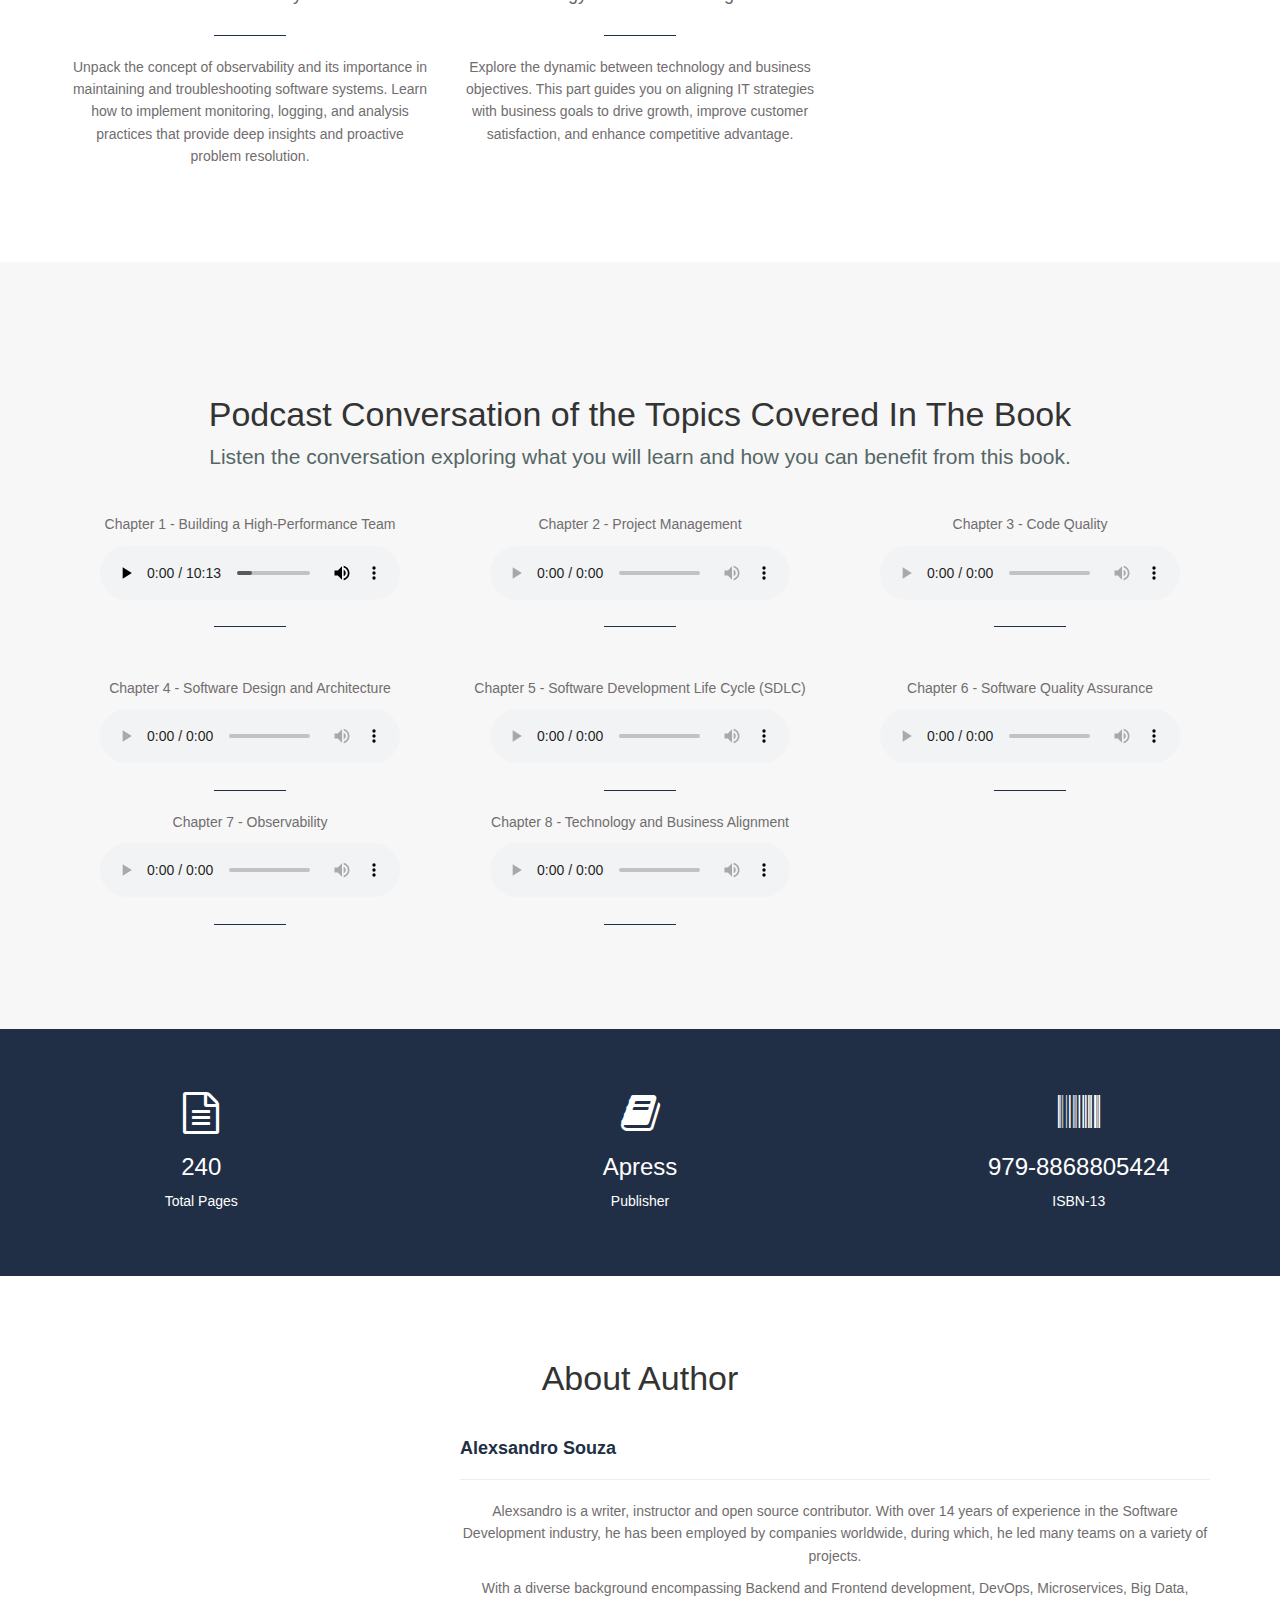
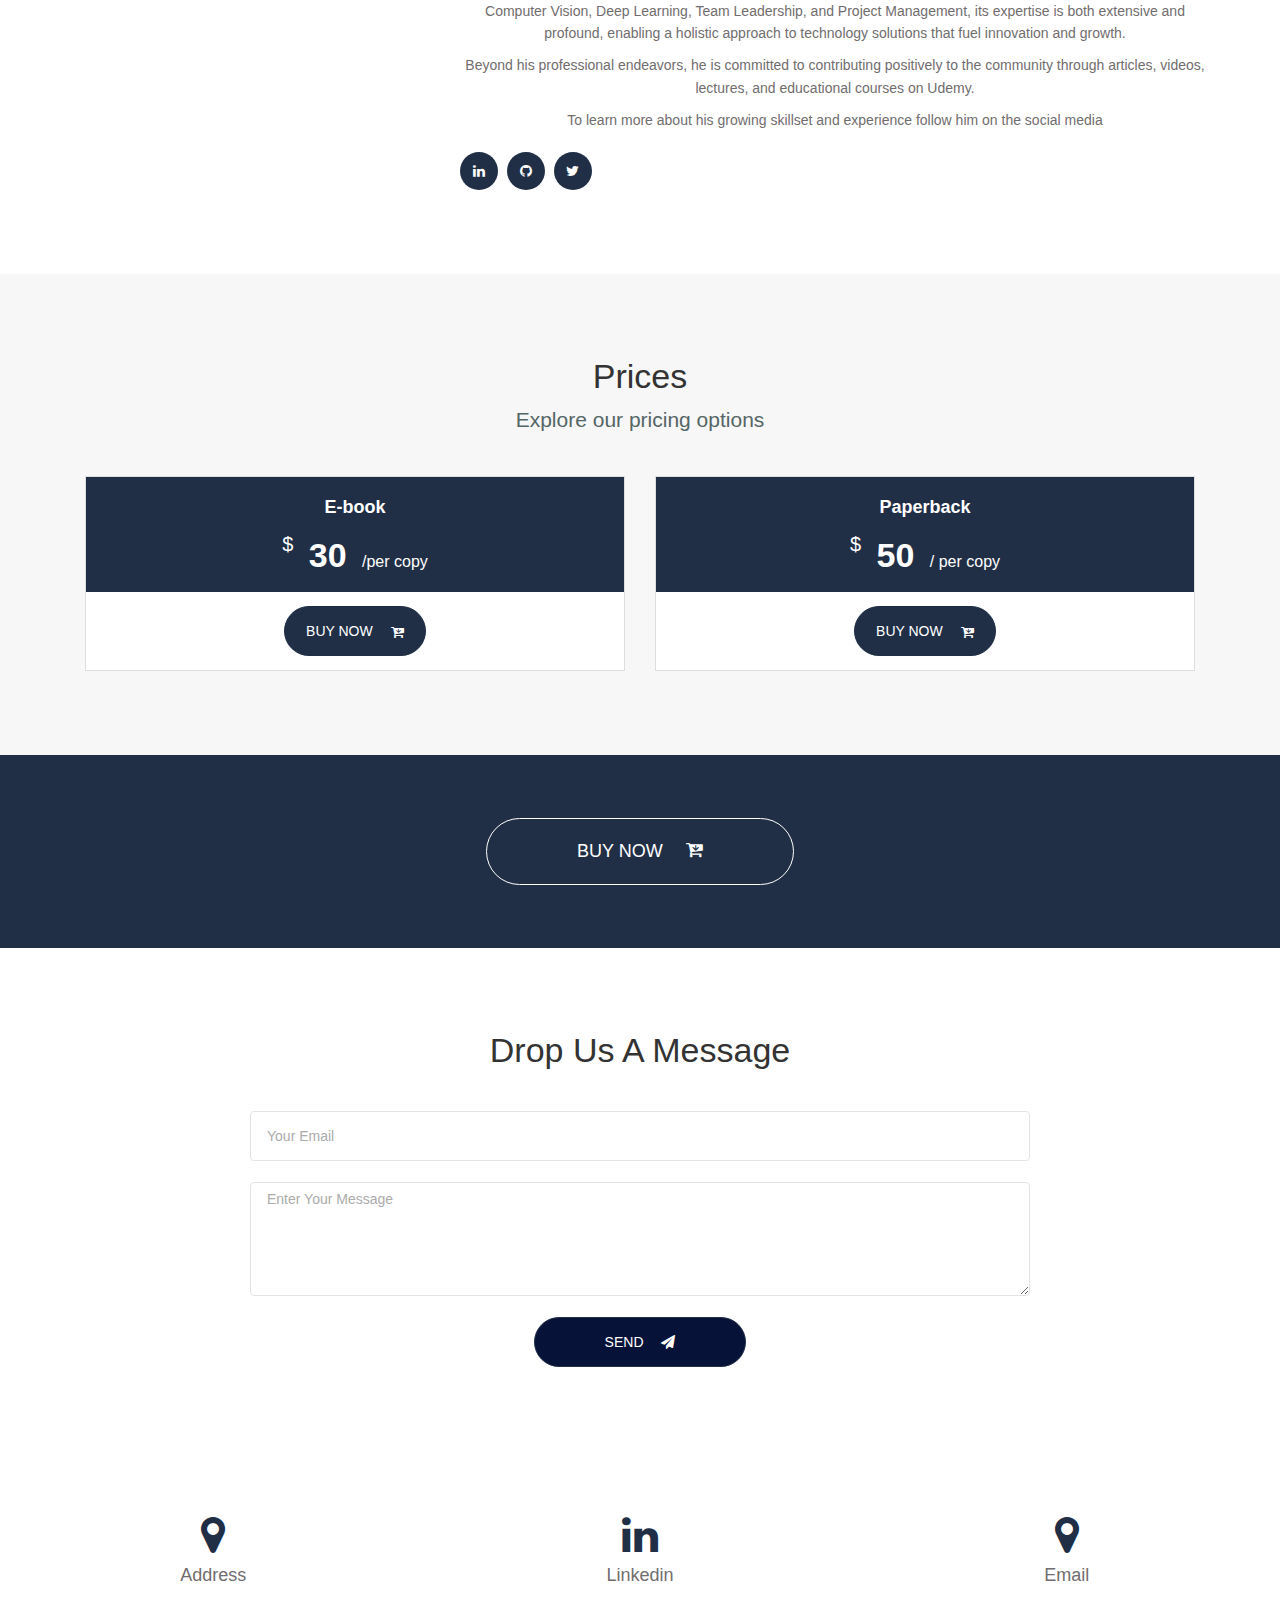
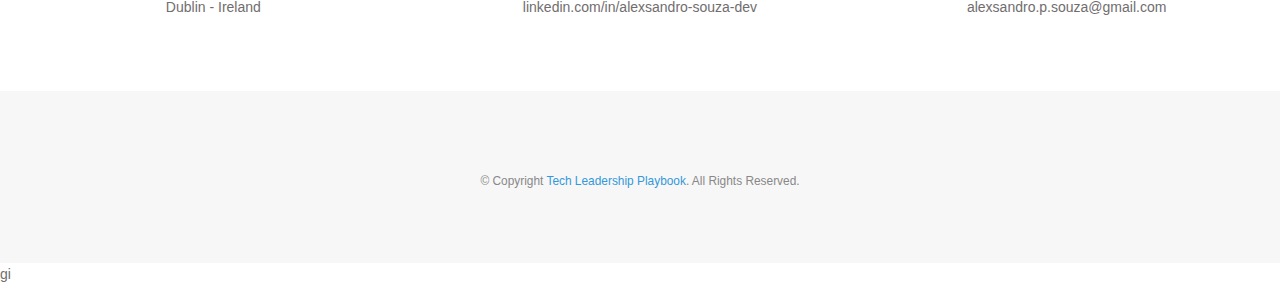
==== commit 252ca505: "Add price and video" ====
--- a/docs/index.html
+++ b/docs/index.html
@@ -31,10 +31,12 @@
     <link rel="stylesheet" id="xs-bootstrap.css-css" href="./assets/bootstrap.min.css" type="text/css" media="all">
     <link rel="stylesheet" id="xs-unyson.css-css" href="./assets/unyson-framework.css" type="text/css" media="all">
     <link rel="stylesheet" id="xs-style.css-css" href="./assets/style.css" type="text/css" media="all">
-    <link rel="stylesheet" id="fw-font-awesome-css" href="./assets/font-awesome-4.7.0/css/font-awesome.min.css" type="text/css" media="all">
+    <link rel="stylesheet" id="fw-font-awesome-css" href="./assets/font-awesome-4.7.0/css/font-awesome.min.css"
+          type="text/css" media="all">
     <link rel="stylesheet" id="fw-shortcode-testimonials-css" href="./assets/styles.css" type="text/css" media="all">
 
-    <link rel="stylesheet" id="fw-ext-builder-frontend-grid-css" href="./assets/frontend-grid.css" type="text/css" media="all">
+    <link rel="stylesheet" id="fw-ext-builder-frontend-grid-css" href="./assets/frontend-grid.css" type="text/css"
+          media="all">
     <!-- Meta Pixel Code -->
     <script>
         !function (f, b, e, v, n, t, s) {
@@ -63,19 +65,23 @@
     /></noscript>
     <!-- End Meta Pixel Code -->
 </head>
-<body class="home page-template page-template-one-page page-template-one-page-php page page-id-7 wallpaper-inititalized" data-new-gr-c-s-check-loaded="14.1165.0" data-gr-ext-installed="">
+<body class="home page-template page-template-one-page page-template-one-page-php page page-id-7 wallpaper-inititalized"
+      data-new-gr-c-s-check-loaded="14.1165.0" data-gr-ext-installed="">
 
 <!-- Google Tag Manager (noscript) -->
 <noscript>
-    <iframe src="https://www.googletagmanager.com/ns.html?id=GTM-PNKPTWMM" height="0" width="0" style="display:none;visibility:hidden"></iframe>
+    <iframe src="https://www.googletagmanager.com/ns.html?id=GTM-PNKPTWMM" height="0" width="0"
+            style="display:none;visibility:hidden"></iframe>
 </noscript>
 <!-- End Google Tag Manager (noscript) -->
 
 <nav id="topNav" class="navbar navbar-default none stick">
     <div class="container">
         <div class="navbar-header">
-            <button type="button" class="navbar-toggle collapsed" data-toggle="collapse" data-target="#bs-navbar-collapse-1"
-            ><span class="sr-only">Toggle navigation</span> <span class="icon-bar"></span> <span class="icon-bar"></span> <span class="icon-bar"></span></button>
+            <button type="button" class="navbar-toggle collapsed" data-toggle="collapse"
+                    data-target="#bs-navbar-collapse-1"
+            ><span class="sr-only">Toggle navigation</span> <span class="icon-bar"></span> <span
+                    class="icon-bar"></span> <span class="icon-bar"></span></button>
             <a class="navbar-brand nav-logo" href="#" style="padding-top: 4px;">
                 <i class="fa-3x fa fa-book"></i>
             </a>
@@ -86,14 +92,14 @@
                 <li id="menu-item-57" class="menu-item"><a title="Features" href="index.html#features">Features</a></li>
                 <li id="menu-item-58" class="menu-item"><a title="Podcasts" href="index.html#podcasts">Podcasts</a></li>
                 <!--                <li id="menu-item-91" class="menu-item menu-item-type-post_type menu-item-object-page menu-item-on"><a title="Reviews" href="#reviews">Reviews</a></li>-->
-<!--                <li id="menu-item-102" class="menu-item menu-item-type-post_type menu-item-object-page menu-item-on"><a title="Subscribe" href="index.html#subscribe">Subscribe</a></li>-->
-<!--                <li id="menu-item-112" class="menu-item menu-item-type-post_type menu-item-object-page menu-item-on"><a title="Pricing" href="index.html#pricing">Pricing</a></li>-->
+                <!--                <li id="menu-item-102" class="menu-item menu-item-type-post_type menu-item-object-page menu-item-on"><a title="Subscribe" href="index.html#subscribe">Subscribe</a></li>-->
+                <!--                <li id="menu-item-112" class="menu-item menu-item-type-post_type menu-item-object-page menu-item-on"><a title="Pricing" href="index.html#pricing">Pricing</a></li>-->
                 <li id="menu-item-138" class="menu-item"><a title="Author" href="index.html#author">Author</a></li>
                 <li id="menu-item-233" class="menu-item"><a title="Contact" href="index.html#contact">Contact</a></li>
                 <!--                <li id="menu-item-505" class="menu-item menu-item-type-custom menu-item-object-custom menu-item-has-children menu-item- dropdown"><a title="text" href="#" data-toggle="dropdown" class="dropdown-toggle" aria-haspopup="true">text <span class="caret"></span></a>-->
-<!--                <ul role="menu" class="dropdown-menu">-->
-<!--                    <li id="menu-item-460" class="menu-item menu-item-type-post_type menu-item-object-page menu-item-no"><a title="Elements" href="elements/">Elements</a></li>-->
-<!--                </ul>-->
+                <!--                <ul role="menu" class="dropdown-menu">-->
+                <!--                    <li id="menu-item-460" class="menu-item menu-item-type-post_type menu-item-object-page menu-item-no"><a title="Elements" href="elements/">Elements</a></li>-->
+                <!--                </ul>-->
                 </li>
                 <!--                <li><a href="#" class="btn btn-primary hollow">Buy Now</a></li>-->
             </ul>
@@ -108,24 +114,32 @@
                 <div class="fw-container">
 
                     <div class="fw-row">
-                        <div id="column-66073d961c9f0" class=" fw-col-md-8       wow fadeInUp animated" data-wow-offset="120" data-wow-duration="1.5s" style="visibility: visible; animation-duration: 1.5s; animation-name: fadeInUp;">
-                            <div class="fw-main-row">
-                                <div class="fw-col-inner">
-                                    <header class="fw-heading section-header heading-min-spacing fw-heading-h1 text-center wow fadeIn animated animated" data-wow-offset="120" data-wow-duration="1.5s" style="visibility: visible; animation-duration: 1.5s; animation-name: fadeIn;">
+                        <div id="column-66073d961c9f0" class=" fw-col-md-8       wow fadeInUp animated"
+                             data-wow-offset="120" data-wow-duration="1.5s"
+                             style="visibility: visible; animation-duration: 1.5s; animation-name: fadeInUp;">
+                            <div class="fw-main-row">
+                                <div class="fw-col-inner">
+                                    <header class="fw-heading section-header heading-min-spacing fw-heading-h1 text-center wow fadeIn animated animated"
+                                            data-wow-offset="120" data-wow-duration="1.5s"
+                                            style="visibility: visible; animation-duration: 1.5s; animation-name: fadeIn;">
                                         <h1 class="fw-special-title">Tech Leadership Playbook</h1>
                                         <div class="fw-special-subtitle">
-                                            A comprehensive guide for leaders who are at the forefront of the challenge of creating or managing effective software teams. This book offers practical wisdom for building and leading high-performing teams
+                                            A comprehensive guide for leaders who are at the forefront of the challenge
+                                            of creating or managing effective software teams. This book offers practical
+                                            wisdom for building and leading high-performing teams
                                         </div>
                                     </header>
                                     <div class="fw-divider-space space-sm"></div>
 
-<!--                                    <div class="text-left btn-inline">-->
-<!--                                        <a href="https://www.amazon.co.uk/Tech-Leadership-Playbook-Sustaining-High-Impact/dp/B0D7S6KGG4?asin=B0D7S6KGG4&revisionId=&format=4&depth=1" target="_blank" class="btn btn-primary btn-lg" title="Read More">-->
-<!--                                            <i class="pull-right fa fa-arrow-right"></i> Read More-->
-<!--                                        </a>-->
-<!--                                    </div>-->
-
-                                    <div class="text-left btn-inline"><a href="#" target="_self" class="btn btn-default btn-lg buy-temp" title="Buy Now">
+                                    <!--                                    <div class="text-left btn-inline">-->
+                                    <!--                                        <a href="https://www.amazon.co.uk/Tech-Leadership-Playbook-Sustaining-High-Impact/dp/B0D7S6KGG4?asin=B0D7S6KGG4&revisionId=&format=4&depth=1" target="_blank" class="btn btn-primary btn-lg" title="Read More">-->
+                                    <!--                                            <i class="pull-right fa fa-arrow-right"></i> Read More-->
+                                    <!--                                        </a>-->
+                                    <!--                                    </div>-->
+
+                                    <div class="text-left btn-inline"><a href="#" target="_self"
+                                                                         class="btn btn-default btn-lg buy-temp"
+                                                                         title="Buy Now">
                                         <i class="pull-right fa fa-cart-arrow-down"></i> Buy Now </a>
                                     </div>
                                     <p>
@@ -134,7 +148,9 @@
                                 </div>
                             </div>
                         </div>
-                        <div id="column-66073d961cab9" class=" fw-col-md-4       wow fadeInUp animated" data-wow-offset="120" data-wow-duration="1.5s" style="visibility: visible; animation-duration: 1.5s; animation-name: fadeInUp;">
+                        <div id="column-66073d961cab9" class=" fw-col-md-4       wow fadeInUp animated"
+                             data-wow-offset="120" data-wow-duration="1.5s"
+                             style="visibility: visible; animation-duration: 1.5s; animation-name: fadeInUp;">
                             <div class="fw-main-row">
                                 <div class="fw-col-inner">
                                     <div class="fw-single-image ">
@@ -156,12 +172,18 @@
             <div>
                 <div class="fw-container" style="margin-top: 50px;">
                     <div class="fw-row">
-                        <div class=" fw-col-md-12       wow fadeInUp animated" data-wow-offset="120" data-wow-duration="1.5s" style="visibility: visible; animation-duration: 1.5s; animation-name: fadeInUp;">
-                            <div class="fw-main-row">
-                                <div class="fw-col-inner">
-                                    <header class="fw-heading section-header heading-spacing fw-heading-h2 text-center wow fadeIn animated animated" data-wow-offset="120" data-wow-duration="1.5s" style="visibility: visible; animation-duration: 1.5s; animation-name: fadeIn;">
+                        <div class=" fw-col-md-12       wow fadeInUp animated" data-wow-offset="120"
+                             data-wow-duration="1.5s"
+                             style="visibility: visible; animation-duration: 1.5s; animation-name: fadeInUp;">
+                            <div class="fw-main-row">
+                                <div class="fw-col-inner">
+                                    <header class="fw-heading section-header heading-spacing fw-heading-h2 text-center wow fadeIn animated animated"
+                                            data-wow-offset="120" data-wow-duration="1.5s"
+                                            style="visibility: visible; animation-duration: 1.5s; animation-name: fadeIn;">
                                         <h2 class="fw-special-title">About this book</h2>
-                                        <div class="fw-special-subtitle">Everything You Need to Know about Tech Leadership Playbook</div>
+                                        <div class="fw-special-subtitle">Everything You Need to Know about Tech
+                                            Leadership Playbook
+                                        </div>
                                     </header>
                                 </div>
                             </div>
@@ -169,14 +191,18 @@
                     </div>
                     <div class="fw-row" style="text-align: left; font-size: 18px; margin-left: 10px;">
                         <p>
-                            For over 10 years, I’ve been passionate about sharing knowledge through online courses, open-source projects, YouTube videos, and speaking at events. Now, I’m thrilled to add Tech Leadership Playbook to this list of contributions to the tech community.
+                            With 14+ years of experience in both startups and large corporations, I’ve rarely
+                            encountered companies that employ structured,
+                            best-practice-driven teams. Too often, teams face common, avoidable issues due to the lack
+                            of adherence to established standards and principles.
                         </p>
+
                         <p>
-                            With 14+ years of experience in both startups and large corporations, I’ve rarely encountered companies that employ structured,
-                            best-practice-driven teams. Too often, teams face common, avoidable issues due to the lack of adherence to established standards and principles.
-                        </p>
-                        <p>
-                            This book is designed to fill that gap and equip leaders with the insights and tools necessary to build and manage high-performing software development teams. Whether it’s assembling strong teams, mastering project management, ensuring code quality, or aligning tech with business goals, Tech Leadership Playbook offers actionable strategies that can be applied immediately.
+                            This book is designed to fill that gap and equip leaders with the insights and tools
+                            necessary to build and manage high-performing software development teams. Whether it’s
+                            assembling strong teams, mastering project management, ensuring code quality, or aligning
+                            tech with business goals, Tech Leadership Playbook offers actionable strategies that can be
+                            applied immediately.
                         </p>
                         <br>
                         <h4>Inside, you’ll find:</h4>
@@ -190,15 +216,32 @@
                         </ul>
                         <br>
                         <p>
-                            This isn’t just theory—it’s based on real-world challenges and solutions that I’ve encountered throughout my career as a principal engineer, team lead, and engineering manager.
+                            This isn’t just theory—it’s based on real-world challenges and solutions that I’ve
+                            encountered throughout my career as a principal engineer, team lead, and engineering
+                            manager.
                         </p>
                         <p>
-                            Whether you’re forming a new team, scaling an existing one, or striving to improve your team’s performance, Tech Leadership Playbook will be your go-to guide for navigating these challenges and more.
+                            Whether you’re forming a new team, scaling an existing one, or striving to improve your
+                            team’s performance, Tech Leadership Playbook will be your go-to guide for navigating these
+                            challenges and more.
                         </p>
-                        <p>I’m excited to share this journey with you, and I hope this book adds value to all the leaders looking to take their teams to the next level.</p>
+                        <p>I’m excited to share this journey with you, and I hope this book adds value to all the
+                            leaders looking to take their teams to the next level.</p>
                         <br>
                         <h4>Who This Book is For</h4>
-                        <p>Senior engineers, tech leaders, engineering managers, CTO, CIO, project managers, agile coaches, and founders</p>
+                        <p>Senior engineers, tech leaders, engineering managers, CTO, CIO, project managers, agile
+                            coaches, and founders</p>
+<br>
+<br>
+                        <div class="fw-col-md-12" style="display: flex; justify-content: center; align-items: center;">
+                            <iframe width="560" height="315"
+                                    src="https://www.youtube.com/embed/7qtajcMyPdY?si=V1i0ra9IjhkHC9wN&amp;controls=0"
+                                    title="YouTube video player" frameborder="0"
+                                    allow="accelerometer; autoplay; clipboard-write; encrypted-media; gyroscope; picture-in-picture; web-share"
+                                    referrerpolicy="strict-origin-when-cross-origin" allowfullscreen>
+
+                            </iframe>
+                        </div>
                     </div>
                 </div>
             </div>
@@ -212,60 +255,84 @@
             <div>
                 <div class="fw-container">
                     <div class="fw-row">
-                        <div id="column-66073d961dcb0" class=" fw-col-md-12       wow fadeInUp animated" data-wow-offset="120" data-wow-duration="1.5s" style="visibility: visible; animation-duration: 1.5s; animation-name: fadeInUp;">
-                            <div class="fw-main-row">
-                                <div class="fw-col-inner">
-                                    <header class="fw-heading section-header heading-spacing fw-heading-h2 text-center wow fadeIn animated animated" data-wow-offset="120" data-wow-duration="1.5s" style="visibility: visible; animation-duration: 1.5s; animation-name: fadeIn;">
+                        <div id="column-66073d961dcb0" class=" fw-col-md-12       wow fadeInUp animated"
+                             data-wow-offset="120" data-wow-duration="1.5s"
+                             style="visibility: visible; animation-duration: 1.5s; animation-name: fadeInUp;">
+                            <div class="fw-main-row">
+                                <div class="fw-col-inner">
+                                    <header class="fw-heading section-header heading-spacing fw-heading-h2 text-center wow fadeIn animated animated"
+                                            data-wow-offset="120" data-wow-duration="1.5s"
+                                            style="visibility: visible; animation-duration: 1.5s; animation-name: fadeIn;">
                                         <h2 class="fw-special-title">Topics Covered In The Book</h2>
-                                        <div class="fw-special-subtitle">Below is a snapshot of what you will learn and how you can benefit from this book.</div>
+                                        <div class="fw-special-subtitle">Below is a snapshot of what you will learn and
+                                            how you can benefit from this book.
+                                        </div>
                                     </header>
                                 </div>
                             </div>
                         </div>
                     </div>
                     <div class="fw-row">
-                        <div id="column-66073d961dd54" class=" fw-col-md-4       wow fadeInUp animated" data-wow-offset="120" data-wow-duration="1.5s" style="visibility: visible; animation-duration: 1.5s; animation-name: fadeInUp;">
-                            <div class="fw-main-row">
-                                <div class="fw-col-inner">
-                                    <div class="features features-icon wow fadeInUp animated" data-wow-offset="100" style="visibility: visible; animation-name: fadeInUp;">
+                        <div id="column-66073d961dd54" class=" fw-col-md-4       wow fadeInUp animated"
+                             data-wow-offset="120" data-wow-duration="1.5s"
+                             style="visibility: visible; animation-duration: 1.5s; animation-name: fadeInUp;">
+                            <div class="fw-main-row">
+                                <div class="fw-col-inner">
+                                    <div class="features features-icon wow fadeInUp animated" data-wow-offset="100"
+                                         style="visibility: visible; animation-name: fadeInUp;">
                                         <i class="fa fa-group"></i>
                                         <h4 class="service-title">Building a High-Performance Team</h4>
                                         <div class="clearfix"></div>
                                         <hr>
-                                        <p class="feature-content">Dive into the art and science of assembling a tech team that transcends conventional performance metrics</p>
-                                    </div>
-                                </div>
-                            </div>
-                        </div>
-                        <div id="column-66073d961ddbb" class=" fw-col-md-4       wow fadeInUp animated" data-wow-offset="120" data-wow-duration="1.5s" style="visibility: visible; animation-duration: 1.5s; animation-name: fadeInUp;">
-                            <div class="fw-main-row">
-                                <div class="fw-col-inner">
-                                    <div class="features features-icon wow fadeInUp animated" data-wow-offset="100" style="visibility: visible; animation-name: fadeInUp;">
+                                        <p class="feature-content">Dive into the art and science of assembling a tech
+                                            team that transcends conventional performance metrics</p>
+                                    </div>
+                                </div>
+                            </div>
+                        </div>
+                        <div id="column-66073d961ddbb" class=" fw-col-md-4       wow fadeInUp animated"
+                             data-wow-offset="120" data-wow-duration="1.5s"
+                             style="visibility: visible; animation-duration: 1.5s; animation-name: fadeInUp;">
+                            <div class="fw-main-row">
+                                <div class="fw-col-inner">
+                                    <div class="features features-icon wow fadeInUp animated" data-wow-offset="100"
+                                         style="visibility: visible; animation-name: fadeInUp;">
                                         <i class="fa fa-history"></i>
                                         <h4 class="service-title">Project Management</h4>
                                         <div class="clearfix"></div>
                                         <hr>
-                                        <p class="feature-content">Navigate the complexities of project management in the tech space. Learn to balance the trifecta of time, scope, and budget with agile methodologies, risk mitigation strategies, and leadership skills that keep your team on track and productive.</p>
-                                    </div>
-                                </div>
-                            </div>
-                        </div>
-                        <div id="column-66073d961ddf9" class=" fw-col-md-4       wow fadeInUp animated" data-wow-offset="120" data-wow-duration="1.5s" style="visibility: visible; animation-duration: 1.5s; animation-name: fadeInUp;">
-                            <div class="fw-main-row">
-                                <div class="fw-col-inner">
-                                    <div class="features features-icon wow fadeInUp animated" data-wow-offset="100" style="visibility: visible; animation-name: fadeInUp;">
+                                        <p class="feature-content">Navigate the complexities of project management in
+                                            the tech space. Learn to balance the trifecta of time, scope, and budget
+                                            with agile methodologies, risk mitigation strategies, and leadership skills
+                                            that keep your team on track and productive.</p>
+                                    </div>
+                                </div>
+                            </div>
+                        </div>
+                        <div id="column-66073d961ddf9" class=" fw-col-md-4       wow fadeInUp animated"
+                             data-wow-offset="120" data-wow-duration="1.5s"
+                             style="visibility: visible; animation-duration: 1.5s; animation-name: fadeInUp;">
+                            <div class="fw-main-row">
+                                <div class="fw-col-inner">
+                                    <div class="features features-icon wow fadeInUp animated" data-wow-offset="100"
+                                         style="visibility: visible; animation-name: fadeInUp;">
                                         <i class="fa fa-code"></i>
                                         <h4 class="service-title">Code Quality</h4>
                                         <div class="clearfix"></div>
                                         <hr>
-                                        <p class="feature-content">Understand the pillars of writing high-quality code that is maintainable, scalable, and efficient. Explore techniques for code review, refactoring, and standards enforcement that result in robust software products.</p>
-                                    </div>
-                                </div>
-                            </div>
-                        </div>
-                    </div>
-                    <div class="fw-row">
-                        <div id="column-66073d961de71" class=" fw-col-md-12       wow fadeInUp animated" data-wow-offset="120" data-wow-duration="1.5s" style="visibility: visible; animation-duration: 1.5s; animation-name: fadeInUp;">
+                                        <p class="feature-content">Understand the pillars of writing high-quality code
+                                            that is maintainable, scalable, and efficient. Explore techniques for code
+                                            review, refactoring, and standards enforcement that result in robust
+                                            software products.</p>
+                                    </div>
+                                </div>
+                            </div>
+                        </div>
+                    </div>
+                    <div class="fw-row">
+                        <div id="column-66073d961de71" class=" fw-col-md-12       wow fadeInUp animated"
+                             data-wow-offset="120" data-wow-duration="1.5s"
+                             style="visibility: visible; animation-duration: 1.5s; animation-name: fadeInUp;">
                             <div class="fw-main-row">
                                 <div class="fw-col-inner">
                                     <div class="fw-divider-space space-sm"></div>
@@ -274,69 +341,98 @@
                         </div>
                     </div>
                     <div class="fw-row">
-                        <div id="column-66073d961dedf" class=" fw-col-md-4       wow fadeInUp animated" data-wow-offset="120" data-wow-duration="1.5s" style="visibility: visible; animation-duration: 1.5s; animation-name: fadeInUp;">
-                            <div class="fw-main-row">
-                                <div class="fw-col-inner">
-                                    <div class="features features-icon wow fadeInUp animated" data-wow-offset="100" style="visibility: visible; animation-name: fadeInUp;">
+                        <div id="column-66073d961dedf" class=" fw-col-md-4       wow fadeInUp animated"
+                             data-wow-offset="120" data-wow-duration="1.5s"
+                             style="visibility: visible; animation-duration: 1.5s; animation-name: fadeInUp;">
+                            <div class="fw-main-row">
+                                <div class="fw-col-inner">
+                                    <div class="features features-icon wow fadeInUp animated" data-wow-offset="100"
+                                         style="visibility: visible; animation-name: fadeInUp;">
                                         <i class="fa  fa-cogs"></i>
                                         <h4 class="service-title">Software Design and Architecture</h4>
                                         <div class="clearfix"></div>
                                         <hr>
-                                        <p class="feature-content">Gain insights into the principles of effective software design and architecture. Learn how to create systems that not only meet current demands but are also adaptable to future challenges and growth.</p>
-                                    </div>
-                                </div>
-                            </div>
-                        </div>
-                        <div id="column-66073d961df18" class=" fw-col-md-4       wow fadeInUp animated" data-wow-offset="120" data-wow-duration="1.5s" style="visibility: visible; animation-duration: 1.5s; animation-name: fadeInUp;">
-                            <div class="fw-main-row">
-                                <div class="fw-col-inner">
-                                    <div class="features features-icon wow fadeInUp animated" data-wow-offset="100" style="visibility: visible; animation-name: fadeInUp;">
+                                        <p class="feature-content">Gain insights into the principles of effective
+                                            software design and architecture. Learn how to create systems that not only
+                                            meet current demands but are also adaptable to future challenges and
+                                            growth.</p>
+                                    </div>
+                                </div>
+                            </div>
+                        </div>
+                        <div id="column-66073d961df18" class=" fw-col-md-4       wow fadeInUp animated"
+                             data-wow-offset="120" data-wow-duration="1.5s"
+                             style="visibility: visible; animation-duration: 1.5s; animation-name: fadeInUp;">
+                            <div class="fw-main-row">
+                                <div class="fw-col-inner">
+                                    <div class="features features-icon wow fadeInUp animated" data-wow-offset="100"
+                                         style="visibility: visible; animation-name: fadeInUp;">
                                         <i class="fa fa-refresh"></i>
                                         <h4 class="service-title">Software Development Life Cycle (SDLC)</h4>
                                         <div class="clearfix"></div>
                                         <hr>
-                                        <p class="feature-content">Examine each phase of the SDLC from conception to deployment. The book provides actionable advice on optimizing processes to ensure seamless progress and high-quality outcomes at every stage.</p>
-                                    </div>
-                                </div>
-                            </div>
-                        </div>
-                        <div id="column-66073d961df4d" class=" fw-col-md-4       wow fadeInUp animated" data-wow-offset="120" data-wow-duration="1.5s" style="visibility: visible; animation-duration: 1.5s; animation-name: fadeInUp;">
-                            <div class="fw-main-row">
-                                <div class="fw-col-inner">
-                                    <div class="features features-icon wow fadeInUp animated" data-wow-offset="100" style="visibility: visible; animation-name: fadeInUp;">
+                                        <p class="feature-content">Examine each phase of the SDLC from conception to
+                                            deployment. The book provides actionable advice on optimizing processes to
+                                            ensure seamless progress and high-quality outcomes at every stage.</p>
+                                    </div>
+                                </div>
+                            </div>
+                        </div>
+                        <div id="column-66073d961df4d" class=" fw-col-md-4       wow fadeInUp animated"
+                             data-wow-offset="120" data-wow-duration="1.5s"
+                             style="visibility: visible; animation-duration: 1.5s; animation-name: fadeInUp;">
+                            <div class="fw-main-row">
+                                <div class="fw-col-inner">
+                                    <div class="features features-icon wow fadeInUp animated" data-wow-offset="100"
+                                         style="visibility: visible; animation-name: fadeInUp;">
                                         <i class="fa fa-diamond"></i>
                                         <h4 class="service-title">Software Quality Assurance</h4>
                                         <div class="clearfix"></div>
                                         <hr>
-                                        <p class="feature-content">Delve into the critical role of quality assurance in the software development process. This section offers best practices for testing methodologies, continuous integration, and deployment that uphold the integrity of your software.</p>
-                                    </div>
-                                </div>
-                            </div>
-                        </div>
-                    </div>
-                    <div class="fw-row">
-                        <div class=" fw-col-md-4       wow fadeInUp animated animated" data-wow-offset="120" data-wow-duration="1.5s" style="visibility: visible; animation-duration: 1.5s; animation-name: fadeInUp;">
-                            <div class="fw-main-row">
-                                <div class="fw-col-inner">
-                                    <div class="features features-icon wow fadeInUp animated animated" data-wow-offset="100" style="visibility: visible; animation-name: fadeInUp;">
+                                        <p class="feature-content">Delve into the critical role of quality assurance in
+                                            the software development process. This section offers best practices for
+                                            testing methodologies, continuous integration, and deployment that uphold
+                                            the integrity of your software.</p>
+                                    </div>
+                                </div>
+                            </div>
+                        </div>
+                    </div>
+                    <div class="fw-row">
+                        <div class=" fw-col-md-4       wow fadeInUp animated animated" data-wow-offset="120"
+                             data-wow-duration="1.5s"
+                             style="visibility: visible; animation-duration: 1.5s; animation-name: fadeInUp;">
+                            <div class="fw-main-row">
+                                <div class="fw-col-inner">
+                                    <div class="features features-icon wow fadeInUp animated animated"
+                                         data-wow-offset="100" style="visibility: visible; animation-name: fadeInUp;">
                                         <i class="fa fa-tachometer"></i>
                                         <h4 class="service-title">Observability</h4>
                                         <div class="clearfix"></div>
                                         <hr>
-                                        <p class="feature-content">Unpack the concept of observability and its importance in maintaining and troubleshooting software systems. Learn how to implement monitoring, logging, and analysis practices that provide deep insights and proactive problem resolution.</p>
-                                    </div>
-                                </div>
-                            </div>
-                        </div>
-                        <div class=" fw-col-md-4       wow fadeInUp animated animated" data-wow-offset="120" data-wow-duration="1.5s" style="visibility: visible; animation-duration: 1.5s; animation-name: fadeInUp;">
-                            <div class="fw-main-row">
-                                <div class="fw-col-inner">
-                                    <div class="features features-icon wow fadeInUp animated animated" data-wow-offset="100" style="visibility: visible; animation-name: fadeInUp;">
+                                        <p class="feature-content">Unpack the concept of observability and its
+                                            importance in maintaining and troubleshooting software systems. Learn how to
+                                            implement monitoring, logging, and analysis practices that provide deep
+                                            insights and proactive problem resolution.</p>
+                                    </div>
+                                </div>
+                            </div>
+                        </div>
+                        <div class=" fw-col-md-4       wow fadeInUp animated animated" data-wow-offset="120"
+                             data-wow-duration="1.5s"
+                             style="visibility: visible; animation-duration: 1.5s; animation-name: fadeInUp;">
+                            <div class="fw-main-row">
+                                <div class="fw-col-inner">
+                                    <div class="features features-icon wow fadeInUp animated animated"
+                                         data-wow-offset="100" style="visibility: visible; animation-name: fadeInUp;">
                                         <i class="fa fa-briefcase"></i>
                                         <h4 class="service-title">Technology and Business Alignment</h4>
                                         <div class="clearfix"></div>
                                         <hr>
-                                        <p class="feature-content">Explore the dynamic between technology and business objectives. This part guides you on aligning IT strategies with business goals to drive growth, improve customer satisfaction, and enhance competitive advantage.</p>
+                                        <p class="feature-content">Explore the dynamic between technology and business
+                                            objectives. This part guides you on aligning IT strategies with business
+                                            goals to drive growth, improve customer satisfaction, and enhance
+                                            competitive advantage.</p>
                                     </div>
                                 </div>
                             </div>
@@ -350,26 +446,36 @@
 
 <div id="podcasts" class="section-warper">
     <div class="fw-page-builder-content">
-        <section class="fw-main-row text-center section-spacing   auto "  style="background: #F7F7F7">
+        <section class="fw-main-row text-center section-spacing   auto " style="background: #F7F7F7">
             <div>
                 <div class="fw-container" style="margin-top: 50px;">
                     <div class="fw-row">
-                        <div class=" fw-col-md-12       wow fadeInUp animated" data-wow-offset="120" data-wow-duration="1.5s" style="visibility: visible; animation-duration: 1.5s; animation-name: fadeInUp;">
-                            <div class="fw-main-row">
-                                <div class="fw-col-inner">
-                                    <header class="fw-heading section-header heading-spacing fw-heading-h2 text-center wow fadeIn animated animated" data-wow-offset="120" data-wow-duration="1.5s" style="visibility: visible; animation-duration: 1.5s; animation-name: fadeIn;">
-                                        <h2 class="fw-special-title">Podcast Conversation of the Topics Covered In The Book</h2>
-                                        <div class="fw-special-subtitle">Listen the conversation exploring what you will learn and how you can benefit from this book.</div>
+                        <div class=" fw-col-md-12       wow fadeInUp animated" data-wow-offset="120"
+                             data-wow-duration="1.5s"
+                             style="visibility: visible; animation-duration: 1.5s; animation-name: fadeInUp;">
+                            <div class="fw-main-row">
+                                <div class="fw-col-inner">
+                                    <header class="fw-heading section-header heading-spacing fw-heading-h2 text-center wow fadeIn animated animated"
+                                            data-wow-offset="120" data-wow-duration="1.5s"
+                                            style="visibility: visible; animation-duration: 1.5s; animation-name: fadeIn;">
+                                        <h2 class="fw-special-title">Podcast Conversation of the Topics Covered In The
+                                            Book</h2>
+                                        <div class="fw-special-subtitle">Listen the conversation exploring what you will
+                                            learn and how you can benefit from this book.
+                                        </div>
                                     </header>
                                 </div>
                             </div>
                         </div>
                     </div>
                     <div class="fw-row">
-                        <div class=" fw-col-md-4       wow fadeInUp animated" data-wow-offset="120" data-wow-duration="1.5s" style="visibility: visible; animation-duration: 1.5s; animation-name: fadeInUp;">
-                            <div class="fw-main-row">
-                                <div class="fw-col-inner">
-                                    <div class="features features-icon wow fadeInUp animated" data-wow-offset="100" style="visibility: visible; animation-name: fadeInUp;">
+                        <div class=" fw-col-md-4       wow fadeInUp animated" data-wow-offset="120"
+                             data-wow-duration="1.5s"
+                             style="visibility: visible; animation-duration: 1.5s; animation-name: fadeInUp;">
+                            <div class="fw-main-row">
+                                <div class="fw-col-inner">
+                                    <div class="features features-icon wow fadeInUp animated" data-wow-offset="100"
+                                         style="visibility: visible; animation-name: fadeInUp;">
                                         <p class="service-title">Chapter 1 - Building a High-Performance Team</p>
                                         <p class="feature-content">
                                             <audio controls>
@@ -382,10 +488,13 @@
                                 </div>
                             </div>
                         </div>
-                        <div class=" fw-col-md-4       wow fadeInUp animated" data-wow-offset="120" data-wow-duration="1.5s" style="visibility: visible; animation-duration: 1.5s; animation-name: fadeInUp;">
-                            <div class="fw-main-row">
-                                <div class="fw-col-inner">
-                                    <div class="features features-icon wow fadeInUp animated" data-wow-offset="100" style="visibility: visible; animation-name: fadeInUp;">
+                        <div class=" fw-col-md-4       wow fadeInUp animated" data-wow-offset="120"
+                             data-wow-duration="1.5s"
+                             style="visibility: visible; animation-duration: 1.5s; animation-name: fadeInUp;">
+                            <div class="fw-main-row">
+                                <div class="fw-col-inner">
+                                    <div class="features features-icon wow fadeInUp animated" data-wow-offset="100"
+                                         style="visibility: visible; animation-name: fadeInUp;">
                                         <p class="service-title">Chapter 2 - Project Management</p>
                                         <p class="feature-content">
                                             <audio controls>
@@ -399,10 +508,13 @@
                                 </div>
                             </div>
                         </div>
-                        <div class=" fw-col-md-4       wow fadeInUp animated" data-wow-offset="120" data-wow-duration="1.5s" style="visibility: visible; animation-duration: 1.5s; animation-name: fadeInUp;">
-                            <div class="fw-main-row">
-                                <div class="fw-col-inner">
-                                    <div class="features features-icon wow fadeInUp animated" data-wow-offset="100" style="visibility: visible; animation-name: fadeInUp;">
+                        <div class=" fw-col-md-4       wow fadeInUp animated" data-wow-offset="120"
+                             data-wow-duration="1.5s"
+                             style="visibility: visible; animation-duration: 1.5s; animation-name: fadeInUp;">
+                            <div class="fw-main-row">
+                                <div class="fw-col-inner">
+                                    <div class="features features-icon wow fadeInUp animated" data-wow-offset="100"
+                                         style="visibility: visible; animation-name: fadeInUp;">
                                         <p class="service-title">Chapter 3 - Code Quality</p>
                                         <p class="feature-content">
                                             <audio controls>
@@ -417,7 +529,9 @@
                         </div>
                     </div>
                     <div class="fw-row">
-                        <div class=" fw-col-md-12       wow fadeInUp animated" data-wow-offset="120" data-wow-duration="1.5s" style="visibility: visible; animation-duration: 1.5s; animation-name: fadeInUp;">
+                        <div class=" fw-col-md-12       wow fadeInUp animated" data-wow-offset="120"
+                             data-wow-duration="1.5s"
+                             style="visibility: visible; animation-duration: 1.5s; animation-name: fadeInUp;">
                             <div class="fw-main-row">
                                 <div class="fw-col-inner">
                                     <div class="fw-divider-space space-sm"></div>
@@ -426,10 +540,13 @@
                         </div>
                     </div>
                     <div class="fw-row">
-                        <div class=" fw-col-md-4       wow fadeInUp animated" data-wow-offset="120" data-wow-duration="1.5s" style="visibility: visible; animation-duration: 1.5s; animation-name: fadeInUp;">
-                            <div class="fw-main-row">
-                                <div class="fw-col-inner">
-                                    <div class="features features-icon wow fadeInUp animated" data-wow-offset="100" style="visibility: visible; animation-name: fadeInUp;">
+                        <div class=" fw-col-md-4       wow fadeInUp animated" data-wow-offset="120"
+                             data-wow-duration="1.5s"
+                             style="visibility: visible; animation-duration: 1.5s; animation-name: fadeInUp;">
+                            <div class="fw-main-row">
+                                <div class="fw-col-inner">
+                                    <div class="features features-icon wow fadeInUp animated" data-wow-offset="100"
+                                         style="visibility: visible; animation-name: fadeInUp;">
                                         <p class="service-title">Chapter 4 - Software Design and Architecture</p>
                                         <p class="feature-content">
                                             <audio controls>
@@ -442,10 +559,13 @@
                                 </div>
                             </div>
                         </div>
-                        <div class=" fw-col-md-4       wow fadeInUp animated" data-wow-offset="120" data-wow-duration="1.5s" style="visibility: visible; animation-duration: 1.5s; animation-name: fadeInUp;">
-                            <div class="fw-main-row">
-                                <div class="fw-col-inner">
-                                    <div class="features features-icon wow fadeInUp animated" data-wow-offset="100" style="visibility: visible; animation-name: fadeInUp;">
+                        <div class=" fw-col-md-4       wow fadeInUp animated" data-wow-offset="120"
+                             data-wow-duration="1.5s"
+                             style="visibility: visible; animation-duration: 1.5s; animation-name: fadeInUp;">
+                            <div class="fw-main-row">
+                                <div class="fw-col-inner">
+                                    <div class="features features-icon wow fadeInUp animated" data-wow-offset="100"
+                                         style="visibility: visible; animation-name: fadeInUp;">
                                         <p class="service-title">Chapter 5 - Software Development Life Cycle (SDLC)</p>
                                         <p class="feature-content">
                                             <audio controls>
@@ -458,10 +578,13 @@
                                 </div>
                             </div>
                         </div>
-                        <div class=" fw-col-md-4       wow fadeInUp animated" data-wow-offset="120" data-wow-duration="1.5s" style="visibility: visible; animation-duration: 1.5s; animation-name: fadeInUp;">
-                            <div class="fw-main-row">
-                                <div class="fw-col-inner">
-                                    <div class="features features-icon wow fadeInUp animated" data-wow-offset="100" style="visibility: visible; animation-name: fadeInUp;">
+                        <div class=" fw-col-md-4       wow fadeInUp animated" data-wow-offset="120"
+                             data-wow-duration="1.5s"
+                             style="visibility: visible; animation-duration: 1.5s; animation-name: fadeInUp;">
+                            <div class="fw-main-row">
+                                <div class="fw-col-inner">
+                                    <div class="features features-icon wow fadeInUp animated" data-wow-offset="100"
+                                         style="visibility: visible; animation-name: fadeInUp;">
                                         <p class="service-title">Chapter 6 - Software Quality Assurance</p>
                                         <p class="feature-content">
                                             <audio controls>
@@ -476,10 +599,13 @@
                         </div>
                     </div>
                     <div class="fw-row">
-                        <div class=" fw-col-md-4       wow fadeInUp animated animated" data-wow-offset="120" data-wow-duration="1.5s" style="visibility: visible; animation-duration: 1.5s; animation-name: fadeInUp;">
-                            <div class="fw-main-row">
-                                <div class="fw-col-inner">
-                                    <div class="features features-icon wow fadeInUp animated animated" data-wow-offset="100" style="visibility: visible; animation-name: fadeInUp;">
+                        <div class=" fw-col-md-4       wow fadeInUp animated animated" data-wow-offset="120"
+                             data-wow-duration="1.5s"
+                             style="visibility: visible; animation-duration: 1.5s; animation-name: fadeInUp;">
+                            <div class="fw-main-row">
+                                <div class="fw-col-inner">
+                                    <div class="features features-icon wow fadeInUp animated animated"
+                                         data-wow-offset="100" style="visibility: visible; animation-name: fadeInUp;">
                                         <p class="service-title">Chapter 7 - Observability</p>
                                         <p class="feature-content">
                                             <audio controls>
@@ -492,10 +618,13 @@
                                 </div>
                             </div>
                         </div>
-                        <div class=" fw-col-md-4       wow fadeInUp animated animated" data-wow-offset="120" data-wow-duration="1.5s" style="visibility: visible; animation-duration: 1.5s; animation-name: fadeInUp;">
-                            <div class="fw-main-row">
-                                <div class="fw-col-inner">
-                                    <div class="features features-icon wow fadeInUp animated animated" data-wow-offset="100" style="visibility: visible; animation-name: fadeInUp;">
+                        <div class=" fw-col-md-4       wow fadeInUp animated animated" data-wow-offset="120"
+                             data-wow-duration="1.5s"
+                             style="visibility: visible; animation-duration: 1.5s; animation-name: fadeInUp;">
+                            <div class="fw-main-row">
+                                <div class="fw-col-inner">
+                                    <div class="features features-icon wow fadeInUp animated animated"
+                                         data-wow-offset="100" style="visibility: visible; animation-name: fadeInUp;">
                                         <p class="service-title">Chapter 8 - Technology and Business Alignment</p>
                                         <p class="feature-content">
                                             <audio controls>
@@ -521,7 +650,9 @@
             <div>
                 <div class="fw-container">
                     <div class="fw-row">
-                        <div id="column-66073d961e133" class="fw-col-sm-6 fw-col-md-3       wow fadeInUp animated" data-wow-offset="120" data-wow-duration="1.5s" style="visibility: visible; animation-duration: 1.5s; animation-name: fadeInUp;">
+                        <div id="column-66073d961e133" class="fw-col-sm-6 fw-col-md-3       wow fadeInUp animated"
+                             data-wow-offset="120" data-wow-duration="1.5s"
+                             style="visibility: visible; animation-duration: 1.5s; animation-name: fadeInUp;">
                             <div class="fw-main-row">
                                 <div class="fw-col-inner">
                                     <div class="funfacts-counter">
@@ -532,7 +663,9 @@
                                 </div>
                             </div>
                         </div>
-                        <div id="column-66073d961e195" class="fw-col-sm-6 fw-col    -md-3       wow fadeInUp animated" data-wow-offset="120" data-wow-duration="1.5s" style="visibility: visible; animation-duration: 1.5s; animation-name: fadeInUp;">
+                        <div id="column-66073d961e195" class="fw-col-sm-6 fw-col    -md-3       wow fadeInUp animated"
+                             data-wow-offset="120" data-wow-duration="1.5s"
+                             style="visibility: visible; animation-duration: 1.5s; animation-name: fadeInUp;">
                             <div class="fw-main-row">
                                 <div class="fw-col-inner">
                                     <div class="funfacts-counter">
@@ -543,7 +676,9 @@
                                 </div>
                             </div>
                         </div>
-                        <div id="column-66073d961e1cb" class="fw-col-sm-6 fw-col-md-3       wow fadeInUp animated" data-wow-offset="120" data-wow-duration="1.5s" style="visibility: visible; animation-duration: 1.5s; animation-name: fadeInUp;">
+                        <div id="column-66073d961e1cb" class="fw-col-sm-6 fw-col-md-3       wow fadeInUp animated"
+                             data-wow-offset="120" data-wow-duration="1.5s"
+                             style="visibility: visible; animation-duration: 1.5s; animation-name: fadeInUp;">
                             <div class="fw-main-row">
                                 <div class="fw-col-inner">
                                     <div class="funfacts-counter">
@@ -566,10 +701,14 @@
             <div>
                 <div class="fw-container">
                     <div class="fw-row">
-                        <div id="column-66073d961ee9c" class=" fw-col-md-12       wow fadeInUp animated" data-wow-offset="120" data-wow-duration="1.5s" style="visibility: visible; animation-duration: 1.5s; animation-name: fadeInUp;">
-                            <div class="fw-main-row">
-                                <div class="fw-col-inner">
-                                    <header class="fw-heading section-header heading-spacing fw-heading-h2 text-center wow fadeIn animated animated" data-wow-offset="120" data-wow-duration="1.5s" style="visibility: visible; animation-duration: 1.5s; animation-name: fadeIn;">
+                        <div id="column-66073d961ee9c" class=" fw-col-md-12       wow fadeInUp animated"
+                             data-wow-offset="120" data-wow-duration="1.5s"
+                             style="visibility: visible; animation-duration: 1.5s; animation-name: fadeInUp;">
+                            <div class="fw-main-row">
+                                <div class="fw-col-inner">
+                                    <header class="fw-heading section-header heading-spacing fw-heading-h2 text-center wow fadeIn animated animated"
+                                            data-wow-offset="120" data-wow-duration="1.5s"
+                                            style="visibility: visible; animation-duration: 1.5s; animation-name: fadeIn;">
                                         <h2 class="fw-special-title">About Author</h2>
                                     </header>
                                 </div>
@@ -577,7 +716,9 @@
                         </div>
                     </div>
                     <div class="fw-row">
-                        <div id="column-66073d961ef13" class=" fw-col-md-4       wow fadeInUp animated" data-wow-offset="120" data-wow-duration="1.5s" style="visibility: visible; animation-duration: 1.5s; animation-name: fadeInUp;">
+                        <div id="column-66073d961ef13" class=" fw-col-md-4       wow fadeInUp animated"
+                             data-wow-offset="120" data-wow-duration="1.5s"
+                             style="visibility: visible; animation-duration: 1.5s; animation-name: fadeInUp;">
                             <div class="fw-main-row">
                                 <div class="fw-col-inner">
                                     <div class="fw-single-image ">
@@ -586,24 +727,45 @@
                                 </div>
                             </div>
                         </div>
-                        <div id="column-66073d961ef51" class=" fw-col-md-8       wow fadeInUp animated" data-wow-offset="120" data-wow-duration="1.5s" style="visibility: visible; animation-duration: 1.5s; animation-name: fadeInUp;">
-                            <div class="fw-main-row">
-                                <div class="fw-col-inner">
-                                    <h4 class="fw-title wow fadeInTop animated animated" data-wow-duration="1.5s" style="visibility: visible; animation-duration: 1.5s;">Alexsandro Souza</h4>
+                        <div id="column-66073d961ef51" class=" fw-col-md-8       wow fadeInUp animated"
+                             data-wow-offset="120" data-wow-duration="1.5s"
+                             style="visibility: visible; animation-duration: 1.5s; animation-name: fadeInUp;">
+                            <div class="fw-main-row">
+                                <div class="fw-col-inner">
+                                    <h4 class="fw-title wow fadeInTop animated animated" data-wow-duration="1.5s"
+                                        style="visibility: visible; animation-duration: 1.5s;">Alexsandro Souza</h4>
                                     <hr class="slide-right">
-                                    <p class="slide-right">Alexsandro is a writer, instructor and open source contributor. With over 14 years of experience in the Software Development industry, he has been employed by companies worldwide, during which, he led many teams on a variety of projects.</p>
-                                    <p class="slide-right">With a diverse background encompassing Backend and Frontend development, DevOps, Microservices, Big Data, Computer Vision, Deep Learning, Team Leadership, and Project Management, its expertise is both extensive and profound, enabling a holistic approach to
+                                    <p class="slide-right">Alexsandro is a writer, instructor and open source
+                                        contributor. With over 14 years of experience in the Software Development
+                                        industry, he has been employed by companies worldwide, during which, he led many
+                                        teams on a variety of projects.</p>
+                                    <p class="slide-right">With a diverse background encompassing Backend and Frontend
+                                        development, DevOps, Microservices, Big Data, Computer Vision, Deep Learning,
+                                        Team Leadership, and Project Management, its expertise is both extensive and
+                                        profound, enabling a holistic approach to
                                         technology solutions that fuel innovation and growth.</p>
-                                    <p class="slide-right">Beyond his professional endeavors, he is committed to contributing positively to the community through articles, videos, lectures, and educational courses on Udemy.</p>
-                                    <p class="slide-right">To learn more about his growing skillset and experience follow him on the social media</p>
+                                    <p class="slide-right">Beyond his professional endeavors, he is committed to
+                                        contributing positively to the community through articles, videos, lectures, and
+                                        educational courses on Udemy.</p>
+                                    <p class="slide-right">To learn more about his growing skillset and experience
+                                        follow him on the social media</p>
                                     <div class="fw-inline-icon-warper">
-                                        <a class="wow fadeInLeft animated inline-icon animated" data-wow-offset="10" data-wow-duration="1.5s" title="Linkin" href="https://www.linkedin.com/in/alexsandro-souza-dev/" target="_self" style="visibility: visible; animation-duration: 1.5s; animation-name: fadeInLeft;">
+                                        <a class="wow fadeInLeft animated inline-icon animated" data-wow-offset="10"
+                                           data-wow-duration="1.5s" title="Linkin"
+                                           href="https://www.linkedin.com/in/alexsandro-souza-dev/" target="_self"
+                                           style="visibility: visible; animation-duration: 1.5s; animation-name: fadeInLeft;">
                                             <i class="fa fa-linkedin"></i>
                                         </a>
-                                        <a class="wow fadeInLeft animated inline-icon animated" data-wow-offset="10" data-wow-duration="1.5s" title="Github" href="https://github.com/apssouza22" target="_self" style="visibility: visible; animation-duration: 1.5s; animation-name: fadeInLeft;">
+                                        <a class="wow fadeInLeft animated inline-icon animated" data-wow-offset="10"
+                                           data-wow-duration="1.5s" title="Github" href="https://github.com/apssouza22"
+                                           target="_self"
+                                           style="visibility: visible; animation-duration: 1.5s; animation-name: fadeInLeft;">
                                             <i class="fa fa-github"></i>
                                         </a>
-                                        <a class="wow fadeInLeft animated inline-icon animated" data-wow-offset="10" data-wow-duration="1.5s" title="Twitter" href="https://twitter.com/Apssouza22" target="_self" style="visibility: visible; animation-duration: 1.5s; animation-name: fadeInLeft;">
+                                        <a class="wow fadeInLeft animated inline-icon animated" data-wow-offset="10"
+                                           data-wow-duration="1.5s" title="Twitter"
+                                           href="https://twitter.com/Apssouza22" target="_self"
+                                           style="visibility: visible; animation-duration: 1.5s; animation-name: fadeInLeft;">
                                             <i class="fa fa-twitter"></i>
                                         </a>
                                     </div>
@@ -708,100 +870,113 @@
 <!--</div>-->
 
 
-<!--<div id="pricing" class="section-warper">-->
-<!--    <div class="fw-page-builder-content">-->
-<!--        <section id="section-66073d961eb3f" class="fw-main-row text-center section-spacing   auto " style="background-color:#f7f7f7;  ">-->
-<!--            <div>-->
-<!--                <div class="fw-container">-->
-<!--                    <div class="fw-row">-->
-<!--                        <div id="column-66073d961eba0" class=" fw-col-md-12       wow fadeInUp animated" data-wow-offset="120" data-wow-duration="1.5s" style="visibility: visible; animation-duration: 1.5s; animation-name: fadeInUp;">-->
-<!--                            <div class="fw-main-row">-->
-<!--                                <div class="fw-col-inner">-->
-<!--                                    <header class="fw-heading section-header heading-spacing fw-heading-h2 text-center wow fadeIn animated animated" data-wow-offset="120" data-wow-duration="1.5s" style="visibility: visible; animation-duration: 1.5s; animation-name: fadeIn;">-->
-<!--                                        <h2 class="fw-special-title">Prices</h2>-->
-<!--                                        <div class="fw-special-subtitle">Explore our pricing options</div>-->
-<!--                                    </header>-->
-<!--                                </div>-->
-<!--                            </div>-->
-<!--                        </div>-->
-<!--                    </div>-->
-<!--                    <div class="fw-row">-->
-<!--                        <div id="column-66073d961ec16" class=" fw-col-md-12       wow fadeInUp animated" data-wow-offset="120" data-wow-duration="1.5s" style="visibility: visible; animation-duration: 1.5s; animation-name: fadeInUp;">-->
-<!--                            <div class="fw-main-row">-->
-<!--                                <div class="fw-col-inner">-->
-<!--                                    <div class="fw-pricing">-->
-<!--                                        <div class="fw-package-wrap fw-col-sm-4 default-col  ">-->
-<!--                                            <div class="plan">-->
-<!--                                                <div class="header">-->
-<!--                                                    <h4>E-book</h4>-->
-<!--                                                    <div class="price">-->
-<!--                                                        <span class="currency">$</span>-->
-<!--                                                        10 <span class="period">/per copy</span>-->
-<!--                                                    </div>-->
-<!--                                                </div>-->
-<!--                                                <div class="fw-button-row">-->
-<!--                                                    <div class="text-center "><a href="#" target="_self" class="btn btn-default btn-md buy-temp" title="Buy Now">-->
-<!--                                                        <i class="pull-right fa fa-cart-arrow-down"></i> Buy Now </a>-->
-<!--                                                    </div>-->
-<!--                                                </div>-->
-<!--                                            </div>-->
-<!--                                        </div>-->
-<!--                                        <div class="fw-package-wrap fw-col-sm-4 default-col  ">-->
-<!--                                            <div class="plan">-->
-<!--                                                <div class="header">-->
-<!--                                                    <h4>-->
-<!--                                                        Paperback </h4>-->
-<!--                                                    <div class="price">-->
-<!--                                                        <span class="currency">$</span>-->
-<!--                                                        30 <span class="period">/ per copy</span>-->
-<!--                                                    </div>-->
-<!--                                                </div>-->
-<!--                                                <div class="fw-button-row">-->
-<!--                                                    <div class="text-center ">-->
-<!--                                                        <a href="#" target="_self" class="btn btn-default btn-md buy-temp" title="Buy Now">-->
-<!--                                                            <i class="pull-right fa fa-cart-arrow-down"></i> Buy Now-->
-<!--                                                        </a>-->
-<!--                                                    </div>-->
-<!--                                                </div>-->
-<!--                                            </div>-->
-<!--                                        </div>-->
-<!--                                        <div class="fw-package-wrap fw-col-sm-4 highlight-col  ">-->
-<!--                                            <div class="plan">-->
-<!--                                                <div class="header">-->
-<!--                                                    <h4>Hardcover</h4>-->
-<!--                                                    <div class="price">-->
-<!--                                                        <span class="currency">$</span>-->
-<!--                                                        40 <span class="period">/ per copy</span>-->
-<!--                                                    </div>-->
-<!--                                                </div>-->
-<!--                                                <div class="fw-button-row">-->
-<!--                                                    <div class="text-center "><a href="#" target="_self" class="btn btn-primary btn-md buy-temp" title="Buy Now">-->
-<!--                                                        <i class="pull-right fa fa-cart-arrow-down"></i> Buy Now </a>-->
-<!--                                                    </div>-->
-<!--                                                </div>-->
-<!--                                            </div>-->
-<!--                                        </div>-->
-<!--                                    </div>-->
-<!--                                </div>-->
-<!--                            </div>-->
-<!--                        </div>-->
-<!--                    </div>-->
-<!--                </div>-->
-<!--            </div>-->
-<!--        </section>-->
-<!--    </div>-->
-<!--</div>-->
+<div id="pricing" class="section-warper">
+    <div class="fw-page-builder-content">
+        <section id="section-66073d961eb3f" class="fw-main-row text-center section-spacing   auto "
+                 style="background-color:#f7f7f7;  ">
+            <div>
+                <div class="fw-container">
+                    <div class="fw-row">
+                        <div id="column-66073d961eba0" class=" fw-col-md-12       wow fadeInUp animated"
+                             data-wow-offset="120" data-wow-duration="1.5s"
+                             style="visibility: visible; animation-duration: 1.5s; animation-name: fadeInUp;">
+                            <div class="fw-main-row">
+                                <div class="fw-col-inner">
+                                    <header class="fw-heading section-header heading-spacing fw-heading-h2 text-center wow fadeIn animated animated"
+                                            data-wow-offset="120" data-wow-duration="1.5s"
+                                            style="visibility: visible; animation-duration: 1.5s; animation-name: fadeIn;">
+                                        <h2 class="fw-special-title">Prices</h2>
+                                        <div class="fw-special-subtitle">Explore our pricing options</div>
+                                    </header>
+                                </div>
+                            </div>
+                        </div>
+                    </div>
+                    <div class="fw-row">
+                        <div id="column-66073d961ec16" class=" fw-col-md-12       wow fadeInUp animated"
+                             data-wow-offset="120" data-wow-duration="1.5s"
+                             style="visibility: visible; animation-duration: 1.5s; animation-name: fadeInUp;">
+                            <div class="fw-main-row">
+                                <div class="fw-col-inner">
+                                    <div class="fw-pricing">
+                                        <div class="fw-package-wrap fw-col-sm-6 default-col  ">
+                                            <div class="plan">
+                                                <div class="header">
+                                                    <h4>E-book</h4>
+                                                    <div class="price">
+                                                        <span class="currency">$</span>
+                                                        30 <span class="period">/per copy</span>
+                                                    </div>
+                                                </div>
+                                                <div class="fw-button-row">
+                                                    <div class="text-center "><a href="#" target="_self"
+                                                                                 class="btn btn-default btn-md buy-temp"
+                                                                                 title="Buy Now">
+                                                        <i class="pull-right fa fa-cart-arrow-down"></i> Buy Now </a>
+                                                    </div>
+                                                </div>
+                                            </div>
+                                        </div>
+                                        <div class="fw-package-wrap fw-col-sm-6 default-col  ">
+                                            <div class="plan">
+                                                <div class="header">
+                                                    <h4>
+                                                        Paperback </h4>
+                                                    <div class="price">
+                                                        <span class="currency">$</span>
+                                                        50 <span class="period">/ per copy</span>
+                                                    </div>
+                                                </div>
+                                                <div class="fw-button-row">
+                                                    <div class="text-center ">
+                                                        <a href="#" target="_self"
+                                                           class="btn btn-default btn-md buy-temp" title="Buy Now">
+                                                            <i class="pull-right fa fa-cart-arrow-down"></i> Buy Now
+                                                        </a>
+                                                    </div>
+                                                </div>
+                                            </div>
+                                        </div>
+                                        <!--                                        <div class="fw-package-wrap fw-col-sm-6 highlight-col  ">-->
+                                        <!--                                            <div class="plan">-->
+                                        <!--                                                <div class="header">-->
+                                        <!--                                                    <h4>Hardcover</h4>-->
+                                        <!--                                                    <div class="price">-->
+                                        <!--                                                        <span class="currency">$</span>-->
+                                        <!--                                                        40 <span class="period">/ per copy</span>-->
+                                        <!--                                                    </div>-->
+                                        <!--                                                </div>-->
+                                        <!--                                                <div class="fw-button-row">-->
+                                        <!--                                                    <div class="text-center "><a href="#" target="_self" class="btn btn-primary btn-md buy-temp" title="Buy Now">-->
+                                        <!--                                                        <i class="pull-right fa fa-cart-arrow-down"></i> Buy Now </a>-->
+                                        <!--                                                    </div>-->
+                                        <!--                                                </div>-->
+                                        <!--                                            </div>-->
+                                        <!--                                        </div>-->
+                                    </div>
+                                </div>
+                            </div>
+                        </div>
+                    </div>
+                </div>
+            </div>
+        </section>
+    </div>
+</div>
 <div id="call-to-action" class="section-warper default-bg">
     <div class="fw-page-builder-content">
         <section id="section-66073d961f0fd" class="fw-main-row text-center min-spacing   auto " style="  ">
             <div>
                 <div class="fw-container">
                     <div class="fw-row">
-                        <div id="column-66073d961f16c" class=" fw-col-md-12       wow fadeInUp animated" data-wow-offset="120" data-wow-duration="1.5s" style="visibility: visible; animation-duration: 1.5s; animation-name: fadeInUp;">
+                        <div id="column-66073d961f16c" class=" fw-col-md-12       wow fadeInUp animated"
+                             data-wow-offset="120" data-wow-duration="1.5s"
+                             style="visibility: visible; animation-duration: 1.5s; animation-name: fadeInUp;">
                             <div class="fw-main-row">
                                 <div class="fw-col-inner">
                                     <div class="fw-call-to-action">
-                                        <a href="#" target="_self" class="btn btn-default btn-lg buy-temp" title="Buy Now">
+                                        <a href="#" target="_self" class="btn btn-default btn-lg buy-temp"
+                                           title="Buy Now">
                                             <i class="pull-right fa fa-cart-arrow-down"></i> Buy Now </a>
                                     </div>
                                 </div>
@@ -820,10 +995,14 @@
             <div>
                 <div class="fw-container">
                     <div class="fw-row">
-                        <div id="column-66073d961f4ce" class=" fw-col-md-12       wow fadeInUp animated" data-wow-offset="120" data-wow-duration="1.5s" style="visibility: visible; animation-duration: 1.5s; animation-name: fadeInUp;">
-                            <div class="fw-main-row">
-                                <div class="fw-col-inner">
-                                    <header class="fw-heading section-header heading-spacing fw-heading-h2 text-center wow fadeIn animated animated" data-wow-offset="120" data-wow-duration="1.5s" style="visibility: visible; animation-duration: 1.5s; animation-name: fadeIn;">
+                        <div id="column-66073d961f4ce" class=" fw-col-md-12       wow fadeInUp animated"
+                             data-wow-offset="120" data-wow-duration="1.5s"
+                             style="visibility: visible; animation-duration: 1.5s; animation-name: fadeInUp;">
+                            <div class="fw-main-row">
+                                <div class="fw-col-inner">
+                                    <header class="fw-heading section-header heading-spacing fw-heading-h2 text-center wow fadeIn animated animated"
+                                            data-wow-offset="120" data-wow-duration="1.5s"
+                                            style="visibility: visible; animation-duration: 1.5s; animation-name: fadeIn;">
                                         <h2 class="fw-special-title">Drop Us A Message</h2>
                                     </header>
                                 </div>
@@ -831,34 +1010,47 @@
                         </div>
                     </div>
                     <div class="fw-row">
-                        <div id="column-66073d961f546" class=" fw-col-sm-8  fw-col-sm-offset-2     wow fadeInUp animated" data-wow-offset="120" data-wow-duration="1.5s" style="visibility: visible; animation-duration: 1.5s; animation-name: fadeInUp;">
+                        <div id="column-66073d961f546"
+                             class=" fw-col-sm-8  fw-col-sm-offset-2     wow fadeInUp animated" data-wow-offset="120"
+                             data-wow-duration="1.5s"
+                             style="visibility: visible; animation-duration: 1.5s; animation-name: fadeInUp;">
                             <div class="fw-main-row">
                                 <div class="fw-col-inner">
                                     <div class="fw-contact-form  contact-2">
-                                        <div class="fw-row wrap-forms wrap-contact-forms wow rollIn animated contact-form animated" data-wow-offset="10" data-wow-duration="1.55s" style="visibility: visible; animation-duration: 1.55s; animation-name: rollIn;">
+                                        <div class="fw-row wrap-forms wrap-contact-forms wow rollIn animated contact-form animated"
+                                             data-wow-offset="10" data-wow-duration="1.55s"
+                                             style="visibility: visible; animation-duration: 1.55s; animation-name: rollIn;">
                                             <form method="post" action="#" class="msg-form">
 
-                                                <input type="hidden" id="_nonce_271fca0b2bb618b7f84815c4d944dab4" type="hidden" name="fw_ext_forms_form_type" value="contact-forms">
+                                                <input type="hidden" id="_nonce_271fca0b2bb618b7f84815c4d944dab4"
+                                                       type="hidden" name="fw_ext_forms_form_type"
+                                                       value="contact-forms">
                                                 <div class="fw-row"></div>
                                                 <div class="fw-row">
                                                     <div class="fw-col-xs-12 form-builder-item">
                                                         <div class="field-text">
-                                                            <input class="form-control" type="text" name="email" placeholder="Your Email" value="" id="id-2" required="required">
+                                                            <input class="form-control" type="text" name="email"
+                                                                   placeholder="Your Email" value="" id="id-2"
+                                                                   required="required">
                                                         </div>
                                                     </div>
                                                 </div>
                                                 <div class="fw-row">
                                                     <div class="fw-col-xs-12 form-builder-item">
                                                         <div class="field-textarea">
-                                                            <textarea rows="5" class="form-control" name="message" placeholder="Enter Your Message" id="id-3" required="required"></textarea>
+                                                            <textarea rows="5" class="form-control" name="message"
+                                                                      placeholder="Enter Your Message" id="id-3"
+                                                                      required="required"></textarea>
                                                         </div>
                                                     </div>
                                                 </div>
                                                 <div class="fw-row">
-                                                    <div class="g-recaptcha" data-sitekey="6LdvSKspAAAAAHYWfRCnHgjge9g1fHETJPb9pSGK"></div>
+                                                    <div class="g-recaptcha"
+                                                         data-sitekey="6LdvSKspAAAAAHYWfRCnHgjge9g1fHETJPb9pSGK"></div>
                                                 </div>
                                                 <div class="fw-col-sm-12 field-submit text-center">
-                                                    <button type="submit" class="default btn btn-primary btn-send">Send <i class="fa fa-send"></i></button>
+                                                    <button type="submit" class="default btn btn-primary btn-send">Send
+                                                        <i class="fa fa-send"></i></button>
                                                 </div>
                                                 <div class="result"></div>
                                             </form>
@@ -879,7 +1071,9 @@
             <div>
                 <div class="fw-container-fluid">
                     <div class="fw-row">
-                        <div id="column-66073d96201e2" class=" fw-col-md-4       wow fadeInUp animated" data-wow-offset="120" data-wow-duration="1.5s" style="visibility: visible; animation-duration: 1.5s; animation-name: fadeInUp;">
+                        <div id="column-66073d96201e2" class=" fw-col-md-4       wow fadeInUp animated"
+                             data-wow-offset="120" data-wow-duration="1.5s"
+                             style="visibility: visible; animation-duration: 1.5s; animation-name: fadeInUp;">
                             <div class="fw-main-row">
                                 <div class="fw-col-inner">
                                     <div class="fw-iconbox clearfix">
@@ -890,7 +1084,9 @@
                                 </div>
                             </div>
                         </div>
-                        <div id="column-66073d9620244" class=" fw-col-md-4       wow fadeInUp animated" data-wow-offset="120" data-wow-duration="1.5s" style="visibility: visible; animation-duration: 1.5s; animation-name: fadeInUp;">
+                        <div id="column-66073d9620244" class=" fw-col-md-4       wow fadeInUp animated"
+                             data-wow-offset="120" data-wow-duration="1.5s"
+                             style="visibility: visible; animation-duration: 1.5s; animation-name: fadeInUp;">
                             <div class="fw-main-row">
                                 <div class="fw-col-inner">
                                     <div class="fw-iconbox clearfix">
@@ -901,7 +1097,9 @@
                                 </div>
                             </div>
                         </div>
-                        <div id="column-66073d962027d" class=" fw-col-md-4       wow fadeInUp animated" data-wow-offset="120" data-wow-duration="1.5s" style="visibility: visible; animation-duration: 1.5s; animation-name: fadeInUp;">
+                        <div id="column-66073d962027d" class=" fw-col-md-4       wow fadeInUp animated"
+                             data-wow-offset="120" data-wow-duration="1.5s"
+                             style="visibility: visible; animation-duration: 1.5s; animation-name: fadeInUp;">
                             <div class="fw-main-row">
                                 <div class="fw-col-inner">
                                     <div class="fw-iconbox clearfix">
